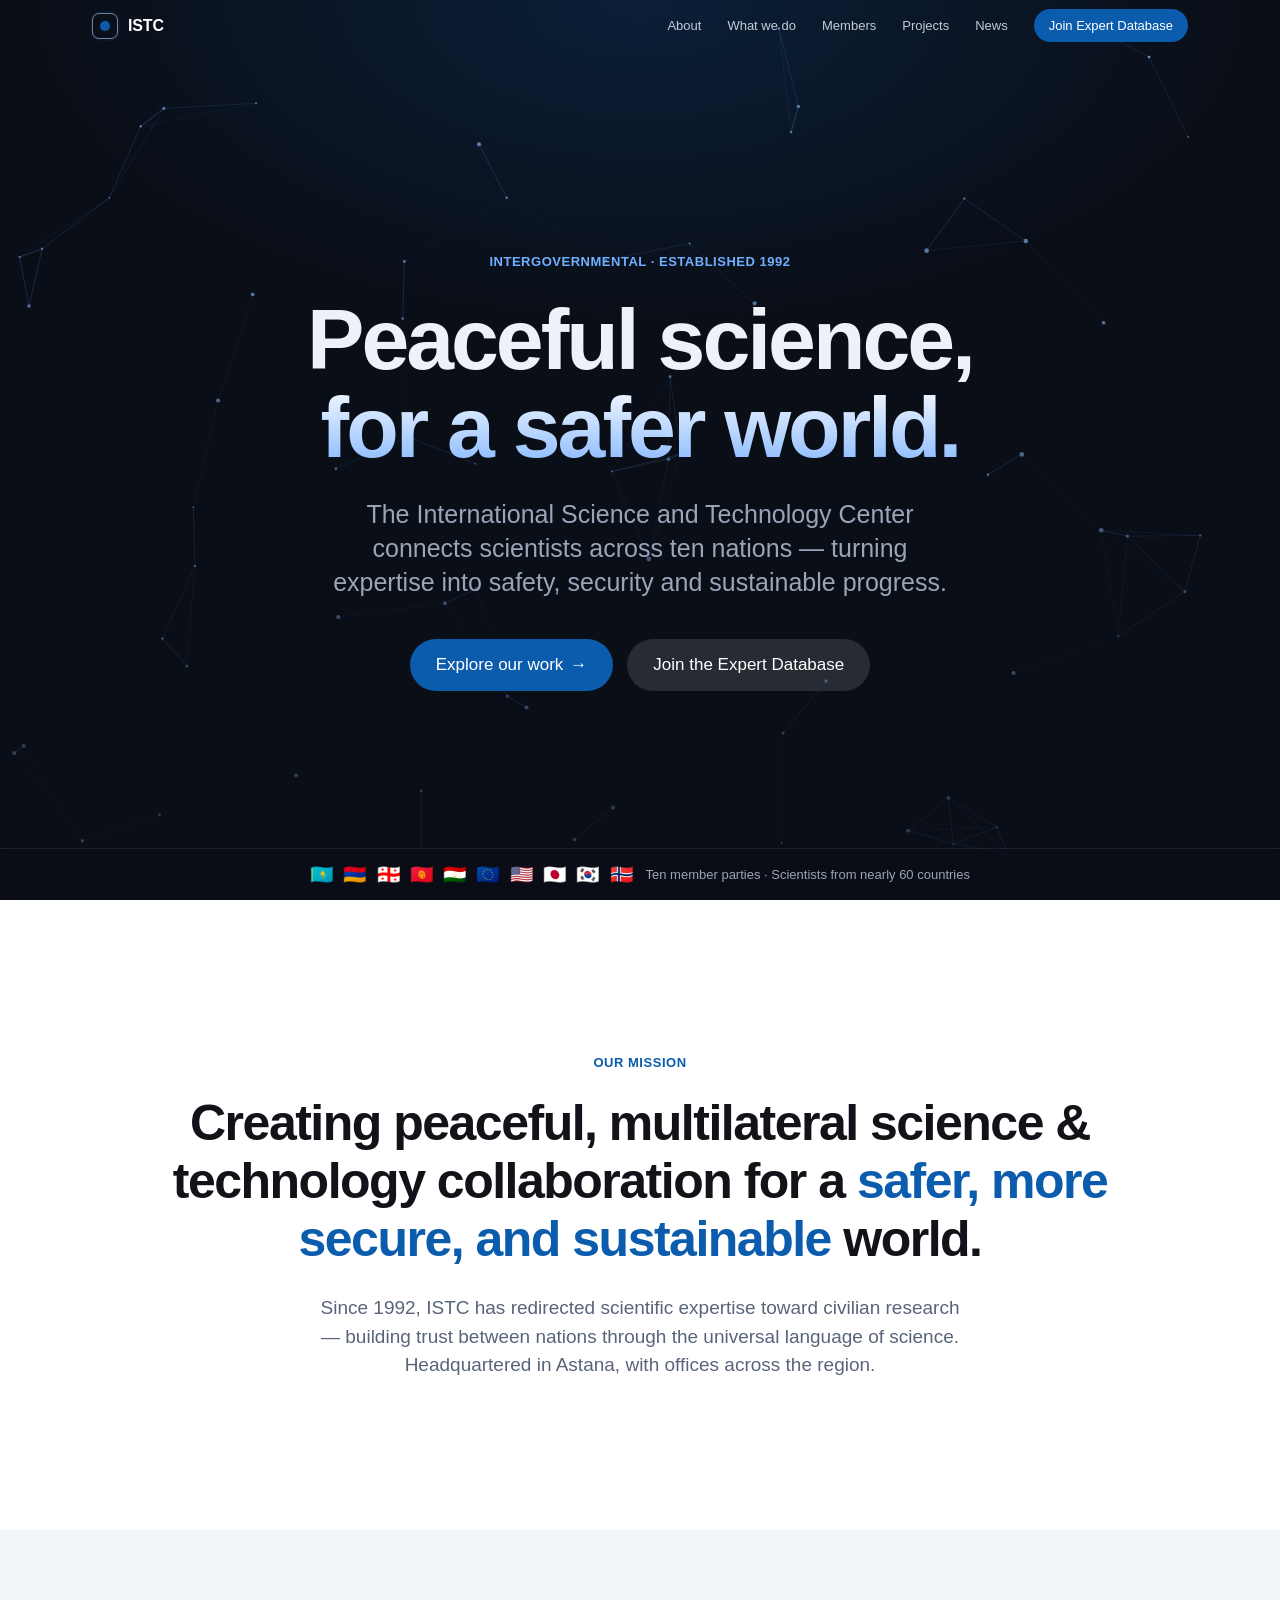
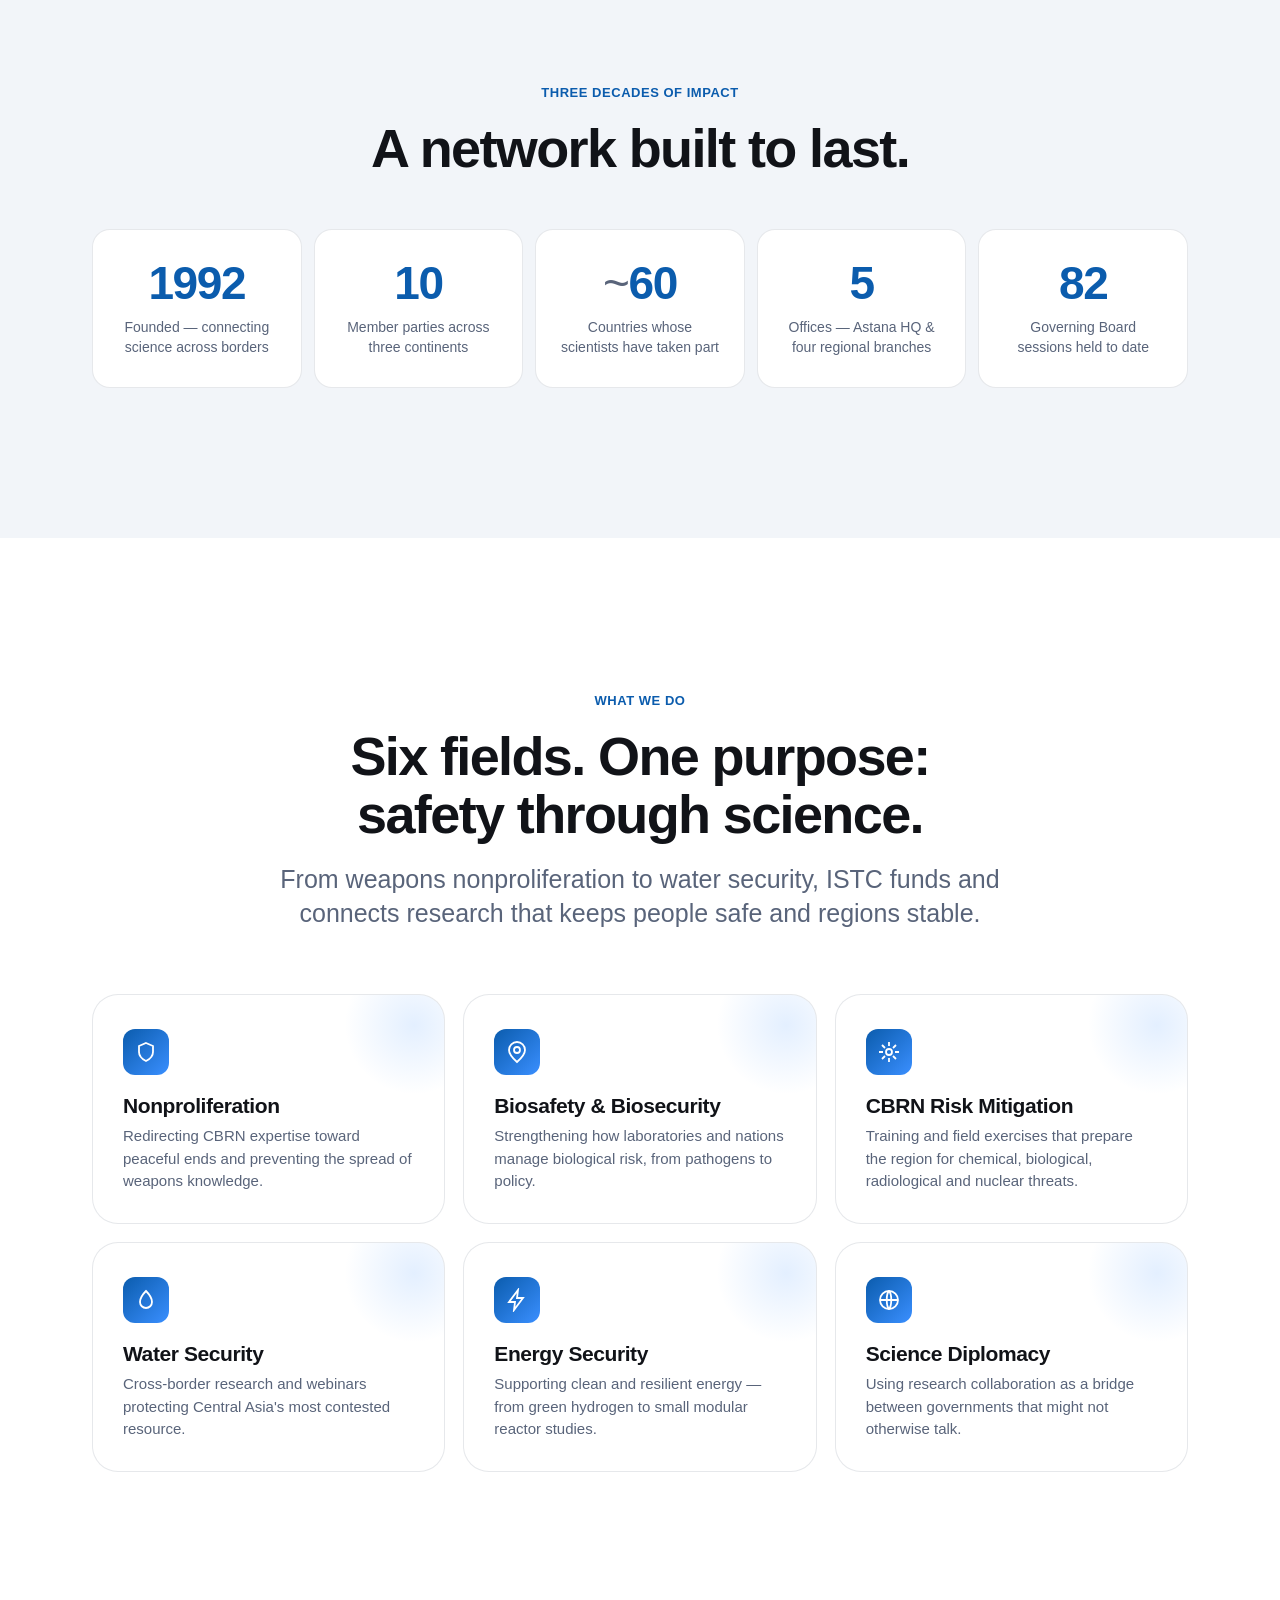
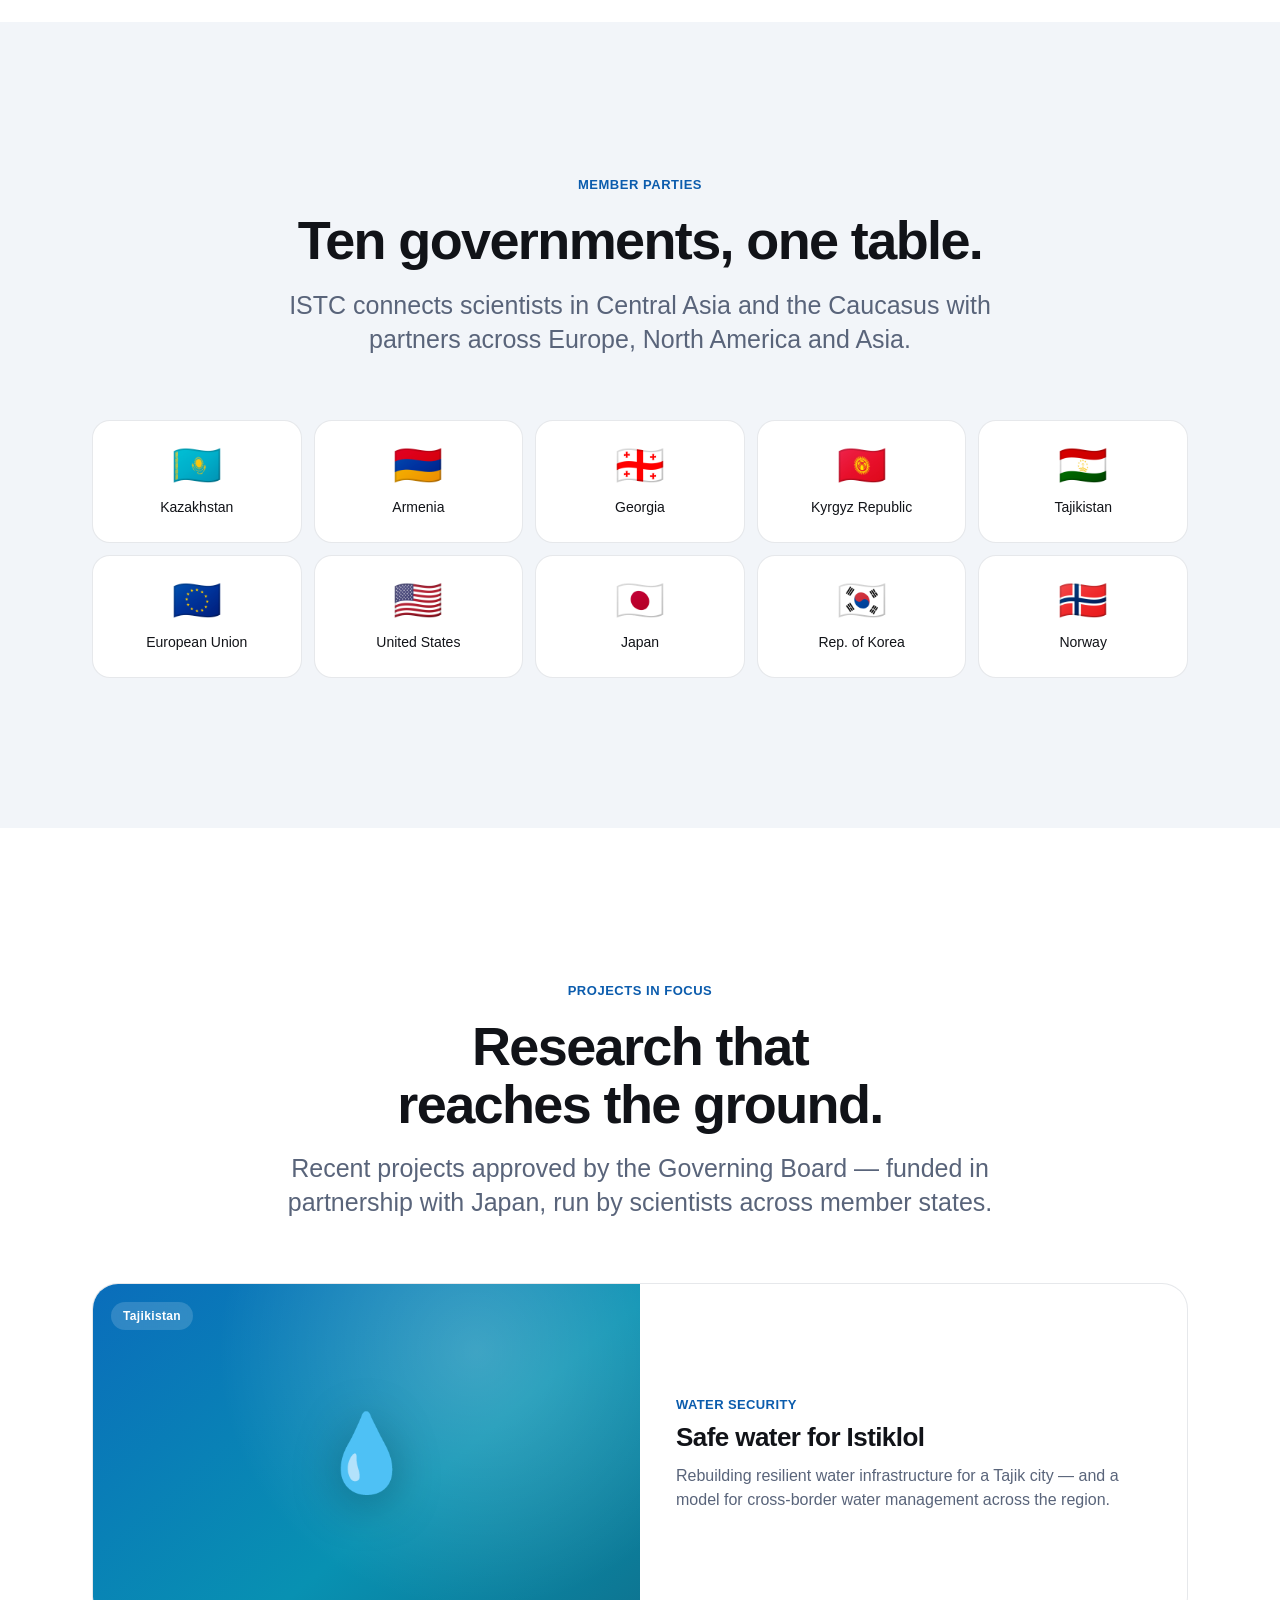
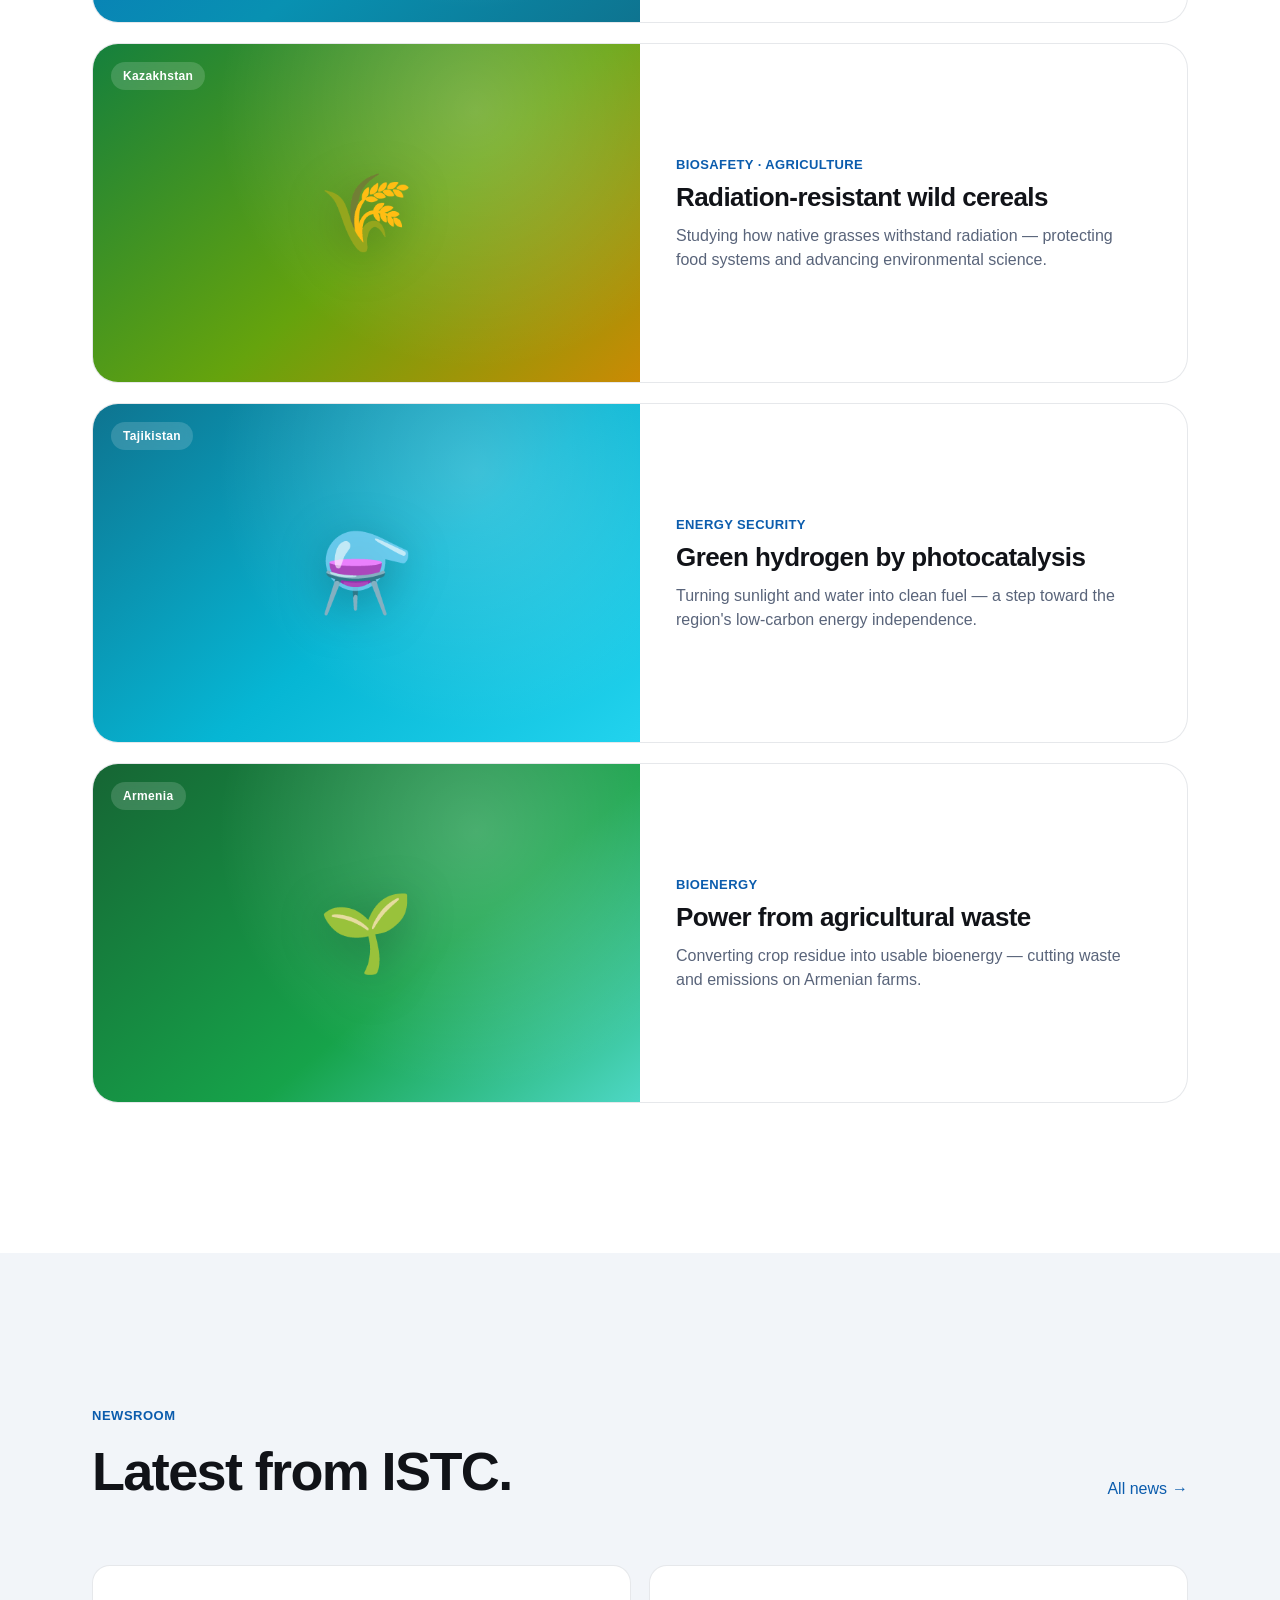
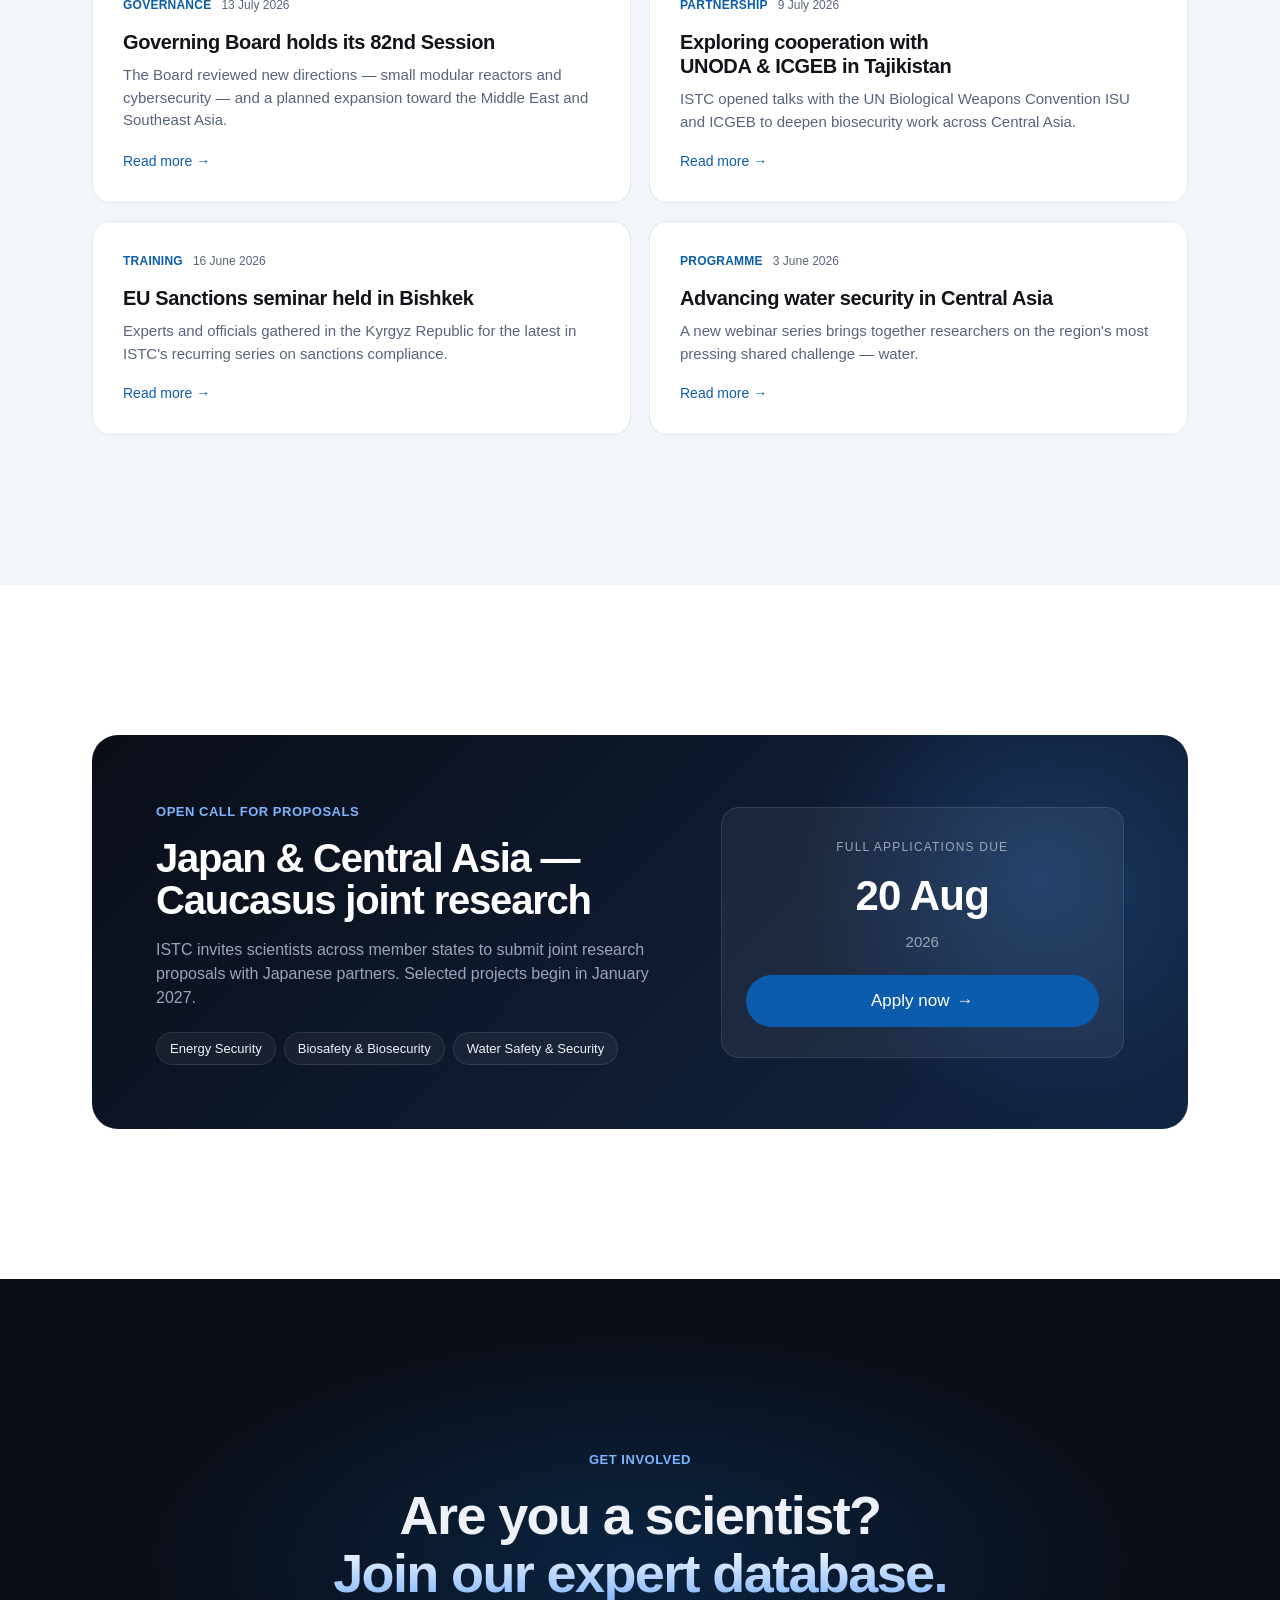
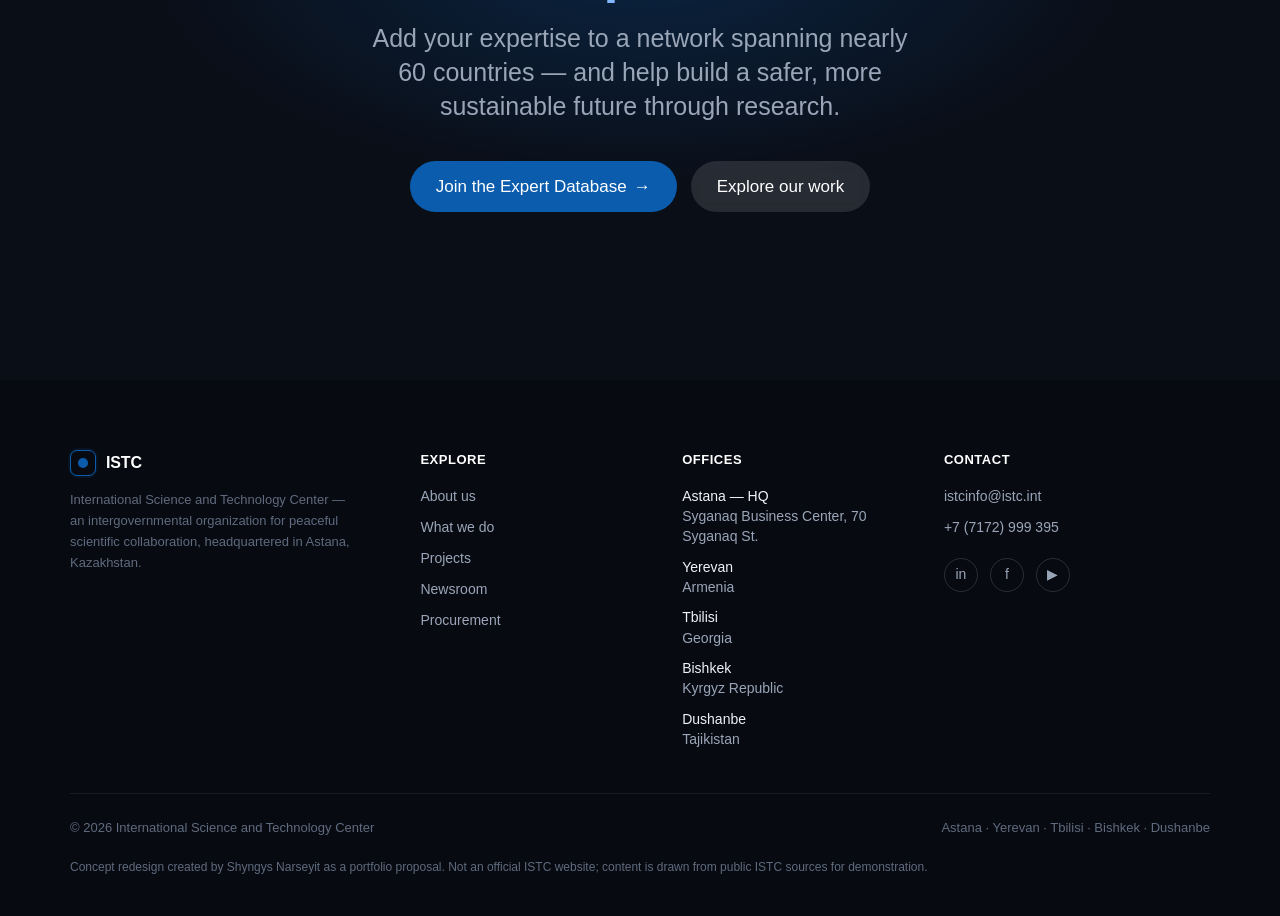
==== redesign/index.html @ 0f9c850c "ISTC digital proposal + Apple-style homepage redesign Two self-contained, responsive, animated stati" ====
<!DOCTYPE html>
<html lang="en">
<head>
<meta charset="UTF-8" />
<meta name="viewport" content="width=device-width, initial-scale=1.0" />
<title>ISTC — International Science and Technology Center</title>
<meta name="description" content="The International Science and Technology Center connects scientists across ten member parties for peaceful research in nonproliferation, biosafety and science diplomacy. Headquartered in Astana." />
<meta property="og:title" content="ISTC — Peaceful science for a safer world" />
<meta property="og:description" content="An intergovernmental organization connecting scientists across nations since 1992." />
<meta property="og:type" content="website" />
<style>
  :root{
    --brand:#0b5cad;
    --brand-2:#3a8fff;
    --brand-press:#094a8c;
    --navy:#0a0e17;
    --navy-2:#0e1524;
    --ink:#eef2f8;
    --ink-2:#9aa6b8;
    --ink-3:#5f6b7e;
    --paper:#ffffff;
    --paper-2:#f2f5f9;
    --paper-3:#e8edf4;
    --card:#ffffff;
    --text:#111318;
    --text-2:#59647a;
    --line:rgba(10,30,60,.10);
    --line-2:rgba(255,255,255,.10);
    --good:#1a7f4b;
    --r-lg:26px;--r-md:18px;--r-sm:12px;
    --maxw:1140px;
    --ease:cubic-bezier(.22,.61,.36,1);
    --font:-apple-system,BlinkMacSystemFont,"SF Pro Display","SF Pro Text","Helvetica Neue",Helvetica,Arial,sans-serif;
  }
  *{margin:0;padding:0;box-sizing:border-box}
  html{scroll-behavior:smooth;-webkit-text-size-adjust:100%}
  body{font-family:var(--font);background:var(--paper);color:var(--text);line-height:1.5;-webkit-font-smoothing:antialiased;text-rendering:optimizeLegibility;overflow-x:hidden}
  ::selection{background:var(--brand);color:#fff}
  a{color:inherit;text-decoration:none}
  img{max-width:100%;display:block}

  /* NAV */
  .nav{position:fixed;top:0;left:0;right:0;z-index:100;height:52px;display:flex;align-items:center;justify-content:center;
    transition:background .5s var(--ease),backdrop-filter .5s var(--ease),border-color .5s var(--ease);border-bottom:1px solid transparent}
  .nav.scrolled{background:rgba(255,255,255,.72);backdrop-filter:saturate(180%) blur(20px);-webkit-backdrop-filter:saturate(180%) blur(20px);border-bottom:1px solid var(--line)}
  .nav.on-dark:not(.scrolled) .nav-links a{color:rgba(238,242,248,.82)}
  .nav.on-dark:not(.scrolled) .brand-txt{color:#fff}
  .nav.on-dark:not(.scrolled) .brand-mark{border-color:rgba(255,255,255,.5)}
  .nav-inner{width:100%;max-width:var(--maxw);padding:0 22px;display:flex;align-items:center;justify-content:space-between;font-size:13px}
  .brand{display:flex;align-items:center;gap:10px}
  .brand-mark{width:26px;height:26px;border-radius:7px;border:1.5px solid var(--brand);display:grid;place-items:center;position:relative;flex:none}
  .brand-mark::before{content:"";width:10px;height:10px;border-radius:50%;background:var(--brand)}
  .brand-mark::after{content:"";position:absolute;inset:0;border-radius:7px;box-shadow:0 0 0 3px rgba(11,92,173,.12)}
  .brand-txt{font-weight:600;font-size:16px;letter-spacing:-.01em;color:var(--text);transition:color .4s}
  .nav-links{display:flex;gap:26px;align-items:center}
  .nav-links a{color:var(--text-2);transition:color .3s;font-weight:400}
  .nav-links a:hover{color:var(--brand)}
  .nav-cta{color:#fff !important;background:var(--brand);padding:7px 15px;border-radius:20px;font-weight:500;transition:background .3s,transform .3s}
  .nav-cta:hover{background:var(--brand-press);transform:scale(1.03)}
  @media(max-width:820px){.nav-links a:not(.nav-cta){display:none}}

  .wrap{width:100%;max-width:var(--maxw);margin:0 auto;padding:0 22px}
  .eyebrow{font-size:13px;font-weight:600;letter-spacing:.04em;color:var(--brand);text-transform:uppercase;display:inline-block}
  h1,h2,h3{letter-spacing:-.025em;text-wrap:balance;font-weight:600;line-height:1.06}
  .h1{font-size:clamp(42px,8vw,86px);letter-spacing:-.035em;line-height:1.02}
  .h2{font-size:clamp(30px,4.8vw,54px);letter-spacing:-.03em;line-height:1.07}
  .h3{font-size:clamp(22px,2.5vw,30px);letter-spacing:-.02em}
  .lead{font-size:clamp(18px,2.2vw,25px);line-height:1.36;font-weight:400}

  .btn{display:inline-flex;align-items:center;gap:7px;background:var(--brand);color:#fff;font-size:17px;font-weight:400;padding:13px 26px;border-radius:980px;
    transition:background .3s var(--ease),transform .3s var(--ease);border:none;cursor:pointer}
  .btn:hover{background:var(--brand-press);transform:translateY(-1px)}
  .btn.ghost{background:rgba(255,255,255,.12);color:#fff;backdrop-filter:blur(6px)}
  .btn.ghost:hover{background:rgba(255,255,255,.2)}
  .btn.outline{background:transparent;color:var(--brand);box-shadow:inset 0 0 0 1.5px rgba(11,92,173,.35)}
  .btn.outline:hover{background:rgba(11,92,173,.06)}
  .chev{transition:transform .3s var(--ease)}
  .btn:hover .chev{transform:translateX(3px)}
  .arrow-link{color:var(--brand);font-size:16px;font-weight:500;display:inline-flex;align-items:center;gap:5px}
  .arrow-link .chev{display:inline-block}
  .arrow-link:hover .chev{transform:translateX(3px)}

  .reveal{opacity:0;transform:translateY(32px);transition:opacity .9s var(--ease),transform .9s var(--ease)}
  .reveal.in{opacity:1;transform:none}
  .d1{transition-delay:.07s}.d2{transition-delay:.14s}.d3{transition-delay:.21s}.d4{transition-delay:.28s}.d5{transition-delay:.35s}

  /* HERO */
  .hero{position:relative;min-height:100svh;background:var(--navy);color:var(--ink);display:flex;align-items:center;overflow:hidden}
  #net{position:absolute;inset:0;width:100%;height:100%;z-index:0}
  .hero-veil{position:absolute;inset:0;z-index:1;background:
    radial-gradient(ellipse 80% 60% at 50% 0%,rgba(11,92,173,.22),transparent 60%),
    linear-gradient(180deg,rgba(10,14,23,.2),rgba(10,14,23,.72) 88%);pointer-events:none}
  .hero-inner{position:relative;z-index:2;width:100%;max-width:var(--maxw);margin:0 auto;padding:130px 22px 90px;text-align:center}
  .hero .eyebrow{color:#6fb0ff;margin-bottom:24px;opacity:0;animation:fu .9s var(--ease) .15s forwards}
  .hero h1{margin:0 auto 26px;max-width:14ch;opacity:0;animation:fu 1s var(--ease) .28s forwards}
  .hero h1 .grad{background:linear-gradient(180deg,#fff,#7fb4ff);-webkit-background-clip:text;background-clip:text;color:transparent}
  .hero .lead{max-width:620px;margin:0 auto 40px;color:var(--ink-2);opacity:0;animation:fu 1s var(--ease) .42s forwards}
  .hero .cta-row{display:flex;gap:14px;justify-content:center;flex-wrap:wrap;opacity:0;animation:fu 1s var(--ease) .56s forwards}
  .hero .eyebrow,.hero h1,.hero .lead,.hero .cta-row{transform:translateY(18px)}
  @keyframes fu{to{opacity:1;transform:none}}
  .hero-strip{position:absolute;bottom:0;left:0;right:0;z-index:2;border-top:1px solid rgba(255,255,255,.08);
    background:rgba(10,14,23,.4);backdrop-filter:blur(8px)}
  .hero-strip .row{max-width:var(--maxw);margin:0 auto;padding:16px 22px;display:flex;align-items:center;gap:10px;justify-content:center;flex-wrap:wrap;
    font-size:13px;color:var(--ink-2)}
  .hero-strip .flags{font-size:19px;letter-spacing:2px;line-height:1}
  @media(max-width:600px){.hero-strip{position:static;background:var(--navy-2)}}

  /* SECTION SHELL */
  .band{padding:clamp(90px,13vw,150px) 0}
  .band.g2{background:var(--paper-2)}
  .band.dark{background:var(--navy);color:var(--ink)}
  .sec-head{max-width:760px;margin:0 auto 64px;text-align:center}
  .sec-head.left{text-align:left;margin-left:0}
  .sec-head .h2{margin:16px 0 18px}
  .sec-head .lead{color:var(--text-2)}
  .dark .sec-head .lead{color:var(--ink-2)}

  /* MISSION */
  .mission{text-align:center;max-width:940px;margin:0 auto}
  .mission .big{font-size:clamp(28px,4.4vw,50px);font-weight:600;letter-spacing:-.03em;line-height:1.16}
  .mission .big em{font-style:normal;color:var(--brand)}
  .mission .sub{margin-top:26px;font-size:19px;color:var(--text-2);max-width:640px;margin-left:auto;margin-right:auto}

  /* STATS */
  .stats{display:grid;grid-template-columns:repeat(5,1fr);gap:12px;margin-top:0}
  @media(max-width:900px){.stats{grid-template-columns:repeat(2,1fr);gap:14px}}
  @media(max-width:520px){.stats{grid-template-columns:1fr}}
  .stat{background:var(--card);border:1px solid var(--line);border-radius:var(--r-md);padding:30px 22px;text-align:center;
    transition:transform .5s var(--ease),box-shadow .5s var(--ease)}
  .stat:hover{transform:translateY(-4px);box-shadow:0 20px 44px -22px rgba(11,40,80,.28)}
  .stat .n{font-size:clamp(34px,4.2vw,46px);font-weight:600;letter-spacing:-.03em;line-height:1;color:var(--brand);font-variant-numeric:tabular-nums}
  .stat .n .pre{color:var(--text-2);font-weight:500}
  .stat .l{margin-top:12px;font-size:14px;color:var(--text-2);line-height:1.4}

  /* WHAT WE DO */
  .grid-do{display:grid;grid-template-columns:repeat(3,1fr);gap:18px}
  @media(max-width:900px){.grid-do{grid-template-columns:1fr 1fr}}
  @media(max-width:560px){.grid-do{grid-template-columns:1fr}}
  .do-card{position:relative;border-radius:var(--r-lg);padding:34px 30px 30px;overflow:hidden;background:var(--card);border:1px solid var(--line);
    min-height:230px;display:flex;flex-direction:column;transition:transform .55s var(--ease),box-shadow .55s var(--ease)}
  .do-card:hover{transform:translateY(-5px);box-shadow:0 26px 60px -28px rgba(11,40,80,.3)}
  .do-card .ic{width:46px;height:46px;border-radius:12px;display:grid;place-items:center;margin-bottom:20px;
    background:linear-gradient(135deg,var(--brand),var(--brand-2));color:#fff}
  .do-card .ic svg{width:24px;height:24px}
  .do-card h3{font-size:21px;letter-spacing:-.02em;margin-bottom:8px}
  .do-card p{font-size:15px;color:var(--text-2);line-height:1.5}
  .do-card .glowdot{position:absolute;top:-40px;right:-40px;width:140px;height:140px;border-radius:50%;
    background:radial-gradient(circle,rgba(58,143,255,.14),transparent 70%);pointer-events:none}

  /* MEMBERS */
  .members{display:grid;grid-template-columns:repeat(5,1fr);gap:12px}
  @media(max-width:820px){.members{grid-template-columns:repeat(3,1fr)}}
  @media(max-width:480px){.members{grid-template-columns:repeat(2,1fr)}}
  .member{background:var(--card);border:1px solid var(--line);border-radius:var(--r-md);padding:24px 16px;text-align:center;
    transition:transform .45s var(--ease),border-color .45s var(--ease),box-shadow .45s var(--ease)}
  .member:hover{transform:translateY(-3px);border-color:rgba(11,92,173,.3);box-shadow:0 16px 36px -22px rgba(11,40,80,.3)}
  .member .fl{font-size:40px;line-height:1}
  .member .cn{margin-top:12px;font-size:14px;font-weight:500;color:var(--text)}

  /* PROJECTS */
  .proj-list{display:flex;flex-direction:column;gap:20px}
  .proj{display:grid;grid-template-columns:1fr 1fr;border-radius:var(--r-lg);overflow:hidden;border:1px solid var(--line);background:var(--card);
    min-height:340px;transition:transform .55s var(--ease),box-shadow .55s var(--ease)}
  .proj:hover{transform:translateY(-4px);box-shadow:0 30px 70px -34px rgba(11,40,80,.34)}
  @media(max-width:760px){.proj{grid-template-columns:1fr}}
  .proj .vis{position:relative;overflow:hidden;min-height:260px;display:grid;place-items:center;color:#fff}
  .proj .vis .glyph{font-size:76px;filter:drop-shadow(0 8px 24px rgba(0,0,0,.28));position:relative;z-index:1}
  .proj .vis .tagm{position:absolute;top:18px;left:18px;z-index:2;font-size:12px;font-weight:600;letter-spacing:.03em;background:rgba(255,255,255,.16);
    color:#fff;padding:5px 12px;border-radius:20px;backdrop-filter:blur(6px)}
  .proj .vis::after{content:"";position:absolute;inset:0;background:radial-gradient(circle at 70% 20%,rgba(255,255,255,.22),transparent 55%)}
  .v-water{background:linear-gradient(140deg,#0a6dbb,#0891b2 60%,#0e7490)}
  .v-crop{background:linear-gradient(140deg,#15803d,#65a30d 55%,#ca8a04)}
  .v-hydro{background:linear-gradient(140deg,#0e7490,#06b6d4 55%,#22d3ee)}
  .v-bio{background:linear-gradient(140deg,#166534,#16a34a 60%,#4dd7c5)}
  .proj .body{padding:38px 36px;display:flex;flex-direction:column;justify-content:center}
  .proj .body .loc{font-size:13px;font-weight:600;letter-spacing:.03em;color:var(--brand);text-transform:uppercase}
  .proj .body h3{font-size:26px;letter-spacing:-.022em;margin:10px 0 12px}
  .proj .body p{font-size:16px;color:var(--text-2);line-height:1.5;max-width:460px}

  /* NEWS */
  .news-grid{display:grid;grid-template-columns:repeat(2,1fr);gap:18px}
  @media(max-width:720px){.news-grid{grid-template-columns:1fr}}
  .news{background:var(--card);border:1px solid var(--line);border-radius:var(--r-md);padding:30px 30px;display:flex;flex-direction:column;
    transition:transform .5s var(--ease),box-shadow .5s var(--ease)}
  .news:hover{transform:translateY(-4px);box-shadow:0 22px 50px -26px rgba(11,40,80,.3)}
  .news .meta{display:flex;align-items:center;gap:10px;font-size:12px;margin-bottom:16px}
  .news .cat{font-weight:600;letter-spacing:.02em;color:var(--brand);text-transform:uppercase}
  .news .date{color:var(--text-2)}
  .news h3{font-size:20px;letter-spacing:-.018em;line-height:1.2;margin-bottom:10px}
  .news p{font-size:15px;color:var(--text-2);line-height:1.5;flex:1}
  .news .rd{margin-top:18px;font-size:14px;color:var(--brand);font-weight:500}

  /* CALL */
  .call{background:linear-gradient(135deg,var(--navy),#122543);border-radius:var(--r-lg);padding:clamp(38px,6vw,64px);position:relative;overflow:hidden;color:var(--ink)}
  .call::before{content:"";position:absolute;top:-30%;right:-10%;width:520px;height:520px;border-radius:50%;
    background:radial-gradient(circle,rgba(58,143,255,.22),transparent 65%);pointer-events:none}
  .call .inner{position:relative;z-index:1;display:grid;grid-template-columns:1.3fr 1fr;gap:40px;align-items:center}
  @media(max-width:760px){.call .inner{grid-template-columns:1fr;gap:28px}}
  .call .eyebrow{color:#7fb4ff}
  .call h2{font-size:clamp(26px,3.6vw,40px);letter-spacing:-.03em;margin:14px 0 16px;color:#fff}
  .call p{color:var(--ink-2);font-size:16px;max-width:520px}
  .call .themes{display:flex;flex-wrap:wrap;gap:8px;margin-top:22px}
  .call .themes span{font-size:13px;color:var(--ink);border:1px solid var(--line-2);padding:6px 13px;border-radius:20px;background:rgba(255,255,255,.05)}
  .call .side{text-align:center;background:rgba(255,255,255,.06);border:1px solid var(--line-2);border-radius:var(--r-md);padding:30px 24px}
  .call .side .dl{font-size:12px;letter-spacing:.1em;text-transform:uppercase;color:var(--ink-2)}
  .call .side .date{font-size:clamp(30px,4vw,42px);font-weight:600;letter-spacing:-.02em;color:#fff;margin:8px 0 4px}
  .call .side .yr{color:var(--ink-2);font-size:15px}
  .call .side .btn{margin-top:22px;width:100%;justify-content:center}

  /* JOIN */
  .join{background:var(--navy);color:var(--ink);text-align:center;padding:clamp(100px,15vw,168px) 22px;position:relative;overflow:hidden}
  .join .glow{position:absolute;inset:0;background:radial-gradient(ellipse 60% 50% at 50% 40%,rgba(11,92,173,.28),transparent 65%);pointer-events:none}
  .join>*{position:relative;z-index:1}
  .join .eyebrow{color:#7fb4ff}
  .join h2{margin:16px auto 18px;max-width:640px}
  .join h2 .grad{background:linear-gradient(180deg,#fff,#7fb4ff);-webkit-background-clip:text;background-clip:text;color:transparent}
  .join .lead{color:var(--ink-2);max-width:560px;margin:0 auto 38px}
  .join .cta-row{display:flex;gap:14px;justify-content:center;flex-wrap:wrap}

  /* FOOTER */
  footer{background:#070a11;color:var(--ink-2);padding:70px 22px 40px;font-size:14px}
  .foot-grid{max-width:var(--maxw);margin:0 auto;display:grid;grid-template-columns:1.4fr 1fr 1fr 1.2fr;gap:40px}
  @media(max-width:820px){.foot-grid{grid-template-columns:1fr 1fr;gap:34px}}
  @media(max-width:480px){.foot-grid{grid-template-columns:1fr}}
  .foot-brand .brand-txt{color:#fff}
  .foot-brand p{margin-top:14px;color:var(--ink-3);line-height:1.6;max-width:280px;font-size:13px}
  footer h4{color:#fff;font-size:13px;font-weight:600;letter-spacing:.04em;text-transform:uppercase;margin-bottom:16px}
  footer ul{list-style:none;display:flex;flex-direction:column;gap:10px}
  footer ul a{color:var(--ink-2);transition:color .3s}
  footer ul a:hover{color:#fff}
  .offices li{color:var(--ink-2);line-height:1.45}
  .offices li b{color:var(--ink);font-weight:500;display:block}
  .foot-bottom{max-width:var(--maxw);margin:44px auto 0;padding-top:24px;border-top:1px solid rgba(255,255,255,.08);
    display:flex;justify-content:space-between;gap:16px;flex-wrap:wrap;color:var(--ink-3);font-size:13px}
  .foot-social{display:flex;gap:12px}
  .foot-social a{width:34px;height:34px;border-radius:50%;border:1px solid rgba(255,255,255,.14);display:grid;place-items:center;color:var(--ink-2);transition:all .3s}
  .foot-social a:hover{border-color:var(--brand-2);color:#fff;background:rgba(58,143,255,.14)}
  .disc{max-width:var(--maxw);margin:20px auto 0;color:var(--ink-3);font-size:12px;line-height:1.5}

  @media(prefers-reduced-motion:reduce){
    *{animation:none !important;transition:none !important;scroll-behavior:auto !important}
    .reveal{opacity:1;transform:none}
    .hero .eyebrow,.hero h1,.hero .lead,.hero .cta-row{opacity:1;transform:none}
  }
</style>
</head>
<body>

<nav class="nav on-dark" id="nav">
  <div class="nav-inner">
    <a href="#top" class="brand">
      <span class="brand-mark"></span>
      <span class="brand-txt">ISTC</span>
    </a>
    <div class="nav-links">
      <a href="#mission">About</a>
      <a href="#work">What we do</a>
      <a href="#members">Members</a>
      <a href="#projects">Projects</a>
      <a href="#news">News</a>
      <a href="https://www.istc.int" target="_blank" rel="noopener" class="nav-cta">Join Expert Database</a>
    </div>
  </div>
</nav>

<!-- HERO -->
<header class="hero" id="top">
  <canvas id="net" aria-hidden="true"></canvas>
  <div class="hero-veil"></div>
  <div class="hero-inner">
    <span class="eyebrow">Intergovernmental · Established 1992</span>
    <h1 class="h1">Peaceful science,<br><span class="grad">for a safer world.</span></h1>
    <p class="lead">The International Science and Technology Center connects scientists across ten nations — turning expertise into safety, security and sustainable progress.</p>
    <div class="cta-row">
      <a href="#work" class="btn">Explore our work <span class="chev">→</span></a>
      <a href="https://www.istc.int" target="_blank" rel="noopener" class="btn ghost">Join the Expert Database</a>
    </div>
  </div>
  <div class="hero-strip">
    <div class="row">
      <span class="flags">🇰🇿 🇦🇲 🇬🇪 🇰🇬 🇹🇯 🇪🇺 🇺🇸 🇯🇵 🇰🇷 🇳🇴</span>
      <span>Ten member parties · Scientists from nearly 60 countries</span>
    </div>
  </div>
</header>

<!-- MISSION -->
<section class="band" id="mission">
  <div class="wrap">
    <div class="mission reveal">
      <span class="eyebrow">Our mission</span>
      <p class="big" style="margin-top:20px">Creating peaceful, multilateral science &amp; technology collaboration for a <em>safer, more secure, and sustainable</em> world.</p>
      <p class="sub">Since 1992, ISTC has redirected scientific expertise toward civilian research — building trust between nations through the universal language of science. Headquartered in Astana, with offices across the region.</p>
    </div>
  </div>
</section>

<!-- STATS -->
<section class="band g2">
  <div class="wrap">
    <div class="sec-head reveal" style="margin-bottom:52px">
      <span class="eyebrow">Three decades of impact</span>
      <h2 class="h2">A network built to last.</h2>
    </div>
    <div class="stats">
      <div class="stat reveal d1"><div class="n">1992</div><div class="l">Founded — connecting science across borders</div></div>
      <div class="stat reveal d2"><div class="n" data-count="10">0</div><div class="l">Member parties across three continents</div></div>
      <div class="stat reveal d3"><div class="n"><span class="pre">~</span><span data-count="60">0</span></div><div class="l">Countries whose scientists have taken part</div></div>
      <div class="stat reveal d4"><div class="n" data-count="5">0</div><div class="l">Offices — Astana HQ &amp; four regional branches</div></div>
      <div class="stat reveal d5"><div class="n" data-count="82">0</div><div class="l">Governing Board sessions held to date</div></div>
    </div>
  </div>
</section>

<!-- WHAT WE DO -->
<section class="band" id="work">
  <div class="wrap">
    <div class="sec-head reveal">
      <span class="eyebrow">What we do</span>
      <h2 class="h2">Six fields. One purpose: safety through science.</h2>
      <p class="lead">From weapons nonproliferation to water security, ISTC funds and connects research that keeps people safe and regions stable.</p>
    </div>
    <div class="grid-do">
      <div class="do-card reveal d1"><div class="glowdot"></div>
        <div class="ic"><svg viewBox="0 0 24 24" fill="none" stroke="currentColor" stroke-width="1.8"><path d="M12 3l7 3v6c0 4-3 7-7 9-4-2-7-5-7-9V6l7-3z"/></svg></div>
        <h3>Nonproliferation</h3>
        <p>Redirecting CBRN expertise toward peaceful ends and preventing the spread of weapons knowledge.</p>
      </div>
      <div class="do-card reveal d2"><div class="glowdot"></div>
        <div class="ic"><svg viewBox="0 0 24 24" fill="none" stroke="currentColor" stroke-width="1.8"><circle cx="12" cy="10" r="3"/><path d="M12 2a8 8 0 00-8 8c0 5 8 12 8 12s8-7 8-12a8 8 0 00-8-8z"/></svg></div>
        <h3>Biosafety &amp; Biosecurity</h3>
        <p>Strengthening how laboratories and nations manage biological risk, from pathogens to policy.</p>
      </div>
      <div class="do-card reveal d3"><div class="glowdot"></div>
        <div class="ic"><svg viewBox="0 0 24 24" fill="none" stroke="currentColor" stroke-width="1.8"><path d="M12 2v4M12 18v4M2 12h4M18 12h4M5 5l3 3M16 16l3 3M19 5l-3 3M8 16l-3 3"/><circle cx="12" cy="12" r="3"/></svg></div>
        <h3>CBRN Risk Mitigation</h3>
        <p>Training and field exercises that prepare the region for chemical, biological, radiological and nuclear threats.</p>
      </div>
      <div class="do-card reveal d1"><div class="glowdot"></div>
        <div class="ic"><svg viewBox="0 0 24 24" fill="none" stroke="currentColor" stroke-width="1.8"><path d="M12 3s6 6 6 11a6 6 0 01-12 0c0-5 6-11 6-11z"/></svg></div>
        <h3>Water Security</h3>
        <p>Cross-border research and webinars protecting Central Asia's most contested resource.</p>
      </div>
      <div class="do-card reveal d2"><div class="glowdot"></div>
        <div class="ic"><svg viewBox="0 0 24 24" fill="none" stroke="currentColor" stroke-width="1.8"><path d="M13 2L4 14h6l-1 8 9-12h-6l1-8z"/></svg></div>
        <h3>Energy Security</h3>
        <p>Supporting clean and resilient energy — from green hydrogen to small modular reactor studies.</p>
      </div>
      <div class="do-card reveal d3"><div class="glowdot"></div>
        <div class="ic"><svg viewBox="0 0 24 24" fill="none" stroke="currentColor" stroke-width="1.8"><circle cx="12" cy="12" r="9"/><path d="M3 12h18M12 3c3 3 3 15 0 18M12 3c-3 3-3 15 0 18"/></svg></div>
        <h3>Science Diplomacy</h3>
        <p>Using research collaboration as a bridge between governments that might not otherwise talk.</p>
      </div>
    </div>
  </div>
</section>

<!-- MEMBERS -->
<section class="band g2" id="members">
  <div class="wrap">
    <div class="sec-head reveal">
      <span class="eyebrow">Member parties</span>
      <h2 class="h2">Ten governments, one table.</h2>
      <p class="lead">ISTC connects scientists in Central Asia and the Caucasus with partners across Europe, North America and Asia.</p>
    </div>
    <div class="members">
      <div class="member reveal d1"><div class="fl">🇰🇿</div><div class="cn">Kazakhstan</div></div>
      <div class="member reveal d1"><div class="fl">🇦🇲</div><div class="cn">Armenia</div></div>
      <div class="member reveal d2"><div class="fl">🇬🇪</div><div class="cn">Georgia</div></div>
      <div class="member reveal d2"><div class="fl">🇰🇬</div><div class="cn">Kyrgyz Republic</div></div>
      <div class="member reveal d3"><div class="fl">🇹🇯</div><div class="cn">Tajikistan</div></div>
      <div class="member reveal d1"><div class="fl">🇪🇺</div><div class="cn">European Union</div></div>
      <div class="member reveal d2"><div class="fl">🇺🇸</div><div class="cn">United States</div></div>
      <div class="member reveal d3"><div class="fl">🇯🇵</div><div class="cn">Japan</div></div>
      <div class="member reveal d4"><div class="fl">🇰🇷</div><div class="cn">Rep. of Korea</div></div>
      <div class="member reveal d5"><div class="fl">🇳🇴</div><div class="cn">Norway</div></div>
    </div>
  </div>
</section>

<!-- PROJECTS -->
<section class="band" id="projects">
  <div class="wrap">
    <div class="sec-head reveal">
      <span class="eyebrow">Projects in focus</span>
      <h2 class="h2">Research that reaches the ground.</h2>
      <p class="lead">Recent projects approved by the Governing Board — funded in partnership with Japan, run by scientists across member states.</p>
    </div>
    <div class="proj-list">
      <div class="proj reveal">
        <div class="vis v-water"><span class="tagm">Tajikistan</span><span class="glyph">💧</span></div>
        <div class="body">
          <span class="loc">Water Security</span>
          <h3>Safe water for Istiklol</h3>
          <p>Rebuilding resilient water infrastructure for a Tajik city — and a model for cross-border water management across the region.</p>
        </div>
      </div>
      <div class="proj reveal">
        <div class="vis v-crop"><span class="tagm">Kazakhstan</span><span class="glyph">🌾</span></div>
        <div class="body">
          <span class="loc">Biosafety · Agriculture</span>
          <h3>Radiation-resistant wild cereals</h3>
          <p>Studying how native grasses withstand radiation — protecting food systems and advancing environmental science.</p>
        </div>
      </div>
      <div class="proj reveal">
        <div class="vis v-hydro"><span class="tagm">Tajikistan</span><span class="glyph">⚗️</span></div>
        <div class="body">
          <span class="loc">Energy Security</span>
          <h3>Green hydrogen by photocatalysis</h3>
          <p>Turning sunlight and water into clean fuel — a step toward the region's low-carbon energy independence.</p>
        </div>
      </div>
      <div class="proj reveal">
        <div class="vis v-bio"><span class="tagm">Armenia</span><span class="glyph">🌱</span></div>
        <div class="body">
          <span class="loc">Bioenergy</span>
          <h3>Power from agricultural waste</h3>
          <p>Converting crop residue into usable bioenergy — cutting waste and emissions on Armenian farms.</p>
        </div>
      </div>
    </div>
  </div>
</section>

<!-- NEWS -->
<section class="band g2" id="news">
  <div class="wrap">
    <div class="sec-head reveal left" style="text-align:left;margin-left:0;max-width:none;display:flex;justify-content:space-between;align-items:flex-end;gap:20px;flex-wrap:wrap">
      <div style="max-width:560px">
        <span class="eyebrow">Newsroom</span>
        <h2 class="h2" style="margin-bottom:0">Latest from ISTC.</h2>
      </div>
      <a href="https://www.istc.int/news" target="_blank" rel="noopener" class="arrow-link">All news <span class="chev">→</span></a>
    </div>
    <div class="news-grid">
      <div class="news reveal d1">
        <div class="meta"><span class="cat">Governance</span><span class="date">13 July 2026</span></div>
        <h3>Governing Board holds its 82nd Session</h3>
        <p>The Board reviewed new directions — small modular reactors and cybersecurity — and a planned expansion toward the Middle East and Southeast Asia.</p>
        <span class="rd">Read more →</span>
      </div>
      <div class="news reveal d2">
        <div class="meta"><span class="cat">Partnership</span><span class="date">9 July 2026</span></div>
        <h3>Exploring cooperation with UNODA &amp; ICGEB in Tajikistan</h3>
        <p>ISTC opened talks with the UN Biological Weapons Convention ISU and ICGEB to deepen biosecurity work across Central Asia.</p>
        <span class="rd">Read more →</span>
      </div>
      <div class="news reveal d3">
        <div class="meta"><span class="cat">Training</span><span class="date">16 June 2026</span></div>
        <h3>EU Sanctions seminar held in Bishkek</h3>
        <p>Experts and officials gathered in the Kyrgyz Republic for the latest in ISTC's recurring series on sanctions compliance.</p>
        <span class="rd">Read more →</span>
      </div>
      <div class="news reveal d4">
        <div class="meta"><span class="cat">Programme</span><span class="date">3 June 2026</span></div>
        <h3>Advancing water security in Central Asia</h3>
        <p>A new webinar series brings together researchers on the region's most pressing shared challenge — water.</p>
        <span class="rd">Read more →</span>
      </div>
    </div>
  </div>
</section>

<!-- OPEN CALL -->
<section class="band">
  <div class="wrap">
    <div class="call reveal">
      <div class="inner">
        <div>
          <span class="eyebrow">Open call for proposals</span>
          <h2>Japan &amp; Central Asia — Caucasus joint research</h2>
          <p>ISTC invites scientists across member states to submit joint research proposals with Japanese partners. Selected projects begin in January 2027.</p>
          <div class="themes">
            <span>Energy Security</span>
            <span>Biosafety &amp; Biosecurity</span>
            <span>Water Safety &amp; Security</span>
          </div>
        </div>
        <div class="side">
          <div class="dl">Full applications due</div>
          <div class="date">20 Aug</div>
          <div class="yr">2026</div>
          <a href="https://www.istc.int" target="_blank" rel="noopener" class="btn">Apply now <span class="chev">→</span></a>
        </div>
      </div>
    </div>
  </div>
</section>

<!-- JOIN -->
<section class="join">
  <div class="glow"></div>
  <span class="eyebrow">Get involved</span>
  <h2 class="h2">Are you a scientist?<br><span class="grad">Join our expert database.</span></h2>
  <p class="lead">Add your expertise to a network spanning nearly 60 countries — and help build a safer, more sustainable future through research.</p>
  <div class="cta-row">
    <a href="https://www.istc.int" target="_blank" rel="noopener" class="btn">Join the Expert Database <span class="chev">→</span></a>
    <a href="#work" class="btn ghost">Explore our work</a>
  </div>
</section>

<!-- FOOTER -->
<footer>
  <div class="foot-grid">
    <div class="foot-brand">
      <a href="#top" class="brand"><span class="brand-mark"></span><span class="brand-txt">ISTC</span></a>
      <p>International Science and Technology Center — an intergovernmental organization for peaceful scientific collaboration, headquartered in Astana, Kazakhstan.</p>
    </div>
    <div>
      <h4>Explore</h4>
      <ul>
        <li><a href="#mission">About us</a></li>
        <li><a href="#work">What we do</a></li>
        <li><a href="#projects">Projects</a></li>
        <li><a href="#news">Newsroom</a></li>
        <li><a href="https://www.istc.int" target="_blank" rel="noopener">Procurement</a></li>
      </ul>
    </div>
    <div>
      <h4>Offices</h4>
      <ul class="offices">
        <li><b>Astana — HQ</b>Syganaq Business Center, 70 Syganaq St.</li>
        <li><b>Yerevan</b>Armenia</li>
        <li><b>Tbilisi</b>Georgia</li>
        <li><b>Bishkek</b>Kyrgyz Republic</li>
        <li><b>Dushanbe</b>Tajikistan</li>
      </ul>
    </div>
    <div>
      <h4>Contact</h4>
      <ul>
        <li><a href="mailto:istcinfo@istc.int">istcinfo@istc.int</a></li>
        <li><a href="tel:+77172999395">+7 (7172) 999 395</a></li>
      </ul>
      <div class="foot-social" style="margin-top:20px">
        <a href="https://www.linkedin.com/company/istc/" target="_blank" rel="noopener" aria-label="LinkedIn">in</a>
        <a href="https://www.facebook.com/istc.int/" target="_blank" rel="noopener" aria-label="Facebook">f</a>
        <a href="https://www.youtube.com/@ISTC.1" target="_blank" rel="noopener" aria-label="YouTube">▶</a>
      </div>
    </div>
  </div>
  <div class="foot-bottom">
    <span>© 2026 International Science and Technology Center</span>
    <span>Astana · Yerevan · Tbilisi · Bishkek · Dushanbe</span>
  </div>
  <p class="disc">Concept redesign created by Shyngys Narseyit as a portfolio proposal. Not an official ISTC website; content is drawn from public ISTC sources for demonstration.</p>
</footer>

<script>
(function(){
  var reduce=window.matchMedia('(prefers-reduced-motion: reduce)').matches;
  var nav=document.getElementById('nav');
  var hero=document.getElementById('top');

  // nav scrolled + on-dark toggle (dark while hero in view)
  function onScroll(){
    if(window.scrollY>20)nav.classList.add('scrolled');else nav.classList.remove('scrolled');
    var h=hero.getBoundingClientRect();
    if(h.bottom>64)nav.classList.add('on-dark');else nav.classList.remove('on-dark');
  }
  window.addEventListener('scroll',onScroll,{passive:true});onScroll();

  // reveal
  var io=new IntersectionObserver(function(es){
    es.forEach(function(e){if(e.isIntersecting){e.target.classList.add('in');io.unobserve(e.target);}});
  },{threshold:0.14,rootMargin:'0px 0px -8% 0px'});
  document.querySelectorAll('.reveal').forEach(function(el){io.observe(el);});

  // count-up
  function easeOut(t){return 1-Math.pow(1-t,3);}
  function countUp(el){
    var target=+el.getAttribute('data-count'),dur=1500,start=null;
    if(reduce){el.textContent=target;return;}
    function step(ts){if(!start)start=ts;var p=Math.min((ts-start)/dur,1);
      el.textContent=Math.round(target*easeOut(p));if(p<1)requestAnimationFrame(step);}
    requestAnimationFrame(step);
  }
  var cio=new IntersectionObserver(function(es){
    es.forEach(function(e){if(e.isIntersecting){countUp(e.target);cio.unobserve(e.target);}});
  },{threshold:0.6});
  document.querySelectorAll('[data-count]').forEach(function(el){cio.observe(el);});

  /* ---------- HERO PARTICLE NETWORK ---------- */
  var canvas=document.getElementById('net');
  if(canvas && canvas.getContext){
    var ctx=canvas.getContext('2d');
    var W=0,H=0,dpr=Math.min(window.devicePixelRatio||1,2);
    var pts=[],raf=null,running=false;
    var LINK=140;

    function resize(){
      W=hero.clientWidth;H=hero.clientHeight;
      canvas.width=W*dpr;canvas.height=H*dpr;
      canvas.style.width=W+'px';canvas.style.height=H+'px';
      ctx.setTransform(dpr,0,0,dpr,0,0);
      var area=W*H;
      var count=Math.max(28,Math.min(78,Math.round(area/17000)));
      pts=[];
      for(var i=0;i<count;i++){
        pts.push({
          x:Math.random()*W,y:Math.random()*H,
          vx:(Math.random()-.5)*0.28,vy:(Math.random()-.5)*0.28,
          r:Math.random()*1.6+0.8
        });
      }
    }
    function draw(){
      ctx.clearRect(0,0,W,H);
      for(var i=0;i<pts.length;i++){
        var p=pts[i];
        for(var j=i+1;j<pts.length;j++){
          var q=pts[j],dx=p.x-q.x,dy=p.y-q.y,d=Math.sqrt(dx*dx+dy*dy);
          if(d<LINK){
            var a=(1-d/LINK)*0.5;
            ctx.strokeStyle='rgba(90,160,255,'+a+')';
            ctx.lineWidth=1;
            ctx.beginPath();ctx.moveTo(p.x,p.y);ctx.lineTo(q.x,q.y);ctx.stroke();
          }
        }
      }
      for(var k=0;k<pts.length;k++){
        var pt=pts[k];
        ctx.beginPath();ctx.arc(pt.x,pt.y,pt.r,0,Math.PI*2);
        ctx.fillStyle='rgba(150,195,255,.9)';ctx.fill();
      }
    }
    function tick(){
      for(var i=0;i<pts.length;i++){
        var p=pts[i];p.x+=p.vx;p.y+=p.vy;
        if(p.x<0||p.x>W)p.vx*=-1;
        if(p.y<0||p.y>H)p.vy*=-1;
      }
      draw();raf=requestAnimationFrame(tick);
    }
    function start(){if(running)return;running=true;raf=requestAnimationFrame(tick);}
    function stop(){running=false;if(raf)cancelAnimationFrame(raf);}

    resize();
    if(reduce){draw();}
    else{
      start();
      var hio=new IntersectionObserver(function(es){
        es.forEach(function(e){if(e.isIntersecting)start();else stop();});
      },{threshold:0});
      hio.observe(hero);
      var rt;
      window.addEventListener('resize',function(){clearTimeout(rt);rt=setTimeout(function(){resize();draw();},180);});
    }
  }
})();
</script>
</body>
</html>
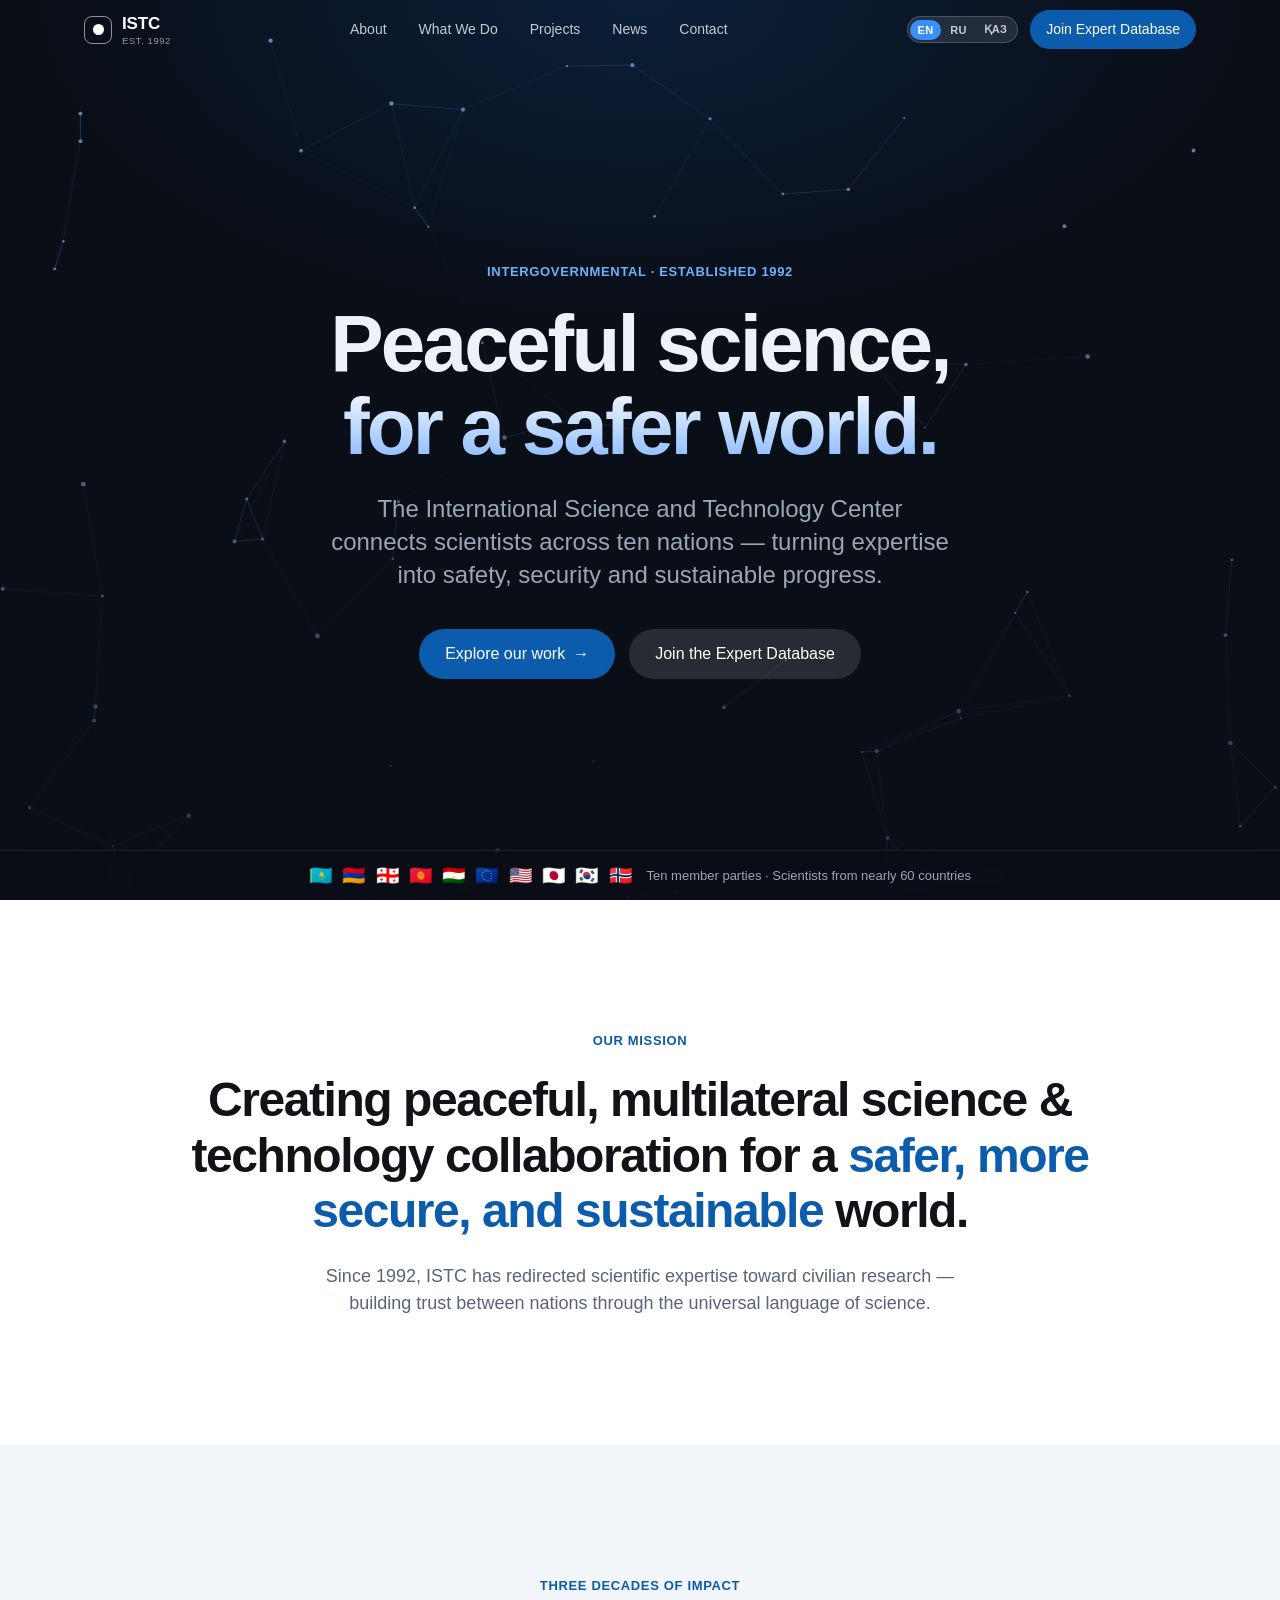
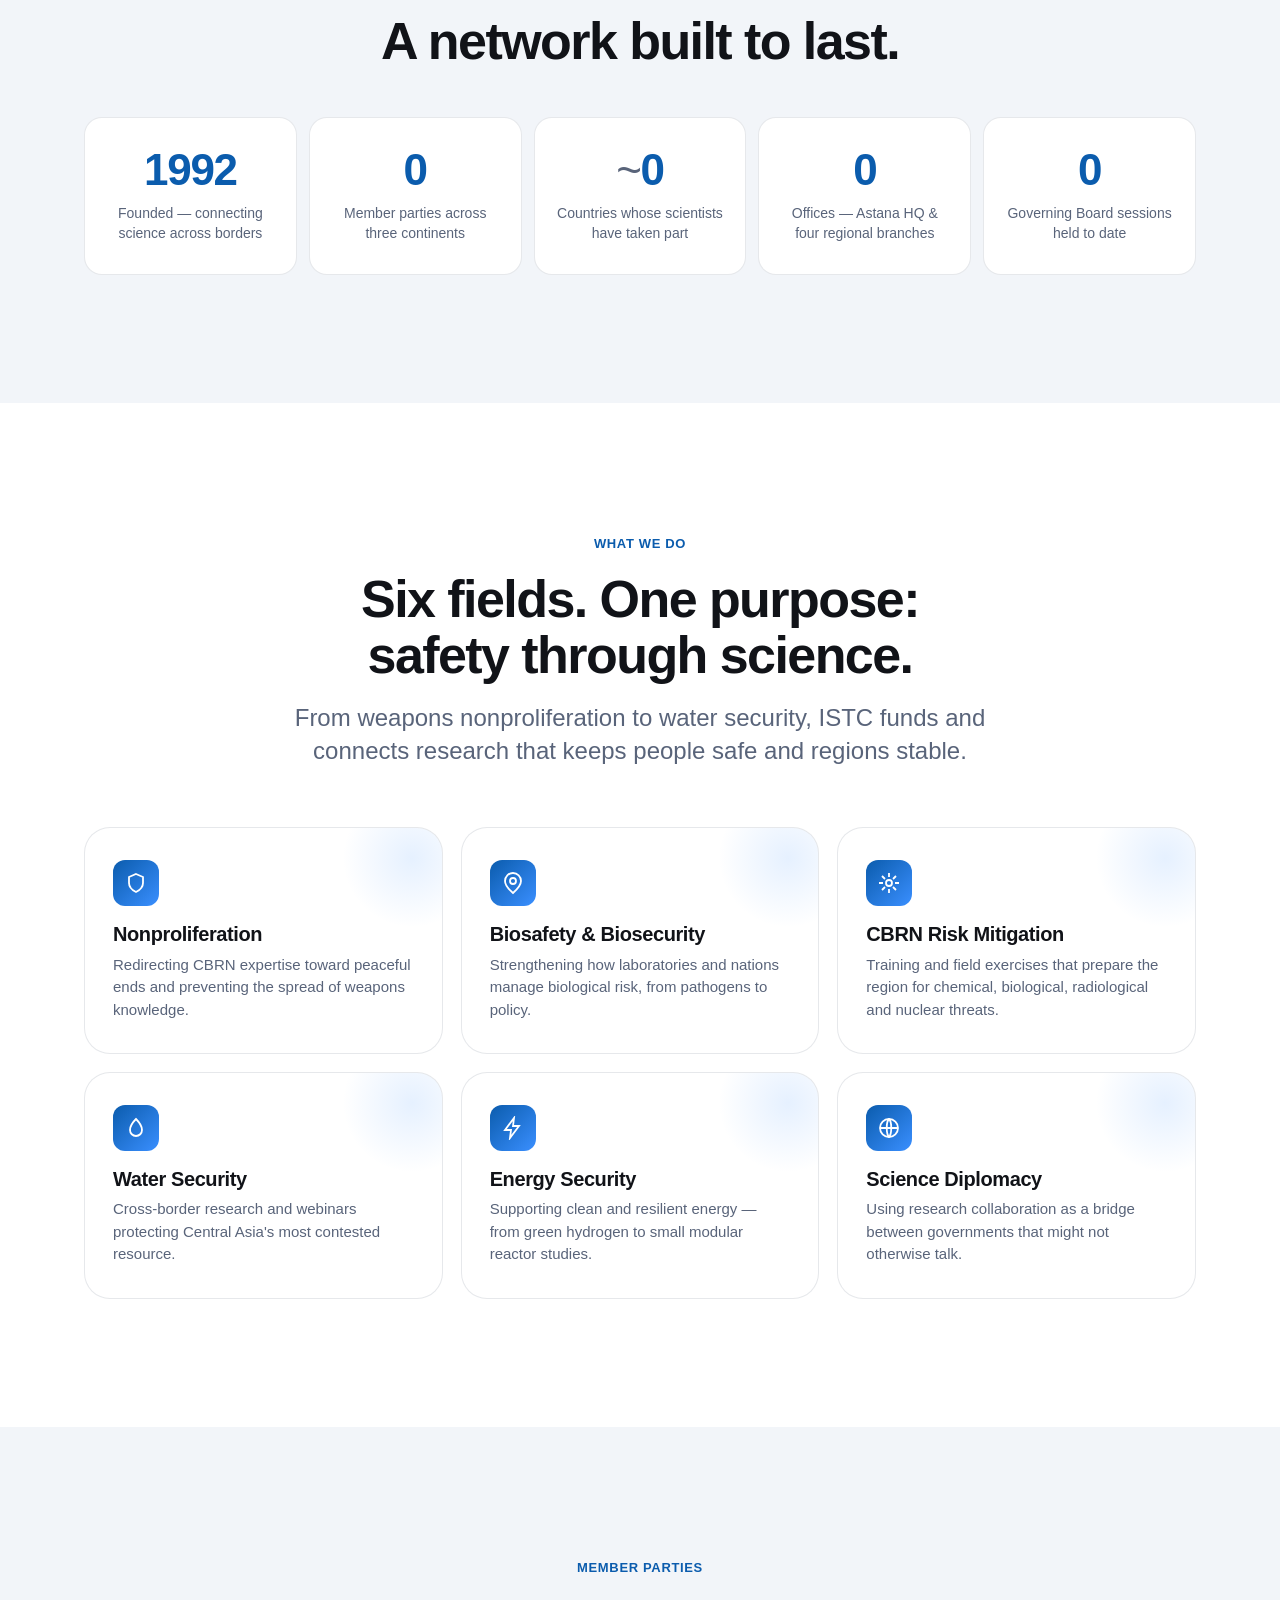
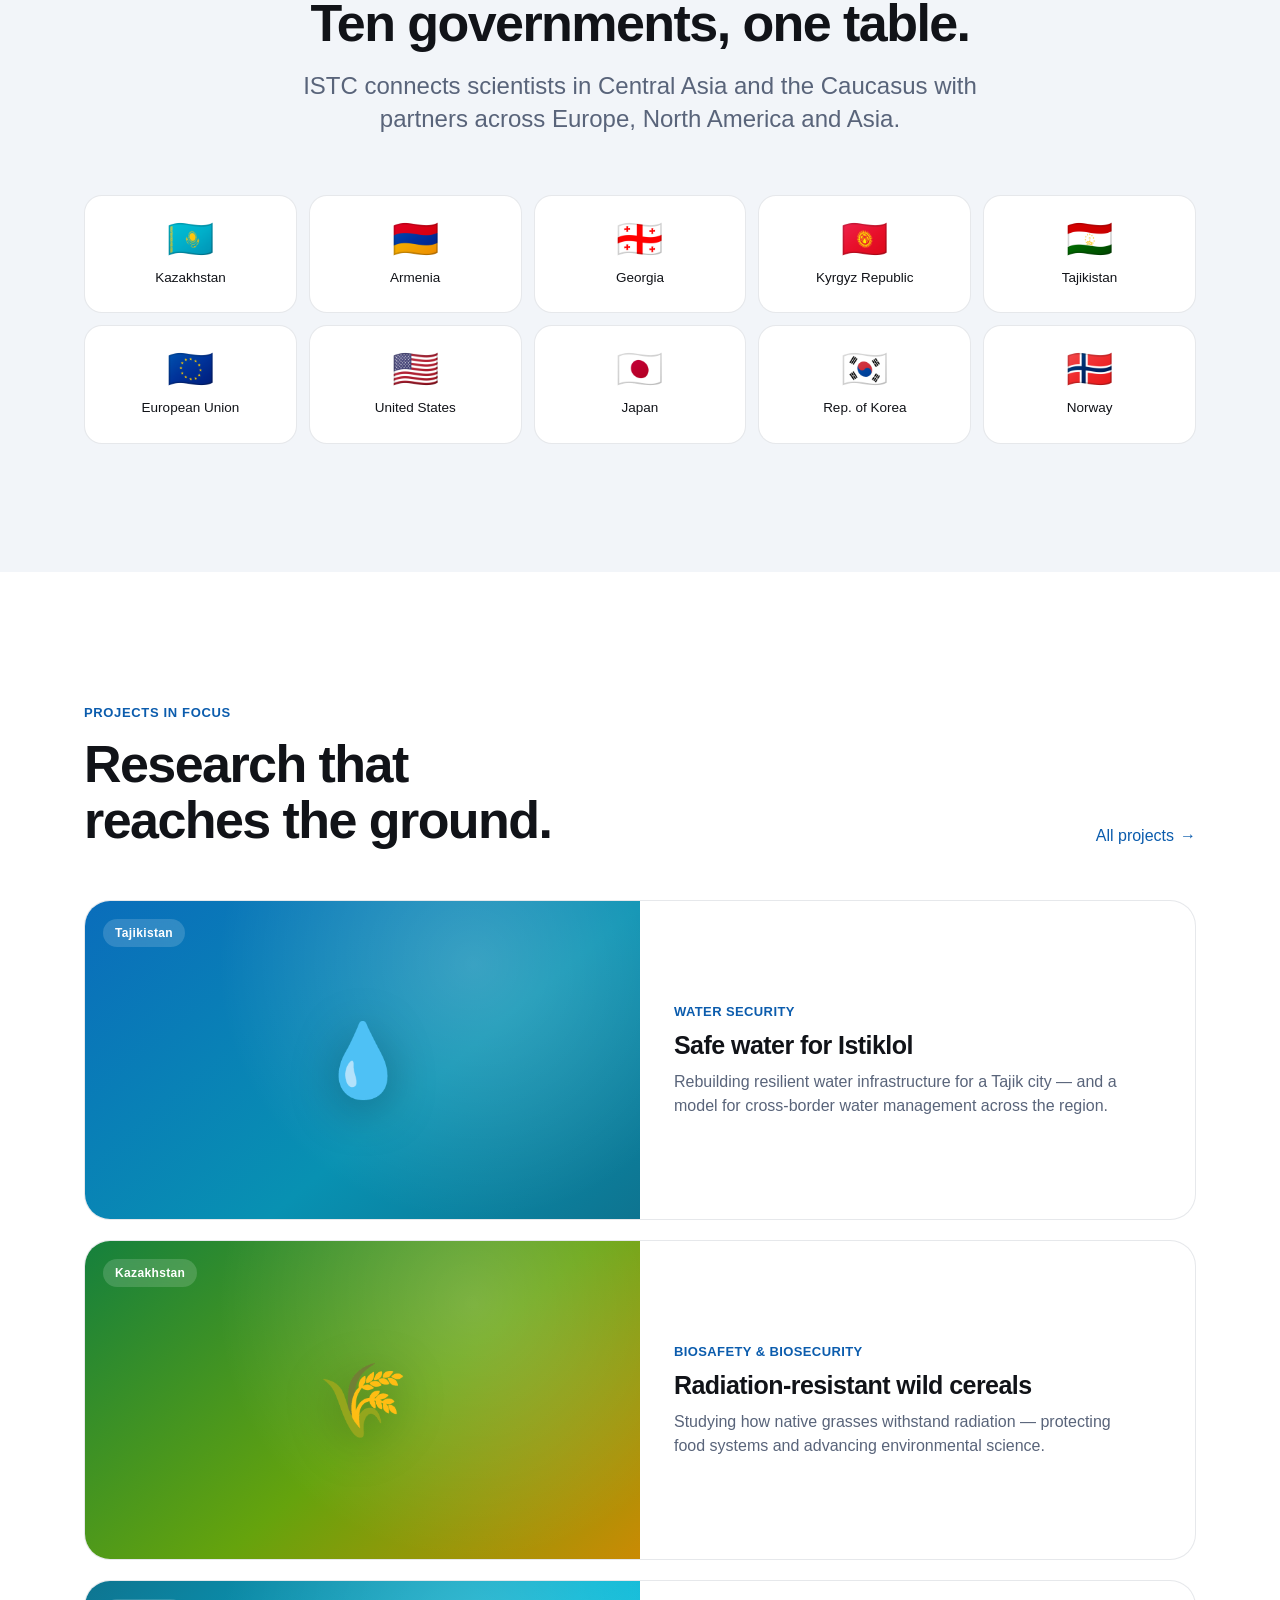
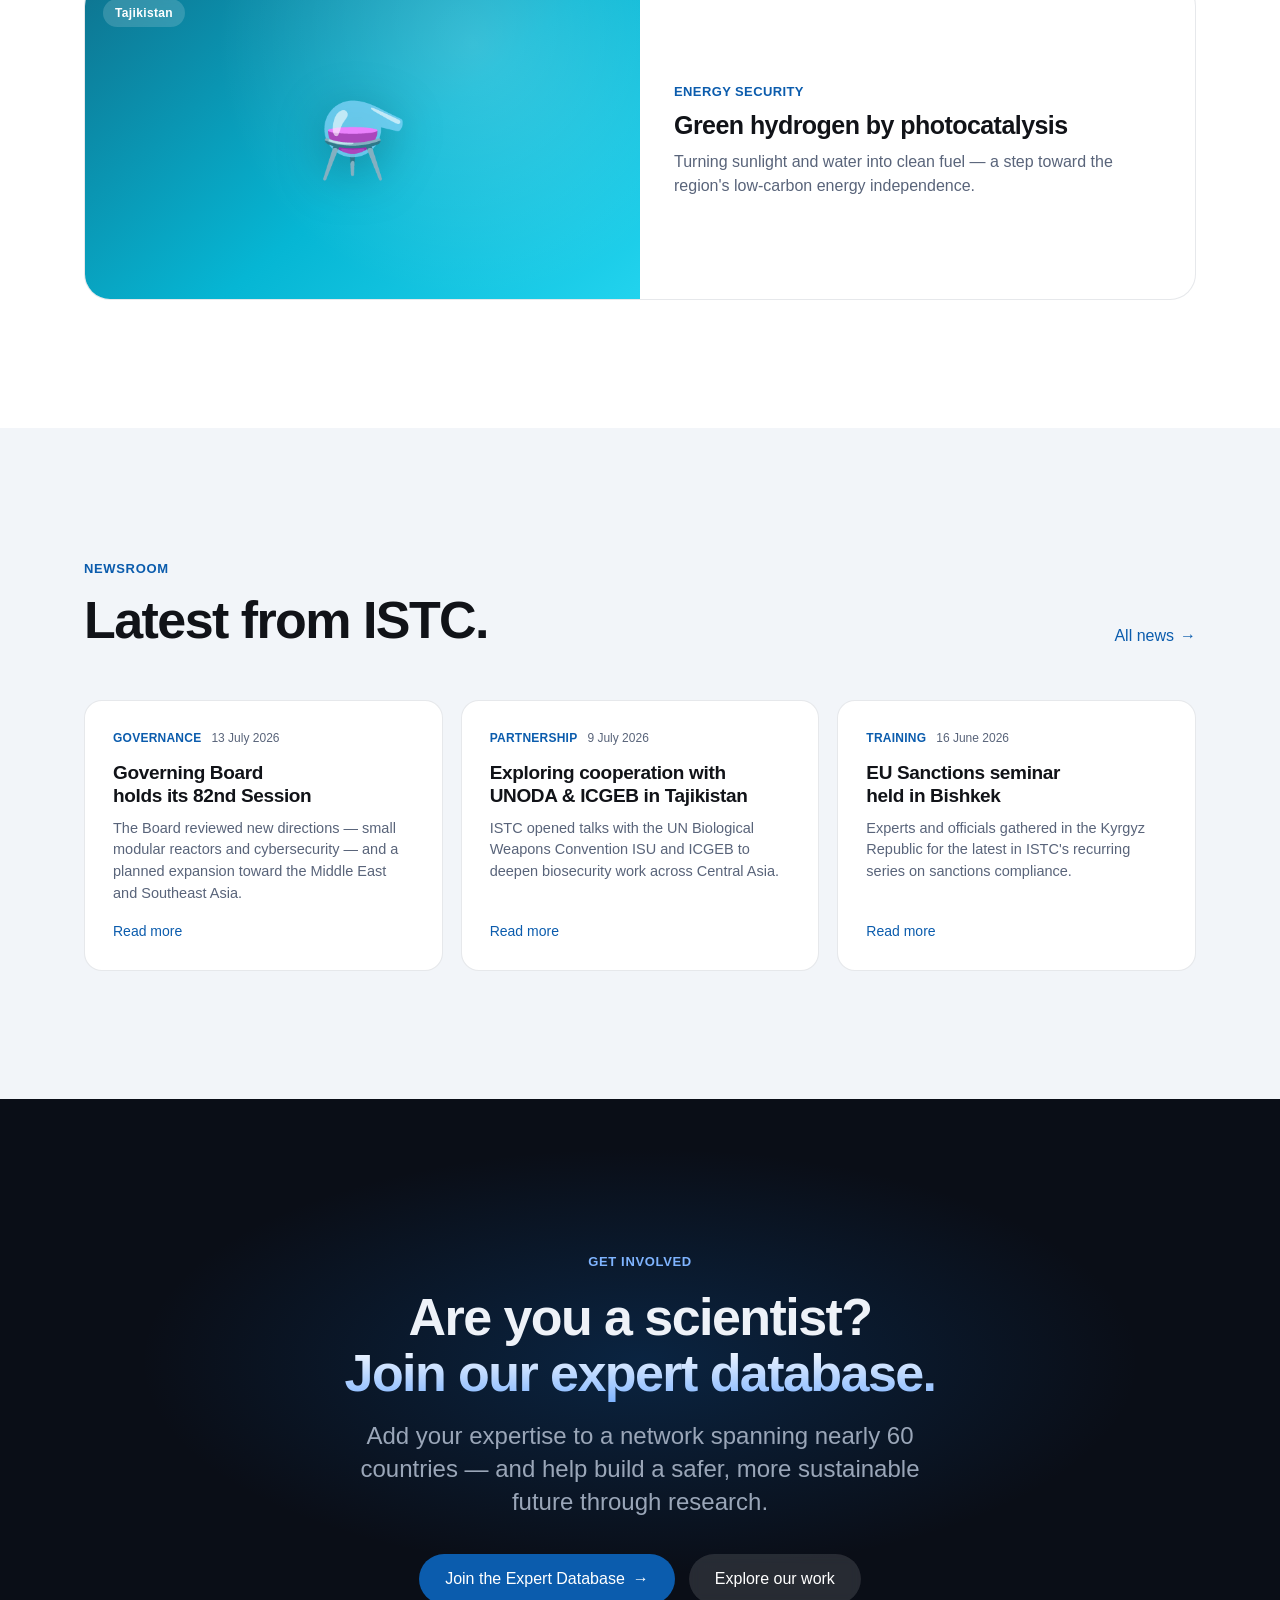
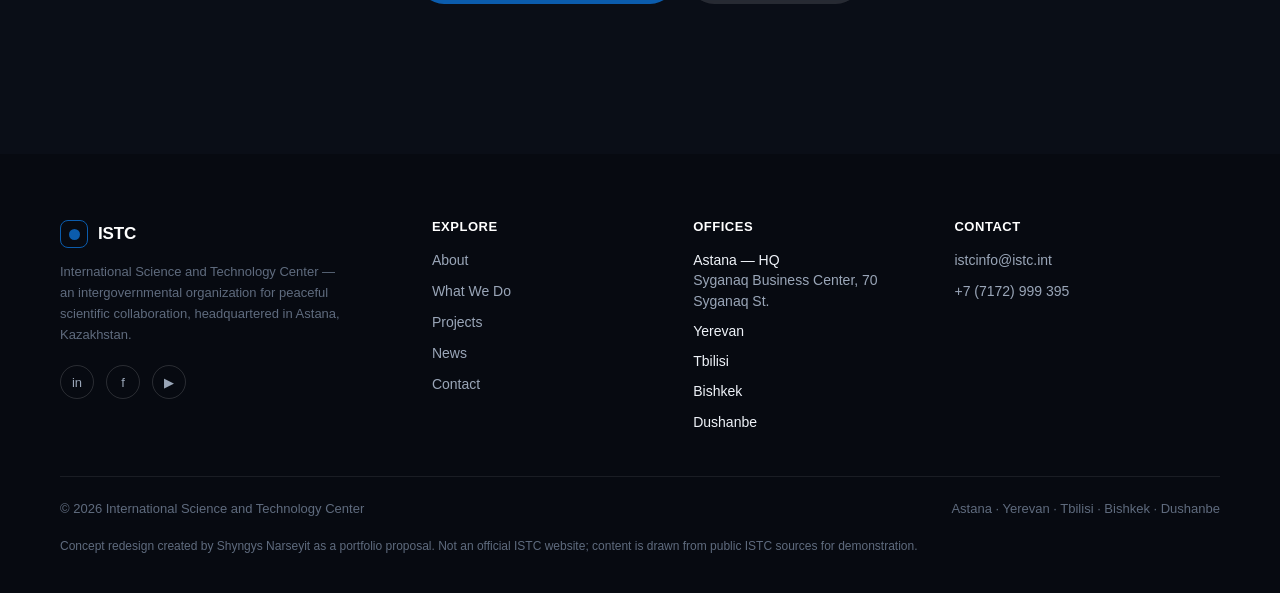
==== commit f976a9b2: "Trilingual (EN/RU/KK) + multi-page redesign + experience-driven pitch - Pitch: rebuilt around candid" ====
--- a/redesign/index.html
+++ b/redesign/index.html
@@ -4,293 +4,62 @@
 <meta charset="UTF-8" />
 <meta name="viewport" content="width=device-width, initial-scale=1.0" />
 <title>ISTC — International Science and Technology Center</title>
-<meta name="description" content="The International Science and Technology Center connects scientists across ten member parties for peaceful research in nonproliferation, biosafety and science diplomacy. Headquartered in Astana." />
+<meta name="description" content="The International Science and Technology Center connects scientists across ten member parties for peaceful research in nonproliferation, biosafety, water and energy security, and science diplomacy. Headquartered in Astana." />
 <meta property="og:title" content="ISTC — Peaceful science for a safer world" />
 <meta property="og:description" content="An intergovernmental organization connecting scientists across nations since 1992." />
-<meta property="og:type" content="website" />
-<style>
-  :root{
-    --brand:#0b5cad;
-    --brand-2:#3a8fff;
-    --brand-press:#094a8c;
-    --navy:#0a0e17;
-    --navy-2:#0e1524;
-    --ink:#eef2f8;
-    --ink-2:#9aa6b8;
-    --ink-3:#5f6b7e;
-    --paper:#ffffff;
-    --paper-2:#f2f5f9;
-    --paper-3:#e8edf4;
-    --card:#ffffff;
-    --text:#111318;
-    --text-2:#59647a;
-    --line:rgba(10,30,60,.10);
-    --line-2:rgba(255,255,255,.10);
-    --good:#1a7f4b;
-    --r-lg:26px;--r-md:18px;--r-sm:12px;
-    --maxw:1140px;
-    --ease:cubic-bezier(.22,.61,.36,1);
-    --font:-apple-system,BlinkMacSystemFont,"SF Pro Display","SF Pro Text","Helvetica Neue",Helvetica,Arial,sans-serif;
-  }
-  *{margin:0;padding:0;box-sizing:border-box}
-  html{scroll-behavior:smooth;-webkit-text-size-adjust:100%}
-  body{font-family:var(--font);background:var(--paper);color:var(--text);line-height:1.5;-webkit-font-smoothing:antialiased;text-rendering:optimizeLegibility;overflow-x:hidden}
-  ::selection{background:var(--brand);color:#fff}
-  a{color:inherit;text-decoration:none}
-  img{max-width:100%;display:block}
-
-  /* NAV */
-  .nav{position:fixed;top:0;left:0;right:0;z-index:100;height:52px;display:flex;align-items:center;justify-content:center;
-    transition:background .5s var(--ease),backdrop-filter .5s var(--ease),border-color .5s var(--ease);border-bottom:1px solid transparent}
-  .nav.scrolled{background:rgba(255,255,255,.72);backdrop-filter:saturate(180%) blur(20px);-webkit-backdrop-filter:saturate(180%) blur(20px);border-bottom:1px solid var(--line)}
-  .nav.on-dark:not(.scrolled) .nav-links a{color:rgba(238,242,248,.82)}
-  .nav.on-dark:not(.scrolled) .brand-txt{color:#fff}
-  .nav.on-dark:not(.scrolled) .brand-mark{border-color:rgba(255,255,255,.5)}
-  .nav-inner{width:100%;max-width:var(--maxw);padding:0 22px;display:flex;align-items:center;justify-content:space-between;font-size:13px}
-  .brand{display:flex;align-items:center;gap:10px}
-  .brand-mark{width:26px;height:26px;border-radius:7px;border:1.5px solid var(--brand);display:grid;place-items:center;position:relative;flex:none}
-  .brand-mark::before{content:"";width:10px;height:10px;border-radius:50%;background:var(--brand)}
-  .brand-mark::after{content:"";position:absolute;inset:0;border-radius:7px;box-shadow:0 0 0 3px rgba(11,92,173,.12)}
-  .brand-txt{font-weight:600;font-size:16px;letter-spacing:-.01em;color:var(--text);transition:color .4s}
-  .nav-links{display:flex;gap:26px;align-items:center}
-  .nav-links a{color:var(--text-2);transition:color .3s;font-weight:400}
-  .nav-links a:hover{color:var(--brand)}
-  .nav-cta{color:#fff !important;background:var(--brand);padding:7px 15px;border-radius:20px;font-weight:500;transition:background .3s,transform .3s}
-  .nav-cta:hover{background:var(--brand-press);transform:scale(1.03)}
-  @media(max-width:820px){.nav-links a:not(.nav-cta){display:none}}
-
-  .wrap{width:100%;max-width:var(--maxw);margin:0 auto;padding:0 22px}
-  .eyebrow{font-size:13px;font-weight:600;letter-spacing:.04em;color:var(--brand);text-transform:uppercase;display:inline-block}
-  h1,h2,h3{letter-spacing:-.025em;text-wrap:balance;font-weight:600;line-height:1.06}
-  .h1{font-size:clamp(42px,8vw,86px);letter-spacing:-.035em;line-height:1.02}
-  .h2{font-size:clamp(30px,4.8vw,54px);letter-spacing:-.03em;line-height:1.07}
-  .h3{font-size:clamp(22px,2.5vw,30px);letter-spacing:-.02em}
-  .lead{font-size:clamp(18px,2.2vw,25px);line-height:1.36;font-weight:400}
-
-  .btn{display:inline-flex;align-items:center;gap:7px;background:var(--brand);color:#fff;font-size:17px;font-weight:400;padding:13px 26px;border-radius:980px;
-    transition:background .3s var(--ease),transform .3s var(--ease);border:none;cursor:pointer}
-  .btn:hover{background:var(--brand-press);transform:translateY(-1px)}
-  .btn.ghost{background:rgba(255,255,255,.12);color:#fff;backdrop-filter:blur(6px)}
-  .btn.ghost:hover{background:rgba(255,255,255,.2)}
-  .btn.outline{background:transparent;color:var(--brand);box-shadow:inset 0 0 0 1.5px rgba(11,92,173,.35)}
-  .btn.outline:hover{background:rgba(11,92,173,.06)}
-  .chev{transition:transform .3s var(--ease)}
-  .btn:hover .chev{transform:translateX(3px)}
-  .arrow-link{color:var(--brand);font-size:16px;font-weight:500;display:inline-flex;align-items:center;gap:5px}
-  .arrow-link .chev{display:inline-block}
-  .arrow-link:hover .chev{transform:translateX(3px)}
-
-  .reveal{opacity:0;transform:translateY(32px);transition:opacity .9s var(--ease),transform .9s var(--ease)}
-  .reveal.in{opacity:1;transform:none}
-  .d1{transition-delay:.07s}.d2{transition-delay:.14s}.d3{transition-delay:.21s}.d4{transition-delay:.28s}.d5{transition-delay:.35s}
-
-  /* HERO */
-  .hero{position:relative;min-height:100svh;background:var(--navy);color:var(--ink);display:flex;align-items:center;overflow:hidden}
-  #net{position:absolute;inset:0;width:100%;height:100%;z-index:0}
-  .hero-veil{position:absolute;inset:0;z-index:1;background:
-    radial-gradient(ellipse 80% 60% at 50% 0%,rgba(11,92,173,.22),transparent 60%),
-    linear-gradient(180deg,rgba(10,14,23,.2),rgba(10,14,23,.72) 88%);pointer-events:none}
-  .hero-inner{position:relative;z-index:2;width:100%;max-width:var(--maxw);margin:0 auto;padding:130px 22px 90px;text-align:center}
-  .hero .eyebrow{color:#6fb0ff;margin-bottom:24px;opacity:0;animation:fu .9s var(--ease) .15s forwards}
-  .hero h1{margin:0 auto 26px;max-width:14ch;opacity:0;animation:fu 1s var(--ease) .28s forwards}
-  .hero h1 .grad{background:linear-gradient(180deg,#fff,#7fb4ff);-webkit-background-clip:text;background-clip:text;color:transparent}
-  .hero .lead{max-width:620px;margin:0 auto 40px;color:var(--ink-2);opacity:0;animation:fu 1s var(--ease) .42s forwards}
-  .hero .cta-row{display:flex;gap:14px;justify-content:center;flex-wrap:wrap;opacity:0;animation:fu 1s var(--ease) .56s forwards}
-  .hero .eyebrow,.hero h1,.hero .lead,.hero .cta-row{transform:translateY(18px)}
-  @keyframes fu{to{opacity:1;transform:none}}
-  .hero-strip{position:absolute;bottom:0;left:0;right:0;z-index:2;border-top:1px solid rgba(255,255,255,.08);
-    background:rgba(10,14,23,.4);backdrop-filter:blur(8px)}
-  .hero-strip .row{max-width:var(--maxw);margin:0 auto;padding:16px 22px;display:flex;align-items:center;gap:10px;justify-content:center;flex-wrap:wrap;
-    font-size:13px;color:var(--ink-2)}
-  .hero-strip .flags{font-size:19px;letter-spacing:2px;line-height:1}
-  @media(max-width:600px){.hero-strip{position:static;background:var(--navy-2)}}
-
-  /* SECTION SHELL */
-  .band{padding:clamp(90px,13vw,150px) 0}
-  .band.g2{background:var(--paper-2)}
-  .band.dark{background:var(--navy);color:var(--ink)}
-  .sec-head{max-width:760px;margin:0 auto 64px;text-align:center}
-  .sec-head.left{text-align:left;margin-left:0}
-  .sec-head .h2{margin:16px 0 18px}
-  .sec-head .lead{color:var(--text-2)}
-  .dark .sec-head .lead{color:var(--ink-2)}
-
-  /* MISSION */
-  .mission{text-align:center;max-width:940px;margin:0 auto}
-  .mission .big{font-size:clamp(28px,4.4vw,50px);font-weight:600;letter-spacing:-.03em;line-height:1.16}
-  .mission .big em{font-style:normal;color:var(--brand)}
-  .mission .sub{margin-top:26px;font-size:19px;color:var(--text-2);max-width:640px;margin-left:auto;margin-right:auto}
-
-  /* STATS */
-  .stats{display:grid;grid-template-columns:repeat(5,1fr);gap:12px;margin-top:0}
-  @media(max-width:900px){.stats{grid-template-columns:repeat(2,1fr);gap:14px}}
-  @media(max-width:520px){.stats{grid-template-columns:1fr}}
-  .stat{background:var(--card);border:1px solid var(--line);border-radius:var(--r-md);padding:30px 22px;text-align:center;
-    transition:transform .5s var(--ease),box-shadow .5s var(--ease)}
-  .stat:hover{transform:translateY(-4px);box-shadow:0 20px 44px -22px rgba(11,40,80,.28)}
-  .stat .n{font-size:clamp(34px,4.2vw,46px);font-weight:600;letter-spacing:-.03em;line-height:1;color:var(--brand);font-variant-numeric:tabular-nums}
-  .stat .n .pre{color:var(--text-2);font-weight:500}
-  .stat .l{margin-top:12px;font-size:14px;color:var(--text-2);line-height:1.4}
-
-  /* WHAT WE DO */
-  .grid-do{display:grid;grid-template-columns:repeat(3,1fr);gap:18px}
-  @media(max-width:900px){.grid-do{grid-template-columns:1fr 1fr}}
-  @media(max-width:560px){.grid-do{grid-template-columns:1fr}}
-  .do-card{position:relative;border-radius:var(--r-lg);padding:34px 30px 30px;overflow:hidden;background:var(--card);border:1px solid var(--line);
-    min-height:230px;display:flex;flex-direction:column;transition:transform .55s var(--ease),box-shadow .55s var(--ease)}
-  .do-card:hover{transform:translateY(-5px);box-shadow:0 26px 60px -28px rgba(11,40,80,.3)}
-  .do-card .ic{width:46px;height:46px;border-radius:12px;display:grid;place-items:center;margin-bottom:20px;
-    background:linear-gradient(135deg,var(--brand),var(--brand-2));color:#fff}
-  .do-card .ic svg{width:24px;height:24px}
-  .do-card h3{font-size:21px;letter-spacing:-.02em;margin-bottom:8px}
-  .do-card p{font-size:15px;color:var(--text-2);line-height:1.5}
-  .do-card .glowdot{position:absolute;top:-40px;right:-40px;width:140px;height:140px;border-radius:50%;
-    background:radial-gradient(circle,rgba(58,143,255,.14),transparent 70%);pointer-events:none}
-
-  /* MEMBERS */
-  .members{display:grid;grid-template-columns:repeat(5,1fr);gap:12px}
-  @media(max-width:820px){.members{grid-template-columns:repeat(3,1fr)}}
-  @media(max-width:480px){.members{grid-template-columns:repeat(2,1fr)}}
-  .member{background:var(--card);border:1px solid var(--line);border-radius:var(--r-md);padding:24px 16px;text-align:center;
-    transition:transform .45s var(--ease),border-color .45s var(--ease),box-shadow .45s var(--ease)}
-  .member:hover{transform:translateY(-3px);border-color:rgba(11,92,173,.3);box-shadow:0 16px 36px -22px rgba(11,40,80,.3)}
-  .member .fl{font-size:40px;line-height:1}
-  .member .cn{margin-top:12px;font-size:14px;font-weight:500;color:var(--text)}
-
-  /* PROJECTS */
-  .proj-list{display:flex;flex-direction:column;gap:20px}
-  .proj{display:grid;grid-template-columns:1fr 1fr;border-radius:var(--r-lg);overflow:hidden;border:1px solid var(--line);background:var(--card);
-    min-height:340px;transition:transform .55s var(--ease),box-shadow .55s var(--ease)}
-  .proj:hover{transform:translateY(-4px);box-shadow:0 30px 70px -34px rgba(11,40,80,.34)}
-  @media(max-width:760px){.proj{grid-template-columns:1fr}}
-  .proj .vis{position:relative;overflow:hidden;min-height:260px;display:grid;place-items:center;color:#fff}
-  .proj .vis .glyph{font-size:76px;filter:drop-shadow(0 8px 24px rgba(0,0,0,.28));position:relative;z-index:1}
-  .proj .vis .tagm{position:absolute;top:18px;left:18px;z-index:2;font-size:12px;font-weight:600;letter-spacing:.03em;background:rgba(255,255,255,.16);
-    color:#fff;padding:5px 12px;border-radius:20px;backdrop-filter:blur(6px)}
-  .proj .vis::after{content:"";position:absolute;inset:0;background:radial-gradient(circle at 70% 20%,rgba(255,255,255,.22),transparent 55%)}
-  .v-water{background:linear-gradient(140deg,#0a6dbb,#0891b2 60%,#0e7490)}
-  .v-crop{background:linear-gradient(140deg,#15803d,#65a30d 55%,#ca8a04)}
-  .v-hydro{background:linear-gradient(140deg,#0e7490,#06b6d4 55%,#22d3ee)}
-  .v-bio{background:linear-gradient(140deg,#166534,#16a34a 60%,#4dd7c5)}
-  .proj .body{padding:38px 36px;display:flex;flex-direction:column;justify-content:center}
-  .proj .body .loc{font-size:13px;font-weight:600;letter-spacing:.03em;color:var(--brand);text-transform:uppercase}
-  .proj .body h3{font-size:26px;letter-spacing:-.022em;margin:10px 0 12px}
-  .proj .body p{font-size:16px;color:var(--text-2);line-height:1.5;max-width:460px}
-
-  /* NEWS */
-  .news-grid{display:grid;grid-template-columns:repeat(2,1fr);gap:18px}
-  @media(max-width:720px){.news-grid{grid-template-columns:1fr}}
-  .news{background:var(--card);border:1px solid var(--line);border-radius:var(--r-md);padding:30px 30px;display:flex;flex-direction:column;
-    transition:transform .5s var(--ease),box-shadow .5s var(--ease)}
-  .news:hover{transform:translateY(-4px);box-shadow:0 22px 50px -26px rgba(11,40,80,.3)}
-  .news .meta{display:flex;align-items:center;gap:10px;font-size:12px;margin-bottom:16px}
-  .news .cat{font-weight:600;letter-spacing:.02em;color:var(--brand);text-transform:uppercase}
-  .news .date{color:var(--text-2)}
-  .news h3{font-size:20px;letter-spacing:-.018em;line-height:1.2;margin-bottom:10px}
-  .news p{font-size:15px;color:var(--text-2);line-height:1.5;flex:1}
-  .news .rd{margin-top:18px;font-size:14px;color:var(--brand);font-weight:500}
-
-  /* CALL */
-  .call{background:linear-gradient(135deg,var(--navy),#122543);border-radius:var(--r-lg);padding:clamp(38px,6vw,64px);position:relative;overflow:hidden;color:var(--ink)}
-  .call::before{content:"";position:absolute;top:-30%;right:-10%;width:520px;height:520px;border-radius:50%;
-    background:radial-gradient(circle,rgba(58,143,255,.22),transparent 65%);pointer-events:none}
-  .call .inner{position:relative;z-index:1;display:grid;grid-template-columns:1.3fr 1fr;gap:40px;align-items:center}
-  @media(max-width:760px){.call .inner{grid-template-columns:1fr;gap:28px}}
-  .call .eyebrow{color:#7fb4ff}
-  .call h2{font-size:clamp(26px,3.6vw,40px);letter-spacing:-.03em;margin:14px 0 16px;color:#fff}
-  .call p{color:var(--ink-2);font-size:16px;max-width:520px}
-  .call .themes{display:flex;flex-wrap:wrap;gap:8px;margin-top:22px}
-  .call .themes span{font-size:13px;color:var(--ink);border:1px solid var(--line-2);padding:6px 13px;border-radius:20px;background:rgba(255,255,255,.05)}
-  .call .side{text-align:center;background:rgba(255,255,255,.06);border:1px solid var(--line-2);border-radius:var(--r-md);padding:30px 24px}
-  .call .side .dl{font-size:12px;letter-spacing:.1em;text-transform:uppercase;color:var(--ink-2)}
-  .call .side .date{font-size:clamp(30px,4vw,42px);font-weight:600;letter-spacing:-.02em;color:#fff;margin:8px 0 4px}
-  .call .side .yr{color:var(--ink-2);font-size:15px}
-  .call .side .btn{margin-top:22px;width:100%;justify-content:center}
-
-  /* JOIN */
-  .join{background:var(--navy);color:var(--ink);text-align:center;padding:clamp(100px,15vw,168px) 22px;position:relative;overflow:hidden}
-  .join .glow{position:absolute;inset:0;background:radial-gradient(ellipse 60% 50% at 50% 40%,rgba(11,92,173,.28),transparent 65%);pointer-events:none}
-  .join>*{position:relative;z-index:1}
-  .join .eyebrow{color:#7fb4ff}
-  .join h2{margin:16px auto 18px;max-width:640px}
-  .join h2 .grad{background:linear-gradient(180deg,#fff,#7fb4ff);-webkit-background-clip:text;background-clip:text;color:transparent}
-  .join .lead{color:var(--ink-2);max-width:560px;margin:0 auto 38px}
-  .join .cta-row{display:flex;gap:14px;justify-content:center;flex-wrap:wrap}
-
-  /* FOOTER */
-  footer{background:#070a11;color:var(--ink-2);padding:70px 22px 40px;font-size:14px}
-  .foot-grid{max-width:var(--maxw);margin:0 auto;display:grid;grid-template-columns:1.4fr 1fr 1fr 1.2fr;gap:40px}
-  @media(max-width:820px){.foot-grid{grid-template-columns:1fr 1fr;gap:34px}}
-  @media(max-width:480px){.foot-grid{grid-template-columns:1fr}}
-  .foot-brand .brand-txt{color:#fff}
-  .foot-brand p{margin-top:14px;color:var(--ink-3);line-height:1.6;max-width:280px;font-size:13px}
-  footer h4{color:#fff;font-size:13px;font-weight:600;letter-spacing:.04em;text-transform:uppercase;margin-bottom:16px}
-  footer ul{list-style:none;display:flex;flex-direction:column;gap:10px}
-  footer ul a{color:var(--ink-2);transition:color .3s}
-  footer ul a:hover{color:#fff}
-  .offices li{color:var(--ink-2);line-height:1.45}
-  .offices li b{color:var(--ink);font-weight:500;display:block}
-  .foot-bottom{max-width:var(--maxw);margin:44px auto 0;padding-top:24px;border-top:1px solid rgba(255,255,255,.08);
-    display:flex;justify-content:space-between;gap:16px;flex-wrap:wrap;color:var(--ink-3);font-size:13px}
-  .foot-social{display:flex;gap:12px}
-  .foot-social a{width:34px;height:34px;border-radius:50%;border:1px solid rgba(255,255,255,.14);display:grid;place-items:center;color:var(--ink-2);transition:all .3s}
-  .foot-social a:hover{border-color:var(--brand-2);color:#fff;background:rgba(58,143,255,.14)}
-  .disc{max-width:var(--maxw);margin:20px auto 0;color:var(--ink-3);font-size:12px;line-height:1.5}
-
-  @media(prefers-reduced-motion:reduce){
-    *{animation:none !important;transition:none !important;scroll-behavior:auto !important}
-    .reveal{opacity:1;transform:none}
-    .hero .eyebrow,.hero h1,.hero .lead,.hero .cta-row{opacity:1;transform:none}
-  }
-</style>
+<link rel="stylesheet" href="assets/styles.css" />
 </head>
 <body>
 
 <nav class="nav on-dark" id="nav">
   <div class="nav-inner">
-    <a href="#top" class="brand">
-      <span class="brand-mark"></span>
-      <span class="brand-txt">ISTC</span>
-    </a>
+    <a href="index.html" class="brand"><span class="brand-mark"></span><span class="brand-txt">ISTC<small>Est. 1992</small></span></a>
     <div class="nav-links">
-      <a href="#mission">About</a>
-      <a href="#work">What we do</a>
-      <a href="#members">Members</a>
-      <a href="#projects">Projects</a>
-      <a href="#news">News</a>
-      <a href="https://www.istc.int" target="_blank" rel="noopener" class="nav-cta">Join Expert Database</a>
+      <a href="about.html" data-i18n="nav_about">About</a>
+      <a href="what-we-do.html" data-i18n="nav_work">What We Do</a>
+      <a href="projects.html" data-i18n="nav_projects">Projects</a>
+      <a href="news.html" data-i18n="nav_news">News</a>
+      <a href="contact.html" data-i18n="nav_contact">Contact</a>
+    </div>
+    <div class="nav-actions">
+      <div class="lang-switch" role="group" aria-label="Language"><button data-lang="en" class="active">EN</button><button data-lang="ru">RU</button><button data-lang="kk">ҚАЗ</button></div>
+      <a href="https://www.istc.int" target="_blank" rel="noopener" class="nav-cta" data-i18n="nav_join">Join Expert Database</a>
+      <button class="hamb" id="hamb" aria-label="Menu" aria-expanded="false"><span></span><span></span><span></span></button>
     </div>
   </div>
 </nav>
+<div class="mobile-menu" id="mobileMenu">
+  <a href="about.html"><span data-i18n="nav_about">About</span> <span class="chev">→</span></a>
+  <a href="what-we-do.html"><span data-i18n="nav_work">What We Do</span> <span class="chev">→</span></a>
+  <a href="projects.html"><span data-i18n="nav_projects">Projects</span> <span class="chev">→</span></a>
+  <a href="news.html"><span data-i18n="nav_news">News</span> <span class="chev">→</span></a>
+  <a href="contact.html"><span data-i18n="nav_contact">Contact</span> <span class="chev">→</span></a>
+  <a href="https://www.istc.int" target="_blank" rel="noopener" class="mm-cta"><span data-i18n="nav_join">Join Expert Database</span> <span class="chev">↗</span></a>
+</div>
 
 <!-- HERO -->
 <header class="hero" id="top">
   <canvas id="net" aria-hidden="true"></canvas>
   <div class="hero-veil"></div>
   <div class="hero-inner">
-    <span class="eyebrow">Intergovernmental · Established 1992</span>
-    <h1 class="h1">Peaceful science,<br><span class="grad">for a safer world.</span></h1>
-    <p class="lead">The International Science and Technology Center connects scientists across ten nations — turning expertise into safety, security and sustainable progress.</p>
+    <span class="eyebrow" data-i18n="hero_eyebrow">Intergovernmental · Established 1992</span>
+    <h1 class="h1" data-i18n-html="hero_h1">Peaceful science,<br><span class="grad">for a safer world.</span></h1>
+    <p class="lead" data-i18n="hero_lead">The International Science and Technology Center connects scientists across ten nations — turning expertise into safety, security and sustainable progress.</p>
     <div class="cta-row">
-      <a href="#work" class="btn">Explore our work <span class="chev">→</span></a>
-      <a href="https://www.istc.int" target="_blank" rel="noopener" class="btn ghost">Join the Expert Database</a>
-    </div>
-  </div>
-  <div class="hero-strip">
-    <div class="row">
-      <span class="flags">🇰🇿 🇦🇲 🇬🇪 🇰🇬 🇹🇯 🇪🇺 🇺🇸 🇯🇵 🇰🇷 🇳🇴</span>
-      <span>Ten member parties · Scientists from nearly 60 countries</span>
-    </div>
-  </div>
+      <a href="what-we-do.html" class="btn"><span data-i18n="hero_btn1">Explore our work</span> <span class="chev">→</span></a>
+      <a href="https://www.istc.int" target="_blank" rel="noopener" class="btn ghost" data-i18n="hero_btn2">Join the Expert Database</a>
+    </div>
+  </div>
+  <div class="hero-strip"><div class="row"><span class="flags">🇰🇿 🇦🇲 🇬🇪 🇰🇬 🇹🇯 🇪🇺 🇺🇸 🇯🇵 🇰🇷 🇳🇴</span><span data-i18n="hero_strip">Ten member parties · Scientists from nearly 60 countries</span></div></div>
 </header>
 
 <!-- MISSION -->
-<section class="band" id="mission">
+<section class="band">
   <div class="wrap">
     <div class="mission reveal">
-      <span class="eyebrow">Our mission</span>
-      <p class="big" style="margin-top:20px">Creating peaceful, multilateral science &amp; technology collaboration for a <em>safer, more secure, and sustainable</em> world.</p>
-      <p class="sub">Since 1992, ISTC has redirected scientific expertise toward civilian research — building trust between nations through the universal language of science. Headquartered in Astana, with offices across the region.</p>
+      <span class="eyebrow" data-i18n="mission_eyebrow">Our mission</span>
+      <p class="big" style="margin-top:20px" data-i18n-html="mission_big">Creating peaceful, multilateral science &amp; technology collaboration for a <em>safer, more secure, and sustainable</em> world.</p>
+      <p class="sub" data-i18n="mission_sub">Since 1992, ISTC has redirected scientific expertise toward civilian research — building trust between nations through the universal language of science.</p>
     </div>
   </div>
 </section>
@@ -298,59 +67,35 @@
 <!-- STATS -->
 <section class="band g2">
   <div class="wrap">
-    <div class="sec-head reveal" style="margin-bottom:52px">
-      <span class="eyebrow">Three decades of impact</span>
-      <h2 class="h2">A network built to last.</h2>
+    <div class="sec-head reveal" style="margin-bottom:48px">
+      <span class="eyebrow" data-i18n="stats_eyebrow">Three decades of impact</span>
+      <h2 class="h2" data-i18n="stats_h2">A network built to last.</h2>
     </div>
     <div class="stats">
-      <div class="stat reveal d1"><div class="n">1992</div><div class="l">Founded — connecting science across borders</div></div>
-      <div class="stat reveal d2"><div class="n" data-count="10">0</div><div class="l">Member parties across three continents</div></div>
-      <div class="stat reveal d3"><div class="n"><span class="pre">~</span><span data-count="60">0</span></div><div class="l">Countries whose scientists have taken part</div></div>
-      <div class="stat reveal d4"><div class="n" data-count="5">0</div><div class="l">Offices — Astana HQ &amp; four regional branches</div></div>
-      <div class="stat reveal d5"><div class="n" data-count="82">0</div><div class="l">Governing Board sessions held to date</div></div>
+      <div class="stat reveal d1"><div class="n">1992</div><div class="l" data-i18n="home_s1">Founded — connecting science across borders</div></div>
+      <div class="stat reveal d2"><div class="n" data-count="10">0</div><div class="l" data-i18n="home_s2">Member parties across three continents</div></div>
+      <div class="stat reveal d3"><div class="n"><span class="pre">~</span><span data-count="60">0</span></div><div class="l" data-i18n="home_s3">Countries whose scientists have taken part</div></div>
+      <div class="stat reveal d4"><div class="n" data-count="5">0</div><div class="l" data-i18n="home_s4">Offices — Astana HQ &amp; four regional branches</div></div>
+      <div class="stat reveal d5"><div class="n" data-count="82">0</div><div class="l" data-i18n="home_s5">Governing Board sessions held to date</div></div>
     </div>
   </div>
 </section>
 
 <!-- WHAT WE DO -->
-<section class="band" id="work">
+<section class="band">
   <div class="wrap">
     <div class="sec-head reveal">
-      <span class="eyebrow">What we do</span>
-      <h2 class="h2">Six fields. One purpose: safety through science.</h2>
-      <p class="lead">From weapons nonproliferation to water security, ISTC funds and connects research that keeps people safe and regions stable.</p>
-    </div>
-    <div class="grid-do">
-      <div class="do-card reveal d1"><div class="glowdot"></div>
-        <div class="ic"><svg viewBox="0 0 24 24" fill="none" stroke="currentColor" stroke-width="1.8"><path d="M12 3l7 3v6c0 4-3 7-7 9-4-2-7-5-7-9V6l7-3z"/></svg></div>
-        <h3>Nonproliferation</h3>
-        <p>Redirecting CBRN expertise toward peaceful ends and preventing the spread of weapons knowledge.</p>
-      </div>
-      <div class="do-card reveal d2"><div class="glowdot"></div>
-        <div class="ic"><svg viewBox="0 0 24 24" fill="none" stroke="currentColor" stroke-width="1.8"><circle cx="12" cy="10" r="3"/><path d="M12 2a8 8 0 00-8 8c0 5 8 12 8 12s8-7 8-12a8 8 0 00-8-8z"/></svg></div>
-        <h3>Biosafety &amp; Biosecurity</h3>
-        <p>Strengthening how laboratories and nations manage biological risk, from pathogens to policy.</p>
-      </div>
-      <div class="do-card reveal d3"><div class="glowdot"></div>
-        <div class="ic"><svg viewBox="0 0 24 24" fill="none" stroke="currentColor" stroke-width="1.8"><path d="M12 2v4M12 18v4M2 12h4M18 12h4M5 5l3 3M16 16l3 3M19 5l-3 3M8 16l-3 3"/><circle cx="12" cy="12" r="3"/></svg></div>
-        <h3>CBRN Risk Mitigation</h3>
-        <p>Training and field exercises that prepare the region for chemical, biological, radiological and nuclear threats.</p>
-      </div>
-      <div class="do-card reveal d1"><div class="glowdot"></div>
-        <div class="ic"><svg viewBox="0 0 24 24" fill="none" stroke="currentColor" stroke-width="1.8"><path d="M12 3s6 6 6 11a6 6 0 01-12 0c0-5 6-11 6-11z"/></svg></div>
-        <h3>Water Security</h3>
-        <p>Cross-border research and webinars protecting Central Asia's most contested resource.</p>
-      </div>
-      <div class="do-card reveal d2"><div class="glowdot"></div>
-        <div class="ic"><svg viewBox="0 0 24 24" fill="none" stroke="currentColor" stroke-width="1.8"><path d="M13 2L4 14h6l-1 8 9-12h-6l1-8z"/></svg></div>
-        <h3>Energy Security</h3>
-        <p>Supporting clean and resilient energy — from green hydrogen to small modular reactor studies.</p>
-      </div>
-      <div class="do-card reveal d3"><div class="glowdot"></div>
-        <div class="ic"><svg viewBox="0 0 24 24" fill="none" stroke="currentColor" stroke-width="1.8"><circle cx="12" cy="12" r="9"/><path d="M3 12h18M12 3c3 3 3 15 0 18M12 3c-3 3-3 15 0 18"/></svg></div>
-        <h3>Science Diplomacy</h3>
-        <p>Using research collaboration as a bridge between governments that might not otherwise talk.</p>
-      </div>
+      <span class="eyebrow" data-i18n="work_eyebrow">What we do</span>
+      <h2 class="h2" data-i18n="work_h2">Six fields. One purpose: safety through science.</h2>
+      <p class="lead" data-i18n="work_lead">From weapons nonproliferation to water security, ISTC funds and connects research that keeps people safe and regions stable.</p>
+    </div>
+    <div class="grid-3">
+      <a href="what-we-do.html" class="fcard reveal d1"><div class="glowdot"></div><div class="ic"><svg viewBox="0 0 24 24" fill="none" stroke="currentColor" stroke-width="1.8"><path d="M12 3l7 3v6c0 4-3 7-7 9-4-2-7-5-7-9V6l7-3z"/></svg></div><h3 data-i18n="area_np_t">Nonproliferation</h3><p data-i18n="area_np_d">Redirecting CBRN expertise toward peaceful ends and preventing the spread of weapons knowledge.</p></a>
+      <a href="what-we-do.html" class="fcard reveal d2"><div class="glowdot"></div><div class="ic"><svg viewBox="0 0 24 24" fill="none" stroke="currentColor" stroke-width="1.8"><circle cx="12" cy="10" r="3"/><path d="M12 2a8 8 0 00-8 8c0 5 8 12 8 12s8-7 8-12a8 8 0 00-8-8z"/></svg></div><h3 data-i18n="area_bio_t">Biosafety &amp; Biosecurity</h3><p data-i18n="area_bio_d">Strengthening how laboratories and nations manage biological risk, from pathogens to policy.</p></a>
+      <a href="what-we-do.html" class="fcard reveal d3"><div class="glowdot"></div><div class="ic"><svg viewBox="0 0 24 24" fill="none" stroke="currentColor" stroke-width="1.8"><path d="M12 2v4M12 18v4M2 12h4M18 12h4M5 5l3 3M16 16l3 3M19 5l-3 3M8 16l-3 3"/><circle cx="12" cy="12" r="3"/></svg></div><h3 data-i18n="area_cbrn_t">CBRN Risk Mitigation</h3><p data-i18n="area_cbrn_d">Training and field exercises that prepare the region for chemical, biological, radiological and nuclear threats.</p></a>
+      <a href="what-we-do.html" class="fcard reveal d1"><div class="glowdot"></div><div class="ic"><svg viewBox="0 0 24 24" fill="none" stroke="currentColor" stroke-width="1.8"><path d="M12 3s6 6 6 11a6 6 0 01-12 0c0-5 6-11 6-11z"/></svg></div><h3 data-i18n="area_water_t">Water Security</h3><p data-i18n="area_water_d">Cross-border research and webinars protecting Central Asia's most contested resource.</p></a>
+      <a href="what-we-do.html" class="fcard reveal d2"><div class="glowdot"></div><div class="ic"><svg viewBox="0 0 24 24" fill="none" stroke="currentColor" stroke-width="1.8"><path d="M13 2L4 14h6l-1 8 9-12h-6l1-8z"/></svg></div><h3 data-i18n="area_energy_t">Energy Security</h3><p data-i18n="area_energy_d">Supporting clean and resilient energy — from green hydrogen to small modular reactor studies.</p></a>
+      <a href="what-we-do.html" class="fcard reveal d3"><div class="glowdot"></div><div class="ic"><svg viewBox="0 0 24 24" fill="none" stroke="currentColor" stroke-width="1.8"><circle cx="12" cy="12" r="9"/><path d="M3 12h18M12 3c3 3 3 15 0 18M12 3c-3 3-3 15 0 18"/></svg></div><h3 data-i18n="area_diplo_t">Science Diplomacy</h3><p data-i18n="area_diplo_d">Using research collaboration as a bridge between governments that might not otherwise talk.</p></a>
     </div>
   </div>
 </section>
@@ -359,296 +104,99 @@
 <section class="band g2" id="members">
   <div class="wrap">
     <div class="sec-head reveal">
-      <span class="eyebrow">Member parties</span>
-      <h2 class="h2">Ten governments, one table.</h2>
-      <p class="lead">ISTC connects scientists in Central Asia and the Caucasus with partners across Europe, North America and Asia.</p>
+      <span class="eyebrow" data-i18n="home_members_eyebrow">Member parties</span>
+      <h2 class="h2" data-i18n="home_members_h2">Ten governments, one table.</h2>
+      <p class="lead" data-i18n="home_members_lead">ISTC connects scientists in Central Asia and the Caucasus with partners across Europe, North America and Asia.</p>
     </div>
     <div class="members">
-      <div class="member reveal d1"><div class="fl">🇰🇿</div><div class="cn">Kazakhstan</div></div>
-      <div class="member reveal d1"><div class="fl">🇦🇲</div><div class="cn">Armenia</div></div>
-      <div class="member reveal d2"><div class="fl">🇬🇪</div><div class="cn">Georgia</div></div>
-      <div class="member reveal d2"><div class="fl">🇰🇬</div><div class="cn">Kyrgyz Republic</div></div>
-      <div class="member reveal d3"><div class="fl">🇹🇯</div><div class="cn">Tajikistan</div></div>
-      <div class="member reveal d1"><div class="fl">🇪🇺</div><div class="cn">European Union</div></div>
-      <div class="member reveal d2"><div class="fl">🇺🇸</div><div class="cn">United States</div></div>
-      <div class="member reveal d3"><div class="fl">🇯🇵</div><div class="cn">Japan</div></div>
-      <div class="member reveal d4"><div class="fl">🇰🇷</div><div class="cn">Rep. of Korea</div></div>
-      <div class="member reveal d5"><div class="fl">🇳🇴</div><div class="cn">Norway</div></div>
-    </div>
-  </div>
-</section>
-
-<!-- PROJECTS -->
-<section class="band" id="projects">
-  <div class="wrap">
-    <div class="sec-head reveal">
-      <span class="eyebrow">Projects in focus</span>
-      <h2 class="h2">Research that reaches the ground.</h2>
-      <p class="lead">Recent projects approved by the Governing Board — funded in partnership with Japan, run by scientists across member states.</p>
+      <div class="member reveal d1"><div class="fl">🇰🇿</div><div class="cn" data-i18n="m_kz">Kazakhstan</div></div>
+      <div class="member reveal d1"><div class="fl">🇦🇲</div><div class="cn" data-i18n="m_am">Armenia</div></div>
+      <div class="member reveal d2"><div class="fl">🇬🇪</div><div class="cn" data-i18n="m_ge">Georgia</div></div>
+      <div class="member reveal d2"><div class="fl">🇰🇬</div><div class="cn" data-i18n="m_kg">Kyrgyz Republic</div></div>
+      <div class="member reveal d3"><div class="fl">🇹🇯</div><div class="cn" data-i18n="m_tj">Tajikistan</div></div>
+      <div class="member reveal d1"><div class="fl">🇪🇺</div><div class="cn" data-i18n="m_eu">European Union</div></div>
+      <div class="member reveal d2"><div class="fl">🇺🇸</div><div class="cn" data-i18n="m_us">United States</div></div>
+      <div class="member reveal d3"><div class="fl">🇯🇵</div><div class="cn" data-i18n="m_jp">Japan</div></div>
+      <div class="member reveal d4"><div class="fl">🇰🇷</div><div class="cn" data-i18n="m_kr">Rep. of Korea</div></div>
+      <div class="member reveal d5"><div class="fl">🇳🇴</div><div class="cn" data-i18n="m_no">Norway</div></div>
+    </div>
+  </div>
+</section>
+
+<!-- PROJECTS PREVIEW -->
+<section class="band">
+  <div class="wrap">
+    <div class="sec-head-row reveal">
+      <div style="max-width:600px">
+        <span class="eyebrow" data-i18n="home_proj_eyebrow">Projects in focus</span>
+        <h2 class="h2" data-i18n="home_proj_h2">Research that reaches the ground.</h2>
+      </div>
+      <a href="projects.html" class="arrow-link"><span data-i18n="home_proj_all">All projects</span> <span class="chev">→</span></a>
     </div>
     <div class="proj-list">
       <div class="proj reveal">
-        <div class="vis v-water"><span class="tagm">Tajikistan</span><span class="glyph">💧</span></div>
-        <div class="body">
-          <span class="loc">Water Security</span>
-          <h3>Safe water for Istiklol</h3>
-          <p>Rebuilding resilient water infrastructure for a Tajik city — and a model for cross-border water management across the region.</p>
-        </div>
+        <div class="vis v-water"><span class="tagm" data-i18n="m_tj">Tajikistan</span><span class="glyph">💧</span></div>
+        <div class="body"><span class="loc" data-i18n="area_water_t">Water Security</span><h3 data-i18n="p_water_t">Safe water for Istiklol</h3><p data-i18n="p_water_d">Rebuilding resilient water infrastructure for a Tajik city — and a model for cross-border water management across the region.</p></div>
       </div>
       <div class="proj reveal">
-        <div class="vis v-crop"><span class="tagm">Kazakhstan</span><span class="glyph">🌾</span></div>
-        <div class="body">
-          <span class="loc">Biosafety · Agriculture</span>
-          <h3>Radiation-resistant wild cereals</h3>
-          <p>Studying how native grasses withstand radiation — protecting food systems and advancing environmental science.</p>
-        </div>
+        <div class="vis v-crop"><span class="tagm" data-i18n="m_kz">Kazakhstan</span><span class="glyph">🌾</span></div>
+        <div class="body"><span class="loc" data-i18n="area_bio_t">Biosafety</span><h3 data-i18n="p_crop_t">Radiation-resistant wild cereals</h3><p data-i18n="p_crop_d">Studying how native grasses withstand radiation — protecting food systems and advancing environmental science.</p></div>
       </div>
       <div class="proj reveal">
-        <div class="vis v-hydro"><span class="tagm">Tajikistan</span><span class="glyph">⚗️</span></div>
-        <div class="body">
-          <span class="loc">Energy Security</span>
-          <h3>Green hydrogen by photocatalysis</h3>
-          <p>Turning sunlight and water into clean fuel — a step toward the region's low-carbon energy independence.</p>
-        </div>
-      </div>
-      <div class="proj reveal">
-        <div class="vis v-bio"><span class="tagm">Armenia</span><span class="glyph">🌱</span></div>
-        <div class="body">
-          <span class="loc">Bioenergy</span>
-          <h3>Power from agricultural waste</h3>
-          <p>Converting crop residue into usable bioenergy — cutting waste and emissions on Armenian farms.</p>
-        </div>
-      </div>
-    </div>
-  </div>
-</section>
-
-<!-- NEWS -->
-<section class="band g2" id="news">
-  <div class="wrap">
-    <div class="sec-head reveal left" style="text-align:left;margin-left:0;max-width:none;display:flex;justify-content:space-between;align-items:flex-end;gap:20px;flex-wrap:wrap">
-      <div style="max-width:560px">
-        <span class="eyebrow">Newsroom</span>
-        <h2 class="h2" style="margin-bottom:0">Latest from ISTC.</h2>
-      </div>
-      <a href="https://www.istc.int/news" target="_blank" rel="noopener" class="arrow-link">All news <span class="chev">→</span></a>
+        <div class="vis v-hydro"><span class="tagm" data-i18n="m_tj">Tajikistan</span><span class="glyph">⚗️</span></div>
+        <div class="body"><span class="loc" data-i18n="area_energy_t">Energy Security</span><h3 data-i18n="p_hydro_t">Green hydrogen by photocatalysis</h3><p data-i18n="p_hydro_d">Turning sunlight and water into clean fuel — a step toward the region's low-carbon energy independence.</p></div>
+      </div>
+    </div>
+  </div>
+</section>
+
+<!-- NEWS PREVIEW -->
+<section class="band g2">
+  <div class="wrap">
+    <div class="sec-head-row reveal">
+      <div style="max-width:600px">
+        <span class="eyebrow" data-i18n="home_news_eyebrow">Newsroom</span>
+        <h2 class="h2" data-i18n="home_news_h2">Latest from ISTC.</h2>
+      </div>
+      <a href="news.html" class="arrow-link"><span data-i18n="home_news_all">All news</span> <span class="chev">→</span></a>
     </div>
     <div class="news-grid">
-      <div class="news reveal d1">
-        <div class="meta"><span class="cat">Governance</span><span class="date">13 July 2026</span></div>
-        <h3>Governing Board holds its 82nd Session</h3>
-        <p>The Board reviewed new directions — small modular reactors and cybersecurity — and a planned expansion toward the Middle East and Southeast Asia.</p>
-        <span class="rd">Read more →</span>
-      </div>
-      <div class="news reveal d2">
-        <div class="meta"><span class="cat">Partnership</span><span class="date">9 July 2026</span></div>
-        <h3>Exploring cooperation with UNODA &amp; ICGEB in Tajikistan</h3>
-        <p>ISTC opened talks with the UN Biological Weapons Convention ISU and ICGEB to deepen biosecurity work across Central Asia.</p>
-        <span class="rd">Read more →</span>
-      </div>
-      <div class="news reveal d3">
-        <div class="meta"><span class="cat">Training</span><span class="date">16 June 2026</span></div>
-        <h3>EU Sanctions seminar held in Bishkek</h3>
-        <p>Experts and officials gathered in the Kyrgyz Republic for the latest in ISTC's recurring series on sanctions compliance.</p>
-        <span class="rd">Read more →</span>
-      </div>
-      <div class="news reveal d4">
-        <div class="meta"><span class="cat">Programme</span><span class="date">3 June 2026</span></div>
-        <h3>Advancing water security in Central Asia</h3>
-        <p>A new webinar series brings together researchers on the region's most pressing shared challenge — water.</p>
-        <span class="rd">Read more →</span>
-      </div>
-    </div>
-  </div>
-</section>
-
-<!-- OPEN CALL -->
-<section class="band">
-  <div class="wrap">
-    <div class="call reveal">
-      <div class="inner">
-        <div>
-          <span class="eyebrow">Open call for proposals</span>
-          <h2>Japan &amp; Central Asia — Caucasus joint research</h2>
-          <p>ISTC invites scientists across member states to submit joint research proposals with Japanese partners. Selected projects begin in January 2027.</p>
-          <div class="themes">
-            <span>Energy Security</span>
-            <span>Biosafety &amp; Biosecurity</span>
-            <span>Water Safety &amp; Security</span>
-          </div>
-        </div>
-        <div class="side">
-          <div class="dl">Full applications due</div>
-          <div class="date">20 Aug</div>
-          <div class="yr">2026</div>
-          <a href="https://www.istc.int" target="_blank" rel="noopener" class="btn">Apply now <span class="chev">→</span></a>
-        </div>
-      </div>
-    </div>
-  </div>
-</section>
-
-<!-- JOIN -->
-<section class="join">
+      <a href="news.html" class="news reveal d1"><div class="meta"><span class="cat" data-i18n="n1_cat">Governance</span><span class="date" data-i18n="n1_date">13 July 2026</span></div><h3 data-i18n="n1_t">Governing Board holds its 82nd Session</h3><p data-i18n="n1_d">The Board reviewed new directions and a planned expansion toward the Middle East and Southeast Asia.</p><span class="rd" data-i18n="read">Read more →</span></a>
+      <a href="news.html" class="news reveal d2"><div class="meta"><span class="cat" data-i18n="n2_cat">Partnership</span><span class="date" data-i18n="n2_date">9 July 2026</span></div><h3 data-i18n="n2_t">Exploring cooperation with UNODA &amp; ICGEB in Tajikistan</h3><p data-i18n="n2_d">ISTC opened talks to deepen biosecurity work across Central Asia.</p><span class="rd" data-i18n="read">Read more →</span></a>
+      <a href="news.html" class="news reveal d3"><div class="meta"><span class="cat" data-i18n="n3_cat">Training</span><span class="date" data-i18n="n3_date">16 June 2026</span></div><h3 data-i18n="n3_t">EU Sanctions seminar held in Bishkek</h3><p data-i18n="n3_d">The latest in ISTC's recurring series on sanctions compliance.</p><span class="rd" data-i18n="read">Read more →</span></a>
+    </div>
+  </div>
+</section>
+
+<!-- JOIN CTA -->
+<section class="cta-band">
   <div class="glow"></div>
-  <span class="eyebrow">Get involved</span>
-  <h2 class="h2">Are you a scientist?<br><span class="grad">Join our expert database.</span></h2>
-  <p class="lead">Add your expertise to a network spanning nearly 60 countries — and help build a safer, more sustainable future through research.</p>
+  <span class="eyebrow" data-i18n="join_eyebrow">Get involved</span>
+  <h2 class="h2" data-i18n-html="join_h">Are you a scientist?<br><span class="grad">Join our expert database.</span></h2>
+  <p class="lead" data-i18n="join_lead">Add your expertise to a network spanning nearly 60 countries — and help build a safer, more sustainable future through research.</p>
   <div class="cta-row">
-    <a href="https://www.istc.int" target="_blank" rel="noopener" class="btn">Join the Expert Database <span class="chev">→</span></a>
-    <a href="#work" class="btn ghost">Explore our work</a>
-  </div>
-</section>
-
-<!-- FOOTER -->
+    <a href="https://www.istc.int" target="_blank" rel="noopener" class="btn"><span data-i18n="join_btn1">Join the Expert Database</span> <span class="chev">→</span></a>
+    <a href="what-we-do.html" class="btn ghost" data-i18n="join_btn2">Explore our work</a>
+  </div>
+</section>
+
 <footer>
   <div class="foot-grid">
     <div class="foot-brand">
-      <a href="#top" class="brand"><span class="brand-mark"></span><span class="brand-txt">ISTC</span></a>
-      <p>International Science and Technology Center — an intergovernmental organization for peaceful scientific collaboration, headquartered in Astana, Kazakhstan.</p>
-    </div>
-    <div>
-      <h4>Explore</h4>
-      <ul>
-        <li><a href="#mission">About us</a></li>
-        <li><a href="#work">What we do</a></li>
-        <li><a href="#projects">Projects</a></li>
-        <li><a href="#news">Newsroom</a></li>
-        <li><a href="https://www.istc.int" target="_blank" rel="noopener">Procurement</a></li>
-      </ul>
-    </div>
-    <div>
-      <h4>Offices</h4>
-      <ul class="offices">
-        <li><b>Astana — HQ</b>Syganaq Business Center, 70 Syganaq St.</li>
-        <li><b>Yerevan</b>Armenia</li>
-        <li><b>Tbilisi</b>Georgia</li>
-        <li><b>Bishkek</b>Kyrgyz Republic</li>
-        <li><b>Dushanbe</b>Tajikistan</li>
-      </ul>
-    </div>
-    <div>
-      <h4>Contact</h4>
-      <ul>
-        <li><a href="mailto:istcinfo@istc.int">istcinfo@istc.int</a></li>
-        <li><a href="tel:+77172999395">+7 (7172) 999 395</a></li>
-      </ul>
-      <div class="foot-social" style="margin-top:20px">
-        <a href="https://www.linkedin.com/company/istc/" target="_blank" rel="noopener" aria-label="LinkedIn">in</a>
-        <a href="https://www.facebook.com/istc.int/" target="_blank" rel="noopener" aria-label="Facebook">f</a>
-        <a href="https://www.youtube.com/@ISTC.1" target="_blank" rel="noopener" aria-label="YouTube">▶</a>
-      </div>
-    </div>
-  </div>
-  <div class="foot-bottom">
-    <span>© 2026 International Science and Technology Center</span>
-    <span>Astana · Yerevan · Tbilisi · Bishkek · Dushanbe</span>
-  </div>
-  <p class="disc">Concept redesign created by Shyngys Narseyit as a portfolio proposal. Not an official ISTC website; content is drawn from public ISTC sources for demonstration.</p>
+      <a href="index.html" class="brand"><span class="brand-mark"></span><span class="brand-txt">ISTC</span></a>
+      <p data-i18n="foot_tagline">International Science and Technology Center — an intergovernmental organization for peaceful scientific collaboration, headquartered in Astana, Kazakhstan.</p>
+      <div class="foot-social"><a href="https://www.linkedin.com/company/istc/" target="_blank" rel="noopener" aria-label="LinkedIn">in</a><a href="https://www.facebook.com/istc.int/" target="_blank" rel="noopener" aria-label="Facebook">f</a><a href="https://www.youtube.com/@ISTC.1" target="_blank" rel="noopener" aria-label="YouTube">▶</a></div>
+    </div>
+    <div><h4 data-i18n="foot_explore">Explore</h4><ul><li><a href="about.html" data-i18n="nav_about">About</a></li><li><a href="what-we-do.html" data-i18n="nav_work">What We Do</a></li><li><a href="projects.html" data-i18n="nav_projects">Projects</a></li><li><a href="news.html" data-i18n="nav_news">News</a></li><li><a href="contact.html" data-i18n="nav_contact">Contact</a></li></ul></div>
+    <div><h4 data-i18n="foot_offices">Offices</h4><ul class="offices-foot"><li><b data-i18n="foot_hq">Astana — HQ</b><span data-i18n="foot_hq_a">Syganaq Business Center, 70 Syganaq St.</span></li><li><b data-i18n="off_ye_c">Yerevan</b></li><li><b data-i18n="off_tb_c">Tbilisi</b></li><li><b data-i18n="off_bi_c">Bishkek</b></li><li><b data-i18n="off_du_c">Dushanbe</b></li></ul></div>
+    <div><h4 data-i18n="foot_contact_h">Contact</h4><ul><li><a href="mailto:istcinfo@istc.int">istcinfo@istc.int</a></li><li><a href="tel:+77172999395">+7 (7172) 999 395</a></li></ul></div>
+  </div>
+  <div class="foot-bottom"><span data-i18n="foot_rights">© 2026 International Science and Technology Center</span><span data-i18n="foot_cities">Astana · Yerevan · Tbilisi · Bishkek · Dushanbe</span></div>
+  <p class="disc" data-i18n="foot_disc">Concept redesign created by Shyngys Narseyit as a portfolio proposal. Not an official ISTC website; content is drawn from public ISTC sources for demonstration.</p>
 </footer>
 
-<script>
-(function(){
-  var reduce=window.matchMedia('(prefers-reduced-motion: reduce)').matches;
-  var nav=document.getElementById('nav');
-  var hero=document.getElementById('top');
-
-  // nav scrolled + on-dark toggle (dark while hero in view)
-  function onScroll(){
-    if(window.scrollY>20)nav.classList.add('scrolled');else nav.classList.remove('scrolled');
-    var h=hero.getBoundingClientRect();
-    if(h.bottom>64)nav.classList.add('on-dark');else nav.classList.remove('on-dark');
-  }
-  window.addEventListener('scroll',onScroll,{passive:true});onScroll();
-
-  // reveal
-  var io=new IntersectionObserver(function(es){
-    es.forEach(function(e){if(e.isIntersecting){e.target.classList.add('in');io.unobserve(e.target);}});
-  },{threshold:0.14,rootMargin:'0px 0px -8% 0px'});
-  document.querySelectorAll('.reveal').forEach(function(el){io.observe(el);});
-
-  // count-up
-  function easeOut(t){return 1-Math.pow(1-t,3);}
-  function countUp(el){
-    var target=+el.getAttribute('data-count'),dur=1500,start=null;
-    if(reduce){el.textContent=target;return;}
-    function step(ts){if(!start)start=ts;var p=Math.min((ts-start)/dur,1);
-      el.textContent=Math.round(target*easeOut(p));if(p<1)requestAnimationFrame(step);}
-    requestAnimationFrame(step);
-  }
-  var cio=new IntersectionObserver(function(es){
-    es.forEach(function(e){if(e.isIntersecting){countUp(e.target);cio.unobserve(e.target);}});
-  },{threshold:0.6});
-  document.querySelectorAll('[data-count]').forEach(function(el){cio.observe(el);});
-
-  /* ---------- HERO PARTICLE NETWORK ---------- */
-  var canvas=document.getElementById('net');
-  if(canvas && canvas.getContext){
-    var ctx=canvas.getContext('2d');
-    var W=0,H=0,dpr=Math.min(window.devicePixelRatio||1,2);
-    var pts=[],raf=null,running=false;
-    var LINK=140;
-
-    function resize(){
-      W=hero.clientWidth;H=hero.clientHeight;
-      canvas.width=W*dpr;canvas.height=H*dpr;
-      canvas.style.width=W+'px';canvas.style.height=H+'px';
-      ctx.setTransform(dpr,0,0,dpr,0,0);
-      var area=W*H;
-      var count=Math.max(28,Math.min(78,Math.round(area/17000)));
-      pts=[];
-      for(var i=0;i<count;i++){
-        pts.push({
-          x:Math.random()*W,y:Math.random()*H,
-          vx:(Math.random()-.5)*0.28,vy:(Math.random()-.5)*0.28,
-          r:Math.random()*1.6+0.8
-        });
-      }
-    }
-    function draw(){
-      ctx.clearRect(0,0,W,H);
-      for(var i=0;i<pts.length;i++){
-        var p=pts[i];
-        for(var j=i+1;j<pts.length;j++){
-          var q=pts[j],dx=p.x-q.x,dy=p.y-q.y,d=Math.sqrt(dx*dx+dy*dy);
-          if(d<LINK){
-            var a=(1-d/LINK)*0.5;
-            ctx.strokeStyle='rgba(90,160,255,'+a+')';
-            ctx.lineWidth=1;
-            ctx.beginPath();ctx.moveTo(p.x,p.y);ctx.lineTo(q.x,q.y);ctx.stroke();
-          }
-        }
-      }
-      for(var k=0;k<pts.length;k++){
-        var pt=pts[k];
-        ctx.beginPath();ctx.arc(pt.x,pt.y,pt.r,0,Math.PI*2);
-        ctx.fillStyle='rgba(150,195,255,.9)';ctx.fill();
-      }
-    }
-    function tick(){
-      for(var i=0;i<pts.length;i++){
-        var p=pts[i];p.x+=p.vx;p.y+=p.vy;
-        if(p.x<0||p.x>W)p.vx*=-1;
-        if(p.y<0||p.y>H)p.vy*=-1;
-      }
-      draw();raf=requestAnimationFrame(tick);
-    }
-    function start(){if(running)return;running=true;raf=requestAnimationFrame(tick);}
-    function stop(){running=false;if(raf)cancelAnimationFrame(raf);}
-
-    resize();
-    if(reduce){draw();}
-    else{
-      start();
-      var hio=new IntersectionObserver(function(es){
-        es.forEach(function(e){if(e.isIntersecting)start();else stop();});
-      },{threshold:0});
-      hio.observe(hero);
-      var rt;
-      window.addEventListener('resize',function(){clearTimeout(rt);rt=setTimeout(function(){resize();draw();},180);});
-    }
-  }
-})();
-</script>
+<button class="totop" id="totop" aria-label="Back to top">↑</button>
+<script src="assets/i18n.js"></script>
+<script src="assets/main.js"></script>
 </body>
 </html>
--- a/redesign/assets/styles.css
+++ b/redesign/assets/styles.css
@@ -0,0 +1,378 @@
+/* ============================================================
+   ISTC — shared design system (concept redesign)
+   ============================================================ */
+:root{
+  --brand:#0b5cad;--brand-2:#3a8fff;--brand-press:#094a8c;--brand-soft:#e8f1fb;
+  --navy:#0a0e17;--navy-2:#0e1524;--navy-3:#122543;
+  --ink:#eef2f8;--ink-2:#9aa6b8;--ink-3:#5f6b7e;
+  --paper:#ffffff;--paper-2:#f2f5f9;--paper-3:#e8edf4;
+  --card:#ffffff;
+  --text:#111318;--text-2:#59647a;--text-3:#8590a2;
+  --line:rgba(10,30,60,.10);--line-2:rgba(255,255,255,.10);
+  --good:#1a7f4b;--warn:#b25c00;
+  --r-lg:26px;--r-md:18px;--r-sm:12px;
+  --maxw:1160px;
+  --ease:cubic-bezier(.22,.61,.36,1);
+  --nav-h:60px;
+  --font:-apple-system,BlinkMacSystemFont,"SF Pro Display","SF Pro Text","Helvetica Neue",Helvetica,Arial,sans-serif;
+}
+*{margin:0;padding:0;box-sizing:border-box}
+html{scroll-behavior:smooth;-webkit-text-size-adjust:100%}
+body{font-family:var(--font);background:var(--paper);color:var(--text);line-height:1.5;-webkit-font-smoothing:antialiased;text-rendering:optimizeLegibility;overflow-x:hidden}
+::selection{background:var(--brand);color:#fff}
+a{color:inherit;text-decoration:none}
+img{max-width:100%;display:block}
+:focus-visible{outline:2px solid var(--brand-2);outline-offset:3px;border-radius:4px}
+
+/* ---------- TYPO ---------- */
+h1,h2,h3,h4{letter-spacing:-.025em;text-wrap:balance;font-weight:600;line-height:1.06}
+.h1{font-size:clamp(40px,7.4vw,80px);letter-spacing:-.035em;line-height:1.03}
+.h2{font-size:clamp(29px,4.6vw,52px);letter-spacing:-.03em;line-height:1.08}
+.h3{font-size:clamp(21px,2.5vw,29px);letter-spacing:-.02em}
+.lead{font-size:clamp(18px,2.1vw,24px);line-height:1.38;font-weight:400}
+.eyebrow{font-size:13px;font-weight:600;letter-spacing:.05em;color:var(--brand);text-transform:uppercase;display:inline-block}
+.wrap{width:100%;max-width:var(--maxw);margin:0 auto;padding:0 24px}
+
+/* ---------- BUTTONS ---------- */
+.btn{display:inline-flex;align-items:center;gap:8px;background:var(--brand);color:#fff;font-size:16px;font-weight:500;padding:13px 26px;border-radius:980px;
+  transition:background .3s var(--ease),transform .3s var(--ease),box-shadow .3s var(--ease);border:none;cursor:pointer;font-family:inherit}
+.btn:hover{background:var(--brand-press);transform:translateY(-1px);box-shadow:0 10px 26px -12px rgba(11,92,173,.6)}
+.btn.ghost{background:rgba(255,255,255,.12);color:#fff;backdrop-filter:blur(6px)}
+.btn.ghost:hover{background:rgba(255,255,255,.2);box-shadow:none}
+.btn.outline{background:transparent;color:var(--brand);box-shadow:inset 0 0 0 1.5px rgba(11,92,173,.32)}
+.btn.outline:hover{background:rgba(11,92,173,.06);box-shadow:inset 0 0 0 1.5px var(--brand)}
+.btn.small{font-size:14px;padding:9px 18px}
+.chev{transition:transform .3s var(--ease);display:inline-block}
+.btn:hover .chev{transform:translateX(3px)}
+.arrow-link{color:var(--brand);font-size:16px;font-weight:500;display:inline-flex;align-items:center;gap:6px;transition:gap .3s}
+.arrow-link:hover{gap:10px}
+
+/* ---------- REVEAL ---------- */
+.reveal{opacity:0;transform:translateY(30px);transition:opacity .85s var(--ease),transform .85s var(--ease)}
+.reveal.in{opacity:1;transform:none}
+.d1{transition-delay:.06s}.d2{transition-delay:.12s}.d3{transition-delay:.18s}.d4{transition-delay:.24s}.d5{transition-delay:.3s}.d6{transition-delay:.36s}
+
+/* ---------- NAV ---------- */
+.nav{position:fixed;top:0;left:0;right:0;z-index:200;height:var(--nav-h);display:flex;align-items:center;justify-content:center;
+  transition:background .5s var(--ease),backdrop-filter .5s var(--ease),border-color .5s var(--ease);border-bottom:1px solid transparent}
+.nav.scrolled{background:rgba(255,255,255,.72);backdrop-filter:saturate(180%) blur(20px);-webkit-backdrop-filter:saturate(180%) blur(20px);border-bottom:1px solid var(--line)}
+.nav-inner{width:100%;max-width:var(--maxw);padding:0 24px;display:flex;align-items:center;justify-content:space-between;gap:16px}
+.brand{display:flex;align-items:center;gap:10px;flex:none;z-index:2}
+.brand-mark{width:28px;height:28px;border-radius:8px;border:1.5px solid var(--brand);display:grid;place-items:center;position:relative;flex:none;transition:border-color .4s}
+.brand-mark::before{content:"";width:11px;height:11px;border-radius:50%;background:var(--brand);transition:background .4s}
+.brand-txt{font-weight:600;font-size:17px;letter-spacing:-.01em;color:var(--text);transition:color .4s}
+.brand-txt small{display:block;font-size:9.5px;font-weight:500;letter-spacing:.06em;color:var(--text-3);text-transform:uppercase;margin-top:-2px}
+.nav-links{display:flex;gap:4px;align-items:center}
+.nav-links a{color:var(--text-2);transition:color .3s,background .3s;font-weight:500;font-size:14px;padding:8px 14px;border-radius:20px}
+.nav-links a:hover{color:var(--brand)}
+.nav-links a.active{color:var(--brand);background:var(--brand-soft)}
+.nav-actions{display:flex;align-items:center;gap:12px;flex:none}
+.nav-cta{color:#fff !important;background:var(--brand);padding:9px 16px;border-radius:20px;font-weight:500;font-size:14px;transition:background .3s,transform .3s}
+.nav-cta:hover{background:var(--brand-press);transform:scale(1.03)}
+
+/* nav over dark header */
+.nav.on-dark:not(.scrolled) .brand-txt{color:#fff}
+.nav.on-dark:not(.scrolled) .brand-txt small{color:rgba(238,242,248,.6)}
+.nav.on-dark:not(.scrolled) .brand-mark{border-color:rgba(255,255,255,.55)}
+.nav.on-dark:not(.scrolled) .brand-mark::before{background:#fff}
+.nav.on-dark:not(.scrolled) .nav-links a{color:rgba(238,242,248,.82)}
+.nav.on-dark:not(.scrolled) .nav-links a:hover{color:#fff}
+.nav.on-dark:not(.scrolled) .nav-links a.active{color:#fff;background:rgba(255,255,255,.14)}
+
+/* language switch */
+.lang-switch{display:inline-flex;align-items:center;gap:1px;background:rgba(120,140,170,.14);border:1px solid rgba(120,140,170,.22);border-radius:20px;padding:2px}
+.lang-switch button{font-family:inherit;font-size:11px;font-weight:600;letter-spacing:.02em;color:var(--text-2);background:none;border:none;cursor:pointer;padding:4px 8px;border-radius:16px;transition:color .25s,background .25s}
+.lang-switch button:hover{color:var(--brand)}
+.lang-switch button.active{background:var(--brand);color:#fff}
+.nav.on-dark:not(.scrolled) .lang-switch{background:rgba(255,255,255,.1);border-color:rgba(255,255,255,.18)}
+.nav.on-dark:not(.scrolled) .lang-switch button{color:rgba(238,242,248,.8)}
+.nav.on-dark:not(.scrolled) .lang-switch button:hover{color:#fff}
+.nav.on-dark:not(.scrolled) .lang-switch button.active{background:var(--brand-2);color:#fff}
+
+/* hamburger */
+.hamb{display:none;flex-direction:column;justify-content:center;gap:5px;width:40px;height:40px;border:none;background:none;cursor:pointer;padding:8px;z-index:2}
+.hamb span{height:2px;width:100%;background:var(--text);border-radius:2px;transition:transform .35s var(--ease),opacity .25s var(--ease),background .4s}
+.nav.on-dark:not(.scrolled) .hamb span{background:#fff}
+body.menu-open .hamb span{background:#fff}
+body.menu-open .hamb span:nth-child(1){transform:translateY(7px) rotate(45deg)}
+body.menu-open .hamb span:nth-child(2){opacity:0}
+body.menu-open .hamb span:nth-child(3){transform:translateY(-7px) rotate(-45deg)}
+
+/* mobile overlay menu */
+.mobile-menu{position:fixed;inset:0;z-index:150;background:var(--navy);display:flex;flex-direction:column;justify-content:center;padding:90px 30px 40px;
+  opacity:0;visibility:hidden;transform:translateY(-8px);transition:opacity .4s var(--ease),transform .4s var(--ease),visibility .4s}
+body.menu-open .mobile-menu{opacity:1;visibility:visible;transform:none}
+.mobile-menu a{color:var(--ink);font-size:30px;font-weight:600;letter-spacing:-.02em;padding:14px 0;border-bottom:1px solid rgba(255,255,255,.09);display:flex;justify-content:space-between;align-items:center;
+  opacity:0;transform:translateY(14px)}
+body.menu-open .mobile-menu a{animation:menuIn .5s var(--ease) forwards}
+body.menu-open .mobile-menu a:nth-child(1){animation-delay:.08s}
+body.menu-open .mobile-menu a:nth-child(2){animation-delay:.14s}
+body.menu-open .mobile-menu a:nth-child(3){animation-delay:.2s}
+body.menu-open .mobile-menu a:nth-child(4){animation-delay:.26s}
+body.menu-open .mobile-menu a:nth-child(5){animation-delay:.32s}
+body.menu-open .mobile-menu a:nth-child(6){animation-delay:.38s}
+.mobile-menu a .chev{color:var(--brand-2);font-size:22px}
+.mobile-menu .mm-cta{color:var(--brand-2);border-bottom:none;margin-top:14px}
+@keyframes menuIn{to{opacity:1;transform:none}}
+@media(max-width:920px){
+  .nav-links{display:none}
+  .nav-cta{display:none}
+  .hamb{display:flex}
+}
+@media(min-width:921px){ .mobile-menu{display:none} }
+
+/* ---------- PAGE HEADER (inner pages) ---------- */
+.page-header{position:relative;background:var(--navy);color:var(--ink);padding:calc(var(--nav-h) + 70px) 0 70px;overflow:hidden}
+.page-header::before{content:"";position:absolute;top:-30%;right:-5%;width:600px;height:600px;border-radius:50%;
+  background:radial-gradient(circle,rgba(58,143,255,.20),transparent 62%);pointer-events:none}
+.page-header .wrap{position:relative;z-index:1}
+.page-header .eyebrow{color:#6fb0ff}
+.page-header h1{margin:16px 0 18px;max-width:16ch}
+.page-header .lead{color:var(--ink-2);max-width:620px}
+.crumbs{font-size:13px;color:var(--ink-3);margin-bottom:8px}
+.crumbs a:hover{color:var(--ink-2)}
+.crumbs span{opacity:.5;margin:0 7px}
+
+/* ---------- HERO (home) ---------- */
+.hero{position:relative;min-height:100svh;background:var(--navy);color:var(--ink);display:flex;align-items:center;overflow:hidden}
+#net{position:absolute;inset:0;width:100%;height:100%;z-index:0}
+.hero-veil{position:absolute;inset:0;z-index:1;background:radial-gradient(ellipse 80% 60% at 50% 0%,rgba(11,92,173,.22),transparent 60%),linear-gradient(180deg,rgba(10,14,23,.2),rgba(10,14,23,.72) 88%);pointer-events:none}
+.hero-inner{position:relative;z-index:2;width:100%;max-width:var(--maxw);margin:0 auto;padding:130px 24px 92px;text-align:center}
+.hero .eyebrow{color:#6fb0ff;margin-bottom:22px;opacity:0;animation:fu .9s var(--ease) .15s forwards}
+.hero h1{margin:0 auto 24px;max-width:14ch;opacity:0;animation:fu 1s var(--ease) .28s forwards}
+.hero h1 .grad{background:linear-gradient(180deg,#fff,#7fb4ff);-webkit-background-clip:text;background-clip:text;color:transparent}
+.hero .lead{max-width:620px;margin:0 auto 38px;color:var(--ink-2);opacity:0;animation:fu 1s var(--ease) .42s forwards}
+.hero .cta-row{opacity:0;animation:fu 1s var(--ease) .56s forwards}
+.hero .eyebrow,.hero h1,.hero .lead,.hero .cta-row{transform:translateY(18px)}
+@keyframes fu{to{opacity:1;transform:none}}
+.hero-strip{position:absolute;bottom:0;left:0;right:0;z-index:2;border-top:1px solid rgba(255,255,255,.08);background:rgba(10,14,23,.4);backdrop-filter:blur(8px)}
+.hero-strip .row{max-width:var(--maxw);margin:0 auto;padding:15px 24px;display:flex;align-items:center;gap:12px;justify-content:center;flex-wrap:wrap;font-size:13px;color:var(--ink-2)}
+.hero-strip .flags{font-size:19px;letter-spacing:2px;line-height:1}
+@media(max-width:600px){.hero-strip{position:static;background:var(--navy-2)}}
+@media(prefers-reduced-motion:reduce){.hero .eyebrow,.hero h1,.hero .lead,.hero .cta-row{opacity:1;transform:none}}
+
+/* ---------- SECTIONS ---------- */
+.band{padding:clamp(76px,11vw,128px) 0}
+.band.g2{background:var(--paper-2)}
+.band.dark{background:var(--navy);color:var(--ink)}
+.band.tight{padding:clamp(56px,8vw,88px) 0}
+.sec-head{max-width:760px;margin:0 auto 60px;text-align:center}
+.sec-head.left{text-align:left;margin-left:0}
+.sec-head .h2{margin:16px 0 18px}
+.sec-head .lead{color:var(--text-2)}
+.dark .sec-head .lead{color:var(--ink-2)}
+.sec-head-row{display:flex;justify-content:space-between;align-items:flex-end;gap:24px;flex-wrap:wrap;margin-bottom:52px}
+.sec-head-row .h2{margin-top:12px}
+
+/* mission */
+.mission{text-align:center;max-width:940px;margin:0 auto}
+.mission .big{font-size:clamp(27px,4.2vw,48px);font-weight:600;letter-spacing:-.03em;line-height:1.16}
+.mission .big em{font-style:normal;color:var(--brand)}
+.mission .sub{margin-top:24px;font-size:18px;color:var(--text-2);max-width:640px;margin-left:auto;margin-right:auto}
+
+/* stats */
+.stats{display:grid;grid-template-columns:repeat(5,1fr);gap:12px}
+.stats.four{grid-template-columns:repeat(4,1fr)}
+@media(max-width:900px){.stats,.stats.four{grid-template-columns:repeat(2,1fr);gap:14px}}
+@media(max-width:520px){.stats,.stats.four{grid-template-columns:1fr}}
+.stat{background:var(--card);border:1px solid var(--line);border-radius:var(--r-md);padding:30px 22px;text-align:center;transition:transform .5s var(--ease),box-shadow .5s var(--ease)}
+.stat:hover{transform:translateY(-4px);box-shadow:0 20px 44px -22px rgba(11,40,80,.28)}
+.stat .n{font-size:clamp(33px,4vw,44px);font-weight:600;letter-spacing:-.03em;line-height:1;color:var(--brand);font-variant-numeric:tabular-nums}
+.stat .n .pre{color:var(--text-2);font-weight:500}
+.stat .l{margin-top:12px;font-size:14px;color:var(--text-2);line-height:1.42}
+.dark .stat{background:rgba(255,255,255,.04);border-color:var(--line-2)}
+.dark .stat .n{color:#fff}
+.dark .stat .l{color:var(--ink-2)}
+
+/* feature cards grid */
+.grid-3{display:grid;grid-template-columns:repeat(3,1fr);gap:18px}
+.grid-2{display:grid;grid-template-columns:repeat(2,1fr);gap:18px}
+@media(max-width:900px){.grid-3{grid-template-columns:1fr 1fr}}
+@media(max-width:600px){.grid-3,.grid-2{grid-template-columns:1fr}}
+.fcard{position:relative;border-radius:var(--r-lg);padding:32px 28px;overflow:hidden;background:var(--card);border:1px solid var(--line);
+  display:flex;flex-direction:column;transition:transform .55s var(--ease),box-shadow .55s var(--ease)}
+.fcard:hover{transform:translateY(-5px);box-shadow:0 26px 60px -28px rgba(11,40,80,.3)}
+.fcard .ic{width:46px;height:46px;border-radius:12px;display:grid;place-items:center;margin-bottom:18px;background:linear-gradient(135deg,var(--brand),var(--brand-2));color:#fff}
+.fcard .ic svg{width:24px;height:24px}
+.fcard h3{font-size:20px;letter-spacing:-.02em;margin-bottom:8px}
+.fcard p{font-size:15px;color:var(--text-2);line-height:1.5;flex:1}
+.fcard .more{margin-top:16px;font-size:14px;color:var(--brand);font-weight:500}
+.fcard .glowdot{position:absolute;top:-40px;right:-40px;width:140px;height:140px;border-radius:50%;background:radial-gradient(circle,rgba(58,143,255,.13),transparent 70%);pointer-events:none}
+a.fcard{color:inherit}
+
+/* members */
+.members{display:grid;grid-template-columns:repeat(5,1fr);gap:12px}
+@media(max-width:820px){.members{grid-template-columns:repeat(3,1fr)}}
+@media(max-width:480px){.members{grid-template-columns:repeat(2,1fr)}}
+.member{background:var(--card);border:1px solid var(--line);border-radius:var(--r-md);padding:24px 14px;text-align:center;transition:transform .45s var(--ease),border-color .45s var(--ease),box-shadow .45s var(--ease)}
+.member:hover{transform:translateY(-3px);border-color:rgba(11,92,173,.3);box-shadow:0 16px 36px -22px rgba(11,40,80,.3)}
+.member .fl{font-size:38px;line-height:1}
+.member .cn{margin-top:10px;font-size:13.5px;font-weight:500;color:var(--text)}
+
+/* projects */
+.proj-list{display:flex;flex-direction:column;gap:20px}
+.proj{display:grid;grid-template-columns:1fr 1fr;border-radius:var(--r-lg);overflow:hidden;border:1px solid var(--line);background:var(--card);min-height:320px;transition:transform .55s var(--ease),box-shadow .55s var(--ease)}
+.proj.rev{direction:rtl}.proj.rev>*{direction:ltr}
+.proj:hover{transform:translateY(-4px);box-shadow:0 30px 70px -34px rgba(11,40,80,.34)}
+@media(max-width:760px){.proj,.proj.rev{grid-template-columns:1fr}}
+.proj .vis{position:relative;overflow:hidden;min-height:240px;display:grid;place-items:center;color:#fff}
+.proj .vis .glyph{font-size:72px;filter:drop-shadow(0 8px 24px rgba(0,0,0,.28));position:relative;z-index:1}
+.proj .vis .tagm{position:absolute;top:18px;left:18px;z-index:2;font-size:12px;font-weight:600;letter-spacing:.03em;background:rgba(255,255,255,.16);color:#fff;padding:5px 12px;border-radius:20px;backdrop-filter:blur(6px)}
+.proj .vis::after{content:"";position:absolute;inset:0;background:radial-gradient(circle at 70% 20%,rgba(255,255,255,.2),transparent 55%)}
+.v-water{background:linear-gradient(140deg,#0a6dbb,#0891b2 60%,#0e7490)}
+.v-crop{background:linear-gradient(140deg,#15803d,#65a30d 55%,#ca8a04)}
+.v-hydro{background:linear-gradient(140deg,#0e7490,#06b6d4 55%,#22d3ee)}
+.v-bio{background:linear-gradient(140deg,#166534,#16a34a 60%,#4dd7c5)}
+.v-cbrn{background:linear-gradient(140deg,#7c2d12,#b45309 55%,#d97706)}
+.v-cyber{background:linear-gradient(140deg,#3730a3,#6d28d9 55%,#7c3aed)}
+.proj .body{padding:36px 34px;display:flex;flex-direction:column;justify-content:center}
+.proj .body .loc{font-size:13px;font-weight:600;letter-spacing:.03em;color:var(--brand);text-transform:uppercase}
+.proj .body h3{font-size:25px;letter-spacing:-.022em;margin:10px 0 12px}
+.proj .body p{font-size:16px;color:var(--text-2);line-height:1.5;max-width:460px}
+
+/* filter tabs */
+.filters{display:flex;gap:8px;flex-wrap:wrap;justify-content:center;margin-bottom:44px}
+.filters button{font-family:inherit;font-size:14px;font-weight:500;color:var(--text-2);background:var(--card);border:1px solid var(--line);padding:9px 18px;border-radius:20px;cursor:pointer;transition:all .3s var(--ease)}
+.filters button:hover{border-color:rgba(11,92,173,.35);color:var(--brand)}
+.filters button.active{background:var(--brand);color:#fff;border-color:var(--brand)}
+.proj.hide{display:none}
+
+/* news */
+.news-grid{display:grid;grid-template-columns:repeat(3,1fr);gap:18px}
+.news-grid.two{grid-template-columns:repeat(2,1fr)}
+@media(max-width:900px){.news-grid{grid-template-columns:1fr 1fr}}
+@media(max-width:640px){.news-grid,.news-grid.two{grid-template-columns:1fr}}
+.news{background:var(--card);border:1px solid var(--line);border-radius:var(--r-md);padding:28px 28px;display:flex;flex-direction:column;transition:transform .5s var(--ease),box-shadow .5s var(--ease)}
+.news:hover{transform:translateY(-4px);box-shadow:0 22px 50px -26px rgba(11,40,80,.3)}
+.news .meta{display:flex;align-items:center;gap:10px;font-size:12px;margin-bottom:14px}
+.news .cat{font-weight:600;letter-spacing:.02em;color:var(--brand);text-transform:uppercase}
+.news .date{color:var(--text-2)}
+.news h3{font-size:19px;letter-spacing:-.018em;line-height:1.22;margin-bottom:10px}
+.news p{font-size:14.5px;color:var(--text-2);line-height:1.5;flex:1}
+.news .rd{margin-top:16px;font-size:14px;color:var(--brand);font-weight:500}
+.news.feature{grid-column:1/-1;display:grid;grid-template-columns:1.3fr 1fr;gap:0;padding:0;overflow:hidden}
+.news.feature .fvis{background:linear-gradient(140deg,var(--navy-3),var(--brand));min-height:260px;position:relative}
+.news.feature .fvis::after{content:"";position:absolute;inset:0;background:radial-gradient(circle at 30% 30%,rgba(255,255,255,.16),transparent 55%)}
+.news.feature .fbody{padding:38px 36px;display:flex;flex-direction:column;justify-content:center}
+.news.feature h3{font-size:clamp(22px,2.6vw,30px)}
+@media(max-width:720px){.news.feature{grid-template-columns:1fr}}
+
+/* open call banner */
+.call{background:linear-gradient(135deg,var(--navy),var(--navy-3));border-radius:var(--r-lg);padding:clamp(36px,5.5vw,60px);position:relative;overflow:hidden;color:var(--ink)}
+.call::before{content:"";position:absolute;top:-30%;right:-8%;width:500px;height:500px;border-radius:50%;background:radial-gradient(circle,rgba(58,143,255,.22),transparent 65%);pointer-events:none}
+.call .inner{position:relative;z-index:1;display:grid;grid-template-columns:1.3fr 1fr;gap:40px;align-items:center}
+@media(max-width:760px){.call .inner{grid-template-columns:1fr;gap:26px}}
+.call .eyebrow{color:#7fb4ff}
+.call h2{font-size:clamp(25px,3.4vw,38px);letter-spacing:-.03em;margin:12px 0 14px;color:#fff}
+.call p{color:var(--ink-2);font-size:16px;max-width:520px}
+.call .themes{display:flex;flex-wrap:wrap;gap:8px;margin-top:20px}
+.call .themes span{font-size:13px;color:var(--ink);border:1px solid var(--line-2);padding:6px 13px;border-radius:20px;background:rgba(255,255,255,.05)}
+.call .side{text-align:center;background:rgba(255,255,255,.06);border:1px solid var(--line-2);border-radius:var(--r-md);padding:28px 24px}
+.call .side .dl{font-size:12px;letter-spacing:.1em;text-transform:uppercase;color:var(--ink-2)}
+.call .side .date{font-size:clamp(28px,3.6vw,40px);font-weight:600;letter-spacing:-.02em;color:#fff;margin:8px 0 2px}
+.call .side .yr{color:var(--ink-2);font-size:15px}
+.call .side .btn{margin-top:20px;width:100%;justify-content:center}
+
+/* timeline */
+.timeline{position:relative;max-width:760px;margin:0 auto;padding-left:34px}
+.timeline::before{content:"";position:absolute;left:7px;top:6px;bottom:6px;width:2px;background:linear-gradient(180deg,var(--brand),rgba(11,92,173,.15))}
+.tl-item{position:relative;padding:0 0 40px}
+.tl-item:last-child{padding-bottom:0}
+.tl-item::before{content:"";position:absolute;left:-34px;top:4px;width:16px;height:16px;border-radius:50%;background:var(--paper);border:3px solid var(--brand)}
+.tl-item .yr{font-size:15px;font-weight:700;color:var(--brand);letter-spacing:.02em}
+.tl-item h3{font-size:21px;margin:6px 0 8px}
+.tl-item p{color:var(--text-2);font-size:15.5px;line-height:1.5}
+
+/* leader card */
+.leader{display:grid;grid-template-columns:200px 1fr;gap:40px;align-items:center;background:var(--card);border:1px solid var(--line);border-radius:var(--r-lg);padding:38px}
+@media(max-width:640px){.leader{grid-template-columns:1fr;text-align:center;gap:24px;padding:32px 26px}}
+.leader .ava{width:170px;height:170px;border-radius:24px;background:linear-gradient(140deg,var(--brand),var(--brand-2));display:grid;place-items:center;color:#fff;font-size:56px;font-weight:600;letter-spacing:-.02em;margin:0 auto}
+.leader .ld-role{font-size:13px;font-weight:600;letter-spacing:.04em;text-transform:uppercase;color:var(--brand)}
+.leader h3{font-size:27px;margin:8px 0 12px}
+.leader p{color:var(--text-2);font-size:16px;line-height:1.55;max-width:560px}
+
+/* contact */
+.contact-grid{display:grid;grid-template-columns:1fr 1fr;gap:26px}
+@media(max-width:820px){.contact-grid{grid-template-columns:1fr}}
+.info-card{background:var(--card);border:1px solid var(--line);border-radius:var(--r-lg);padding:36px 34px}
+.info-card h3{font-size:20px;margin-bottom:20px}
+.cline{display:flex;align-items:center;gap:14px;font-size:15px;color:var(--text);padding:13px 0;border-top:1px solid var(--line)}
+.cline:first-of-type{border-top:none}
+.cline .ic{flex:none;width:38px;height:38px;border-radius:10px;background:var(--brand-soft);color:var(--brand);display:grid;place-items:center;font-size:16px}
+.cline b{font-weight:500}
+.cline span{display:block;font-size:13px;color:var(--text-2)}
+.form-row{display:flex;flex-direction:column;gap:16px}
+.field label{font-size:13px;font-weight:600;color:var(--text-2);display:block;margin-bottom:6px}
+.field input,.field textarea,.field select{width:100%;font-family:inherit;font-size:15px;color:var(--text);background:var(--paper-2);border:1px solid var(--line);border-radius:12px;padding:13px 15px;transition:border-color .3s,background .3s}
+.field input:focus,.field textarea:focus,.field select:focus{outline:none;border-color:var(--brand);background:#fff}
+.field textarea{resize:vertical;min-height:120px}
+
+/* offices */
+.offices-grid{display:grid;grid-template-columns:repeat(5,1fr);gap:14px}
+@media(max-width:900px){.offices-grid{grid-template-columns:repeat(2,1fr)}}
+@media(max-width:520px){.offices-grid{grid-template-columns:1fr}}
+.office{background:var(--card);border:1px solid var(--line);border-radius:var(--r-md);padding:24px 22px}
+.office .fl{font-size:28px}
+.office .oc{font-size:17px;font-weight:600;margin:10px 0 4px}
+.office .oa{font-size:13.5px;color:var(--text-2);line-height:1.45}
+.office.hq{background:linear-gradient(140deg,var(--navy),var(--navy-3));color:var(--ink);border:none}
+.office.hq .oc{color:#fff}.office.hq .oa{color:var(--ink-2)}
+.office.hq .badge{display:inline-block;font-size:11px;font-weight:600;letter-spacing:.05em;text-transform:uppercase;color:#7fb4ff;margin-top:8px}
+
+/* newsletter strip */
+.newsletter{background:linear-gradient(135deg,var(--brand),var(--brand-2));border-radius:var(--r-lg);padding:clamp(38px,5vw,56px);text-align:center;color:#fff}
+.newsletter h2{color:#fff;font-size:clamp(26px,3.4vw,40px);margin-bottom:12px}
+.newsletter p{color:rgba(255,255,255,.86);max-width:520px;margin:0 auto 26px;font-size:16px}
+.newsletter form{display:flex;gap:10px;max-width:460px;margin:0 auto;flex-wrap:wrap}
+.newsletter input{flex:1;min-width:200px;font-family:inherit;font-size:15px;padding:14px 18px;border-radius:980px;border:none;background:rgba(255,255,255,.16);color:#fff}
+.newsletter input::placeholder{color:rgba(255,255,255,.7)}
+.newsletter input:focus{outline:2px solid rgba(255,255,255,.6)}
+.newsletter .btn{background:#fff;color:var(--brand)}
+.newsletter .btn:hover{background:#eaf2fd}
+
+/* CTA band */
+.cta-band{background:var(--navy);color:var(--ink);text-align:center;padding:clamp(90px,13vw,150px) 24px;position:relative;overflow:hidden}
+.cta-band .glow{position:absolute;inset:0;background:radial-gradient(ellipse 60% 50% at 50% 40%,rgba(11,92,173,.28),transparent 65%);pointer-events:none}
+.cta-band>*{position:relative;z-index:1}
+.cta-band .eyebrow{color:#7fb4ff}
+.cta-band h2{margin:16px auto 18px;max-width:640px}
+.cta-band h2 .grad{background:linear-gradient(180deg,#fff,#7fb4ff);-webkit-background-clip:text;background-clip:text;color:transparent}
+.cta-band .lead{color:var(--ink-2);max-width:560px;margin:0 auto 36px}
+.cta-row{display:flex;gap:14px;justify-content:center;flex-wrap:wrap}
+
+/* prose */
+.prose{max-width:720px;margin:0 auto}
+.prose p{font-size:17px;color:var(--text-2);line-height:1.65;margin-bottom:20px}
+.prose p b{color:var(--text)}
+.prose h3{font-size:24px;margin:36px 0 14px}
+
+/* ---------- FOOTER ---------- */
+footer{background:#070a11;color:var(--ink-2);padding:66px 24px 38px;font-size:14px}
+.foot-grid{max-width:var(--maxw);margin:0 auto;display:grid;grid-template-columns:1.5fr 1fr 1fr 1.2fr;gap:40px}
+@media(max-width:820px){.foot-grid{grid-template-columns:1fr 1fr;gap:34px}}
+@media(max-width:480px){.foot-grid{grid-template-columns:1fr}}
+.foot-brand .brand-txt{color:#fff}
+.foot-brand p{margin-top:14px;color:var(--ink-3);line-height:1.6;max-width:290px;font-size:13px}
+footer h4{color:#fff;font-size:13px;font-weight:600;letter-spacing:.04em;text-transform:uppercase;margin-bottom:16px}
+footer ul{list-style:none;display:flex;flex-direction:column;gap:10px}
+footer ul a{color:var(--ink-2);transition:color .3s}
+footer ul a:hover{color:#fff}
+.offices-foot li{color:var(--ink-2);line-height:1.45}
+.offices-foot li b{color:var(--ink);font-weight:500;display:block}
+.foot-social{display:flex;gap:12px;margin-top:20px}
+.foot-social a{width:34px;height:34px;border-radius:50%;border:1px solid rgba(255,255,255,.14);display:grid;place-items:center;color:var(--ink-2);transition:all .3s;font-size:13px}
+.foot-social a:hover{border-color:var(--brand-2);color:#fff;background:rgba(58,143,255,.14)}
+.foot-bottom{max-width:var(--maxw);margin:44px auto 0;padding-top:22px;border-top:1px solid rgba(255,255,255,.08);display:flex;justify-content:space-between;gap:14px;flex-wrap:wrap;color:var(--ink-3);font-size:13px}
+.disc{max-width:var(--maxw);margin:18px auto 0;color:var(--ink-3);font-size:12px;line-height:1.5}
+
+/* back to top */
+.totop{position:fixed;right:22px;bottom:22px;z-index:120;width:44px;height:44px;border-radius:50%;background:var(--brand);color:#fff;border:none;cursor:pointer;
+  display:grid;place-items:center;font-size:18px;opacity:0;transform:translateY(12px) scale(.9);pointer-events:none;transition:opacity .4s var(--ease),transform .4s var(--ease);box-shadow:0 10px 30px -10px rgba(11,92,173,.7)}
+.totop.show{opacity:1;transform:none;pointer-events:auto}
+.totop:hover{background:var(--brand-press)}
+
+@media(prefers-reduced-motion:reduce){
+  *{animation:none !important;transition:none !important;scroll-behavior:auto !important}
+  .reveal{opacity:1;transform:none}
+  .mobile-menu a{opacity:1;transform:none}
+}
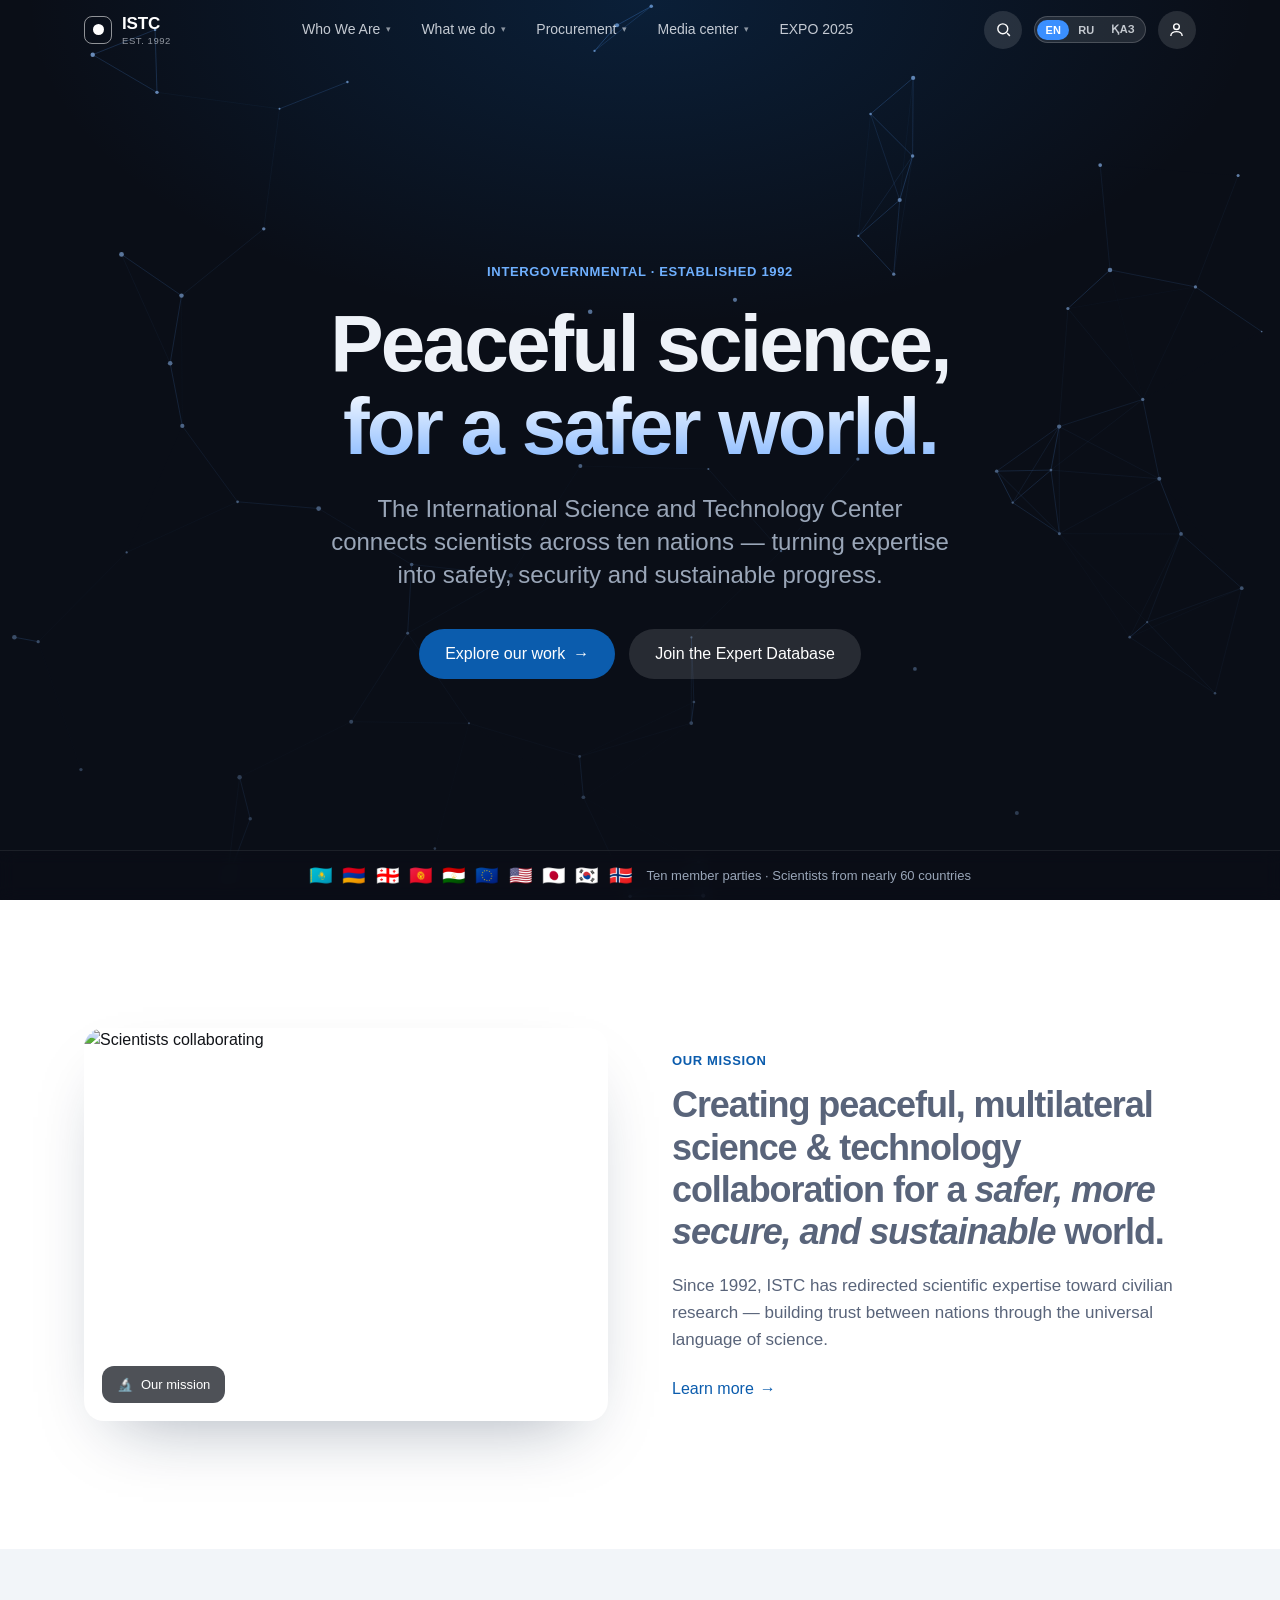
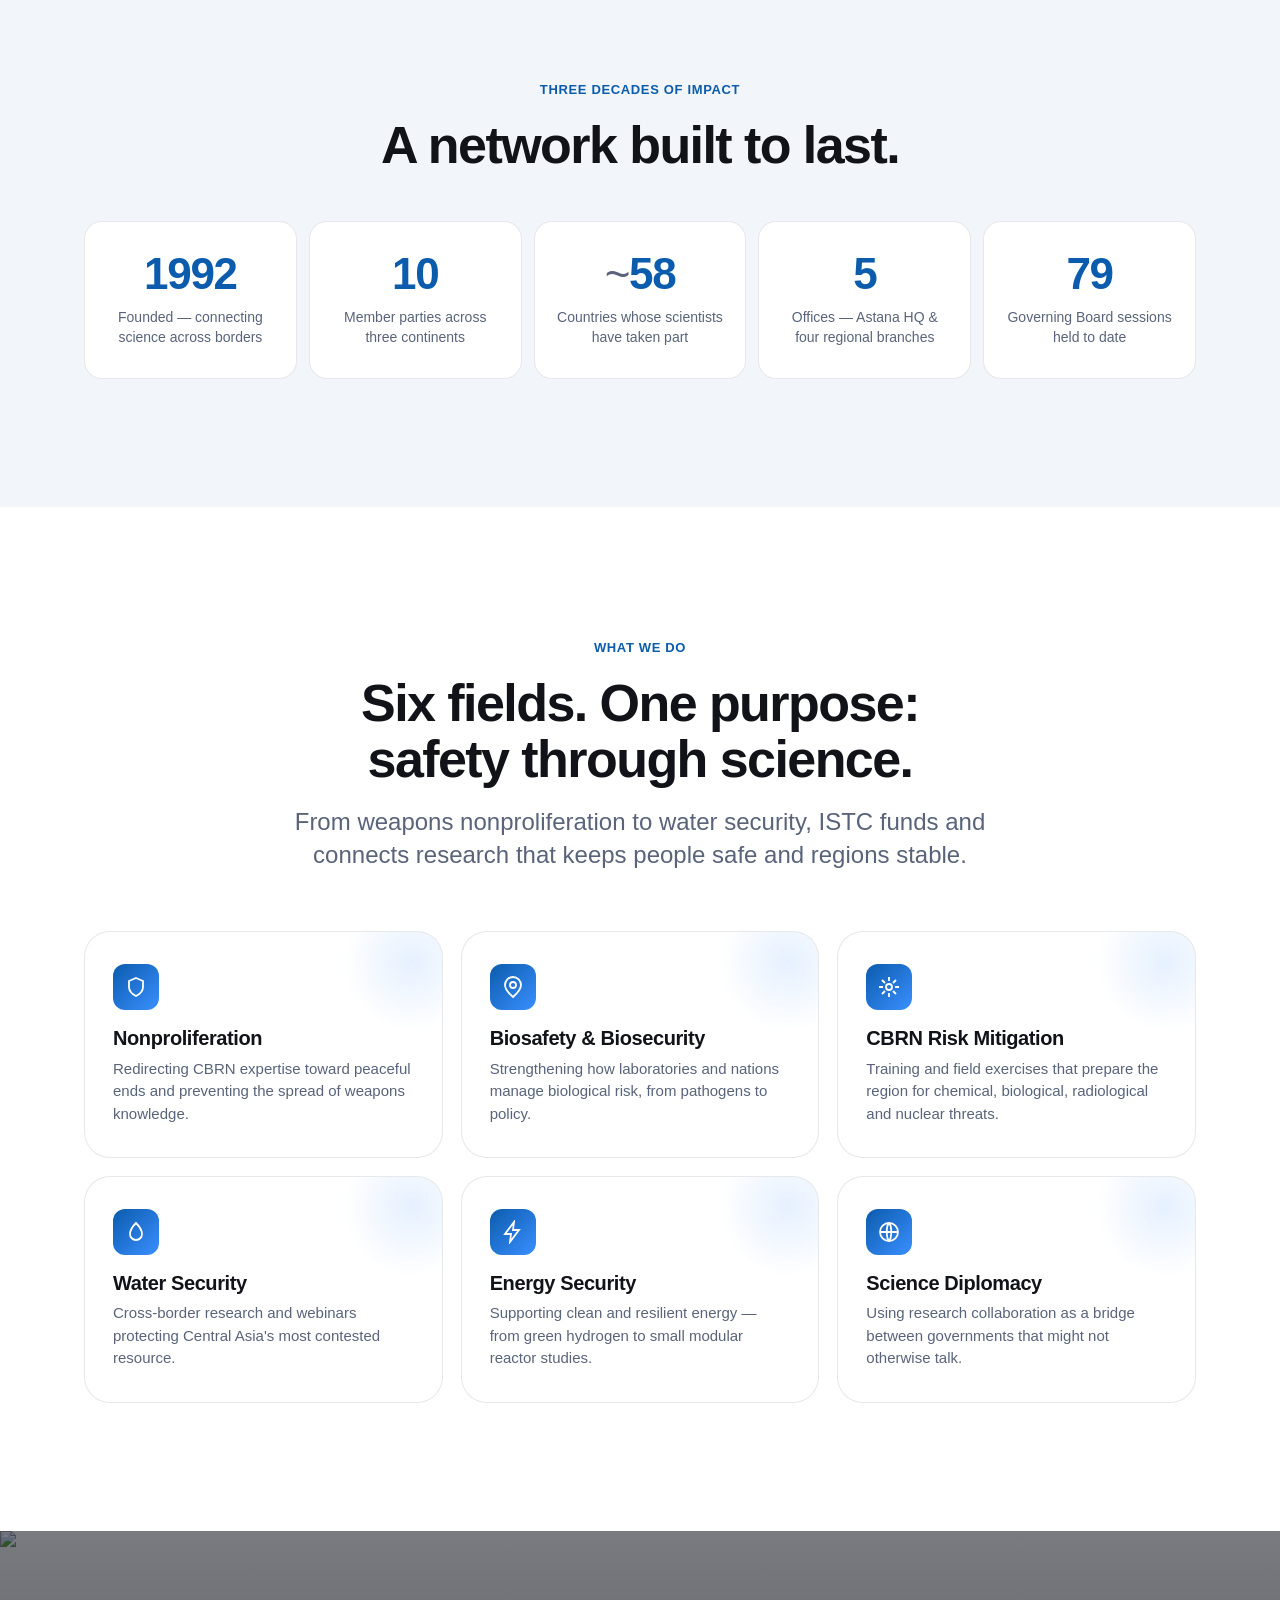
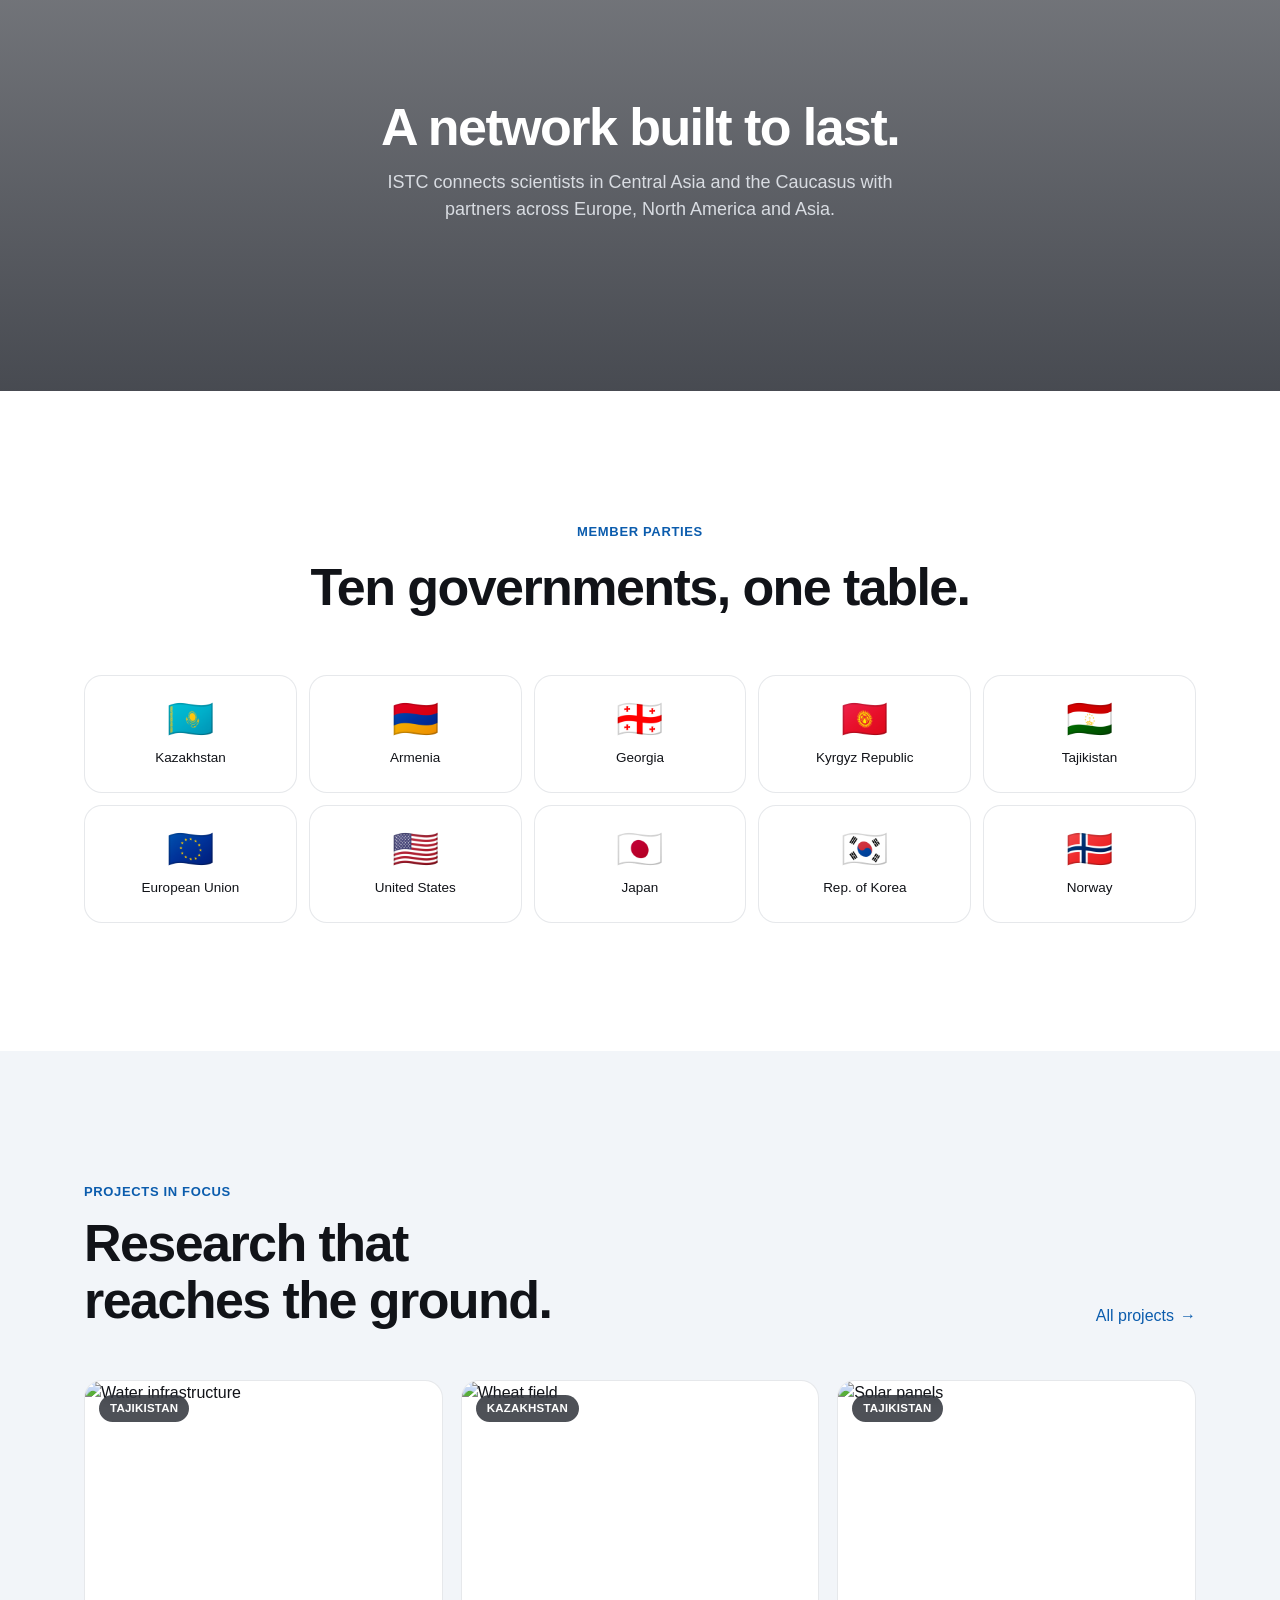
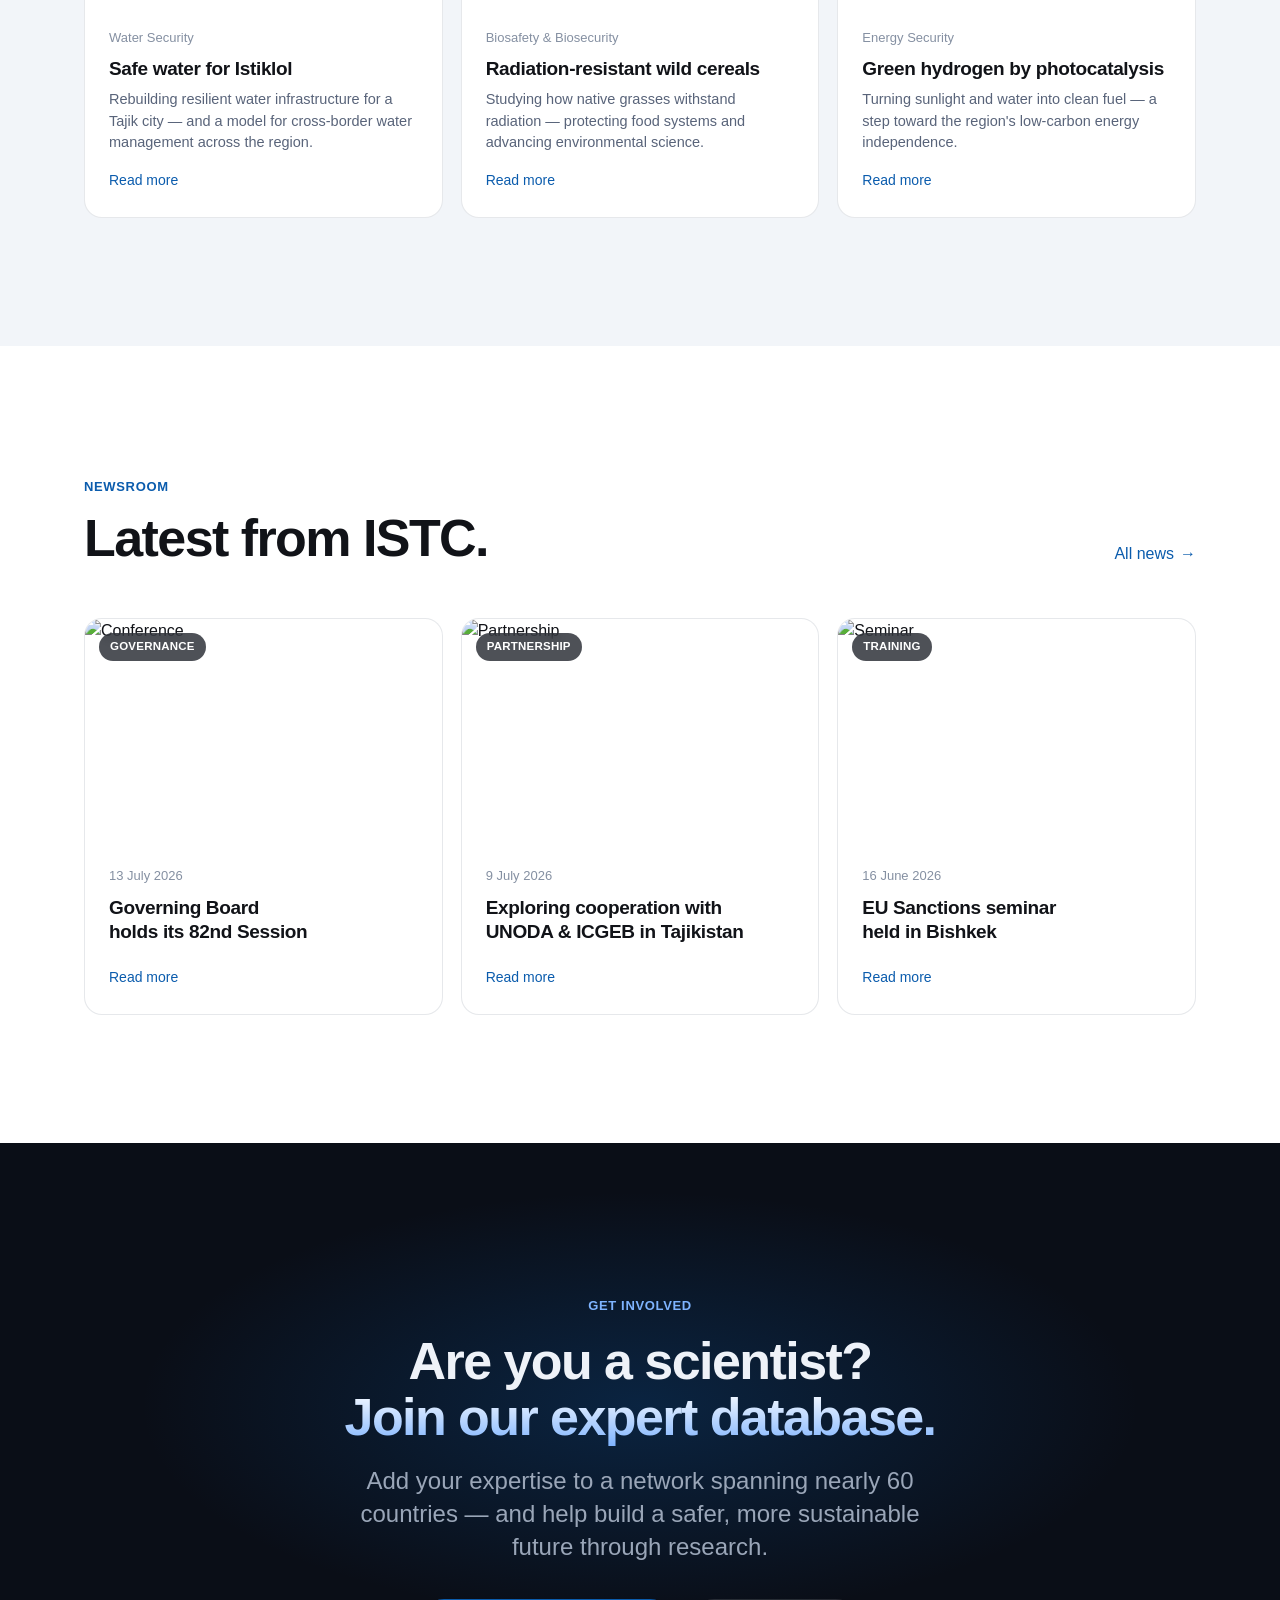
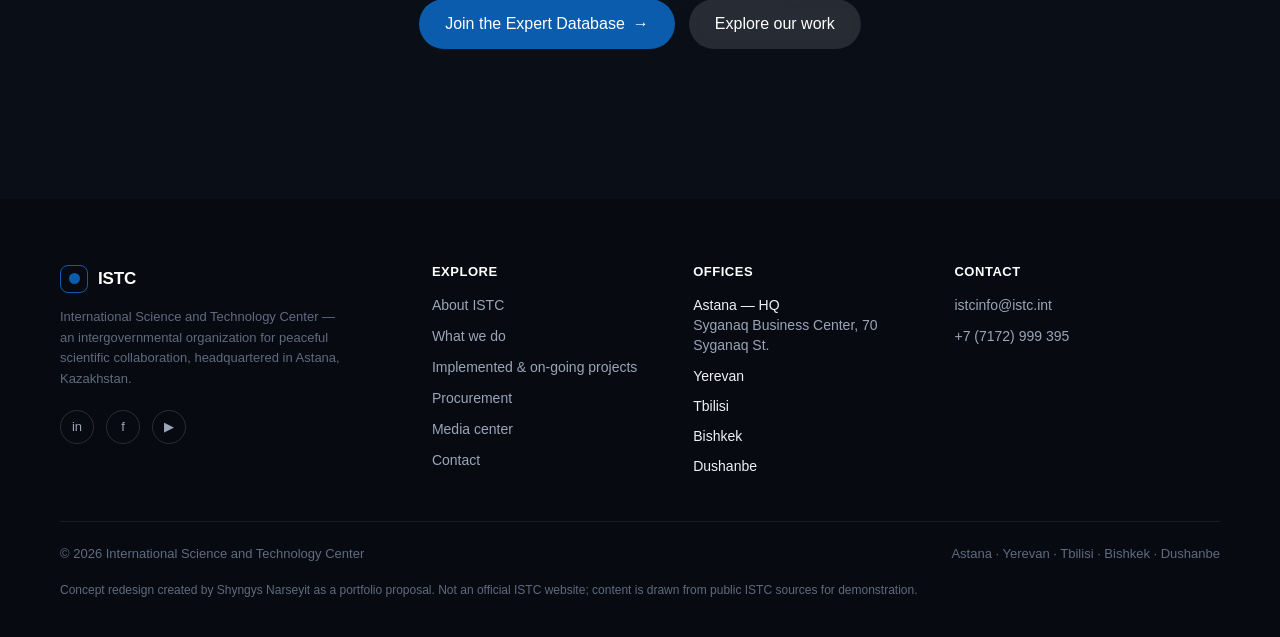
==== commit c6d6706c: "Rebuild redesign to mirror real ISTC architecture, with photos - Mega-menu nav matching istc.int: Wh" ====
--- a/redesign/index.html
+++ b/redesign/index.html
@@ -9,33 +9,8 @@
 <meta property="og:description" content="An intergovernmental organization connecting scientists across nations since 1992." />
 <link rel="stylesheet" href="assets/styles.css" />
 </head>
-<body>
-
-<nav class="nav on-dark" id="nav">
-  <div class="nav-inner">
-    <a href="index.html" class="brand"><span class="brand-mark"></span><span class="brand-txt">ISTC<small>Est. 1992</small></span></a>
-    <div class="nav-links">
-      <a href="about.html" data-i18n="nav_about">About</a>
-      <a href="what-we-do.html" data-i18n="nav_work">What We Do</a>
-      <a href="projects.html" data-i18n="nav_projects">Projects</a>
-      <a href="news.html" data-i18n="nav_news">News</a>
-      <a href="contact.html" data-i18n="nav_contact">Contact</a>
-    </div>
-    <div class="nav-actions">
-      <div class="lang-switch" role="group" aria-label="Language"><button data-lang="en" class="active">EN</button><button data-lang="ru">RU</button><button data-lang="kk">ҚАЗ</button></div>
-      <a href="https://www.istc.int" target="_blank" rel="noopener" class="nav-cta" data-i18n="nav_join">Join Expert Database</a>
-      <button class="hamb" id="hamb" aria-label="Menu" aria-expanded="false"><span></span><span></span><span></span></button>
-    </div>
-  </div>
-</nav>
-<div class="mobile-menu" id="mobileMenu">
-  <a href="about.html"><span data-i18n="nav_about">About</span> <span class="chev">→</span></a>
-  <a href="what-we-do.html"><span data-i18n="nav_work">What We Do</span> <span class="chev">→</span></a>
-  <a href="projects.html"><span data-i18n="nav_projects">Projects</span> <span class="chev">→</span></a>
-  <a href="news.html"><span data-i18n="nav_news">News</span> <span class="chev">→</span></a>
-  <a href="contact.html"><span data-i18n="nav_contact">Contact</span> <span class="chev">→</span></a>
-  <a href="https://www.istc.int" target="_blank" rel="noopener" class="mm-cta"><span data-i18n="nav_join">Join Expert Database</span> <span class="chev">↗</span></a>
-</div>
+<body data-page="home">
+<div id="nav-root"></div>
 
 <!-- HERO -->
 <header class="hero" id="top">
@@ -53,13 +28,17 @@
   <div class="hero-strip"><div class="row"><span class="flags">🇰🇿 🇦🇲 🇬🇪 🇰🇬 🇹🇯 🇪🇺 🇺🇸 🇯🇵 🇰🇷 🇳🇴</span><span data-i18n="hero_strip">Ten member parties · Scientists from nearly 60 countries</span></div></div>
 </header>
 
-<!-- MISSION -->
+<!-- MISSION + PHOTO -->
 <section class="band">
   <div class="wrap">
-    <div class="mission reveal">
-      <span class="eyebrow" data-i18n="mission_eyebrow">Our mission</span>
-      <p class="big" style="margin-top:20px" data-i18n-html="mission_big">Creating peaceful, multilateral science &amp; technology collaboration for a <em>safer, more secure, and sustainable</em> world.</p>
-      <p class="sub" data-i18n="mission_sub">Since 1992, ISTC has redirected scientific expertise toward civilian research — building trust between nations through the universal language of science.</p>
+    <div class="media-split reveal">
+      <div class="ms-media"><img src="https://images.unsplash.com/photo-1522071820081-009f0129c71c?w=900&q=80&auto=format&fit=crop" alt="Scientists collaborating" loading="lazy" /><div class="badge-float">🔬 <span data-i18n="mission_eyebrow">Our mission</span></div></div>
+      <div class="ms-body">
+        <span class="eyebrow" data-i18n="mission_eyebrow">Our mission</span>
+        <p class="big" style="font-size:clamp(24px,3.2vw,36px);font-weight:600;letter-spacing:-.03em;line-height:1.18" data-i18n-html="mission_big">Creating peaceful, multilateral science &amp; technology collaboration for a <em>safer, more secure, and sustainable</em> world.</p>
+        <p style="margin-top:18px" data-i18n="mission_sub">Since 1992, ISTC has redirected scientific expertise toward civilian research — building trust between nations through the universal language of science.</p>
+        <a href="about.html" class="arrow-link" style="margin-top:8px"><span data-i18n="more">Learn more</span> <span class="chev">→</span></a>
+      </div>
     </div>
   </div>
 </section>
@@ -100,13 +79,21 @@
   </div>
 </section>
 
+<!-- PHOTO BANNER -->
+<section class="photo-banner reveal">
+  <img src="https://images.unsplash.com/photo-1581091226825-a6a2a5aee158?w=1600&q=80&auto=format&fit=crop" alt="Researcher in a laboratory" loading="lazy" />
+  <div class="pb-inner">
+    <h2 class="h2" data-i18n="stats_h2">A network built to last.</h2>
+    <p data-i18n="home_members_lead">ISTC connects scientists in Central Asia and the Caucasus with partners across Europe, North America and Asia.</p>
+  </div>
+</section>
+
 <!-- MEMBERS -->
-<section class="band g2" id="members">
+<section class="band" id="members">
   <div class="wrap">
     <div class="sec-head reveal">
       <span class="eyebrow" data-i18n="home_members_eyebrow">Member parties</span>
       <h2 class="h2" data-i18n="home_members_h2">Ten governments, one table.</h2>
-      <p class="lead" data-i18n="home_members_lead">ISTC connects scientists in Central Asia and the Caucasus with partners across Europe, North America and Asia.</p>
     </div>
     <div class="members">
       <div class="member reveal d1"><div class="fl">🇰🇿</div><div class="cn" data-i18n="m_kz">Kazakhstan</div></div>
@@ -123,47 +110,32 @@
   </div>
 </section>
 
-<!-- PROJECTS PREVIEW -->
-<section class="band">
+<!-- PROJECTS PREVIEW (photo cards) -->
+<section class="band g2">
   <div class="wrap">
     <div class="sec-head-row reveal">
-      <div style="max-width:600px">
-        <span class="eyebrow" data-i18n="home_proj_eyebrow">Projects in focus</span>
-        <h2 class="h2" data-i18n="home_proj_h2">Research that reaches the ground.</h2>
-      </div>
+      <div style="max-width:600px"><span class="eyebrow" data-i18n="home_proj_eyebrow">Projects in focus</span><h2 class="h2" data-i18n="home_proj_h2">Research that reaches the ground.</h2></div>
       <a href="projects.html" class="arrow-link"><span data-i18n="home_proj_all">All projects</span> <span class="chev">→</span></a>
     </div>
-    <div class="proj-list">
-      <div class="proj reveal">
-        <div class="vis v-water"><span class="tagm" data-i18n="m_tj">Tajikistan</span><span class="glyph">💧</span></div>
-        <div class="body"><span class="loc" data-i18n="area_water_t">Water Security</span><h3 data-i18n="p_water_t">Safe water for Istiklol</h3><p data-i18n="p_water_d">Rebuilding resilient water infrastructure for a Tajik city — and a model for cross-border water management across the region.</p></div>
-      </div>
-      <div class="proj reveal">
-        <div class="vis v-crop"><span class="tagm" data-i18n="m_kz">Kazakhstan</span><span class="glyph">🌾</span></div>
-        <div class="body"><span class="loc" data-i18n="area_bio_t">Biosafety</span><h3 data-i18n="p_crop_t">Radiation-resistant wild cereals</h3><p data-i18n="p_crop_d">Studying how native grasses withstand radiation — protecting food systems and advancing environmental science.</p></div>
-      </div>
-      <div class="proj reveal">
-        <div class="vis v-hydro"><span class="tagm" data-i18n="m_tj">Tajikistan</span><span class="glyph">⚗️</span></div>
-        <div class="body"><span class="loc" data-i18n="area_energy_t">Energy Security</span><h3 data-i18n="p_hydro_t">Green hydrogen by photocatalysis</h3><p data-i18n="p_hydro_d">Turning sunlight and water into clean fuel — a step toward the region's low-carbon energy independence.</p></div>
-      </div>
+    <div class="grid-3">
+      <a href="projects.html" class="imgcard reveal d1"><div class="ic-photo"><span class="ic-tag" data-i18n="m_tj">Tajikistan</span><img src="https://images.unsplash.com/photo-1611273426858-450d8e3c9fce?w=700&q=80&auto=format&fit=crop" alt="Water infrastructure" loading="lazy" /></div><div class="ic-body"><div class="ic-meta" data-i18n="area_water_t">Water Security</div><h3 data-i18n="p_water_t">Safe water for Istiklol</h3><p data-i18n="p_water_d">Rebuilding resilient water infrastructure for a Tajik city — a model for cross-border water management.</p><span class="rd" data-i18n="read">Read more →</span></div></a>
+      <a href="projects.html" class="imgcard reveal d2"><div class="ic-photo"><span class="ic-tag" data-i18n="m_kz">Kazakhstan</span><img src="https://images.unsplash.com/photo-1500937386664-56d1dfef3854?w=700&q=80&auto=format&fit=crop" alt="Wheat field" loading="lazy" /></div><div class="ic-body"><div class="ic-meta" data-i18n="area_bio_t">Biosafety</div><h3 data-i18n="p_crop_t">Radiation-resistant wild cereals</h3><p data-i18n="p_crop_d">Studying how native grasses withstand radiation — protecting food systems and the environment.</p><span class="rd" data-i18n="read">Read more →</span></div></a>
+      <a href="projects.html" class="imgcard reveal d3"><div class="ic-photo"><span class="ic-tag" data-i18n="m_tj">Tajikistan</span><img src="https://images.unsplash.com/photo-1509391366360-2e959784a276?w=700&q=80&auto=format&fit=crop" alt="Solar panels" loading="lazy" /></div><div class="ic-body"><div class="ic-meta" data-i18n="area_energy_t">Energy Security</div><h3 data-i18n="p_hydro_t">Green hydrogen by photocatalysis</h3><p data-i18n="p_hydro_d">Turning sunlight and water into clean fuel — toward the region's low-carbon energy independence.</p><span class="rd" data-i18n="read">Read more →</span></div></a>
     </div>
   </div>
 </section>
 
-<!-- NEWS PREVIEW -->
-<section class="band g2">
+<!-- NEWS PREVIEW (photo cards) -->
+<section class="band">
   <div class="wrap">
     <div class="sec-head-row reveal">
-      <div style="max-width:600px">
-        <span class="eyebrow" data-i18n="home_news_eyebrow">Newsroom</span>
-        <h2 class="h2" data-i18n="home_news_h2">Latest from ISTC.</h2>
-      </div>
+      <div style="max-width:600px"><span class="eyebrow" data-i18n="home_news_eyebrow">Newsroom</span><h2 class="h2" data-i18n="home_news_h2">Latest from ISTC.</h2></div>
       <a href="news.html" class="arrow-link"><span data-i18n="home_news_all">All news</span> <span class="chev">→</span></a>
     </div>
-    <div class="news-grid">
-      <a href="news.html" class="news reveal d1"><div class="meta"><span class="cat" data-i18n="n1_cat">Governance</span><span class="date" data-i18n="n1_date">13 July 2026</span></div><h3 data-i18n="n1_t">Governing Board holds its 82nd Session</h3><p data-i18n="n1_d">The Board reviewed new directions and a planned expansion toward the Middle East and Southeast Asia.</p><span class="rd" data-i18n="read">Read more →</span></a>
-      <a href="news.html" class="news reveal d2"><div class="meta"><span class="cat" data-i18n="n2_cat">Partnership</span><span class="date" data-i18n="n2_date">9 July 2026</span></div><h3 data-i18n="n2_t">Exploring cooperation with UNODA &amp; ICGEB in Tajikistan</h3><p data-i18n="n2_d">ISTC opened talks to deepen biosecurity work across Central Asia.</p><span class="rd" data-i18n="read">Read more →</span></a>
-      <a href="news.html" class="news reveal d3"><div class="meta"><span class="cat" data-i18n="n3_cat">Training</span><span class="date" data-i18n="n3_date">16 June 2026</span></div><h3 data-i18n="n3_t">EU Sanctions seminar held in Bishkek</h3><p data-i18n="n3_d">The latest in ISTC's recurring series on sanctions compliance.</p><span class="rd" data-i18n="read">Read more →</span></a>
+    <div class="grid-3">
+      <a href="news.html" class="imgcard reveal d1"><div class="ic-photo"><span class="ic-tag" data-i18n="n1_cat">Governance</span><img src="https://images.unsplash.com/photo-1540575467063-178a50c2df87?w=700&q=80&auto=format&fit=crop" alt="Conference" loading="lazy" /></div><div class="ic-body"><div class="ic-meta" data-i18n="n1_date">13 July 2026</div><h3 data-i18n="n1_t">Governing Board holds its 82nd Session</h3><span class="rd" data-i18n="read">Read more →</span></div></a>
+      <a href="news.html" class="imgcard reveal d2"><div class="ic-photo"><span class="ic-tag" data-i18n="n2_cat">Partnership</span><img src="https://images.unsplash.com/photo-1521791136064-7986c2920216?w=700&q=80&auto=format&fit=crop" alt="Partnership" loading="lazy" /></div><div class="ic-body"><div class="ic-meta" data-i18n="n2_date">9 July 2026</div><h3 data-i18n="n2_t">Exploring cooperation with UNODA &amp; ICGEB in Tajikistan</h3><span class="rd" data-i18n="read">Read more →</span></div></a>
+      <a href="news.html" class="imgcard reveal d3"><div class="ic-photo"><span class="ic-tag" data-i18n="n3_cat">Training</span><img src="https://images.unsplash.com/photo-1521737604893-d14cc237f11d?w=700&q=80&auto=format&fit=crop" alt="Seminar" loading="lazy" /></div><div class="ic-body"><div class="ic-meta" data-i18n="n3_date">16 June 2026</div><h3 data-i18n="n3_t">EU Sanctions seminar held in Bishkek</h3><span class="rd" data-i18n="read">Read more →</span></div></a>
     </div>
   </div>
 </section>
@@ -180,22 +152,8 @@
   </div>
 </section>
 
-<footer>
-  <div class="foot-grid">
-    <div class="foot-brand">
-      <a href="index.html" class="brand"><span class="brand-mark"></span><span class="brand-txt">ISTC</span></a>
-      <p data-i18n="foot_tagline">International Science and Technology Center — an intergovernmental organization for peaceful scientific collaboration, headquartered in Astana, Kazakhstan.</p>
-      <div class="foot-social"><a href="https://www.linkedin.com/company/istc/" target="_blank" rel="noopener" aria-label="LinkedIn">in</a><a href="https://www.facebook.com/istc.int/" target="_blank" rel="noopener" aria-label="Facebook">f</a><a href="https://www.youtube.com/@ISTC.1" target="_blank" rel="noopener" aria-label="YouTube">▶</a></div>
-    </div>
-    <div><h4 data-i18n="foot_explore">Explore</h4><ul><li><a href="about.html" data-i18n="nav_about">About</a></li><li><a href="what-we-do.html" data-i18n="nav_work">What We Do</a></li><li><a href="projects.html" data-i18n="nav_projects">Projects</a></li><li><a href="news.html" data-i18n="nav_news">News</a></li><li><a href="contact.html" data-i18n="nav_contact">Contact</a></li></ul></div>
-    <div><h4 data-i18n="foot_offices">Offices</h4><ul class="offices-foot"><li><b data-i18n="foot_hq">Astana — HQ</b><span data-i18n="foot_hq_a">Syganaq Business Center, 70 Syganaq St.</span></li><li><b data-i18n="off_ye_c">Yerevan</b></li><li><b data-i18n="off_tb_c">Tbilisi</b></li><li><b data-i18n="off_bi_c">Bishkek</b></li><li><b data-i18n="off_du_c">Dushanbe</b></li></ul></div>
-    <div><h4 data-i18n="foot_contact_h">Contact</h4><ul><li><a href="mailto:istcinfo@istc.int">istcinfo@istc.int</a></li><li><a href="tel:+77172999395">+7 (7172) 999 395</a></li></ul></div>
-  </div>
-  <div class="foot-bottom"><span data-i18n="foot_rights">© 2026 International Science and Technology Center</span><span data-i18n="foot_cities">Astana · Yerevan · Tbilisi · Bishkek · Dushanbe</span></div>
-  <p class="disc" data-i18n="foot_disc">Concept redesign created by Shyngys Narseyit as a portfolio proposal. Not an official ISTC website; content is drawn from public ISTC sources for demonstration.</p>
-</footer>
-
-<button class="totop" id="totop" aria-label="Back to top">↑</button>
+<div id="footer-root"></div>
+<script src="assets/components.js"></script>
 <script src="assets/i18n.js"></script>
 <script src="assets/main.js"></script>
 </body>
--- a/redesign/assets/styles.css
+++ b/redesign/assets/styles.css
@@ -376,3 +376,155 @@
   .reveal{opacity:1;transform:none}
   .mobile-menu a{opacity:1;transform:none}
 }
+
+/* ============================================================
+   MEGA-MENU NAV (matches real ISTC architecture)
+   ============================================================ */
+.nav-menu{display:flex;align-items:center;gap:2px;list-style:none;margin:0;padding:0}
+.nav-item{position:relative}
+.nav-trigger{display:flex;align-items:center;gap:6px;color:var(--text-2);font-weight:500;font-size:14px;padding:9px 14px;border-radius:20px;cursor:pointer;transition:color .3s,background .3s;white-space:nowrap}
+.nav-trigger:hover{color:var(--brand)}
+.nav-trigger .caret{font-size:9px;opacity:.7;transition:transform .3s var(--ease)}
+.nav-item.active > .nav-trigger{color:var(--brand);background:var(--brand-soft)}
+.nav-item.has-mega:hover .caret,.nav-item.has-mega:focus-within .caret{transform:rotate(180deg)}
+.mega{position:absolute;top:calc(100% + 10px);left:50%;transform:translateX(-50%) translateY(8px);min-width:300px;
+  background:var(--card);border:1px solid var(--line);border-radius:16px;box-shadow:0 30px 70px -30px rgba(10,30,60,.4);
+  padding:10px;opacity:0;visibility:hidden;transition:opacity .28s var(--ease),transform .28s var(--ease),visibility .28s;z-index:210}
+.mega::before{content:"";position:absolute;top:-16px;left:0;right:0;height:16px}
+.nav-item.has-mega:hover .mega,.nav-item.has-mega:focus-within .mega{opacity:1;visibility:visible;transform:translateX(-50%) translateY(0)}
+.mega-link{display:flex;flex-direction:column;gap:2px;padding:12px 14px;border-radius:11px;transition:background .25s}
+.mega-link:hover{background:var(--paper-2)}
+.mega-link b{font-size:15px;font-weight:600;color:var(--text);letter-spacing:-.01em}
+.mega-link span{font-size:12.5px;color:var(--text-3);line-height:1.35}
+.mega-link:hover b{color:var(--brand)}
+/* nav over dark hero */
+.nav.on-dark:not(.scrolled) .nav-trigger{color:rgba(238,242,248,.82)}
+.nav.on-dark:not(.scrolled) .nav-trigger:hover{color:#fff}
+.nav.on-dark:not(.scrolled) .nav-item.active > .nav-trigger{color:#fff;background:rgba(255,255,255,.14)}
+.icon-btn{width:38px;height:38px;border-radius:50%;border:none;background:rgba(120,140,170,.14);color:var(--text-2);display:grid;place-items:center;cursor:pointer;transition:background .3s,color .3s}
+.icon-btn:hover{background:var(--brand);color:#fff}
+.icon-btn svg{width:17px;height:17px}
+.nav.on-dark:not(.scrolled) .icon-btn{background:rgba(255,255,255,.12);color:#fff}
+.nav.on-dark:not(.scrolled) .icon-btn:hover{background:var(--brand-2)}
+@media(max-width:1040px){.nav-menu{display:none}}
+
+/* mobile accordion menu */
+.mm-group{border-bottom:1px solid rgba(255,255,255,.09)}
+.mm-head{width:100%;background:none;border:none;color:var(--ink);font-family:inherit;font-size:26px;font-weight:600;letter-spacing:-.02em;padding:16px 0;display:flex;justify-content:space-between;align-items:center;cursor:pointer;text-align:left}
+.mm-head .caret{font-size:16px;color:var(--brand-2);transition:transform .3s var(--ease)}
+.mm-group.open .mm-head .caret{transform:rotate(180deg)}
+.mm-sub{max-height:0;overflow:hidden;transition:max-height .4s var(--ease)}
+.mm-sub a{display:block;color:var(--ink-2);font-size:17px;font-weight:400;padding:11px 0 11px 2px;border:none}
+.mm-sub a:hover{color:#fff}
+.mobile-menu .mm-simple{color:var(--ink);font-size:26px;font-weight:600;letter-spacing:-.02em;padding:16px 0;border-bottom:1px solid rgba(255,255,255,.09);display:flex;justify-content:space-between;align-items:center}
+.mobile-menu{overflow-y:auto}
+body.menu-open .mm-group,body.menu-open .mm-simple{opacity:0;transform:translateY(14px);animation:menuIn .5s var(--ease) forwards}
+body.menu-open .mm-group:nth-child(1){animation-delay:.06s}body.menu-open .mm-group:nth-child(2){animation-delay:.12s}
+body.menu-open .mm-group:nth-child(3){animation-delay:.18s}body.menu-open .mm-simple:nth-child(4){animation-delay:.24s}
+body.menu-open .mm-simple:nth-child(5){animation-delay:.3s}
+
+/* search overlay */
+.search-overlay{position:fixed;inset:0;z-index:260;background:rgba(10,14,23,.86);backdrop-filter:blur(14px);-webkit-backdrop-filter:blur(14px);
+  display:flex;flex-direction:column;align-items:center;padding:16vh 24px 0;opacity:0;visibility:hidden;transition:opacity .35s var(--ease),visibility .35s}
+.search-overlay.open{opacity:1;visibility:visible}
+.search-box{width:100%;max-width:640px}
+.search-box input{width:100%;font-family:inherit;font-size:clamp(24px,4vw,38px);font-weight:600;letter-spacing:-.02em;color:#fff;background:none;border:none;border-bottom:2px solid rgba(255,255,255,.2);padding:14px 4px;outline:none}
+.search-box input::placeholder{color:rgba(238,242,248,.4)}
+.search-box input:focus{border-color:var(--brand-2)}
+.search-hint{margin-top:16px;color:var(--ink-3);font-size:14px}
+.search-results{margin-top:24px;display:flex;flex-direction:column;gap:2px}
+.search-results a{color:var(--ink-2);font-size:17px;padding:12px 4px;border-top:1px solid rgba(255,255,255,.08);display:flex;justify-content:space-between;transition:color .2s}
+.search-results a:hover{color:#fff}
+.search-results a.hide{display:none}
+.search-close{position:absolute;top:26px;right:26px;width:44px;height:44px;border-radius:50%;border:1px solid rgba(255,255,255,.2);background:none;color:#fff;font-size:20px;cursor:pointer;transition:background .3s}
+.search-close:hover{background:rgba(255,255,255,.12)}
+
+/* ============================================================
+   PHOTOGRAPHY
+   ============================================================ */
+.page-header.with-photo{padding-bottom:0}
+.ph-photo{margin-top:44px;height:clamp(200px,32vw,380px);border-radius:20px 20px 0 0;overflow:hidden;position:relative;box-shadow:0 -1px 0 rgba(255,255,255,.06)}
+.ph-photo img{width:100%;height:100%;object-fit:cover}
+.ph-photo::after{content:"";position:absolute;inset:0;background:linear-gradient(180deg,transparent 55%,rgba(10,14,23,.35))}
+
+.media-split{display:grid;grid-template-columns:1fr 1fr;gap:clamp(30px,5vw,64px);align-items:center}
+.media-split.rev .ms-media{order:2}
+@media(max-width:820px){.media-split{grid-template-columns:1fr;gap:32px}.media-split.rev .ms-media{order:0}}
+.ms-media{position:relative;border-radius:20px;overflow:hidden;aspect-ratio:4/3;box-shadow:0 30px 70px -34px rgba(10,30,60,.4)}
+.ms-media img{width:100%;height:100%;object-fit:cover;transition:transform 1.2s var(--ease)}
+.media-split:hover .ms-media img{transform:scale(1.05)}
+.ms-media .badge-float{position:absolute;left:18px;bottom:18px;background:rgba(10,14,23,.72);backdrop-filter:blur(8px);color:#fff;font-size:13px;font-weight:500;padding:9px 15px;border-radius:12px;display:flex;align-items:center;gap:8px}
+.ms-body .eyebrow{margin-bottom:14px}
+.ms-body h2{margin-bottom:18px}
+.ms-body p{color:var(--text-2);font-size:17px;line-height:1.6;margin-bottom:16px}
+.ms-body .ms-list{list-style:none;display:flex;flex-direction:column;gap:12px;margin-top:20px}
+.ms-body .ms-list li{display:flex;gap:12px;align-items:flex-start;font-size:15.5px;color:var(--text)}
+.ms-body .ms-list .tick{flex:none;width:22px;height:22px;border-radius:50%;background:var(--brand-soft);color:var(--brand);display:grid;place-items:center;font-size:12px;font-weight:700;margin-top:1px}
+
+/* photo card (news/projects with real images) */
+.imgcard{background:var(--card);border:1px solid var(--line);border-radius:var(--r-md);overflow:hidden;display:flex;flex-direction:column;transition:transform .5s var(--ease),box-shadow .5s var(--ease)}
+.imgcard:hover{transform:translateY(-5px);box-shadow:0 26px 60px -28px rgba(11,40,80,.3)}
+.imgcard .ic-photo{aspect-ratio:16/10;overflow:hidden;position:relative}
+.imgcard .ic-photo img{width:100%;height:100%;object-fit:cover;transition:transform 1s var(--ease)}
+.imgcard:hover .ic-photo img{transform:scale(1.06)}
+.imgcard .ic-body{padding:24px 24px 26px;display:flex;flex-direction:column;flex:1}
+.imgcard .ic-tag{position:absolute;top:14px;left:14px;background:rgba(10,14,23,.72);backdrop-filter:blur(6px);color:#fff;font-size:11.5px;font-weight:600;letter-spacing:.02em;padding:5px 11px;border-radius:20px;text-transform:uppercase;z-index:1}
+.imgcard h3{font-size:19px;letter-spacing:-.018em;line-height:1.25;margin-bottom:8px}
+.imgcard p{font-size:14.5px;color:var(--text-2);line-height:1.5;flex:1}
+.imgcard .ic-meta{font-size:13px;color:var(--text-3);margin-bottom:10px}
+.imgcard .rd{margin-top:16px;font-size:14px;color:var(--brand);font-weight:500}
+
+/* project with photo (replaces gradient) */
+.proj .vis.photo-vis{padding:0}
+.proj .vis.photo-vis img{position:absolute;inset:0;width:100%;height:100%;object-fit:cover}
+.proj .vis.photo-vis::before{content:"";position:absolute;inset:0;z-index:1;background:linear-gradient(180deg,rgba(10,14,23,.15),rgba(10,14,23,.5))}
+.proj .vis.photo-vis .tagm,.proj .vis.photo-vis .glyph{z-index:2}
+.proj:hover .vis.photo-vis img{transform:scale(1.05);transition:transform 1.2s var(--ease)}
+
+/* full-bleed photo strip / parallax banner */
+.photo-banner{position:relative;height:clamp(280px,40vw,460px);overflow:hidden;display:flex;align-items:center;justify-content:center;text-align:center;color:#fff}
+.photo-banner img{position:absolute;inset:0;width:100%;height:100%;object-fit:cover}
+.photo-banner::after{content:"";position:absolute;inset:0;background:linear-gradient(180deg,rgba(10,14,23,.55),rgba(10,14,23,.75))}
+.photo-banner .pb-inner{position:relative;z-index:1;max-width:760px;padding:0 24px}
+.photo-banner .pb-inner h2{color:#fff;margin-bottom:14px}
+.photo-banner .pb-inner p{color:rgba(238,242,248,.85);font-size:18px;max-width:560px;margin:0 auto}
+
+/* diagram: process flow */
+.flow{display:grid;grid-template-columns:repeat(4,1fr);gap:0;position:relative}
+@media(max-width:820px){.flow{grid-template-columns:1fr 1fr}}
+@media(max-width:480px){.flow{grid-template-columns:1fr}}
+.flow-step{position:relative;padding:28px 22px;text-align:center}
+.flow-step .fnum{width:52px;height:52px;margin:0 auto 16px;border-radius:50%;background:linear-gradient(135deg,var(--brand),var(--brand-2));color:#fff;display:grid;place-items:center;font-size:20px;font-weight:600;position:relative;z-index:2}
+.flow-step h3{font-size:18px;margin-bottom:8px}
+.flow-step p{font-size:14px;color:var(--text-2);line-height:1.45}
+.flow-step:not(:last-child)::after{content:"";position:absolute;top:52px;left:60%;width:80%;height:2px;background:linear-gradient(90deg,var(--brand),rgba(11,92,173,.12));z-index:1}
+@media(max-width:820px){.flow-step:not(:last-child)::after{display:none}}
+
+/* documents list */
+.doc-list{display:grid;grid-template-columns:repeat(2,1fr);gap:14px}
+@media(max-width:700px){.doc-list{grid-template-columns:1fr}}
+.doc{display:flex;align-items:center;gap:16px;background:var(--card);border:1px solid var(--line);border-radius:14px;padding:20px 22px;transition:transform .4s var(--ease),box-shadow .4s var(--ease),border-color .4s}
+.doc:hover{transform:translateY(-3px);box-shadow:0 18px 40px -22px rgba(11,40,80,.26);border-color:rgba(11,92,173,.3)}
+.doc .dic{flex:none;width:44px;height:44px;border-radius:11px;background:var(--brand-soft);color:var(--brand);display:grid;place-items:center;font-size:18px}
+.doc .dinfo b{display:block;font-size:15.5px;font-weight:600;letter-spacing:-.01em}
+.doc .dinfo span{font-size:13px;color:var(--text-3)}
+.doc .darr{margin-left:auto;color:var(--brand);opacity:0;transform:translateX(-6px);transition:opacity .3s,transform .3s}
+.doc:hover .darr{opacity:1;transform:none}
+
+/* tender table */
+.tender-wrap{overflow-x:auto;border:1px solid var(--line);border-radius:16px}
+.tender{width:100%;border-collapse:collapse;min-width:560px;background:var(--card)}
+.tender th{text-align:left;font-size:12px;letter-spacing:.05em;text-transform:uppercase;color:var(--text-3);font-weight:600;padding:16px 20px;border-bottom:1px solid var(--line)}
+.tender td{padding:18px 20px;border-bottom:1px solid var(--line);font-size:15px;vertical-align:middle}
+.tender tr:last-child td{border-bottom:none}
+.tender tr:hover td{background:var(--paper-2)}
+.tender .t-title{font-weight:600;color:var(--text)}
+.status{font-size:12px;font-weight:600;padding:5px 11px;border-radius:20px;white-space:nowrap}
+.status.open{background:#e6f5ea;color:#1a7f37}
+.status.soon{background:#fff3e0;color:#b25c00}
+.status.closed{background:#f0f0f2;color:#6e6e73}
+
+@media(prefers-reduced-motion:reduce){
+  .mega,.search-overlay{transition:none}
+  .ms-media img,.imgcard .ic-photo img,.proj .vis.photo-vis img{transition:none}
+}
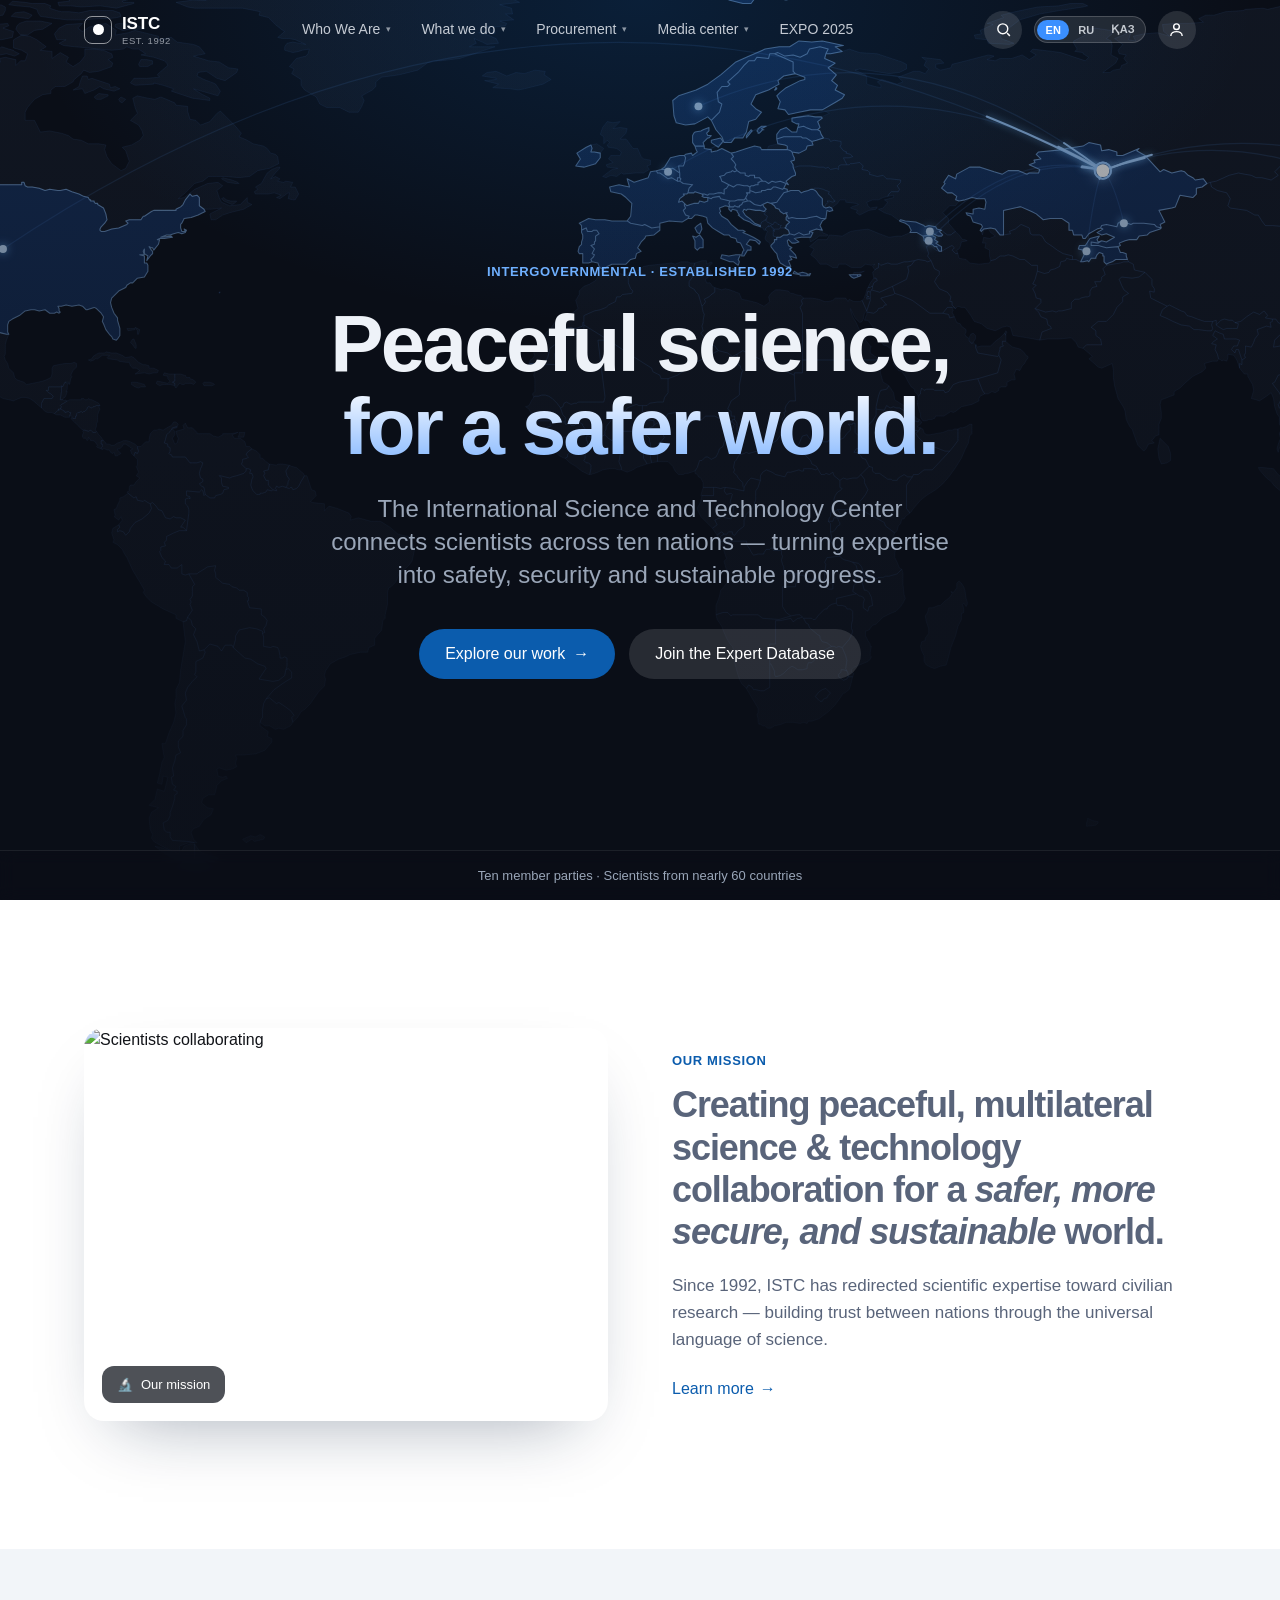
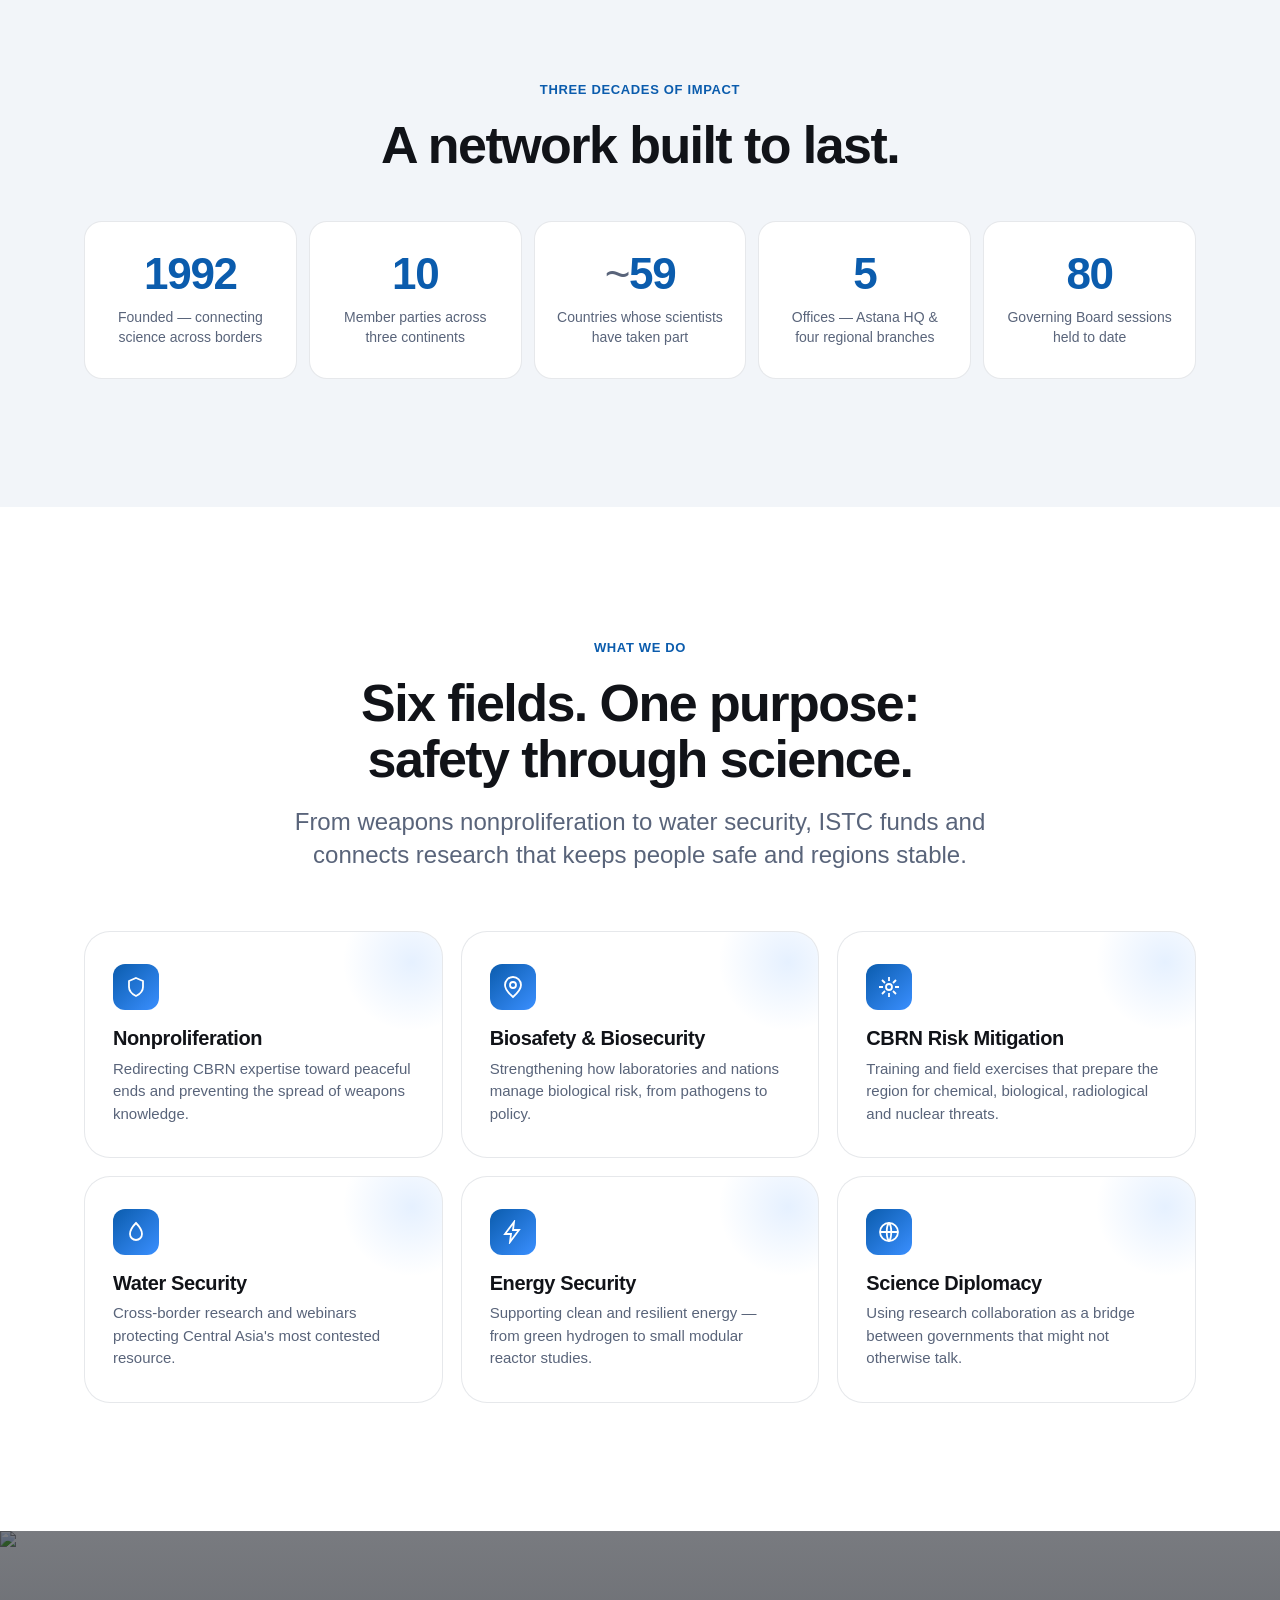
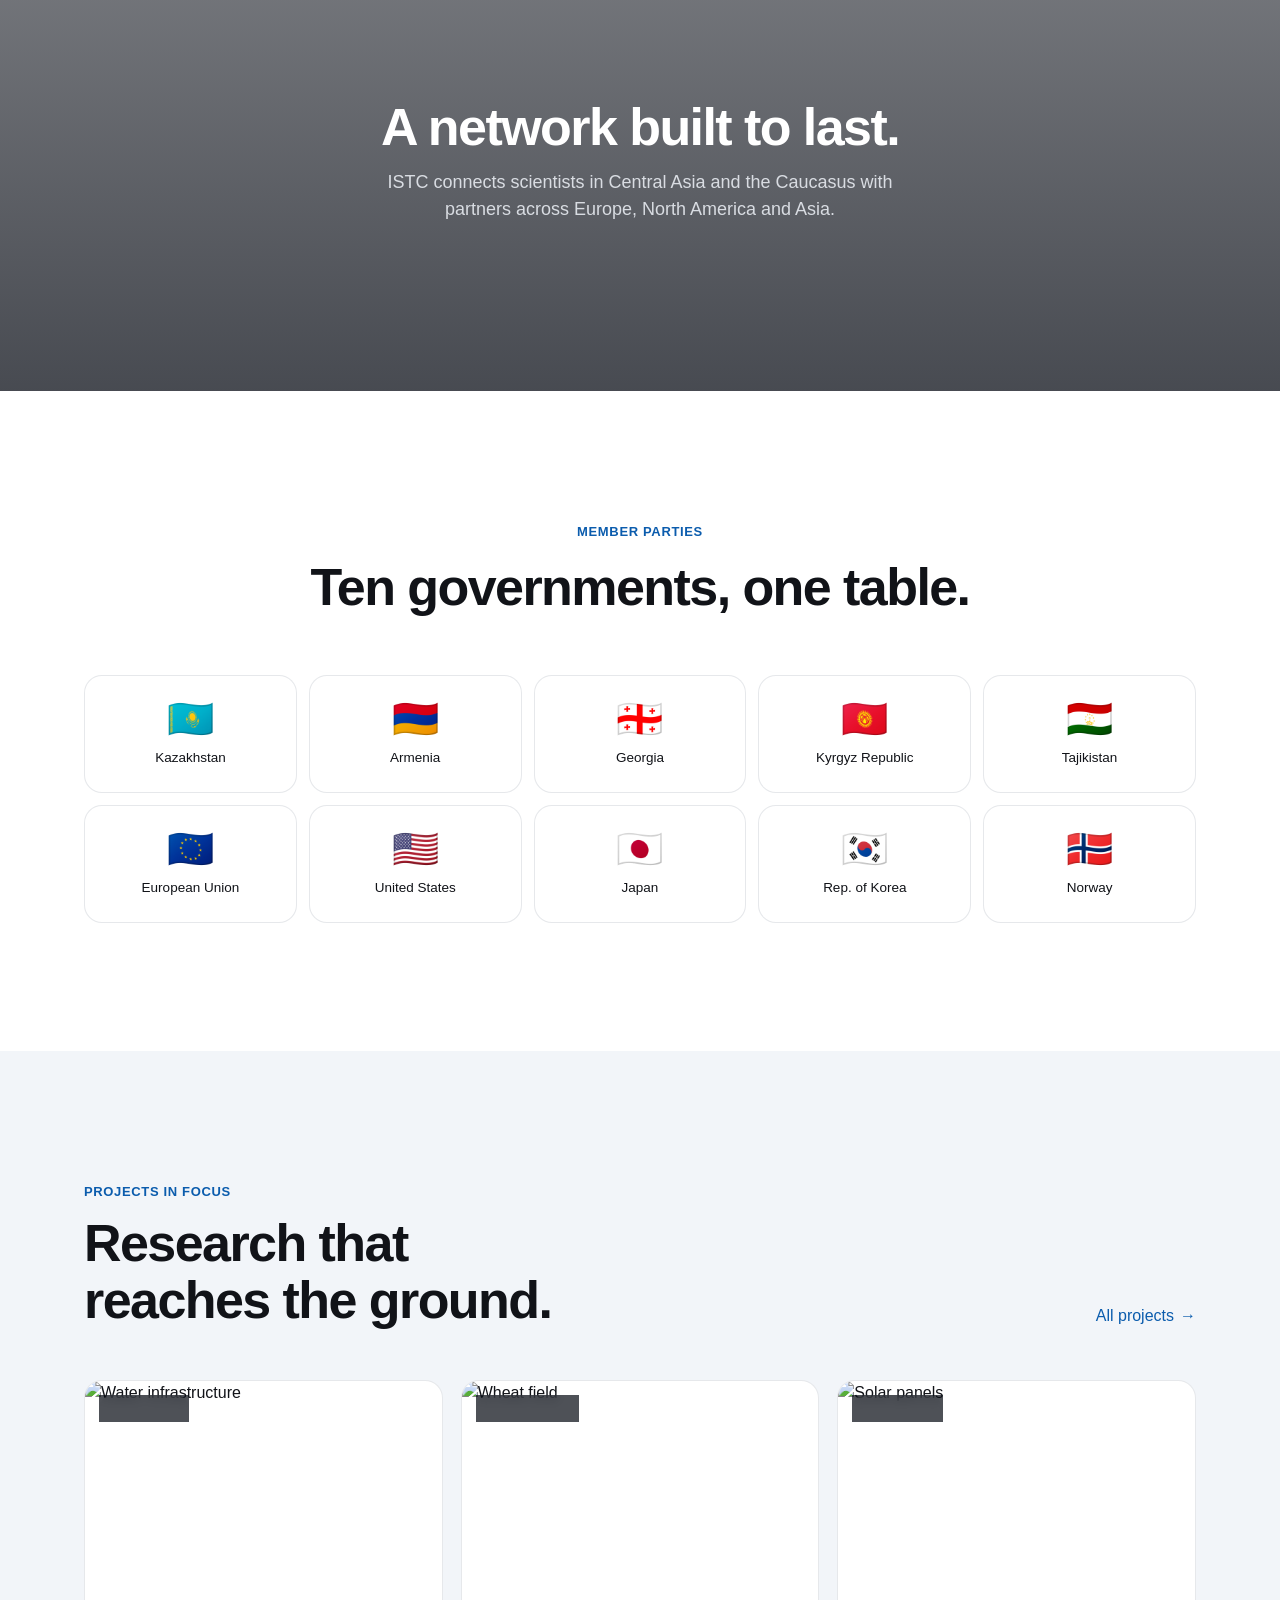
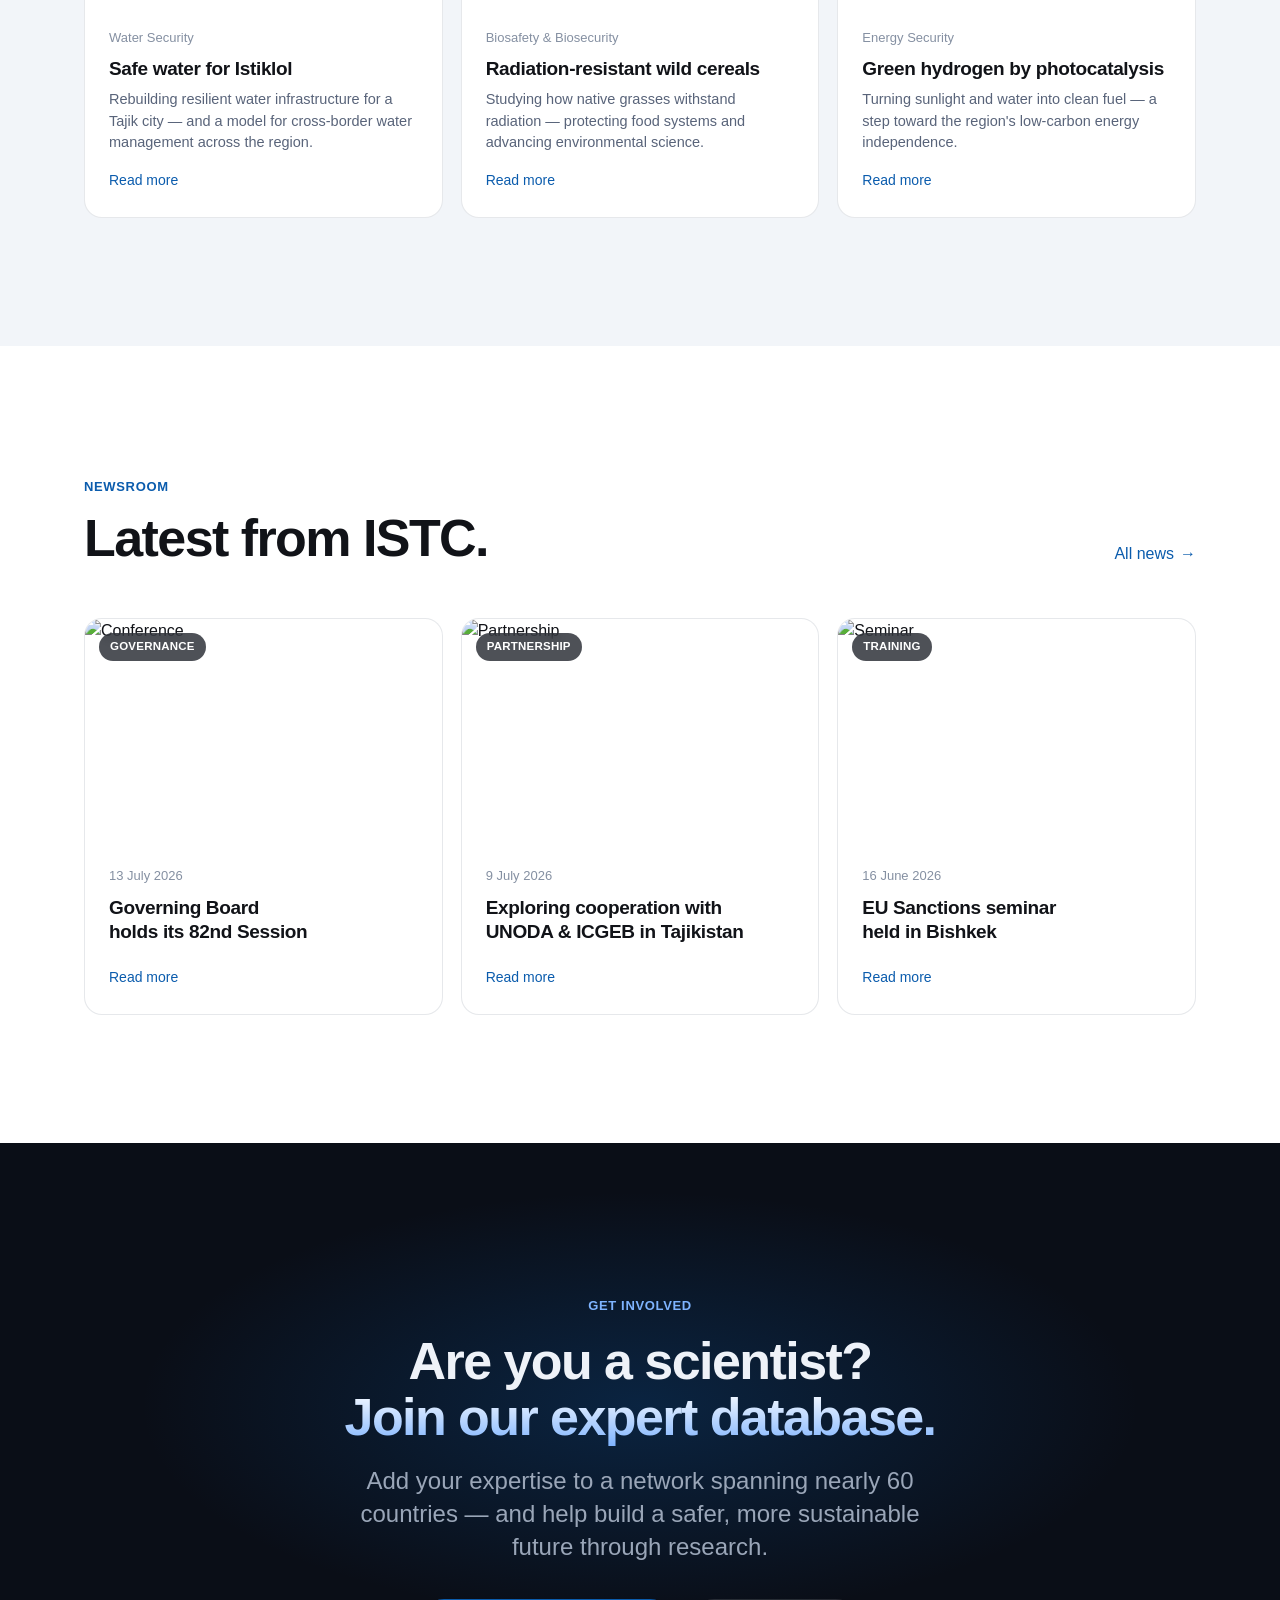
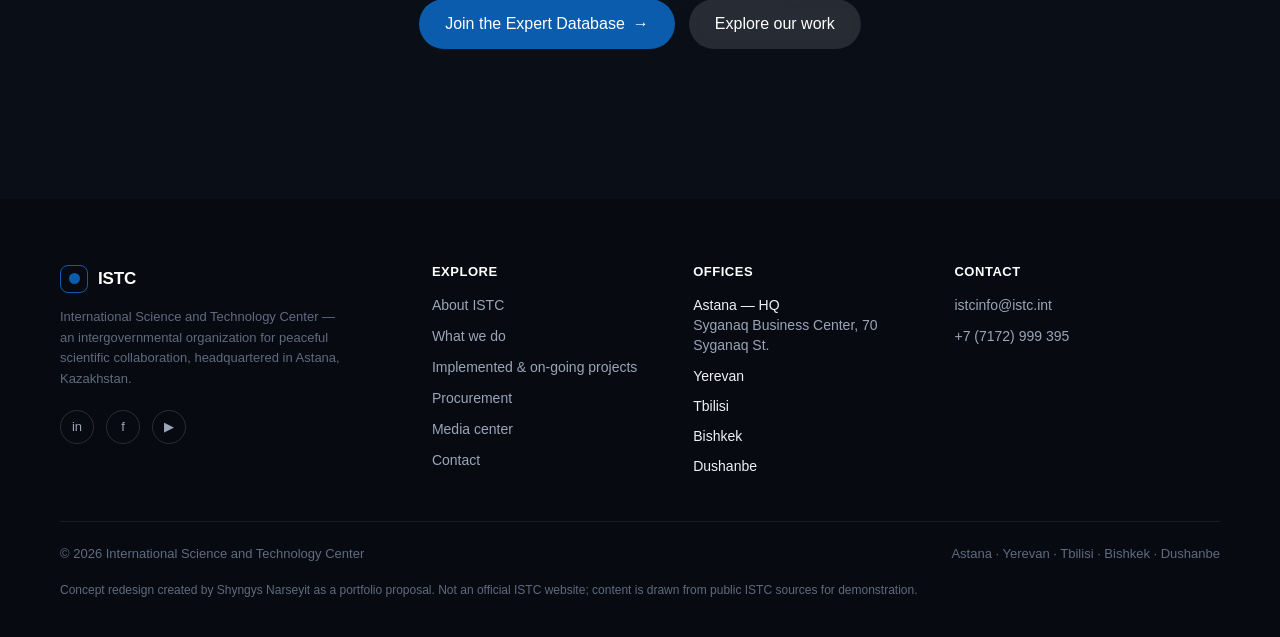
==== commit f03dfc89: "Replace hero particle network with an animated world map - Real country-border world map (GeoJSON) i" ====
--- a/redesign/index.html
+++ b/redesign/index.html
@@ -14,7 +14,7 @@
 
 <!-- HERO -->
 <header class="hero" id="top">
-  <canvas id="net" aria-hidden="true"></canvas>
+  <svg class="worldmap" viewBox="0 70 2000 770" preserveAspectRatio="xMidYMid slice" aria-hidden="true" xmlns="http://www.w3.org/2000/svg"><path class="wm-land" d="M1340 302L1346 304L1350 303L1351 301L1355 300L1359 298L1360 294L1364 293L1365 291L1368 292L1370 292L1373 292L1377 294L1379 294L1383 293L1384 294L1386 291L1390 291L1390 290L1391 288L1393 286L1396 287L1396 289L1397 289L1397 294L1399 296L1401 295L1404 294L1407 292L1411 292L1417 292L1418 294L1414 294L1411 295L1405 296L1399 297L1396 300L1397 302L1398 305L1395 307L1395 309L1394 311L1389 311L1391 315L1387 316L1385 319L1385 323L1383 324L1381 324L1377 325L1376 326L1372 326L1369 329L1369 334L1361 336L1358 336L1356 337L1353 336L1347 337L1338 334L1343 329L1343 326L1339 325L1338 321L1336 317L1339 314L1336 313L1338 309L1340 302ZM1091 533L1092 537L1094 540L1095 542L1097 545L1101 544L1103 544L1106 544L1106 543L1108 540L1111 540L1112 539L1114 539L1114 541L1121 541L1121 544L1122 546L1121 549L1122 553L1123 555L1123 562L1124 561L1127 561L1130 560L1133 561L1133 562L1133 565L1134 568L1133 570L1133 572L1122 572L1122 589L1125 594L1129 597L1119 600L1105 599L1101 596L1079 596L1078 597L1075 594L1071 594L1068 595L1065 596L1065 593L1065 588L1067 583L1068 580L1069 575L1071 573L1074 569L1076 567L1076 563L1076 560L1074 558L1073 554L1072 551L1072 550L1074 548L1072 542L1071 538L1068 535L1068 534L1071 533L1072 533L1074 533L1091 533ZM1069 532L1068 532L1066 528L1068 526L1070 525L1072 527L1070 528L1069 529L1069 532ZM1114 267L1114 269L1114 272L1117 273L1117 275L1115 275L1115 277L1112 280L1111 279L1111 278L1108 276L1107 274L1108 270L1109 268L1108 267L1107 266L1110 263L1110 264L1112 263L1113 265L1114 265L1114 267ZM1287 365L1288 365L1288 367L1292 366L1297 366L1300 366L1304 362L1308 359L1312 355L1313 357L1313 362L1310 362L1310 365L1311 366L1308 367L1308 369L1307 372L1307 374L1306 375L1289 372L1287 367L1287 365ZM636 807L631 807L628 805L625 805L619 805L619 792L621 795L624 799L631 802L639 804L636 807ZM639 623L642 627L645 622L651 622L652 624L662 633L667 634L673 638L679 640L680 642L674 651L680 652L686 653L691 652L696 648L697 643L699 642L702 645L702 650L697 653L694 655L687 660L680 668L678 672L677 678L677 684L676 685L675 688L675 691L682 696L681 700L685 702L685 705L679 712L671 715L660 716L654 716L655 719L654 723L655 726L651 728L646 729L640 727L638 728L639 734L643 735L646 734L647 736L642 738L638 742L637 747L636 750L631 750L626 753L625 757L630 761L635 762L633 767L627 771L623 777L618 779L616 782L618 788L621 791L619 791L614 790L600 789L598 786L598 782L595 782L593 780L592 774L596 772L598 768L598 765L600 760L602 753L602 750L604 749L604 747L601 746L603 743L600 741L599 735L601 734L600 727L602 721L603 716L607 714L605 709L605 704L609 700L609 695L612 690L612 685L611 684L608 674L612 669L611 663L613 658L617 653L621 649L619 647L620 645L620 636L626 633L628 628L627 626L632 621L639 623ZM1383 770L1387 772L1392 773L1392 774L1390 776L1382 777L1382 774L1383 771L1383 770ZM1808 727L1813 729L1816 728L1820 727L1824 727L1824 734L1822 736L1822 740L1820 739L1816 742L1815 742L1811 742L1808 737L1807 734L1804 729L1804 726L1808 727ZM1798 576L1800 581L1803 579L1805 581L1808 583L1807 586L1808 590L1809 593L1810 594L1812 599L1811 602L1813 605L1819 608L1823 611L1827 613L1826 615L1829 618L1832 624L1834 623L1836 625L1837 624L1838 630L1842 634L1845 636L1849 640L1851 645L1851 648L1851 651L1853 656L1853 661L1852 664L1850 669L1850 672L1849 676L1847 681L1843 684L1841 688L1839 691L1837 695L1835 698L1834 702L1833 706L1833 708L1830 710L1824 710L1819 712L1816 714L1813 717L1808 714L1805 713L1806 711L1803 712L1798 716L1793 714L1790 713L1787 713L1781 711L1778 708L1777 704L1775 701L1773 699L1767 698L1769 695L1768 691L1765 695L1760 696L1763 693L1764 690L1766 687L1766 683L1761 688L1758 689L1755 694L1751 692L1751 689L1748 685L1745 682L1746 681L1739 678L1735 678L1730 675L1720 676L1712 677L1706 679L1701 679L1695 682L1690 683L1689 686L1687 688L1682 688L1679 689L1674 688L1670 689L1666 689L1663 692L1661 691L1658 693L1656 695L1652 695L1648 695L1642 691L1639 690L1639 687L1642 686L1643 685L1643 683L1643 679L1643 676L1640 670L1639 667L1639 664L1637 660L1637 658L1634 656L1634 652L1630 647L1630 645L1632 647L1630 642L1633 644L1635 646L1635 643L1632 639L1631 637L1630 635L1631 632L1632 631L1632 628L1632 625L1634 621L1635 625L1637 621L1641 619L1644 617L1648 615L1651 615L1652 615L1657 613L1660 613L1661 611L1663 611L1666 611L1671 609L1674 607L1676 604L1679 601L1679 599L1680 596L1683 591L1686 596L1688 595L1686 592L1688 590L1690 591L1691 586L1694 584L1695 582L1698 581L1698 579L1701 580L1701 578L1703 578L1706 577L1710 579L1713 583L1717 583L1720 583L1719 580L1722 576L1724 574L1723 573L1726 570L1729 568L1732 568L1737 567L1736 564L1732 563L1735 562L1739 563L1742 565L1747 567L1748 566L1752 568L1755 566L1757 567L1758 566L1761 569L1759 572L1757 574L1755 574L1756 576L1754 579L1752 582L1753 583L1757 586L1761 588L1764 590L1768 593L1770 593L1773 595L1774 597L1779 598L1783 596L1784 594L1785 591L1786 588L1787 584L1786 581L1787 579L1786 576L1787 572L1788 571L1787 569L1788 566L1790 563L1790 561L1792 559L1793 562L1794 565L1795 566L1795 568L1797 571L1798 574L1798 576ZM1250 279L1252 281L1254 281L1254 282L1256 285L1253 284L1250 281L1249 279L1250 279ZM1263 271L1266 271L1267 270L1270 268L1273 271L1276 275L1278 275L1280 276L1275 277L1274 281L1273 283L1271 284L1272 287L1270 287L1267 284L1269 282L1267 280L1265 281L1258 285L1258 281L1256 280L1253 278L1255 277L1252 275L1253 273L1251 272L1250 271L1251 270L1255 272L1258 272L1259 271L1256 268L1258 267L1259 268L1263 271ZM1163 525L1163 518L1161 516L1165 516L1166 513L1169 513L1170 516L1171 517L1171 519L1169 520L1167 523L1165 525L1163 525ZM1015 465L1010 466L1009 462L1009 449L1008 448L1008 445L1006 443L1004 442L1005 439L1007 438L1008 436L1011 435L1012 434L1014 432L1016 432L1020 435L1020 437L1021 440L1020 443L1021 444L1018 448L1016 449L1015 453L1015 456L1015 465ZM984 446L980 445L978 445L976 447L973 445L972 444L970 442L970 439L971 437L971 435L975 430L976 427L978 425L980 426L983 425L984 423L988 421L989 419L994 417L997 416L999 417L1002 417L1002 420L1002 422L1006 426L1006 429L1012 430L1012 434L1011 435L1008 436L1007 438L1005 439L1000 439L998 438L996 439L993 439L984 439L984 442L984 446ZM1515 378L1515 382L1513 381L1513 385L1512 382L1511 379L1510 377L1508 374L1503 373L1503 376L1502 379L1499 378L1498 379L1497 378L1495 377L1494 373L1492 369L1493 365L1489 364L1491 362L1494 360L1490 357L1492 353L1496 355L1499 356L1500 360L1505 360L1510 360L1513 361L1511 366L1508 366L1506 369L1509 372L1510 369L1512 369L1515 378ZM569 368L568 368L566 365L564 363L566 360L567 360L569 365L569 368ZM568 352L562 353L561 351L564 351L568 351L568 352ZM572 352L571 356L570 356L570 353L568 350L572 352ZM1106 251L1108 251L1106 253L1109 255L1108 258L1107 258L1106 259L1104 260L1103 263L1098 261L1096 259L1094 257L1091 255L1090 254L1088 251L1089 249L1091 250L1092 249L1094 249L1099 250L1103 250L1106 251ZM1130 200L1136 201L1142 198L1143 195L1148 194L1147 191L1151 190L1157 188L1162 189L1163 191L1166 190L1172 191L1172 194L1171 195L1174 199L1177 200L1176 201L1180 202L1182 204L1179 205L1175 205L1174 205L1175 207L1177 211L1172 211L1170 212L1170 215L1168 214L1163 215L1161 213L1159 214L1157 213L1153 213L1146 212L1141 212L1136 212L1133 213L1131 213L1131 211L1129 208L1132 207L1132 205L1131 203L1130 200ZM505 401L505 400L506 401L508 397L509 397L509 398L511 398L510 400L510 402L510 403L509 405L510 405L509 408L508 410L507 410L506 412L504 412L505 405L505 401ZM640 321L640 320L640 321L640 320L641 320L640 320L641 320L640 320L640 321ZM651 622L645 622L642 627L639 623L632 621L627 626L623 627L621 619L618 613L620 608L617 605L616 601L613 598L617 592L615 587L616 585L615 583L617 580L617 576L617 572L619 570L614 561L618 561L621 561L622 560L627 557L630 555L637 554L636 558L637 561L637 564L643 569L649 570L651 572L655 573L657 575L661 575L664 577L664 580L665 581L665 584L664 584L666 590L676 591L676 594L676 596L679 598L681 601L680 605L678 608L679 611L677 612L677 610L672 608L666 607L657 609L654 614L654 617L652 624L651 622ZM680 668L687 660L694 655L697 653L702 650L702 645L699 642L697 643L698 640L698 637L698 633L696 632L694 633L692 633L692 631L691 626L690 624L686 623L684 624L678 623L678 615L677 612L679 611L678 608L680 605L681 601L679 598L676 596L676 594L676 591L666 590L664 584L665 584L665 581L664 580L664 577L661 575L657 575L655 573L651 572L649 570L643 569L637 564L637 561L636 558L637 554L630 555L627 557L622 560L621 561L618 561L614 561L611 562L608 561L608 553L604 556L599 556L597 553L593 553L594 550L591 547L589 542L590 541L590 538L594 537L593 534L595 532L595 529L601 526L606 524L607 524L612 524L614 509L614 506L613 503L611 501L611 497L614 496L615 497L615 495L612 494L612 490L623 491L625 489L626 490L627 494L628 493L632 496L636 496L637 494L641 493L643 492L644 489L648 488L648 487L643 486L642 483L642 479L640 477L641 477L645 478L649 479L651 478L655 477L661 475L663 473L663 471L665 471L667 472L666 475L668 475L669 478L668 480L667 485L668 488L669 490L672 493L675 493L675 492L677 492L680 491L681 489L685 490L686 489L689 490L689 489L688 488L689 486L691 487L694 486L697 487L700 488L701 487L702 487L703 489L706 488L708 486L710 482L713 477L715 477L716 480L719 489L722 490L723 494L718 499L720 500L730 501L730 507L734 503L741 505L751 509L753 512L752 515L759 513L770 516L778 516L786 521L793 527L797 528L802 529L804 530L806 537L807 541L805 550L802 554L794 561L791 568L787 572L785 573L784 577L784 587L782 596L782 599L780 601L779 609L773 616L773 622L768 624L767 628L761 628L752 630L748 632L742 634L735 638L731 644L730 648L731 651L730 657L728 659L725 662L718 672L713 677L710 679L707 684L703 688L702 684L704 682L701 678L697 675L691 671L689 672L683 667L680 668ZM1634 475L1637 473L1641 470L1641 472L1641 476L1638 476L1637 478L1634 475ZM1509 346L1512 347L1511 351L1507 351L1502 351L1499 352L1494 349L1493 348L1497 344L1500 343L1504 344L1507 344L1509 346ZM1142 603L1144 604L1145 607L1152 613L1154 614L1154 616L1156 619L1160 620L1164 623L1156 627L1151 631L1149 635L1147 637L1144 637L1143 640L1143 642L1139 643L1135 643L1132 641L1130 640L1127 642L1125 644L1123 646L1120 648L1116 649L1115 647L1115 644L1112 638L1111 638L1111 621L1116 621L1116 601L1120 601L1129 599L1131 602L1135 599L1136 599L1139 598L1140 599L1142 603ZM1085 459L1089 458L1091 457L1093 458L1100 456L1102 454L1105 452L1105 450L1106 450L1111 450L1117 447L1121 441L1124 439L1127 438L1128 440L1131 444L1131 446L1130 449L1130 450L1132 452L1136 454L1140 457L1140 458L1143 461L1146 464L1147 467L1151 469L1152 471L1150 472L1147 471L1143 471L1140 471L1140 473L1138 473L1136 472L1129 474L1127 474L1126 474L1124 478L1120 477L1116 476L1113 474L1108 472L1105 474L1103 477L1103 481L1099 480L1095 479L1092 482L1089 487L1088 486L1088 483L1086 481L1084 479L1083 477L1080 474L1081 472L1080 470L1081 465L1082 464L1085 459ZM646 241L650 242L655 242L653 244L651 245L644 242L642 240L644 239L646 241ZM657 227L654 227L647 226L642 223L643 222L651 224L656 226L657 227ZM314 230L311 231L302 229L300 227L295 225L294 223L289 222L286 219L287 218L293 219L296 220L301 221L303 222L306 225L312 227L314 230ZM688 218L684 223L688 221L692 223L690 225L695 226L697 225L703 226L701 230L705 230L706 232L708 236L705 241L703 241L699 240L700 235L699 235L692 240L689 239L693 237L687 235L682 236L671 236L670 234L673 232L671 230L676 227L681 218L685 215L690 213L692 213L691 215L688 218ZM263 200L268 199L266 206L271 210L269 210L266 208L264 205L261 203L260 201L260 199L263 200ZM560 155L557 158L555 157L554 155L556 153L558 154L560 155ZM545 152L539 155L535 155L533 153L537 150L545 151L545 152ZM527 135L528 138L531 137L534 138L540 140L546 142L547 145L551 144L555 146L550 148L541 146L538 144L533 147L525 150L523 146L515 147L520 144L521 140L523 135L527 135ZM579 127L572 127L571 125L573 121L578 121L583 122L583 125L582 125L579 127ZM469 116L465 118L458 116L453 117L446 114L450 113L454 110L460 112L464 113L465 114L469 116ZM497 114L497 120L504 115L511 119L509 123L515 127L521 123L525 118L525 112L533 112L541 113L548 116L549 119L545 121L549 124L548 127L537 131L529 132L524 130L522 133L516 138L515 140L508 144L500 144L496 147L496 150L489 151L482 155L476 162L474 166L474 173L482 173L485 179L487 183L495 182L505 184L511 186L515 189L522 190L528 193L537 193L543 194L542 198L544 204L548 210L556 216L560 214L563 208L560 199L557 196L565 194L572 190L575 186L574 182L571 177L564 173L570 167L568 162L566 154L570 152L579 154L585 155L590 153L595 155L602 158L603 160L613 161L613 165L615 172L620 173L624 177L632 174L638 167L641 165L646 170L653 177L659 184L657 187L664 190L669 193L678 195L681 197L684 201L688 202L690 204L691 210L687 212L683 214L673 216L666 221L657 222L645 221L637 221L631 221L626 225L619 227L611 235L605 240L610 239L619 232L630 227L639 226L643 229L638 233L640 239L642 243L649 246L658 245L664 239L664 243L668 245L661 249L649 252L643 254L637 258L633 258L632 253L642 248L633 249L627 249L623 246L623 239L621 237L617 238L615 236L611 241L609 245L607 247L605 248L603 249L603 250L593 250L584 250L582 251L576 255L575 255L573 258L568 258L563 258L560 259L561 260L562 261L561 262L554 265L548 266L542 268L541 268L539 268L538 267L538 266L539 264L542 261L544 258L543 253L541 248L536 245L536 244L535 244L534 244L533 243L533 242L531 242L530 242L530 241L529 241L528 239L524 238L520 236L514 234L509 232L504 233L502 233L495 232L491 233L486 231L480 230L476 230L474 229L473 226L471 226L471 228L460 228L441 228L422 228L405 228L389 228L372 228L355 228L350 228L333 228L318 228L317 228L306 222L302 220L292 218L289 213L290 209L283 207L282 202L275 198L275 196L278 193L278 189L268 186L263 179L259 175L254 173L250 171L247 168L242 170L236 173L231 169L228 167L222 165L217 165L217 133L217 113L227 114L236 117L242 117L247 115L253 113L262 114L270 111L279 110L283 112L287 111L288 108L292 109L301 114L309 110L310 114L316 114L318 112L325 112L334 115L347 117L354 118L360 117L367 120L359 123L369 124L384 123L389 122L395 126L401 123L395 120L399 119L406 118L410 118L415 119L420 122L427 122L436 124L445 123L453 123L452 120L457 119L466 121L466 126L470 122L474 122L476 116L471 113L464 111L464 104L471 100L478 101L484 104L492 110L487 113L497 114ZM366 94L363 96L375 95L383 97L389 95L394 96L399 102L402 100L398 94L403 93L408 94L414 96L418 102L420 106L429 108L439 111L438 113L429 114L433 116L431 118L421 117L411 116L405 116L394 118L380 119L370 119L367 117L360 115L355 116L348 111L352 111L360 110L368 110L375 109L365 108L353 108L345 108L342 106L355 104L346 104L337 102L341 98L345 96L360 93L366 94ZM419 92L415 96L406 92L408 91L415 91L419 92ZM576 94L576 95L570 95L564 95L558 96L557 96L551 93L551 91L554 90L566 91L576 94ZM519 94L523 97L529 93L543 90L552 96L551 100L562 98L568 96L580 99L588 101L588 104L599 102L604 106L618 108L623 110L628 116L618 118L631 122L640 123L648 128L656 129L655 132L645 139L638 137L629 131L622 132L621 135L627 138L635 141L637 142L641 148L639 152L632 150L618 146L626 151L632 154L632 156L617 154L605 150L599 148L601 146L592 143L584 141L584 142L568 143L564 141L567 137L578 137L589 136L587 134L589 132L596 126L595 124L593 122L584 119L573 117L577 116L571 112L566 112L561 110L558 112L548 113L528 111L516 110L507 109L503 107L509 104L501 104L499 99L503 94L509 91L523 90L519 94ZM442 90L449 91L459 90L460 92L455 94L464 97L463 102L454 104L448 104L444 101L431 97L431 95L442 96L436 92L442 90ZM482 96L476 100L470 100L466 95L467 92L469 90L475 88L487 88L497 90L489 95L482 96ZM331 103L316 106L313 104L300 101L303 98L307 94L311 91L306 87L325 86L333 88L347 88L352 89L358 92L351 93L338 97L331 101L331 103ZM480 83L477 86L469 85L462 84L465 81L473 80L478 82L480 83ZM453 74L457 76L457 79L455 83L446 84L440 83L440 80L431 80L430 76L436 76L445 74L452 75L453 74ZM399 77L401 79L406 78L412 78L413 81L409 83L391 84L377 87L368 87L367 85L379 82L354 83L346 82L354 77L359 75L374 77L384 80L394 81L386 75L391 73L397 74L399 77ZM474 72L480 73L491 73L496 75L495 77L501 79L505 80L512 80L520 81L529 79L540 79L549 79L555 81L556 84L553 85L545 86L538 86L522 87L510 87L501 86L487 84L485 81L484 78L478 76L467 75L460 74L463 71L474 72ZM354 69L354 73L349 75L344 75L334 77L325 78L317 77L327 73L338 69L347 69L354 69ZM479 69L476 69L466 69L464 68L475 68L479 69ZM388 68L377 70L369 68L374 66L382 66L390 67L388 68ZM391 63L384 64L375 64L381 62L384 62L391 63ZM468 66L459 67L455 66L452 64L452 62L459 62L462 62L469 64L468 66ZM444 65L446 67L437 67L428 65L416 65L421 63L414 62L414 59L425 60L440 62L444 65ZM517 57L523 59L516 61L505 65L496 65L484 65L478 62L478 60L483 59L472 59L466 57L463 55L467 52L470 51L476 50L474 49L487 49L494 52L503 53L512 54L517 57ZM619 38L634 39L646 39L656 41L656 42L643 45L629 46L624 47L636 47L623 51L614 52L605 57L593 58L590 59L573 59L580 60L577 61L581 64L576 66L567 67L565 69L557 71L558 72L567 72L567 73L552 77L538 75L522 76L513 75L503 75L502 72L512 71L510 67L513 67L528 69L520 66L511 65L516 62L526 61L527 59L519 57L517 54L532 54L537 55L545 53L533 52L513 53L504 51L499 49L492 47L491 45L499 44L506 44L517 43L525 41L532 41L538 43L542 40L549 39L559 38L576 38L579 39L595 38L607 38L619 38ZM1053 236L1054 237L1053 238L1055 239L1058 239L1058 242L1055 243L1051 242L1050 244L1047 244L1046 244L1043 245L1040 246L1038 244L1036 242L1033 243L1034 240L1038 237L1037 236L1040 236L1041 235L1046 235L1047 234L1053 236ZM619 792L619 805L625 805L628 805L626 807L621 809L619 809L615 808L611 807L606 806L599 803L593 800L585 794L590 795L598 798L605 800L608 798L610 794L615 792L619 792ZM621 619L623 627L627 626L628 628L626 633L620 636L620 645L619 647L621 649L617 653L613 658L611 663L612 669L608 674L611 684L612 685L612 690L609 695L609 700L605 704L605 709L607 714L603 716L602 721L600 727L601 734L599 735L600 741L603 743L601 746L604 747L604 749L602 750L602 753L600 760L598 765L598 768L596 772L592 774L593 780L595 782L598 782L598 786L600 789L614 790L619 791L614 791L611 792L606 794L606 799L603 799L597 797L591 794L584 790L582 787L583 784L581 780L580 770L582 765L588 761L580 759L585 754L587 745L593 747L596 735L592 734L591 741L587 740L589 732L591 722L593 718L592 713L591 706L594 706L597 697L601 688L603 680L602 672L603 667L603 660L606 654L607 643L609 631L611 619L610 610L609 602L612 601L613 598L616 601L617 605L620 608L618 613L621 619ZM1613 396L1608 399L1604 397L1603 392L1606 390L1612 388L1615 388L1617 391L1614 393L1613 396ZM1709 224L1719 225L1725 229L1728 234L1736 235L1741 232L1750 231L1747 236L1745 238L1743 244L1739 249L1733 248L1728 250L1729 255L1729 262L1726 262L1726 264L1722 261L1720 264L1711 267L1712 270L1707 269L1705 268L1701 272L1695 275L1690 278L1683 280L1679 282L1673 284L1675 281L1674 279L1679 275L1676 273L1671 274L1665 278L1661 282L1656 282L1653 285L1656 289L1660 289L1661 292L1665 294L1671 290L1676 292L1680 292L1681 295L1673 296L1670 299L1665 302L1662 306L1668 309L1670 315L1673 320L1677 324L1677 328L1674 330L1675 333L1678 334L1677 339L1676 343L1673 344L1669 350L1664 357L1659 364L1652 369L1644 373L1638 374L1634 377L1632 375L1629 377L1621 380L1615 381L1614 387L1610 387L1609 383L1610 381L1603 379L1600 380L1595 379L1592 377L1593 373L1588 372L1585 370L1580 373L1575 374L1571 374L1568 375L1565 376L1566 382L1563 382L1562 381L1562 379L1558 380L1555 379L1551 377L1553 373L1549 371L1548 366L1542 367L1543 361L1548 356L1548 351L1548 347L1546 346L1544 343L1541 343L1535 342L1537 340L1534 336L1530 339L1525 337L1519 341L1514 345L1509 346L1507 344L1504 344L1500 343L1497 344L1493 348L1493 344L1490 345L1483 345L1477 343L1472 341L1468 340L1466 337L1463 336L1457 333L1453 331L1451 332L1443 328L1437 325L1436 319L1440 320L1440 317L1438 314L1438 309L1432 303L1423 301L1422 296L1418 294L1417 292L1416 289L1416 287L1413 286L1411 286L1409 281L1411 280L1410 278L1415 276L1419 275L1425 275L1427 272L1434 271L1436 269L1445 266L1446 265L1445 262L1449 260L1444 250L1455 248L1458 247L1462 237L1473 239L1476 236L1476 231L1481 230L1485 227L1488 226L1489 230L1494 233L1502 235L1505 240L1503 246L1505 248L1512 249L1519 250L1526 254L1529 254L1532 259L1535 263L1541 263L1553 264L1560 263L1566 264L1574 267L1581 267L1583 269L1590 266L1599 264L1607 264L1613 262L1617 259L1621 257L1620 255L1619 253L1622 249L1625 250L1630 251L1636 248L1644 246L1648 242L1652 241L1660 240L1665 241L1665 239L1660 235L1656 233L1652 235L1646 234L1643 235L1642 233L1646 227L1648 223L1655 225L1663 221L1663 219L1668 213L1671 211L1671 208L1668 207L1672 204L1679 203L1687 203L1695 205L1700 207L1703 212L1705 215L1707 218L1709 224ZM984 472L982 472L978 471L974 471L968 472L964 474L958 476L957 476L958 471L958 470L958 468L956 466L954 466L952 464L953 462L953 459L953 457L954 457L954 455L954 454L954 453L956 452L955 448L954 446L954 444L955 443L956 443L958 444L962 444L963 442L964 442L966 442L966 444L968 443L970 442L972 444L973 445L976 447L978 445L980 445L984 446L986 454L983 459L982 465L984 470L984 472ZM1073 487L1072 487L1069 488L1065 487L1063 487L1054 487L1054 483L1052 479L1050 478L1049 476L1047 475L1047 473L1049 470L1051 464L1053 464L1056 461L1058 461L1061 463L1065 461L1066 459L1067 457L1068 454L1071 452L1072 448L1073 446L1074 444L1075 440L1080 436L1080 434L1081 433L1079 431L1079 429L1081 429L1083 432L1083 436L1083 439L1086 445L1083 444L1081 445L1079 444L1078 447L1081 450L1083 451L1084 453L1086 457L1085 459L1082 464L1081 465L1080 470L1081 472L1080 474L1083 477L1084 479L1086 481L1088 483L1088 486L1089 487L1089 490L1084 489L1080 488L1073 487ZM1171 481L1171 487L1173 488L1171 490L1169 491L1167 494L1166 497L1166 501L1164 503L1164 507L1163 509L1163 512L1162 513L1161 516L1163 518L1163 525L1164 530L1163 533L1165 536L1168 539L1171 546L1169 546L1161 547L1160 547L1158 551L1159 553L1158 560L1158 566L1159 567L1163 569L1165 568L1165 574L1161 574L1158 571L1156 568L1152 567L1151 564L1148 566L1143 565L1141 563L1138 562L1135 563L1135 561L1133 561L1130 560L1127 561L1124 561L1123 562L1123 555L1122 553L1121 549L1122 546L1121 544L1121 541L1114 541L1114 539L1112 539L1111 540L1108 540L1106 543L1106 544L1103 544L1101 544L1097 545L1095 542L1094 540L1092 537L1091 533L1074 533L1072 533L1071 533L1068 534L1068 532L1069 532L1069 529L1070 528L1072 527L1074 527L1076 525L1079 525L1079 527L1081 528L1084 524L1088 521L1089 520L1089 515L1091 510L1094 507L1097 504L1098 502L1098 500L1099 498L1099 495L1099 490L1101 487L1102 484L1103 481L1103 477L1105 474L1108 472L1113 474L1116 476L1120 477L1124 478L1126 474L1127 474L1129 474L1136 472L1138 473L1140 473L1140 471L1143 471L1147 471L1150 472L1152 471L1155 476L1158 476L1159 475L1162 476L1165 474L1166 477L1171 481ZM1072 527L1070 525L1068 526L1066 528L1062 522L1066 519L1064 515L1066 514L1069 513L1070 511L1073 513L1078 514L1079 511L1080 507L1080 503L1077 500L1079 493L1078 492L1074 493L1072 490L1073 487L1080 488L1084 489L1089 490L1089 487L1092 482L1095 479L1099 480L1103 481L1102 484L1101 487L1099 490L1099 495L1099 498L1098 500L1098 502L1097 504L1094 507L1091 510L1089 515L1089 520L1088 521L1084 524L1081 528L1079 527L1079 525L1076 525L1074 527L1072 527ZM581 501L579 500L576 498L575 499L570 498L569 495L567 496L562 492L561 491L563 490L563 487L564 485L567 485L569 482L572 479L569 477L571 474L569 469L570 468L570 463L567 460L568 457L570 458L571 456L570 453L570 452L573 452L577 448L580 448L580 446L581 441L584 438L587 438L588 437L592 438L597 435L599 434L601 431L603 431L605 433L604 435L600 436L599 438L597 440L595 442L594 446L593 449L596 450L596 452L598 453L598 456L597 458L598 459L599 459L600 461L607 461L611 461L615 466L617 466L621 466L624 465L626 466L625 469L624 471L623 475L624 479L626 480L626 482L623 484L625 486L627 487L628 493L627 494L626 490L625 489L623 491L612 490L612 494L615 495L615 497L614 496L611 497L611 501L613 503L614 506L614 509L612 524L609 521L607 521L611 515L607 513L603 513L601 512L598 514L594 513L591 507L588 506L586 503L583 500L581 501ZM539 454L536 453L535 452L536 451L535 450L534 448L532 447L530 447L529 445L528 444L528 446L527 447L526 445L524 445L523 444L523 442L524 440L523 439L524 438L525 438L528 439L530 438L531 439L532 440L534 440L535 439L537 442L539 444L541 447L539 447L539 450L540 450L540 451L540 452L539 453L539 454ZM543 371L548 372L552 372L557 374L560 376L565 375L567 376L571 380L575 382L577 382L580 383L580 385L584 385L588 387L587 389L584 389L580 390L576 389L568 390L572 387L569 385L566 385L564 383L563 380L560 380L554 379L553 378L545 377L544 376L546 374L540 374L536 377L534 377L533 378L530 379L528 378L531 377L532 375L535 373L537 372L542 372L543 371ZM1182 305L1183 303L1187 303L1192 302L1188 304L1189 305L1188 305L1187 305L1186 305L1186 306L1186 305L1185 305L1184 305L1183 305L1182 305ZM1239 429L1241 431L1240 433L1237 435L1240 436L1238 439L1236 438L1235 439L1232 439L1232 437L1231 435L1233 433L1235 430L1238 431L1239 429ZM602 390L607 390L610 391L611 391L612 393L615 393L615 394L618 395L620 397L618 399L616 398L613 398L611 398L610 399L608 399L607 398L606 398L603 402L602 401L602 400L602 398L600 397L602 396L602 394L602 390ZM1067 370L1048 380L1032 391L1024 394L1018 394L1017 391L1015 390L1011 388L1010 385L991 373L973 361L952 348L952 347L952 346L952 340L961 336L966 335L971 333L973 331L979 328L980 324L983 324L985 322L993 321L994 319L992 317L990 312L990 308L988 305L993 302L999 301L1003 298L1008 297L1018 296L1027 295L1030 296L1035 294L1041 294L1043 295L1047 295L1046 298L1047 303L1045 307L1042 311L1042 315L1047 318L1047 319L1050 322L1053 332L1054 337L1055 339L1054 344L1054 346L1053 349L1054 353L1052 355L1055 359L1055 361L1057 365L1060 364L1064 366L1067 370ZM554 519L557 515L556 512L554 515L550 512L551 511L550 506L552 505L553 502L555 498L555 496L558 495L562 492L567 496L569 495L570 498L575 499L576 498L579 500L581 501L582 505L580 509L574 514L568 517L564 522L563 525L560 528L558 525L555 524L553 525L553 523L555 521L554 519ZM1194 336L1192 338L1191 343L1190 345L1188 346L1187 345L1184 342L1180 334L1180 335L1182 341L1185 346L1189 355L1192 358L1193 361L1198 367L1197 368L1197 372L1204 377L1205 378L1183 378L1161 378L1139 378L1139 357L1139 338L1137 333L1139 330L1138 327L1140 325L1147 325L1153 326L1158 328L1161 328L1165 327L1167 325L1172 325L1176 325L1178 328L1179 326L1183 328L1188 328L1190 327L1194 336ZM1235 430L1233 429L1231 425L1229 423L1227 422L1222 419L1219 419L1217 418L1214 419L1211 417L1209 421L1202 420L1202 418L1204 409L1205 406L1206 404L1211 403L1213 400L1217 406L1218 412L1221 414L1229 419L1232 423L1235 426L1237 428L1239 429L1238 431L1235 430ZM1211 417L1214 419L1217 418L1219 419L1222 419L1227 422L1229 423L1231 425L1233 429L1235 430L1233 433L1231 435L1232 437L1232 439L1235 439L1236 438L1238 439L1236 441L1238 444L1241 447L1243 449L1261 456L1265 456L1250 472L1243 472L1238 476L1234 476L1233 478L1229 478L1226 476L1221 479L1220 481L1216 481L1215 480L1214 480L1212 480L1205 475L1201 475L1199 473L1199 470L1196 469L1193 463L1190 462L1189 460L1186 457L1183 457L1185 454L1188 453L1189 452L1189 447L1190 441L1193 439L1194 437L1196 433L1199 430L1202 425L1202 420L1209 421L1211 417ZM1991 596L1993 598L1992 601L1989 602L1985 601L1985 598L1987 597L1990 597L1991 596ZM1996 593L1993 595L1992 592L1995 591L1997 591L2000 589L2000 592L1996 593ZM0 592L0 589L1 589L0 592ZM660 788L667 785L671 786L675 784L679 786L678 788L670 790L668 788L663 791L660 788ZM1062 522L1056 516L1052 512L1049 506L1049 504L1050 503L1052 499L1053 494L1055 494L1063 494L1063 487L1065 487L1069 488L1072 487L1073 487L1072 490L1074 493L1078 492L1079 493L1077 500L1080 503L1080 507L1079 511L1078 514L1073 513L1070 511L1069 513L1066 514L1064 515L1066 519L1062 522ZM969 197L966 201L961 200L958 200L959 197L958 194L963 193L969 197ZM983 174L977 180L983 179L989 180L988 184L983 189L988 189L989 190L994 197L998 197L1001 204L1003 206L1009 207L1009 211L1006 212L1008 215L1003 218L996 218L986 219L984 218L980 221L975 220L971 222L968 221L976 215L981 214L972 213L971 211L977 209L973 206L975 203L983 203L984 200L980 197L973 196L972 194L974 192L972 190L969 193L969 187L966 185L968 179L972 174L977 175L983 174ZM1006 467L997 470L994 472L989 474L984 472L984 470L982 465L983 459L986 454L984 446L984 442L984 439L993 439L996 439L998 438L1000 439L1000 441L1002 443L1002 447L1003 452L1004 454L1003 459L1003 462L1005 465L1006 467ZM953 457L952 457L950 459L949 459L948 458L948 456L946 453L944 453L943 453L942 454L942 452L941 450L941 449L940 446L938 444L934 444L932 445L931 445L930 447L929 448L926 451L924 447L922 445L920 444L919 443L918 441L918 440L916 439L918 436L920 436L922 435L923 435L924 434L923 433L924 432L924 430L927 430L931 431L932 431L935 431L936 431L936 433L937 433L939 432L940 432L941 434L944 434L945 433L947 432L948 431L949 432L951 433L951 434L953 437L952 438L952 440L953 439L954 440L954 442L955 443L954 444L954 446L955 448L956 452L954 453L954 454L954 455L954 457L953 457ZM906 427L907 424L913 424L914 423L916 423L918 424L920 424L922 423L923 425L921 426L918 426L916 425L914 426L913 426L911 427L906 427ZM916 439L913 436L911 436L909 434L908 432L907 431L910 430L912 430L914 430L924 430L924 432L923 433L924 434L923 435L922 435L920 436L918 436L916 439ZM1053 494L1052 494L1054 487L1063 487L1063 494L1055 494L1053 494ZM740 41L759 38L778 38L785 36L805 35L849 36L884 40L874 43L853 43L823 43L826 44L845 44L862 46L873 44L877 46L871 49L885 47L912 45L929 46L932 48L910 52L906 54L889 55L901 55L895 59L891 62L891 69L897 72L889 73L880 74L890 77L891 82L885 82L892 87L880 88L886 90L885 92L877 93L869 93L876 97L876 99L865 97L862 98L870 100L877 103L879 107L869 108L865 106L858 103L860 107L854 110L868 110L876 110L861 115L846 120L830 122L823 122L818 124L810 130L798 133L794 134L787 135L779 136L774 140L774 144L771 147L762 152L764 156L762 161L759 166L751 166L743 162L732 162L726 159L723 153L713 147L710 143L710 138L702 133L704 129L700 127L706 120L714 118L716 116L717 112L711 113L708 114L703 115L696 113L696 110L698 107L703 106L714 108L705 104L700 103L694 103L690 102L696 97L693 95L688 91L682 85L674 83L675 80L660 77L648 77L633 77L619 77L613 76L603 72L618 70L629 70L605 69L593 66L594 64L615 62L635 59L637 57L622 55L627 53L646 49L654 48L652 46L665 44L682 43L699 43L705 45L720 42L733 44L741 45L753 46L739 43L740 41ZM499 424L497 423L493 423L491 422L488 419L488 418L488 416L488 415L490 411L497 411L498 409L497 408L496 407L494 406L492 404L494 404L494 401L500 401L505 401L505 405L504 412L506 412L508 413L508 412L510 413L507 415L505 416L504 417L505 418L504 420L502 420L503 421L502 421L500 423L499 424ZM708 486L706 488L703 489L702 487L701 487L700 488L697 487L698 485L699 482L700 480L698 477L697 473L700 468L702 469L706 470L712 475L713 477L710 482L708 486ZM668 454L672 456L675 459L675 462L677 462L680 465L683 467L682 472L678 473L679 475L678 477L680 481L682 481L682 485L686 489L685 490L681 489L680 491L677 492L675 492L675 493L672 493L669 490L668 488L667 485L668 480L669 478L668 475L666 475L667 472L665 471L663 471L659 467L660 465L660 463L664 462L665 461L663 459L664 457L668 454ZM515 428L514 426L512 426L513 423L512 423L511 422L508 423L508 422L506 421L505 420L504 420L505 418L504 417L505 416L507 415L510 413L512 412L513 412L514 412L515 412L517 412L520 412L522 412L522 411L524 411L525 412L527 412L528 411L530 412L531 412L533 413L535 414L537 415L538 417L536 417L535 417L533 418L532 418L531 419L530 419L529 418L528 418L527 419L527 420L525 422L524 422L523 423L522 422L520 423L519 423L518 424L518 426L517 426L517 428L515 428ZM593 389L597 390L602 390L602 394L602 396L600 397L602 398L602 400L598 399L595 399L592 399L589 400L586 398L587 396L592 397L596 398L598 396L596 394L596 392L592 391L593 389ZM1671 557L1668 557L1661 553L1666 552L1669 554L1671 555L1671 557ZM1691 556L1687 558L1686 557L1686 555L1689 552L1694 549L1695 550L1695 552L1691 556ZM1655 545L1657 546L1660 546L1662 548L1655 549L1652 550L1649 550L1650 547L1654 547L1655 545ZM1683 545L1682 548L1674 550L1666 549L1666 547L1671 546L1674 547L1678 547L1683 545ZM1603 538L1614 538L1615 536L1626 539L1628 542L1636 543L1643 547L1636 549L1630 546L1625 547L1620 546L1614 545L1608 543L1604 542L1602 543L1591 541L1590 538L1585 538L1589 533L1596 533L1600 535L1603 536L1603 538ZM1748 535L1746 538L1745 534L1746 532L1747 530L1748 532L1748 535ZM1707 519L1705 521L1701 520L1700 518L1706 517L1707 519ZM1725 517L1727 521L1722 519L1718 519L1714 519L1711 519L1712 516L1719 516L1725 517ZM1745 506L1747 515L1753 519L1757 513L1764 509L1768 509L1773 511L1777 513L1783 514L1783 533L1784 551L1779 546L1773 545L1772 547L1765 547L1767 542L1770 541L1769 535L1766 530L1755 525L1751 525L1743 520L1741 522L1739 523L1738 521L1738 518L1733 516L1739 514L1743 514L1743 512L1735 512L1732 509L1727 508L1725 505L1733 504L1735 502L1744 504L1745 506ZM1696 492L1691 498L1687 499L1682 498L1673 498L1668 499L1667 503L1672 508L1675 505L1685 503L1685 506L1682 505L1680 508L1675 511L1680 518L1679 520L1684 526L1684 530L1681 531L1679 529L1682 525L1676 527L1675 525L1676 523L1672 520L1672 515L1668 516L1669 523L1669 531L1666 532L1663 530L1665 525L1664 519L1662 519L1660 516L1662 512L1663 508L1666 499L1667 497L1672 493L1676 494L1683 495L1689 495L1695 491L1696 492ZM1715 494L1715 499L1712 498L1711 501L1713 504L1712 505L1709 501L1708 494L1709 490L1711 488L1711 491L1714 491L1715 494ZM1655 490L1661 495L1655 496L1653 499L1653 504L1648 508L1647 514L1645 522L1644 520L1638 523L1636 519L1632 519L1629 517L1623 519L1621 517L1617 517L1612 516L1612 509L1609 507L1606 503L1605 498L1606 493L1609 489L1610 493L1614 496L1618 495L1621 495L1624 492L1627 492L1632 493L1637 492L1640 484L1642 482L1644 476L1650 476L1655 477L1652 482L1656 487L1655 490ZM1588 533L1582 533L1577 528L1570 523L1568 520L1563 516L1561 511L1556 504L1551 499L1550 494L1548 490L1543 486L1540 482L1536 479L1530 472L1529 470L1533 470L1542 471L1546 476L1551 480L1554 482L1559 488L1565 488L1569 492L1573 497L1577 499L1575 504L1578 506L1580 506L1581 510L1583 513L1587 513L1589 517L1588 524L1588 533ZM1432 303L1438 309L1438 314L1440 317L1440 320L1436 319L1437 325L1443 328L1451 332L1447 335L1445 340L1450 342L1456 345L1463 348L1470 349L1474 352L1478 352L1485 353L1489 353L1490 351L1489 348L1490 345L1493 344L1493 348L1494 349L1499 352L1502 351L1507 351L1511 351L1512 347L1509 346L1514 345L1519 341L1525 337L1530 339L1534 336L1537 340L1535 342L1541 343L1541 345L1539 346L1540 350L1536 349L1528 352L1529 356L1526 360L1525 363L1523 367L1518 366L1518 372L1517 374L1518 376L1515 378L1512 369L1510 369L1509 372L1506 369L1508 366L1511 366L1513 361L1510 360L1505 360L1500 360L1499 356L1496 355L1492 353L1490 357L1494 360L1491 362L1489 364L1493 365L1492 369L1494 373L1495 377L1494 379L1490 379L1483 381L1484 385L1481 388L1473 392L1466 398L1462 402L1457 405L1457 408L1454 409L1449 411L1446 412L1445 416L1446 423L1446 428L1444 433L1444 442L1441 443L1438 447L1440 449L1435 450L1433 454L1431 456L1426 451L1423 443L1421 437L1419 435L1416 429L1415 422L1414 419L1409 411L1406 400L1405 393L1405 387L1404 381L1395 385L1392 384L1384 377L1387 375L1385 373L1379 368L1382 365L1395 365L1394 360L1390 357L1390 353L1386 350L1392 345L1399 345L1405 339L1408 333L1413 328L1413 324L1418 321L1414 318L1412 314L1410 309L1412 307L1421 308L1427 307L1432 303ZM1300 293L1304 292L1308 289L1312 289L1315 288L1319 289L1325 292L1329 292L1335 297L1340 297L1340 302L1338 309L1336 313L1339 314L1336 317L1338 321L1339 325L1343 326L1343 329L1338 334L1341 337L1343 341L1348 343L1349 348L1351 349L1352 351L1344 354L1342 361L1331 359L1325 358L1319 357L1317 350L1314 349L1310 350L1304 353L1297 351L1292 347L1286 345L1283 340L1278 333L1275 333L1272 332L1270 334L1267 331L1267 328L1265 328L1266 324L1263 320L1256 317L1252 311L1254 307L1256 305L1256 302L1252 300L1249 293L1246 289L1247 287L1245 281L1249 279L1250 281L1253 284L1256 285L1258 285L1265 281L1267 280L1269 282L1267 284L1270 287L1272 287L1273 291L1279 292L1282 295L1290 296L1299 295L1300 293ZM1252 300L1256 302L1256 305L1254 307L1252 311L1256 317L1263 320L1266 324L1265 328L1267 328L1267 331L1270 334L1267 333L1263 333L1259 338L1248 338L1233 327L1224 323L1218 321L1216 315L1228 309L1230 302L1229 298L1232 297L1235 293L1238 292L1244 293L1246 294L1249 293L1252 300ZM919 131L918 134L924 138L917 142L901 146L896 147L889 146L874 145L879 142L867 139L877 138L877 137L865 135L869 132L877 131L886 135L894 132L901 133L910 130L919 131ZM1198 318L1197 320L1195 319L1194 323L1196 324L1194 324L1194 326L1197 325L1197 327L1194 336L1190 327L1192 325L1192 324L1193 322L1194 318L1195 316L1197 316L1198 315L1199 315L1199 317L1198 318ZM569 397L573 398L576 399L577 401L573 401L571 402L568 401L565 399L565 397L568 397L569 397ZM1197 320L1198 318L1205 320L1216 315L1218 321L1217 322L1206 325L1211 331L1209 331L1208 333L1204 334L1203 336L1200 338L1194 337L1194 336L1197 327L1197 325L1197 323L1197 320ZM1228 505L1231 509L1227 512L1226 514L1224 514L1223 518L1221 520L1220 524L1218 526L1210 520L1209 517L1189 506L1188 505L1188 499L1190 497L1193 493L1195 489L1192 483L1192 480L1189 476L1192 473L1196 469L1199 470L1199 473L1201 475L1205 475L1212 480L1214 480L1215 480L1216 481L1220 481L1221 479L1226 476L1229 478L1233 478L1228 485L1228 505ZM1575 441L1573 438L1570 432L1569 426L1572 421L1579 420L1585 421L1589 423L1592 419L1597 421L1598 425L1597 431L1588 436L1590 439L1584 440L1580 442L1575 441ZM1115 266L1115 268L1114 267L1114 265L1113 265L1112 263L1113 262L1114 262L1115 260L1116 260L1117 261L1118 262L1119 262L1120 263L1121 263L1120 264L1120 265L1119 266L1115 266ZM1267 333L1268 336L1267 337L1269 341L1265 342L1264 339L1259 338L1263 333L1267 333ZM1585 421L1586 418L1587 413L1582 409L1582 403L1578 399L1573 398L1572 400L1569 400L1567 399L1561 403L1561 398L1563 392L1559 392L1559 388L1556 387L1557 385L1562 381L1563 382L1566 382L1565 376L1568 375L1571 380L1573 385L1580 385L1582 390L1579 391L1577 393L1584 396L1588 403L1592 408L1596 412L1598 416L1597 421L1592 419L1589 423L1585 421ZM1199 315L1198 315L1197 316L1195 316L1197 312L1200 308L1202 308L1203 310L1200 312L1199 315ZM957 476L956 476L950 473L945 469L940 466L936 462L938 461L938 459L941 456L943 453L944 453L946 453L948 456L948 458L949 459L950 459L952 457L953 457L953 459L953 462L952 464L954 466L956 466L958 468L958 470L958 471L957 476ZM1083 373L1079 375L1075 372L1067 370L1064 366L1060 364L1057 365L1055 361L1055 359L1052 355L1054 353L1053 349L1054 346L1054 344L1055 339L1054 337L1053 332L1055 330L1056 328L1055 326L1059 324L1061 322L1064 320L1064 316L1070 318L1073 317L1077 318L1085 321L1087 326L1092 327L1100 329L1106 332L1109 330L1111 328L1110 324L1112 321L1116 318L1120 318L1127 319L1129 321L1131 321L1133 322L1138 323L1140 325L1138 327L1139 330L1137 333L1139 338L1139 357L1139 378L1139 389L1132 389L1132 391L1110 381L1088 370L1083 373ZM1454 458L1454 464L1451 466L1446 467L1444 462L1443 454L1445 445L1449 449L1452 452L1454 458ZM1161 661L1163 663L1161 665L1160 667L1157 668L1156 670L1154 670L1150 666L1153 662L1156 660L1159 659L1161 661ZM971 301L974 304L980 303L986 305L988 305L990 308L990 312L992 317L994 319L993 321L985 322L983 324L980 324L979 328L973 331L971 333L966 335L961 336L952 340L952 346L951 346L951 349L948 350L946 351L943 351L941 350L937 351L935 355L933 355L931 362L923 368L921 376L919 379L918 381L906 381L905 381L906 378L908 377L910 374L909 372L911 368L914 365L916 364L918 361L918 358L920 354L923 352L927 346L930 344L935 344L939 340L942 338L947 334L945 327L948 322L948 319L952 315L957 313L962 310L965 305L967 301L971 301ZM1148 232L1149 231L1153 231L1157 232L1159 233L1162 234L1161 236L1163 237L1164 239L1166 241L1166 242L1167 242L1165 243L1162 242L1160 242L1161 243L1159 245L1158 247L1157 247L1156 245L1156 242L1156 240L1153 237L1151 234L1150 233L1148 232ZM1275 569L1277 572L1278 575L1279 582L1280 585L1280 587L1279 589L1277 586L1276 587L1277 591L1277 594L1275 595L1275 600L1272 606L1270 614L1266 624L1264 632L1262 639L1257 640L1252 642L1249 641L1245 639L1243 636L1243 631L1241 627L1240 623L1241 619L1244 618L1244 616L1247 612L1247 608L1246 605L1245 602L1244 597L1246 594L1247 590L1250 590L1253 589L1255 588L1257 588L1260 585L1265 581L1267 578L1266 576L1268 577L1271 573L1271 569L1273 567L1275 569ZM460 356L458 361L457 365L457 373L456 375L457 378L459 381L460 385L464 389L465 393L467 395L473 397L475 399L480 398L485 397L489 396L492 395L496 393L497 390L497 385L498 383L502 382L508 381L513 381L516 380L518 381L518 384L515 387L513 391L514 392L513 394L512 399L511 397L509 397L508 397L506 401L505 400L505 401L500 401L494 401L494 404L492 404L494 406L496 407L497 408L498 409L497 411L490 411L488 415L488 416L488 418L488 419L481 413L478 411L474 410L471 410L466 412L464 413L460 412L455 411L450 408L446 407L440 405L435 402L434 400L431 400L425 398L423 396L417 393L414 389L413 386L414 386L414 384L415 383L415 381L413 378L413 376L411 373L406 368L400 364L398 360L393 358L392 357L393 353L390 352L387 349L385 345L382 345L379 342L377 339L376 337L373 333L371 329L371 327L367 325L366 325L362 323L361 326L362 328L363 332L365 335L369 339L370 340L371 340L371 342L372 342L374 346L375 347L376 349L380 352L382 357L383 359L385 362L385 365L388 365L390 368L392 370L392 371L390 373L389 373L387 370L384 367L380 364L377 363L377 358L376 355L373 354L370 351L369 352L368 351L364 349L361 346L363 346L366 344L366 341L361 337L358 336L356 332L354 329L352 324L349 319L356 319L363 318L362 319L371 322L383 326L394 326L399 326L399 324L408 324L410 326L413 327L416 330L418 333L420 336L423 337L427 339L431 335L435 335L439 337L442 341L444 344L447 347L448 351L450 354L454 355L458 356L460 356ZM1114 267L1115 268L1115 266L1119 266L1120 265L1122 265L1124 265L1127 267L1128 270L1126 271L1123 271L1120 273L1117 273L1114 272L1114 269L1114 267ZM932 419L934 418L935 415L937 414L941 416L944 415L946 415L947 414L969 414L970 410L970 409L967 385L964 361L973 361L991 373L1010 385L1011 388L1015 390L1017 391L1018 394L1024 394L1024 406L1021 410L1020 414L1015 414L1008 415L1006 417L1002 417L999 417L997 416L994 417L989 419L988 421L984 423L983 425L980 426L978 425L976 427L975 430L971 435L971 437L970 439L970 442L968 443L966 444L966 442L964 442L963 442L962 444L958 444L956 443L955 443L954 442L954 440L953 439L952 440L952 438L953 437L951 434L951 433L949 432L948 431L947 432L945 433L944 434L941 434L940 432L939 432L937 433L936 433L936 431L936 429L936 427L934 425L933 422L932 419ZM1553 388L1550 390L1546 391L1543 397L1541 398L1544 402L1547 406L1549 410L1547 415L1546 416L1547 419L1551 423L1551 426L1551 429L1553 434L1550 439L1548 445L1547 441L1549 436L1547 433L1547 427L1545 424L1543 418L1542 411L1540 406L1536 409L1530 413L1527 412L1523 411L1525 404L1524 399L1520 392L1520 390L1517 390L1513 385L1513 381L1515 382L1515 378L1518 376L1517 374L1518 372L1518 366L1523 367L1525 363L1526 360L1529 356L1528 352L1536 349L1540 350L1539 346L1541 345L1541 343L1544 343L1546 346L1548 347L1548 351L1548 356L1543 361L1542 367L1548 366L1549 371L1553 373L1551 377L1555 379L1558 380L1562 379L1562 381L1557 385L1556 387L1553 388ZM1110 264L1110 263L1107 266L1108 267L1106 267L1105 265L1102 264L1103 263L1104 260L1106 259L1107 258L1108 259L1109 260L1111 261L1113 262L1112 263L1110 264ZM1488 226L1493 225L1504 220L1512 218L1517 219L1523 220L1527 222L1532 222L1540 224L1546 220L1543 217L1549 211L1555 213L1560 214L1567 215L1568 219L1576 222L1581 221L1588 220L1594 221L1599 223L1603 226L1608 226L1615 227L1620 226L1627 225L1635 221L1639 221L1642 223L1648 223L1646 227L1642 233L1643 235L1646 234L1652 235L1656 233L1660 235L1665 239L1665 241L1660 240L1652 241L1648 242L1644 246L1636 248L1630 251L1625 250L1622 249L1619 253L1620 255L1621 257L1617 259L1613 262L1607 264L1599 264L1590 266L1583 269L1581 267L1574 267L1566 264L1560 263L1553 264L1541 263L1535 263L1532 259L1529 254L1526 254L1519 250L1512 249L1505 248L1503 246L1505 240L1502 235L1494 233L1489 230L1488 226ZM1192 564L1196 564L1203 565L1204 564L1208 564L1210 563L1213 563L1220 561L1224 557L1225 560L1225 565L1225 570L1226 579L1227 582L1225 586L1223 589L1219 593L1214 595L1208 598L1202 604L1199 605L1196 609L1193 610L1193 614L1195 618L1197 621L1197 623L1198 623L1197 628L1197 631L1198 632L1197 634L1195 636L1190 638L1183 641L1181 643L1181 645L1183 646L1182 649L1178 649L1178 646L1177 644L1176 642L1177 635L1176 631L1173 624L1179 617L1181 613L1182 610L1181 608L1181 604L1182 600L1182 593L1180 591L1177 591L1176 589L1173 588L1169 588L1168 586L1168 582L1185 578L1188 580L1189 580L1191 581L1192 583L1191 586L1191 590L1195 593L1196 589L1199 588L1198 581L1196 577L1194 575L1192 575L1190 568L1192 564ZM932 419L929 415L925 411L922 409L919 408L916 408L913 409L910 409L909 410L908 407L910 405L910 399L910 394L909 391L910 388L908 386L905 383L906 381L928 382L927 373L928 371L934 370L934 356L952 356L952 348L973 361L964 361L967 385L970 409L970 410L969 414L947 414L946 415L944 415L941 416L937 414L935 415L934 418L932 419ZM1192 564L1190 568L1192 575L1194 575L1196 577L1198 581L1199 588L1196 589L1195 593L1191 590L1191 586L1192 583L1191 581L1189 580L1188 580L1185 578L1182 576L1183 571L1185 569L1184 564L1185 560L1186 558L1185 554L1182 551L1187 552L1189 554L1190 556L1192 564ZM1562 466L1562 468L1566 468L1567 465L1569 466L1572 469L1574 473L1575 477L1574 479L1575 481L1575 484L1577 486L1579 491L1579 493L1575 493L1570 489L1563 485L1563 482L1559 478L1559 474L1557 470L1557 466L1556 464L1557 463L1562 466ZM1659 475L1655 477L1650 476L1644 476L1642 482L1640 484L1637 492L1632 493L1627 492L1624 492L1621 495L1618 495L1614 496L1610 493L1609 489L1613 491L1618 490L1619 485L1621 484L1628 483L1632 478L1634 475L1637 478L1638 476L1641 476L1641 472L1641 470L1646 466L1648 462L1651 462L1654 464L1654 467L1657 468L1662 470L1662 472L1658 472L1659 475ZM1091 659L1087 655L1085 651L1083 645L1082 641L1080 633L1080 626L1079 623L1077 621L1074 616L1071 609L1070 606L1066 600L1065 596L1068 595L1071 594L1075 594L1078 597L1079 596L1101 596L1105 599L1119 600L1129 597L1134 596L1137 596L1139 598L1136 599L1135 599L1131 602L1129 599L1120 601L1116 601L1116 621L1111 621L1111 638L1111 658L1106 661L1103 661L1099 660L1097 660L1096 658L1093 656L1091 659ZM1921 617L1926 621L1928 623L1926 624L1923 623L1919 620L1916 617L1912 614L1911 612L1914 612L1917 614L1919 616L1921 617ZM1012 434L1012 430L1006 429L1006 426L1002 422L1002 420L1002 417L1006 417L1008 415L1015 414L1020 414L1021 410L1024 406L1024 394L1032 391L1048 380L1067 370L1075 372L1079 375L1083 373L1084 382L1086 383L1086 385L1088 387L1087 389L1085 400L1085 408L1078 413L1075 420L1078 422L1078 426L1081 426L1081 429L1079 429L1079 431L1078 431L1074 425L1073 424L1068 428L1064 426L1061 426L1059 426L1056 426L1053 429L1050 429L1043 426L1041 427L1038 427L1036 425L1030 423L1024 424L1023 425L1022 428L1020 430L1020 435L1016 432L1014 432L1012 434ZM1047 473L1041 475L1039 475L1037 476L1033 476L1030 473L1028 469L1024 465L1020 465L1015 465L1015 456L1015 453L1016 449L1018 448L1021 444L1020 443L1021 440L1020 437L1020 435L1020 430L1022 428L1023 425L1024 424L1030 423L1036 425L1038 427L1041 427L1043 426L1050 429L1053 429L1056 426L1059 426L1061 426L1064 426L1068 428L1073 424L1074 425L1078 431L1079 431L1081 433L1080 434L1080 436L1075 440L1074 444L1073 446L1072 448L1071 452L1068 454L1067 457L1066 459L1065 461L1061 463L1058 461L1056 461L1053 464L1051 464L1049 470L1047 473ZM524 438L522 437L519 434L518 433L516 431L513 428L514 427L514 428L515 428L517 428L517 426L518 426L518 424L519 423L520 423L522 422L523 423L524 422L525 422L527 420L527 419L528 418L529 418L530 419L531 419L532 418L533 418L535 417L536 417L538 417L537 418L538 420L537 422L536 425L536 427L536 429L536 431L535 432L535 434L535 435L534 437L534 438L535 439L534 440L532 440L531 439L530 438L528 439L525 438L524 438ZM1490 345L1489 348L1490 351L1489 353L1485 353L1478 352L1474 352L1470 349L1463 348L1456 345L1450 342L1445 340L1447 335L1451 332L1453 331L1457 333L1463 336L1466 337L1468 340L1472 341L1477 343L1483 345L1490 345ZM1961 727L1962 730L1966 727L1968 730L1968 732L1966 735L1962 739L1960 741L1962 744L1957 744L1953 746L1951 749L1948 755L1944 758L1941 759L1936 759L1932 757L1926 757L1925 755L1928 751L1935 745L1939 744L1943 742L1947 739L1951 736L1953 732L1955 731L1956 728L1960 725L1961 727ZM1970 701L1974 707L1974 703L1977 704L1978 709L1982 710L1986 711L1989 709L1992 709L1990 714L1989 718L1984 717L1983 719L1984 722L1983 723L1981 726L1978 729L1974 732L1973 730L1970 729L1973 725L1972 722L1966 719L1966 717L1970 716L1971 711L1971 708L1968 704L1968 703L1966 701L1961 696L1959 692L1961 691L1964 694L1968 696L1970 701ZM1327 383L1325 387L1322 386L1321 388L1320 390L1321 394L1321 395L1318 395L1314 397L1314 400L1313 401L1309 401L1307 402L1307 404L1304 406L1301 405L1298 407L1295 407L1293 404L1289 394L1306 389L1309 378L1307 374L1307 372L1308 369L1308 367L1311 366L1310 365L1310 362L1313 362L1316 365L1319 367L1323 368L1326 369L1329 372L1330 374L1332 375L1332 376L1330 379L1329 381L1327 383ZM1313 356L1313 357L1312 355L1313 353L1314 354L1313 356ZM1418 294L1422 296L1423 301L1432 303L1427 307L1421 308L1412 307L1410 309L1412 314L1414 318L1418 321L1413 324L1413 328L1408 333L1405 339L1399 345L1392 345L1386 350L1390 353L1390 357L1394 360L1395 365L1382 365L1379 368L1375 367L1373 363L1369 359L1359 360L1349 360L1342 361L1344 354L1352 351L1351 349L1349 348L1348 343L1343 341L1341 337L1338 334L1347 337L1353 336L1356 337L1358 336L1361 336L1369 334L1369 329L1372 326L1376 326L1377 325L1381 324L1383 324L1385 323L1385 319L1387 316L1391 315L1389 311L1394 311L1395 309L1395 307L1398 305L1397 302L1396 300L1399 297L1405 296L1411 295L1414 294L1418 294ZM567 460L565 458L564 455L566 454L564 453L563 452L560 450L558 450L557 452L555 454L553 454L553 455L556 458L554 459L553 460L551 460L550 457L549 458L547 457L546 455L544 455L542 454L540 454L540 455L539 454L539 453L540 452L540 451L540 450L539 450L539 447L541 447L543 449L543 450L546 450L548 451L550 451L553 449L556 448L558 447L561 447L564 448L566 449L568 450L570 452L570 453L571 456L570 458L568 457L567 460ZM613 598L612 601L609 602L603 599L603 596L592 591L582 585L578 581L575 577L576 575L572 568L566 558L561 547L559 544L557 540L553 536L549 534L550 532L548 526L549 522L554 519L555 521L553 523L553 525L555 524L558 525L560 528L563 525L564 522L568 517L574 514L580 509L582 505L581 501L583 500L586 503L588 506L591 507L594 513L598 514L601 512L603 513L607 513L611 515L607 521L609 521L612 524L607 524L606 524L601 526L595 529L595 532L593 534L594 537L590 538L590 541L589 542L591 547L594 550L593 553L597 553L599 556L604 556L608 553L608 561L611 562L614 561L619 570L617 572L617 576L617 580L615 583L616 585L615 587L617 592L613 598ZM1702 453L1703 457L1703 460L1701 465L1699 459L1696 462L1698 466L1697 469L1690 466L1689 462L1690 459L1687 456L1685 459L1682 459L1678 462L1677 460L1680 455L1683 454L1686 452L1688 454L1692 453L1693 450L1697 450L1697 446L1701 448L1702 451L1702 453ZM1689 443L1687 445L1685 448L1683 450L1680 446L1681 445L1682 443L1683 440L1686 439L1685 443L1689 438L1689 443ZM1658 448L1651 454L1654 450L1658 446L1661 442L1664 437L1665 441L1661 444L1658 448ZM1677 434L1680 436L1684 436L1684 438L1681 440L1678 442L1678 439L1678 437L1677 434ZM1697 432L1699 439L1695 437L1695 439L1696 442L1693 444L1693 440L1691 440L1691 436L1694 437L1694 434L1690 430L1696 430L1697 432ZM1675 427L1674 432L1671 429L1668 425L1673 425L1675 427ZM1674 397L1677 399L1679 397L1680 399L1679 401L1681 405L1679 410L1676 411L1675 416L1676 420L1679 421L1682 420L1689 423L1688 426L1690 428L1689 430L1685 428L1683 425L1682 427L1678 423L1673 424L1670 423L1670 421L1672 419L1671 418L1670 420L1667 417L1666 414L1666 409L1668 411L1669 402L1671 397L1674 397ZM1866 538L1864 538L1862 536L1860 533L1858 529L1859 528L1860 530L1861 531L1864 534L1867 536L1866 538ZM1844 530L1841 531L1841 532L1838 534L1835 535L1832 535L1827 533L1824 532L1824 530L1829 531L1832 531L1833 528L1834 528L1835 531L1838 530L1839 528L1842 526L1842 523L1845 523L1846 524L1846 527L1844 530ZM1818 541L1823 545L1826 551L1829 550L1829 553L1834 554L1832 555L1838 557L1837 559L1833 559L1832 558L1827 557L1822 556L1817 553L1814 550L1811 545L1804 542L1799 544L1796 546L1797 550L1792 552L1789 551L1784 551L1783 533L1783 514L1793 518L1803 521L1807 524L1810 527L1811 530L1820 534L1822 537L1817 537L1818 541ZM1851 525L1849 526L1848 523L1847 521L1844 519L1841 517L1837 515L1839 514L1842 515L1843 517L1846 518L1848 520L1850 522L1851 525ZM632 397L635 398L636 399L634 400L630 400L627 400L626 398L627 397L632 397ZM1726 264L1727 265L1724 265L1722 267L1720 269L1721 273L1718 274L1717 275L1715 277L1711 278L1709 279L1708 282L1710 283L1713 285L1712 287L1710 287L1706 287L1704 290L1701 290L1698 289L1698 290L1696 291L1696 290L1694 289L1693 288L1694 286L1696 285L1695 284L1697 281L1696 280L1693 280L1690 278L1695 275L1701 272L1705 268L1707 269L1712 270L1711 267L1720 264L1722 261L1726 264ZM652 624L654 617L654 614L657 609L666 607L672 608L677 610L677 612L678 615L678 623L684 624L686 623L690 624L691 626L692 631L692 633L694 633L696 632L698 633L698 637L698 640L697 643L696 648L691 652L686 653L680 652L674 651L680 642L679 640L673 638L667 634L662 633L652 624ZM1282 362L1282 358L1283 356L1285 355L1287 357L1287 360L1285 363L1284 364L1282 362ZM1798 218L1804 228L1795 226L1792 234L1797 240L1797 244L1793 240L1789 245L1788 240L1789 235L1788 229L1790 224L1790 217L1787 211L1787 204L1792 201L1790 199L1793 198L1794 202L1796 207L1796 212L1798 218ZM1126 198L1116 198L1109 198L1110 195L1118 193L1124 194L1126 195L1126 197L1126 198ZM28 130L31 131L30 127L45 128L56 133L51 136L41 136L41 142L39 143L34 143L30 141L22 139L21 137L15 136L9 137L6 135L7 133L1 134L3 137L0 139L0 117L14 121L28 127L28 130ZM2000 106L1994 107L1993 105L2000 103L2000 106ZM7 106L0 106L0 103L1 102L5 102L13 104L13 105L7 106ZM1798 93L1789 93L1778 93L1777 92L1782 90L1789 90L1797 92L1798 93ZM1837 83L1831 85L1822 85L1812 82L1813 81L1823 81L1837 83ZM1806 80L1802 84L1781 84L1772 85L1761 82L1764 78L1771 77L1786 77L1806 80ZM1320 107L1316 108L1298 107L1297 104L1287 103L1286 100L1292 99L1291 96L1302 91L1297 90L1311 85L1309 83L1321 80L1340 76L1358 75L1368 73L1379 73L1383 75L1379 76L1359 79L1342 82L1325 87L1317 93L1308 98L1309 103L1320 107ZM1594 72L1596 75L1601 74L1617 74L1630 77L1634 79L1633 82L1627 83L1612 86L1608 88L1615 89L1623 90L1628 89L1631 93L1633 91L1642 90L1660 91L1661 94L1684 95L1685 90L1697 91L1705 91L1714 94L1717 98L1714 100L1721 104L1729 107L1735 101L1744 103L1753 102L1764 104L1768 102L1777 103L1773 98L1780 95L1831 99L1835 102L1850 106L1872 105L1883 106L1888 109L1887 113L1894 114L1902 113L1911 113L1922 114L1932 113L1942 118L1949 117L1944 113L1947 111L1965 112L1976 112L1992 114L2000 117L2000 139L1993 141L1986 141L1991 144L1994 149L1997 150L1997 152L1996 154L1985 153L1970 157L1965 157L1956 161L1948 165L1946 167L1938 163L1924 168L1921 166L1916 168L1909 167L1907 171L1900 176L1900 179L1907 180L1906 188L1901 188L1898 193L1901 195L1891 198L1889 204L1881 206L1879 211L1871 217L1869 213L1867 205L1864 192L1866 185L1871 181L1871 179L1880 177L1890 170L1899 165L1909 160L1914 152L1907 153L1904 158L1890 164L1885 157L1871 159L1857 168L1861 171L1849 173L1840 173L1841 169L1832 169L1825 171L1808 170L1790 172L1772 183L1751 196L1759 197L1762 200L1768 201L1771 199L1777 199L1785 205L1785 210L1781 215L1781 222L1778 231L1770 239L1768 243L1760 249L1753 256L1749 259L1742 262L1738 262L1735 260L1727 264L1727 265L1726 264L1726 262L1729 262L1729 255L1728 250L1733 248L1739 249L1743 244L1745 238L1747 236L1750 231L1741 232L1736 235L1728 234L1725 229L1719 225L1709 224L1707 218L1705 215L1703 212L1700 207L1695 205L1687 203L1679 203L1672 204L1668 207L1671 208L1671 211L1668 213L1663 219L1663 221L1655 225L1648 223L1642 223L1639 221L1635 221L1627 225L1620 226L1615 227L1608 226L1603 226L1599 223L1594 221L1588 220L1581 221L1576 222L1568 219L1567 215L1560 214L1555 213L1549 211L1543 217L1546 220L1540 224L1532 222L1527 222L1523 220L1517 219L1512 218L1504 220L1493 225L1488 226L1485 227L1482 223L1475 224L1473 222L1469 220L1466 217L1463 216L1455 218L1448 215L1445 217L1432 203L1425 199L1427 197L1413 203L1408 203L1408 200L1401 198L1395 199L1394 194L1384 192L1379 195L1365 197L1362 198L1341 200L1339 202L1343 206L1337 207L1338 209L1333 211L1342 215L1341 218L1333 218L1331 219L1324 216L1315 216L1310 219L1303 217L1291 213L1282 213L1271 219L1270 223L1264 220L1260 226L1261 227L1258 231L1263 235L1267 235L1271 238L1270 241L1273 242L1270 246L1265 246L1259 252L1264 257L1264 261L1270 268L1267 270L1266 271L1263 271L1259 268L1258 267L1254 266L1253 264L1247 263L1244 264L1243 263L1236 260L1227 259L1223 258L1222 259L1215 254L1209 252L1204 249L1208 248L1212 243L1209 241L1217 239L1217 237L1212 238L1213 236L1215 234L1221 234L1222 232L1220 229L1223 226L1223 224L1214 223L1211 223L1208 220L1203 221L1196 219L1197 218L1195 216L1190 215L1190 214L1191 212L1188 209L1182 210L1180 210L1179 211L1177 211L1175 207L1174 205L1175 205L1179 205L1182 204L1180 202L1176 201L1177 200L1174 199L1171 195L1172 194L1172 191L1166 190L1163 191L1162 189L1157 188L1155 185L1154 182L1152 181L1154 179L1152 174L1156 171L1155 170L1162 167L1156 164L1168 157L1173 154L1175 151L1167 147L1169 143L1164 139L1168 134L1161 128L1167 124L1158 120L1159 116L1163 116L1173 114L1179 112L1188 115L1203 116L1224 123L1228 125L1228 129L1222 132L1213 133L1188 129L1184 130L1193 134L1194 136L1194 142L1201 144L1206 145L1206 143L1203 140L1207 138L1220 142L1225 140L1221 136L1234 131L1239 131L1244 133L1247 129L1243 126L1245 122L1241 119L1257 121L1260 124L1253 125L1253 128L1257 130L1266 128L1267 125L1279 122L1298 117L1303 118L1297 121L1304 122L1308 120L1318 120L1327 117L1333 121L1339 117L1334 114L1336 112L1353 114L1360 115L1381 122L1384 119L1379 116L1379 115L1372 114L1374 112L1371 107L1371 105L1381 100L1384 95L1389 94L1403 96L1404 99L1399 103L1403 105L1404 109L1403 117L1409 120L1407 124L1396 132L1402 132L1405 130L1411 129L1412 126L1417 124L1414 120L1416 117L1410 116L1409 113L1413 108L1406 103L1416 99L1415 95L1418 95L1420 98L1418 104L1424 105L1422 101L1431 99L1443 98L1453 101L1448 97L1447 91L1457 90L1470 90L1482 89L1478 86L1484 83L1491 83L1501 80L1516 79L1518 78L1533 77L1537 78L1550 75L1560 75L1561 73L1567 71L1580 68L1589 70L1582 72L1594 72ZM1584 65L1552 67L1563 60L1567 59L1571 60L1585 63L1584 65ZM1284 53L1277 53L1272 54L1271 55L1264 55L1258 54L1262 52L1249 52L1260 51L1268 51L1270 53L1273 51L1278 50L1286 52L1284 53ZM1555 62L1543 62L1528 61L1518 59L1514 55L1507 54L1521 50L1533 49L1544 51L1557 57L1555 62ZM1169 506L1171 509L1171 513L1169 513L1166 513L1165 516L1161 516L1162 513L1163 512L1163 509L1164 507L1166 508L1169 506ZM951 349L951 346L952 346L952 347L952 348L952 356L934 356L934 370L928 371L927 373L928 382L906 381L905 383L905 381L906 381L918 381L919 379L921 376L923 368L931 362L933 355L935 355L937 351L941 350L943 351L946 351L948 350L951 349ZM1238 409L1237 407L1235 405L1235 403L1232 401L1229 396L1227 392L1224 388L1221 387L1217 382L1217 378L1217 375L1214 368L1211 366L1208 365L1206 362L1207 361L1205 358L1204 357L1201 352L1198 348L1195 344L1192 344L1193 341L1194 339L1194 337L1200 338L1203 336L1204 334L1208 333L1209 331L1211 331L1206 325L1217 322L1218 321L1224 323L1233 327L1248 338L1259 338L1264 339L1265 342L1269 341L1271 346L1274 347L1275 349L1279 352L1279 354L1278 356L1279 358L1281 359L1281 361L1282 362L1284 364L1285 363L1287 365L1287 367L1289 372L1306 375L1307 374L1309 378L1306 389L1289 394L1273 397L1268 399L1264 405L1261 406L1260 404L1258 404L1252 404L1251 403L1245 403L1243 404L1241 402L1240 405L1240 407L1238 409ZM1189 447L1188 447L1188 445L1187 443L1184 440L1184 436L1184 432L1182 432L1182 433L1178 433L1180 435L1180 438L1177 441L1174 445L1171 446L1167 443L1165 444L1164 446L1161 447L1161 448L1155 448L1155 447L1151 446L1149 447L1147 447L1144 444L1143 442L1139 443L1138 445L1136 450L1134 452L1133 452L1132 452L1130 450L1130 449L1131 446L1131 444L1128 440L1127 438L1127 437L1125 435L1125 432L1124 430L1122 430L1122 428L1124 426L1123 423L1125 422L1124 420L1125 417L1128 413L1133 413L1132 391L1132 389L1139 389L1139 378L1161 378L1183 378L1205 378L1207 383L1205 384L1206 390L1208 397L1210 398L1213 400L1211 403L1206 404L1205 406L1204 409L1202 418L1202 420L1202 425L1199 430L1196 433L1194 437L1193 439L1190 441L1189 447ZM1189 447L1189 452L1188 453L1185 454L1183 457L1186 457L1189 460L1190 462L1193 463L1196 469L1192 473L1189 476L1186 479L1182 479L1177 480L1174 479L1171 481L1166 477L1165 474L1162 476L1159 475L1158 476L1155 476L1152 471L1151 469L1147 467L1146 464L1143 461L1140 458L1140 457L1136 454L1133 452L1134 452L1136 450L1138 445L1139 443L1143 442L1144 444L1147 447L1149 447L1151 446L1155 447L1155 448L1161 448L1161 447L1164 446L1165 444L1167 443L1171 446L1174 445L1177 441L1180 438L1180 435L1178 433L1182 433L1182 432L1184 432L1184 436L1184 440L1187 443L1188 445L1188 447L1189 447ZM907 424L905 420L902 418L905 417L907 413L909 410L910 409L913 409L916 408L919 408L922 409L925 411L929 415L932 419L933 422L934 425L936 427L936 429L936 431L935 431L932 431L931 431L927 430L924 430L914 430L912 430L910 430L907 431L906 427L911 427L913 426L914 426L916 425L918 426L921 426L923 425L922 423L920 424L918 424L916 423L914 423L913 424L907 424ZM1901 558L1902 560L1898 560L1896 557L1900 558L1901 558ZM1894 555L1891 555L1888 554L1887 554L1887 551L1891 552L1893 553L1894 555ZM1898 553L1897 554L1893 550L1892 546L1894 546L1896 551L1898 553ZM1888 546L1888 547L1884 545L1881 543L1879 541L1880 541L1882 542L1887 545L1888 546ZM1875 541L1874 541L1872 540L1869 538L1870 537L1873 539L1875 541ZM936 462L935 462L931 460L928 457L927 455L926 451L929 448L930 447L931 445L932 445L934 444L938 444L940 446L941 449L941 450L942 452L942 454L943 453L941 456L938 459L938 461L936 462ZM512 426L512 427L508 427L506 426L504 425L501 425L499 424L500 423L502 421L503 421L502 420L504 420L505 420L506 421L508 422L508 423L511 422L512 423L513 423L512 426ZM1272 447L1269 451L1265 456L1261 456L1243 449L1241 447L1238 444L1236 441L1238 439L1240 436L1242 437L1243 440L1245 442L1248 442L1253 441L1259 440L1264 438L1267 438L1269 437L1272 437L1272 439L1272 445L1272 447ZM1276 436L1279 435L1282 433L1284 433L1284 435L1284 438L1284 441L1282 443L1281 449L1278 455L1275 462L1270 470L1265 477L1259 484L1253 489L1245 494L1240 498L1234 505L1232 508L1231 509L1228 505L1228 485L1233 478L1234 476L1238 476L1243 472L1250 472L1265 456L1269 451L1272 447L1272 445L1272 439L1272 437L1274 436L1276 436ZM1116 248L1119 249L1120 251L1123 253L1125 252L1126 252L1125 253L1126 254L1125 256L1125 258L1128 260L1126 262L1125 263L1125 264L1124 265L1122 265L1120 265L1120 264L1121 263L1120 263L1119 262L1118 262L1117 261L1116 260L1115 260L1114 262L1113 262L1111 261L1109 260L1108 259L1107 258L1108 258L1109 255L1106 253L1108 251L1106 251L1108 249L1106 247L1105 245L1109 243L1112 244L1115 246L1116 248ZM683 467L689 468L690 467L694 467L700 468L697 473L698 477L700 480L699 482L699 485L697 487L694 486L691 487L689 486L688 488L689 489L689 490L686 489L682 485L682 481L680 481L678 477L679 475L678 473L682 472L683 467ZM1178 649L1177 651L1174 652L1170 649L1170 647L1172 645L1172 643L1174 643L1177 644L1178 646L1178 649ZM1216 315L1205 320L1198 318L1199 317L1199 315L1200 312L1203 310L1202 308L1200 308L1199 303L1201 301L1202 300L1204 299L1204 295L1206 297L1212 295L1215 296L1220 296L1226 294L1229 294L1235 293L1232 297L1229 298L1230 302L1228 309L1216 315ZM1081 429L1081 426L1078 426L1078 422L1075 420L1078 413L1085 408L1085 400L1087 389L1088 387L1086 385L1086 383L1084 382L1083 373L1088 370L1110 381L1132 391L1133 413L1128 413L1125 417L1124 420L1125 422L1123 423L1124 426L1122 428L1122 430L1124 430L1125 432L1125 435L1127 437L1127 438L1124 439L1121 441L1117 447L1111 450L1106 450L1105 450L1105 452L1102 454L1100 456L1093 458L1091 457L1089 458L1085 459L1086 457L1084 453L1083 451L1081 450L1078 447L1079 444L1081 445L1083 444L1086 445L1083 439L1083 436L1083 432L1081 429ZM1010 466L1006 467L1005 465L1003 462L1003 459L1004 454L1003 452L1002 447L1002 443L1000 441L1000 439L1005 439L1004 442L1006 443L1008 445L1008 448L1009 449L1009 462L1010 466ZM1570 432L1565 430L1560 430L1561 425L1556 426L1556 432L1553 440L1551 445L1551 449L1555 449L1557 454L1558 459L1561 462L1565 463L1567 465L1566 468L1562 468L1562 466L1557 463L1556 464L1554 462L1553 459L1550 456L1547 453L1546 457L1545 454L1546 450L1548 445L1550 439L1553 434L1551 429L1551 426L1551 423L1547 419L1546 416L1547 415L1549 410L1547 406L1544 402L1541 398L1543 397L1546 391L1550 390L1553 388L1556 387L1559 388L1559 392L1563 392L1561 398L1561 403L1567 399L1569 400L1572 400L1573 398L1578 399L1582 403L1582 409L1587 413L1586 418L1585 421L1579 420L1572 421L1569 426L1570 432ZM1340 302L1340 297L1335 297L1329 292L1325 292L1319 289L1315 288L1312 289L1308 289L1304 292L1300 293L1299 289L1299 284L1295 282L1296 278L1293 278L1294 273L1299 274L1304 272L1300 269L1298 266L1294 267L1293 271L1292 268L1294 266L1300 265L1304 266L1308 271L1311 271L1317 270L1316 268L1321 266L1326 262L1333 265L1334 270L1336 271L1342 271L1344 272L1347 277L1353 281L1357 284L1362 287L1370 289L1370 292L1368 292L1365 291L1364 293L1360 294L1359 298L1355 300L1351 301L1350 303L1346 304L1340 302ZM1694 549L1695 548L1700 547L1704 547L1705 546L1707 547L1705 548L1700 551L1695 552L1695 550L1694 549ZM657 440L661 440L662 440L661 444L657 444L656 444L657 442L657 440ZM1053 332L1050 322L1047 319L1047 318L1042 315L1042 311L1045 307L1047 303L1046 298L1047 295L1053 293L1057 293L1057 296L1061 294L1062 295L1059 298L1059 300L1061 302L1060 306L1056 309L1057 312L1060 312L1062 315L1064 316L1064 320L1061 322L1059 324L1055 326L1056 328L1055 330L1053 332ZM1205 270L1213 273L1220 272L1224 272L1231 269L1237 269L1242 272L1243 274L1243 276L1247 278L1249 279L1245 281L1247 287L1246 289L1249 293L1246 294L1244 293L1238 292L1235 293L1229 294L1226 294L1220 296L1215 296L1212 295L1206 297L1204 295L1204 299L1202 300L1201 301L1199 298L1201 296L1198 297L1193 296L1189 299L1181 299L1176 296L1170 296L1169 299L1165 299L1160 296L1154 296L1150 291L1146 288L1149 283L1145 281L1152 275L1160 275L1162 271L1173 272L1180 268L1186 267L1195 266L1205 270ZM1151 274L1146 277L1145 274L1145 273L1146 273L1148 269L1145 268L1151 266L1156 267L1156 269L1161 271L1160 272L1153 272L1151 274ZM1677 364L1673 373L1671 378L1668 373L1667 369L1671 364L1675 359L1678 361L1677 364ZM1188 505L1189 506L1209 517L1210 520L1218 526L1215 533L1216 536L1219 538L1219 539L1218 543L1218 544L1218 547L1220 551L1222 556L1224 557L1220 561L1213 563L1210 563L1208 564L1204 564L1203 565L1196 564L1192 564L1190 556L1189 554L1187 552L1182 551L1179 550L1175 549L1173 548L1171 546L1168 539L1165 536L1163 533L1164 530L1163 525L1165 525L1167 523L1169 520L1171 519L1171 517L1170 516L1169 513L1171 513L1171 509L1169 506L1171 506L1177 506L1188 505ZM1177 506L1171 506L1169 506L1166 508L1164 507L1164 503L1166 501L1166 497L1167 494L1169 491L1171 490L1173 488L1171 487L1171 481L1174 479L1177 480L1182 479L1186 479L1189 476L1192 480L1192 483L1195 489L1193 493L1190 497L1188 499L1188 505L1177 506ZM1177 211L1179 211L1180 210L1182 210L1188 209L1191 212L1190 214L1190 215L1195 216L1197 218L1196 219L1203 221L1208 220L1211 223L1214 223L1223 224L1223 226L1220 229L1222 232L1221 234L1215 234L1213 236L1212 238L1208 239L1204 241L1199 241L1194 243L1195 246L1197 248L1203 247L1202 249L1196 250L1188 254L1185 252L1186 250L1180 248L1181 247L1187 245L1185 244L1176 243L1176 241L1171 241L1169 244L1164 248L1162 247L1159 248L1157 247L1158 247L1159 245L1161 243L1160 242L1162 242L1165 243L1167 242L1166 242L1166 241L1164 239L1163 237L1161 236L1162 234L1159 233L1157 232L1153 231L1149 231L1148 232L1146 232L1144 233L1140 234L1138 235L1136 233L1132 233L1129 233L1126 234L1126 232L1123 231L1124 229L1125 227L1127 228L1125 225L1130 221L1133 220L1133 218L1131 213L1133 213L1136 212L1141 212L1146 212L1153 213L1157 213L1159 214L1161 213L1163 215L1168 214L1170 215L1170 212L1172 211L1177 211ZM680 668L683 667L689 672L691 671L697 675L701 678L704 682L702 684L703 688L701 691L695 694L691 693L688 694L683 691L679 691L675 688L676 685L677 684L677 678L678 672L680 668ZM1370 292L1370 289L1362 287L1357 284L1353 281L1347 277L1344 272L1342 271L1336 271L1334 270L1333 265L1326 262L1321 266L1316 268L1317 270L1311 271L1311 250L1325 247L1326 247L1335 251L1339 253L1345 258L1351 257L1361 257L1367 261L1367 267L1370 267L1371 271L1378 271L1379 274L1381 274L1384 270L1391 266L1394 265L1396 266L1391 269L1395 271L1399 270L1406 273L1399 277L1395 276L1392 277L1391 275L1393 272L1385 274L1383 277L1381 280L1376 280L1375 283L1379 284L1380 288L1377 294L1373 292L1370 292ZM604 435L604 436L600 437L602 439L602 442L600 445L602 450L604 449L605 445L604 443L603 439L610 437L609 434L611 432L613 436L617 436L621 440L621 441L626 441L632 441L635 443L639 444L643 442L643 441L650 441L656 440L651 442L653 445L658 445L662 448L663 452L666 452L668 454L664 457L663 459L665 461L664 462L660 463L660 465L659 467L663 471L663 473L661 475L655 477L651 478L649 479L645 478L641 477L640 477L642 479L642 483L643 486L648 487L648 488L644 489L643 492L641 493L637 494L636 496L632 496L628 493L627 487L625 486L623 484L626 482L626 480L624 479L623 475L624 471L625 469L626 466L624 465L621 466L617 466L615 466L611 461L607 461L600 461L599 459L598 459L597 458L598 456L598 453L596 452L596 450L593 449L594 446L595 442L597 440L599 438L600 436L604 435ZM1600 380L1593 385L1588 390L1587 394L1591 400L1596 407L1601 411L1605 415L1607 425L1607 435L1602 439L1596 442L1591 447L1584 452L1582 449L1584 445L1580 442L1584 440L1590 439L1588 436L1597 431L1598 425L1597 421L1598 416L1596 412L1592 408L1588 403L1584 396L1577 393L1579 391L1582 390L1580 385L1573 385L1571 380L1568 375L1571 374L1575 374L1580 373L1585 370L1588 372L1593 373L1592 377L1595 379L1600 380ZM1932 591L1931 592L1929 590L1929 588L1932 591ZM1928 583L1929 587L1928 587L1927 587L1926 586L1926 581L1928 583ZM1197 320L1197 323L1197 325L1194 326L1194 324L1196 324L1194 323L1195 319L1197 320ZM1295 407L1291 409L1290 411L1290 413L1284 416L1275 418L1270 422L1268 423L1266 422L1263 424L1260 426L1255 426L1253 426L1252 428L1251 428L1250 429L1247 429L1245 430L1242 430L1240 427L1240 424L1239 422L1238 418L1237 415L1238 415L1237 413L1238 412L1238 409L1240 407L1240 405L1241 402L1243 404L1245 403L1251 403L1252 404L1258 404L1260 404L1261 406L1264 405L1268 399L1273 397L1289 394L1293 404L1295 407ZM1175 663L1174 663L1172 666L1170 669L1167 673L1161 679L1157 682L1153 685L1147 687L1144 687L1143 689L1140 688L1137 689L1131 688L1128 688L1125 688L1120 690L1115 691L1112 693L1109 693L1107 691L1105 691L1102 689L1102 690L1101 688L1101 685L1100 681L1101 680L1101 676L1098 671L1095 666L1091 659L1093 656L1096 658L1097 660L1099 660L1103 661L1106 661L1111 658L1111 638L1112 638L1115 644L1115 647L1116 649L1120 648L1123 646L1125 644L1127 642L1130 640L1132 641L1135 643L1139 643L1143 642L1143 640L1144 637L1147 637L1149 635L1151 631L1156 627L1164 623L1166 623L1168 624L1170 623L1173 624L1176 631L1177 635L1176 642L1177 644L1174 643L1172 643L1172 645L1170 647L1170 649L1174 652L1177 651L1178 649L1182 649L1181 653L1180 657L1179 660L1175 663ZM1161 661L1159 659L1156 660L1153 662L1150 666L1154 670L1156 670L1157 668L1160 667L1161 665L1163 663L1161 661ZM1182 551L1185 554L1186 558L1185 560L1184 564L1185 569L1183 571L1182 576L1185 578L1168 582L1168 586L1164 587L1161 589L1160 591L1158 591L1153 596L1150 600L1148 600L1147 599L1140 599L1139 598L1137 596L1134 596L1129 597L1125 594L1122 589L1122 572L1133 572L1133 570L1134 568L1133 565L1133 562L1133 561L1135 561L1135 563L1138 562L1141 563L1143 565L1148 566L1151 564L1152 567L1156 568L1158 571L1161 574L1165 574L1165 568L1163 569L1159 567L1158 566L1158 560L1159 553L1158 551L1160 547L1161 547L1169 546L1171 546L1173 548L1175 549L1179 550L1182 551ZM1173 624L1170 623L1168 624L1166 623L1164 623L1160 620L1156 619L1154 616L1154 614L1152 613L1145 607L1144 604L1142 603L1140 599L1147 599L1148 600L1150 600L1153 596L1158 591L1160 591L1161 589L1164 587L1168 586L1169 588L1173 588L1176 589L1177 591L1180 591L1182 593L1182 600L1181 604L1181 608L1182 610L1181 613L1179 617L1173 624Z"/><path class="wm-mem" d="M1242 272L1250 271L1251 272L1253 273L1252 275L1255 277L1253 278L1256 280L1258 281L1258 285L1256 285L1254 282L1254 281L1252 281L1250 279L1249 279L1247 278L1243 276L1243 274L1242 272ZM1094 233L1094 235L1091 235L1092 236L1090 240L1089 241L1084 241L1081 242L1077 242L1069 240L1068 238L1062 239L1061 240L1058 239L1055 239L1053 238L1054 237L1053 236L1055 236L1058 237L1059 236L1063 236L1067 235L1070 235L1072 236L1072 235L1072 232L1074 231L1076 228L1080 230L1083 228L1085 228L1089 229L1092 229L1094 230L1094 231L1094 233ZM1018 215L1022 215L1028 214L1031 216L1034 218L1034 222L1032 222L1032 225L1027 222L1024 223L1020 220L1017 218L1015 218L1014 216L1018 215ZM1126 254L1127 257L1130 256L1134 257L1142 257L1145 256L1151 255L1155 257L1159 257L1156 259L1154 263L1156 267L1151 266L1145 268L1145 270L1140 271L1136 269L1132 271L1128 270L1127 267L1124 265L1125 264L1125 263L1126 262L1128 260L1125 258L1125 256L1126 254ZM1189 305L1189 306L1183 308L1181 307L1179 305L1182 305L1183 305L1184 305L1185 305L1186 305L1186 306L1186 305L1187 305L1188 305L1189 305ZM1094 230L1092 229L1089 229L1085 228L1083 228L1080 230L1076 228L1072 226L1070 225L1069 222L1068 221L1072 220L1074 218L1078 217L1079 216L1081 217L1083 216L1086 218L1090 218L1090 220L1093 221L1094 220L1098 220L1098 222L1102 222L1105 225L1103 225L1102 226L1101 226L1101 228L1100 228L1099 228L1097 229L1095 229L1094 230ZM1055 195L1055 197L1061 198L1061 200L1066 199L1070 197L1076 200L1078 201L1080 204L1078 206L1080 208L1082 211L1081 213L1083 216L1081 217L1079 216L1078 217L1074 218L1072 220L1068 221L1069 222L1070 225L1072 226L1076 228L1074 231L1072 232L1072 235L1072 236L1070 235L1067 235L1063 236L1059 236L1058 237L1055 236L1053 236L1047 234L1046 235L1041 235L1042 231L1045 228L1037 227L1034 225L1035 223L1034 222L1034 218L1033 212L1037 212L1038 210L1039 205L1038 203L1039 202L1044 201L1045 203L1049 200L1048 198L1047 195L1052 195L1055 195ZM1071 191L1067 196L1061 192L1061 190L1069 188L1071 191ZM1061 186L1059 188L1058 188L1054 192L1055 195L1052 195L1047 195L1045 192L1045 186L1046 184L1047 183L1052 182L1054 181L1059 179L1059 182L1057 184L1058 186L1061 186ZM950 267L950 263L948 261L956 257L962 258L970 258L976 259L980 259L989 259L992 261L1002 263L1004 262L1010 265L1017 264L1017 267L1012 271L1005 272L1004 274L1001 277L998 282L1001 285L997 287L996 291L992 292L988 296L981 296L976 296L972 298L970 300L967 300L965 298L964 295L959 294L958 292L960 290L961 288L959 287L961 283L958 280L961 279L961 277L962 276L962 272L965 270L963 267L960 267L959 268L955 268L954 265L952 266L950 267ZM1135 179L1136 176L1134 176L1130 174L1130 171L1137 170L1144 169L1150 170L1155 170L1156 171L1152 174L1154 179L1152 181L1147 181L1142 179L1140 178L1135 179ZM1159 116L1158 120L1167 124L1161 128L1168 134L1164 139L1169 143L1167 147L1175 151L1173 154L1168 157L1156 164L1146 164L1136 166L1127 168L1124 164L1118 163L1120 157L1117 152L1120 149L1125 145L1137 139L1141 138L1141 136L1133 133L1131 131L1131 123L1122 119L1115 116L1118 115L1124 118L1131 117L1137 119L1143 116L1145 112L1154 110L1161 112L1159 116ZM1053 266L1051 270L1049 269L1047 265L1049 263L1052 261L1053 266ZM1020 220L1024 223L1027 222L1032 225L1033 225L1034 225L1037 227L1045 228L1042 231L1041 235L1040 236L1037 236L1038 237L1034 240L1033 243L1036 242L1038 244L1038 246L1039 248L1037 250L1039 254L1042 255L1041 257L1036 260L1025 259L1017 261L1017 264L1010 265L1004 262L1002 263L992 261L989 259L992 255L993 244L988 239L984 236L975 234L974 230L982 228L991 230L989 223L995 226L1007 222L1009 217L1014 216L1015 218L1017 218L1020 220ZM1231 269L1232 267L1230 263L1227 261L1224 260L1222 259L1223 258L1227 259L1236 260L1243 263L1244 264L1247 263L1253 264L1254 266L1258 267L1256 268L1259 271L1258 272L1255 272L1251 270L1250 271L1242 272L1237 269L1231 269ZM1132 302L1135 304L1139 303L1143 304L1143 305L1146 304L1145 306L1137 306L1137 305L1131 304L1132 302ZM1148 269L1146 273L1145 273L1141 273L1138 273L1132 274L1136 277L1133 278L1130 278L1127 275L1126 276L1127 280L1130 282L1128 283L1131 286L1133 288L1134 291L1128 289L1130 292L1127 293L1129 298L1125 298L1120 295L1118 291L1117 287L1115 285L1112 281L1112 280L1115 277L1115 275L1117 275L1117 273L1120 273L1123 271L1126 271L1128 270L1132 271L1136 269L1140 271L1145 270L1145 268L1148 269ZM1105 245L1106 247L1108 249L1106 251L1103 250L1099 250L1094 249L1092 249L1091 250L1089 249L1088 251L1090 254L1091 255L1094 257L1096 259L1098 261L1103 263L1103 264L1097 262L1094 260L1089 258L1084 254L1085 254L1083 251L1083 250L1079 249L1078 251L1076 249L1076 247L1080 247L1081 246L1083 247L1085 247L1085 246L1087 245L1088 243L1092 242L1094 242L1098 245L1103 246L1105 245ZM1090 240L1092 236L1091 235L1094 235L1094 233L1097 234L1099 235L1104 234L1104 233L1107 233L1109 232L1110 232L1112 232L1114 230L1116 230L1122 232L1123 231L1126 232L1126 234L1123 235L1120 239L1117 243L1112 244L1109 243L1105 245L1103 246L1098 245L1094 242L1092 242L1091 240L1090 240ZM966 201L966 205L962 210L952 213L945 212L949 206L946 201L954 196L958 194L959 197L958 200L961 200L966 201ZM1086 288L1084 292L1085 294L1084 297L1080 294L1077 294L1069 291L1070 288L1076 289L1082 288L1086 288ZM1051 271L1054 275L1054 282L1051 282L1049 284L1047 282L1047 276L1045 272L1048 273L1051 271ZM1069 240L1077 242L1076 244L1077 247L1073 246L1068 248L1069 251L1068 252L1070 255L1075 258L1078 262L1084 267L1088 267L1090 268L1088 269L1093 271L1097 273L1102 276L1103 277L1102 279L1099 276L1094 275L1091 279L1095 281L1095 284L1092 284L1089 289L1087 289L1087 288L1088 285L1089 284L1087 280L1086 278L1083 277L1082 274L1078 273L1076 271L1072 271L1067 268L1062 265L1058 261L1057 256L1054 255L1049 254L1047 254L1044 257L1041 257L1042 255L1039 254L1037 250L1039 248L1038 246L1038 244L1040 246L1043 245L1046 244L1047 244L1050 244L1051 242L1055 243L1058 242L1058 239L1061 240L1062 239L1068 238L1069 240ZM1748 310L1749 312L1746 316L1743 314L1740 315L1739 318L1735 317L1735 314L1738 311L1742 311L1744 309L1748 310ZM1783 294L1781 298L1782 301L1779 305L1772 307L1762 308L1754 314L1751 312L1750 308L1741 309L1734 312L1728 312L1733 316L1730 325L1726 328L1723 325L1725 320L1721 319L1719 315L1724 313L1727 310L1733 307L1737 303L1748 301L1754 303L1760 293L1763 295L1771 290L1775 288L1778 281L1777 275L1779 271L1785 270L1788 278L1788 282L1783 288L1783 294ZM1800 255L1803 256L1807 253L1809 260L1800 261L1795 267L1787 263L1784 269L1778 269L1777 264L1780 259L1785 259L1787 251L1789 247L1795 253L1800 255ZM1394 265L1391 266L1384 270L1381 274L1379 274L1378 271L1371 271L1370 267L1367 267L1367 261L1361 257L1351 257L1345 258L1339 253L1335 251L1326 247L1325 247L1311 250L1311 271L1308 271L1304 266L1300 265L1294 266L1292 268L1291 267L1293 264L1292 262L1285 260L1283 255L1280 254L1279 252L1285 253L1285 249L1290 248L1295 249L1296 243L1295 240L1289 240L1284 239L1278 241L1273 242L1270 241L1271 238L1267 235L1263 235L1258 231L1261 227L1260 226L1264 220L1270 223L1271 219L1282 213L1291 213L1303 217L1310 219L1315 216L1324 216L1331 219L1333 218L1341 218L1342 215L1333 211L1338 209L1337 207L1343 206L1339 202L1341 200L1362 198L1365 197L1379 195L1384 192L1394 194L1395 199L1401 198L1408 200L1408 203L1413 203L1427 197L1425 199L1432 203L1445 217L1448 215L1455 218L1463 216L1466 217L1469 220L1473 222L1475 224L1482 223L1485 227L1481 230L1476 231L1476 236L1473 239L1462 237L1458 247L1455 248L1444 250L1449 260L1445 262L1446 265L1442 264L1440 262L1431 261L1422 261L1420 262L1412 259L1409 261L1408 264L1399 262L1395 263L1394 265ZM1394 265L1395 263L1399 262L1408 264L1409 261L1412 259L1420 262L1422 261L1431 261L1440 262L1442 264L1446 265L1445 266L1436 269L1434 271L1427 272L1425 275L1419 275L1415 276L1410 278L1411 280L1409 281L1399 282L1392 280L1386 280L1386 277L1392 278L1395 276L1399 277L1406 273L1399 270L1395 271L1391 269L1396 266L1394 265ZM1713 285L1718 292L1719 296L1719 302L1717 305L1712 306L1708 308L1703 309L1702 306L1703 302L1701 296L1705 295L1701 290L1704 290L1706 287L1710 287L1712 287L1713 285ZM1126 198L1126 197L1126 195L1124 194L1118 193L1117 189L1123 187L1133 187L1138 187L1139 188L1142 188L1147 191L1148 194L1143 195L1142 198L1136 201L1130 200L1129 199L1126 198ZM1034 222L1035 223L1034 225L1033 225L1032 225L1032 222L1034 222ZM1117 189L1117 185L1120 181L1125 179L1130 183L1134 183L1135 179L1140 178L1142 179L1147 181L1152 181L1154 182L1155 185L1157 188L1151 190L1147 191L1142 188L1139 188L1138 187L1133 187L1123 187L1117 189ZM1081 301L1080 301L1080 300L1081 301ZM1080 300L1079 300L1080 300ZM1034 203L1038 203L1039 205L1038 210L1037 212L1033 212L1034 218L1031 216L1028 214L1022 215L1018 215L1021 213L1026 205L1034 203ZM1156 105L1174 109L1167 110L1173 114L1163 116L1159 116L1161 112L1154 110L1145 112L1143 116L1137 119L1131 117L1124 118L1118 115L1115 116L1111 116L1110 120L1100 119L1098 122L1093 122L1089 126L1084 132L1075 140L1077 142L1075 144L1070 144L1066 149L1067 157L1070 159L1068 166L1064 170L1061 173L1058 170L1047 176L1039 177L1031 175L1029 169L1028 156L1033 152L1048 147L1058 142L1069 134L1082 123L1091 119L1107 112L1119 110L1128 110L1136 105L1147 106L1156 105ZM1137 67L1125 70L1115 68L1119 67L1116 65L1127 64L1129 66L1137 67ZM1101 57L1120 61L1106 64L1103 68L1098 69L1095 73L1088 73L1076 70L1081 68L1073 67L1062 62L1058 57L1073 55L1076 57L1084 57L1086 55L1094 55L1101 57ZM1141 53L1152 55L1144 58L1128 59L1112 58L1111 56L1103 56L1096 54L1114 52L1122 54L1127 52L1141 53ZM1083 216L1081 213L1082 211L1080 208L1078 206L1080 204L1078 201L1082 200L1091 197L1098 195L1103 196L1104 198L1109 198L1116 198L1126 198L1129 199L1130 200L1131 203L1132 205L1132 207L1129 208L1131 211L1131 213L1133 218L1133 220L1130 221L1125 225L1127 228L1125 227L1120 225L1116 226L1113 225L1110 227L1107 225L1105 225L1102 222L1098 222L1098 220L1094 220L1093 221L1090 220L1090 218L1086 218L1083 216ZM950 267L952 266L954 265L955 268L959 268L960 267L963 267L965 270L962 272L962 276L961 277L961 279L958 280L961 283L959 287L961 288L960 290L958 292L959 294L956 295L953 295L951 295L951 291L951 287L948 287L947 285L948 281L950 279L950 277L951 274L951 271L950 269L950 267ZM1126 234L1129 233L1132 233L1136 233L1138 235L1140 234L1144 233L1146 232L1148 232L1150 233L1151 234L1153 237L1156 240L1156 242L1156 245L1157 247L1159 248L1162 247L1164 248L1165 250L1162 251L1160 250L1159 257L1155 257L1151 255L1145 256L1142 257L1134 257L1130 256L1127 257L1126 254L1125 253L1126 252L1125 252L1123 253L1120 251L1119 249L1116 248L1115 246L1112 244L1117 243L1120 239L1123 235L1126 234ZM1105 225L1107 225L1110 227L1113 225L1116 226L1120 225L1125 227L1124 229L1123 231L1122 232L1116 230L1114 230L1112 232L1110 232L1109 232L1107 233L1104 233L1104 234L1099 235L1097 234L1094 233L1094 231L1094 230L1095 229L1097 229L1099 228L1100 228L1101 228L1101 226L1102 226L1103 225L1105 225ZM1077 242L1081 242L1084 241L1089 241L1090 240L1091 240L1092 242L1088 243L1087 245L1085 246L1085 247L1083 247L1081 246L1080 247L1076 247L1077 247L1076 244L1077 242ZM1123 135L1118 139L1119 142L1110 147L1099 151L1095 159L1099 163L1104 166L1099 172L1093 174L1091 183L1088 188L1081 188L1078 192L1072 192L1070 187L1065 181L1061 173L1064 170L1068 166L1070 159L1067 157L1066 149L1070 144L1075 144L1077 142L1075 140L1084 132L1089 126L1093 122L1098 122L1100 119L1110 120L1111 116L1115 116L1122 119L1131 123L1131 131L1133 133L1123 135ZM1095 181L1096 182L1091 188L1091 186L1095 181ZM1108 178L1104 180L1105 181L1106 181L1105 181L1104 182L1103 183L1102 184L1101 184L1101 183L1100 182L1101 181L1101 180L1104 178L1106 178L1108 178ZM1116 145L1117 145L1117 146L1116 147L1115 147L1116 146L1116 145ZM1395 276L1392 278L1386 277L1386 280L1392 280L1399 282L1409 281L1411 286L1413 286L1416 287L1416 289L1417 292L1411 292L1407 292L1404 294L1401 295L1399 296L1397 294L1397 289L1396 289L1396 287L1393 286L1391 288L1390 290L1390 291L1386 291L1384 294L1383 293L1379 294L1377 294L1380 288L1379 284L1375 283L1376 280L1381 280L1383 277L1385 274L1393 272L1391 275L1392 277L1395 276ZM136 394L135 395L134 394L134 393L133 391L133 390L134 389L134 388L134 387L135 388L137 388L138 389L139 390L140 392L138 393L136 394ZM133 385L131 386L130 385L129 384L130 383L132 384L133 385ZM129 382L129 383L126 383L126 382L129 382ZM124 382L123 382L122 382L121 380L122 379L123 380L124 382ZM115 378L114 378L112 377L113 377L113 376L115 377L115 378ZM473 226L474 229L476 230L480 230L486 231L491 233L495 232L502 233L504 233L509 232L514 234L520 236L524 238L528 239L529 241L530 241L530 242L531 242L533 242L533 243L534 244L535 244L536 244L536 245L541 248L543 253L544 258L542 261L539 264L538 266L538 267L539 268L541 268L542 268L548 266L554 265L561 262L562 261L561 260L560 259L563 258L568 258L573 258L575 255L576 255L582 251L584 250L593 250L603 250L603 249L605 248L607 247L609 245L611 241L615 236L617 238L621 237L623 239L623 246L627 249L628 251L622 254L616 256L610 257L608 261L607 262L607 265L608 268L611 268L610 266L612 267L611 269L608 270L605 269L601 270L598 271L595 271L590 273L599 272L600 273L593 274L589 274L587 275L589 275L588 279L584 284L583 282L582 282L580 281L582 284L583 285L583 287L581 289L578 293L579 289L576 287L576 283L575 285L576 288L572 288L576 289L576 295L578 295L579 297L579 302L576 307L570 308L566 312L564 312L561 314L560 316L554 319L551 322L548 325L547 329L548 333L550 338L553 342L553 344L555 351L555 354L555 357L553 360L552 361L549 360L548 358L546 356L543 352L541 347L540 345L541 341L539 338L535 334L533 333L527 335L526 335L523 332L520 331L514 332L509 331L505 332L502 332L503 334L503 336L504 337L503 338L501 337L499 338L495 338L491 335L486 336L482 335L479 335L474 336L469 340L463 343L460 345L459 348L459 352L459 354L460 356L458 356L454 355L450 354L448 351L447 347L444 344L442 341L439 337L435 335L431 335L427 339L423 337L420 336L418 333L416 330L413 327L410 326L408 324L399 324L399 326L394 326L383 326L371 322L362 319L363 318L356 319L349 319L348 316L345 313L342 313L342 311L338 311L336 309L331 309L330 308L329 305L324 299L319 291L319 290L317 288L313 284L312 279L309 276L310 271L310 267L308 262L310 257L311 252L312 247L311 240L309 235L307 232L308 231L316 233L319 238L320 237L319 232L318 228L333 228L350 228L355 228L372 228L389 228L405 228L422 228L441 228L460 228L471 228L471 226L473 226ZM150 183L144 185L142 183L141 181L146 179L149 178L152 178L155 180L150 183ZM80 167L77 168L73 167L70 165L75 165L80 165L80 167ZM46 146L49 147L53 146L57 148L63 148L62 149L58 150L54 149L52 148L47 148L46 148L46 146ZM139 105L143 107L145 106L154 107L154 108L163 109L168 108L180 110L191 110L195 111L202 110L211 112L217 113L217 133L217 165L222 165L228 167L231 169L236 173L242 170L247 168L250 171L254 173L259 175L263 179L268 186L278 189L278 193L275 196L272 193L267 192L265 187L258 182L255 177L250 177L241 177L234 175L223 169L218 168L208 166L200 167L189 164L183 162L177 163L178 167L175 167L168 168L163 170L157 171L156 168L159 163L165 161L163 160L156 163L152 166L144 170L148 173L143 177L137 179L132 181L130 183L122 186L120 189L113 191L110 191L104 192L99 194L94 196L85 198L84 197L90 194L95 193L101 189L108 189L111 187L118 183L120 182L124 180L125 176L128 173L121 174L119 173L116 175L113 173L111 175L109 172L104 174L100 174L100 171L101 169L97 167L90 168L85 165L81 164L81 161L77 158L79 155L84 152L86 149L90 149L94 150L99 147L103 147L107 146L106 143L103 142L107 140L103 140L97 141L96 143L91 141L84 142L75 141L73 138L66 135L74 133L86 130L91 130L90 133L102 133L97 129L90 127L86 124L81 122L74 120L77 117L86 117L94 115L95 112L101 109L106 109L116 106L122 107L130 104L139 105Z"/><g class="wm-arcs"><path class="wm-arc-base" d="M1396 216 Q 1321 198 1247 276"/><path class="wm-arc-base" d="M1396 216 Q 1322 195 1248 268"/><path class="wm-arc-base" d="M1396 216 Q 1405 224 1414 261"/><path class="wm-arc-base" d="M1396 216 Q 1389 229 1382 285"/><path class="wm-arc-base" d="M1396 216 Q 926 -33 455 283"/><path class="wm-arc-base" d="M1396 216 Q 1582 143 1767 298"/><path class="wm-arc-base" d="M1396 216 Q 1552 158 1708 294"/><path class="wm-arc-base" d="M1396 216 Q 1223 83 1050 161"/><path class="wm-arc-base" d="M1396 216 Q 1210 105 1024 217"/><path class="wm-arc-run" pathLength="100" style="--d:0" d="M1396 216 Q 1321 198 1247 276"/><path class="wm-arc-run" pathLength="100" style="--d:1" d="M1396 216 Q 1322 195 1248 268"/><path class="wm-arc-run" pathLength="100" style="--d:2" d="M1396 216 Q 1405 224 1414 261"/><path class="wm-arc-run" pathLength="100" style="--d:3" d="M1396 216 Q 1389 229 1382 285"/><path class="wm-arc-run" pathLength="100" style="--d:4" d="M1396 216 Q 926 -33 455 283"/><path class="wm-arc-run" pathLength="100" style="--d:5" d="M1396 216 Q 1582 143 1767 298"/><path class="wm-arc-run" pathLength="100" style="--d:6" d="M1396 216 Q 1552 158 1708 294"/><path class="wm-arc-run" pathLength="100" style="--d:7" d="M1396 216 Q 1223 83 1050 161"/><path class="wm-arc-run" pathLength="100" style="--d:8" d="M1396 216 Q 1210 105 1024 217"/></g><g class="wm-nodes"><circle class="wm-hub-ring" cx="1396" cy="216" r="7"/><circle class="wm-hub-ring wm-r2" cx="1396" cy="216" r="7"/><circle class="wm-hub" cx="1396" cy="216" r="5.5"/><circle class="wm-node" cx="1247" cy="276" r="3.4"/><circle class="wm-node" cx="1248" cy="268" r="3.4"/><circle class="wm-node" cx="1414" cy="261" r="3.4"/><circle class="wm-node" cx="1382" cy="285" r="3.4"/><circle class="wm-node" cx="455" cy="283" r="3.4"/><circle class="wm-node" cx="1767" cy="298" r="3.4"/><circle class="wm-node" cx="1708" cy="294" r="3.4"/><circle class="wm-node" cx="1050" cy="161" r="3.4"/><circle class="wm-node" cx="1024" cy="217" r="3.4"/></g></svg>
   <div class="hero-veil"></div>
   <div class="hero-inner">
     <span class="eyebrow" data-i18n="hero_eyebrow">Intergovernmental · Established 1992</span>
@@ -25,7 +25,7 @@
       <a href="https://www.istc.int" target="_blank" rel="noopener" class="btn ghost" data-i18n="hero_btn2">Join the Expert Database</a>
     </div>
   </div>
-  <div class="hero-strip"><div class="row"><span class="flags">🇰🇿 🇦🇲 🇬🇪 🇰🇬 🇹🇯 🇪🇺 🇺🇸 🇯🇵 🇰🇷 🇳🇴</span><span data-i18n="hero_strip">Ten member parties · Scientists from nearly 60 countries</span></div></div>
+  <div class="hero-strip"><div class="row"><span data-i18n="hero_strip">Ten member parties · Scientists from nearly 60 countries</span></div></div>
 </header>
 
 <!-- MISSION + PHOTO -->
--- a/redesign/assets/styles.css
+++ b/redesign/assets/styles.css
@@ -528,3 +528,25 @@
   .mega,.search-overlay{transition:none}
   .ms-media img,.imgcard .ic-photo img,.proj .vis.photo-vis img{transition:none}
 }
+
+/* ============================================================
+   HERO — animated world map (member countries + arcs from Astana)
+   ============================================================ */
+.worldmap{position:absolute;inset:0;width:100%;height:100%;z-index:0;opacity:.92}
+.wm-land{fill:rgba(96,124,170,.10);stroke:rgba(96,150,235,.16);stroke-width:.6;stroke-linejoin:round}
+.wm-mem{fill:rgba(45,120,238,.30);stroke:rgba(150,200,255,.62);stroke-width:.9;stroke-linejoin:round;animation:wmbreath 6s var(--ease) infinite}
+@keyframes wmbreath{0%,100%{fill:rgba(45,120,238,.24)}50%{fill:rgba(66,152,255,.44)}}
+.wm-arc-base{fill:none;stroke:rgba(96,160,255,.16);stroke-width:1}
+.wm-arc-run{fill:none;stroke:rgba(165,208,255,.95);stroke-width:1.7;stroke-linecap:round;stroke-dasharray:11 89;stroke-dashoffset:100;
+  filter:drop-shadow(0 0 3px rgba(120,190,255,.85));animation:wmrun 3.6s linear infinite;animation-delay:calc(var(--d,0)*.4s)}
+@keyframes wmrun{0%{stroke-dashoffset:100;opacity:0}6%{opacity:1}94%{opacity:1}100%{stroke-dashoffset:0;opacity:0}}
+.wm-node{fill:#c3e0ff;filter:drop-shadow(0 0 4px rgba(120,190,255,.9))}
+.wm-hub{fill:#ffffff;filter:drop-shadow(0 0 7px rgba(160,205,255,1))}
+.wm-hub-ring{fill:none;stroke:rgba(150,200,255,.85);stroke-width:1.6;transform-box:fill-box;transform-origin:center;animation:wmring 2.8s var(--ease) infinite}
+.wm-hub-ring.wm-r2{animation-delay:1.4s}
+@keyframes wmring{0%{transform:scale(.5);opacity:.85}72%{transform:scale(4.2);opacity:0}100%{transform:scale(4.2);opacity:0}}
+@media(max-width:600px){.worldmap{opacity:.72}}
+@media(prefers-reduced-motion:reduce){
+  .wm-mem,.wm-hub-ring{animation:none}
+  .wm-arc-run{animation:none;stroke-dasharray:none;stroke-dashoffset:0;opacity:.55}
+}
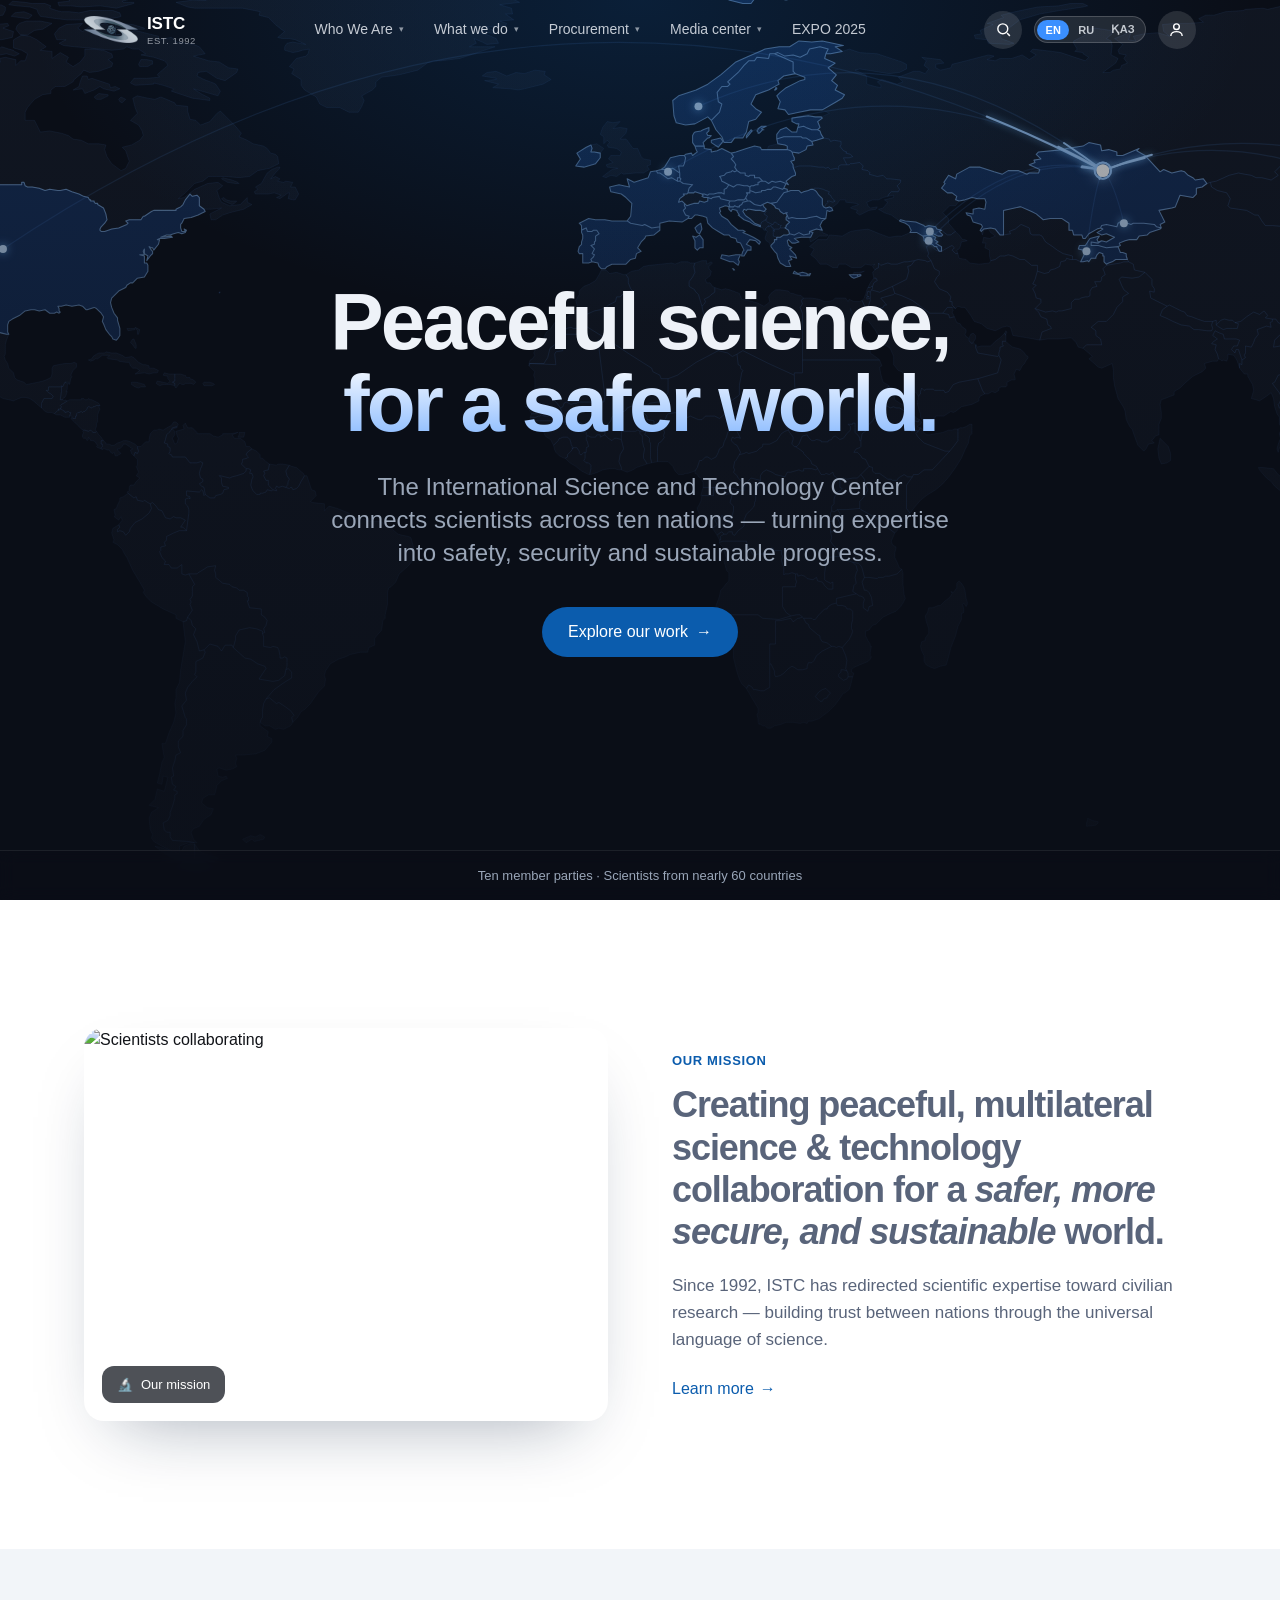
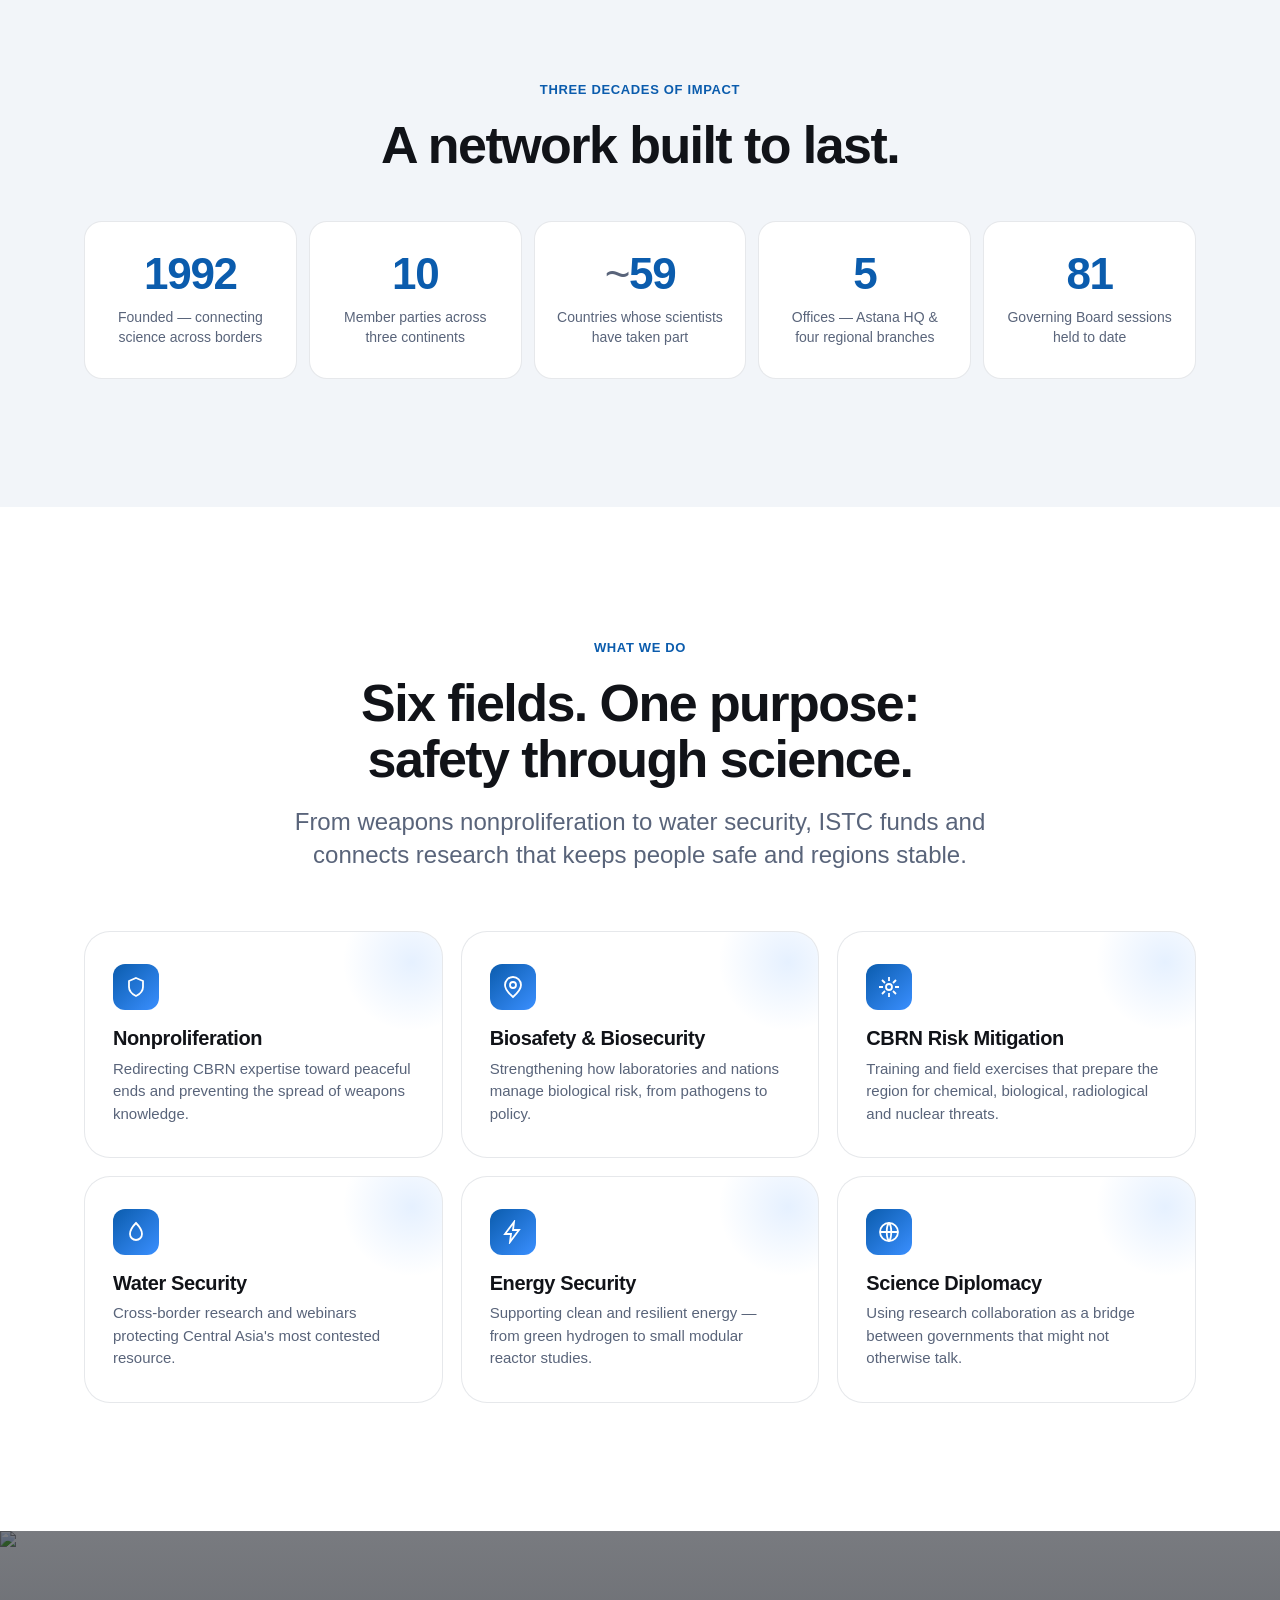
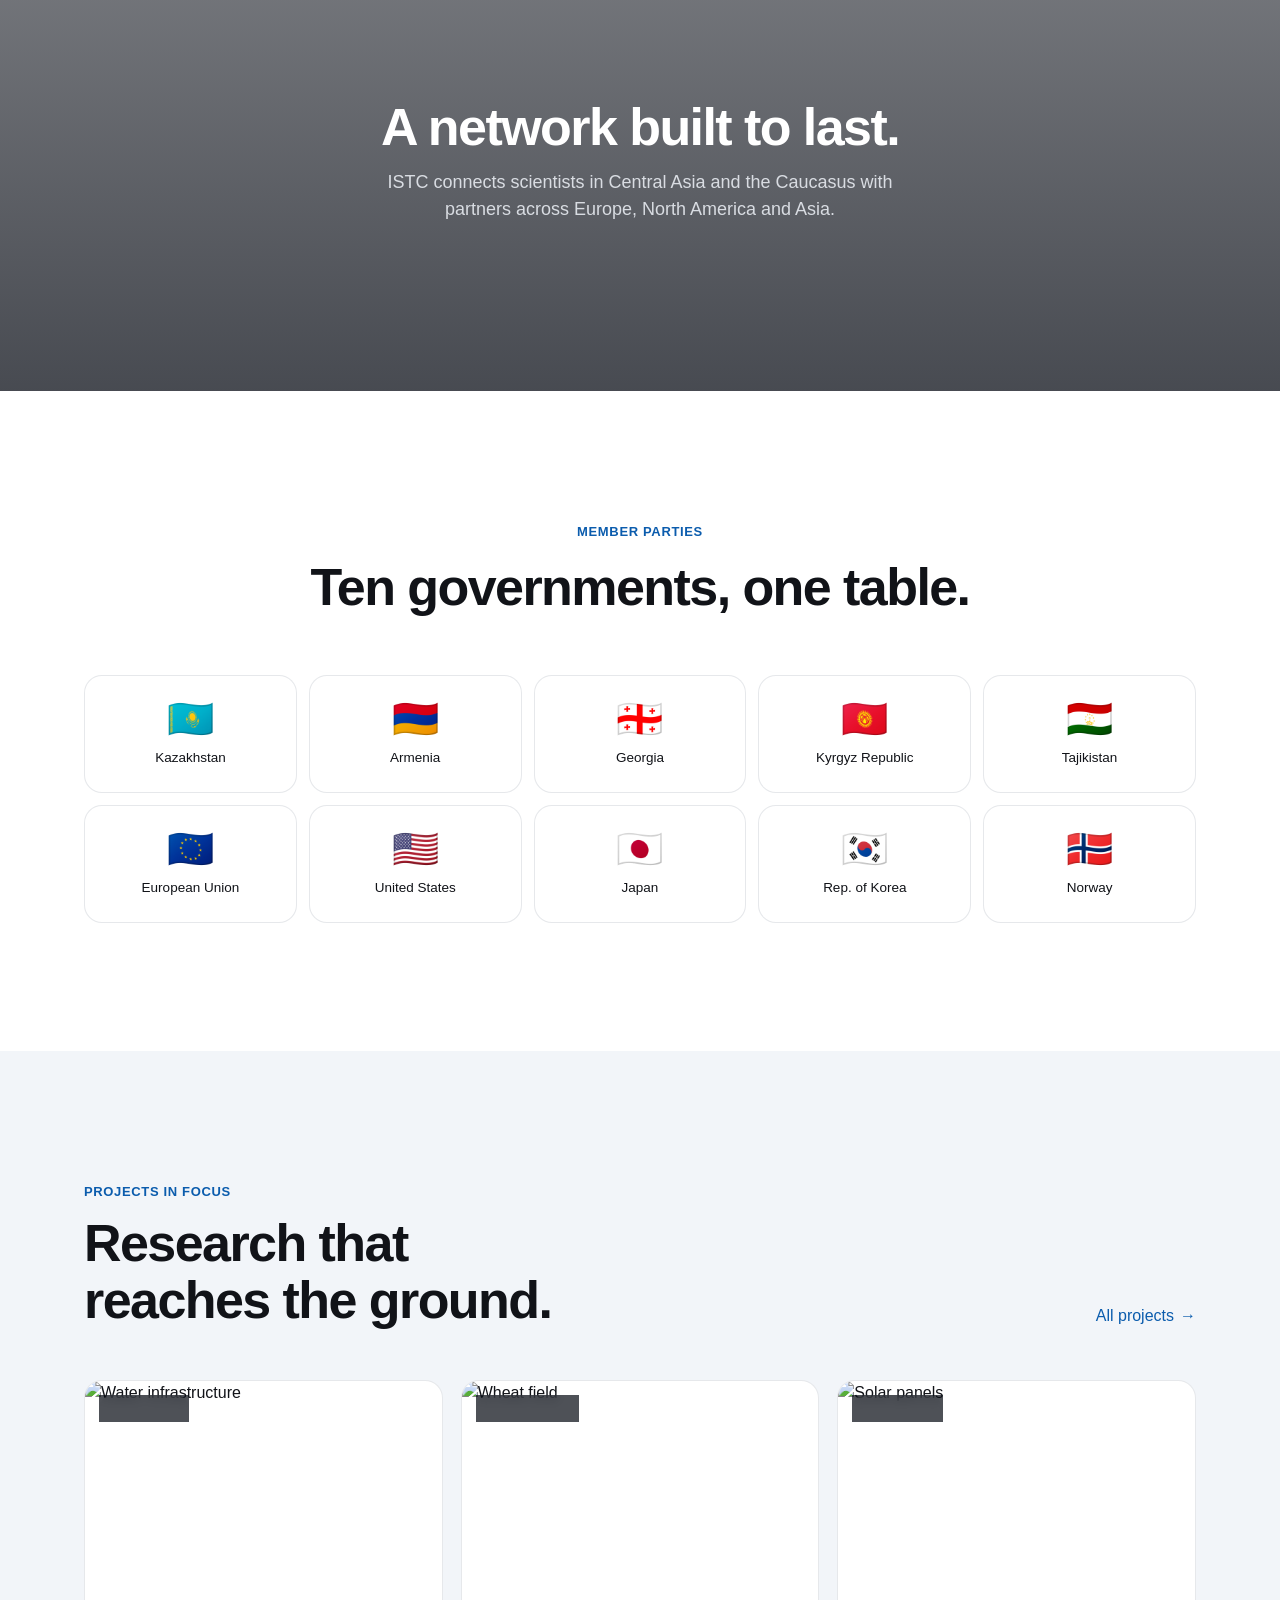
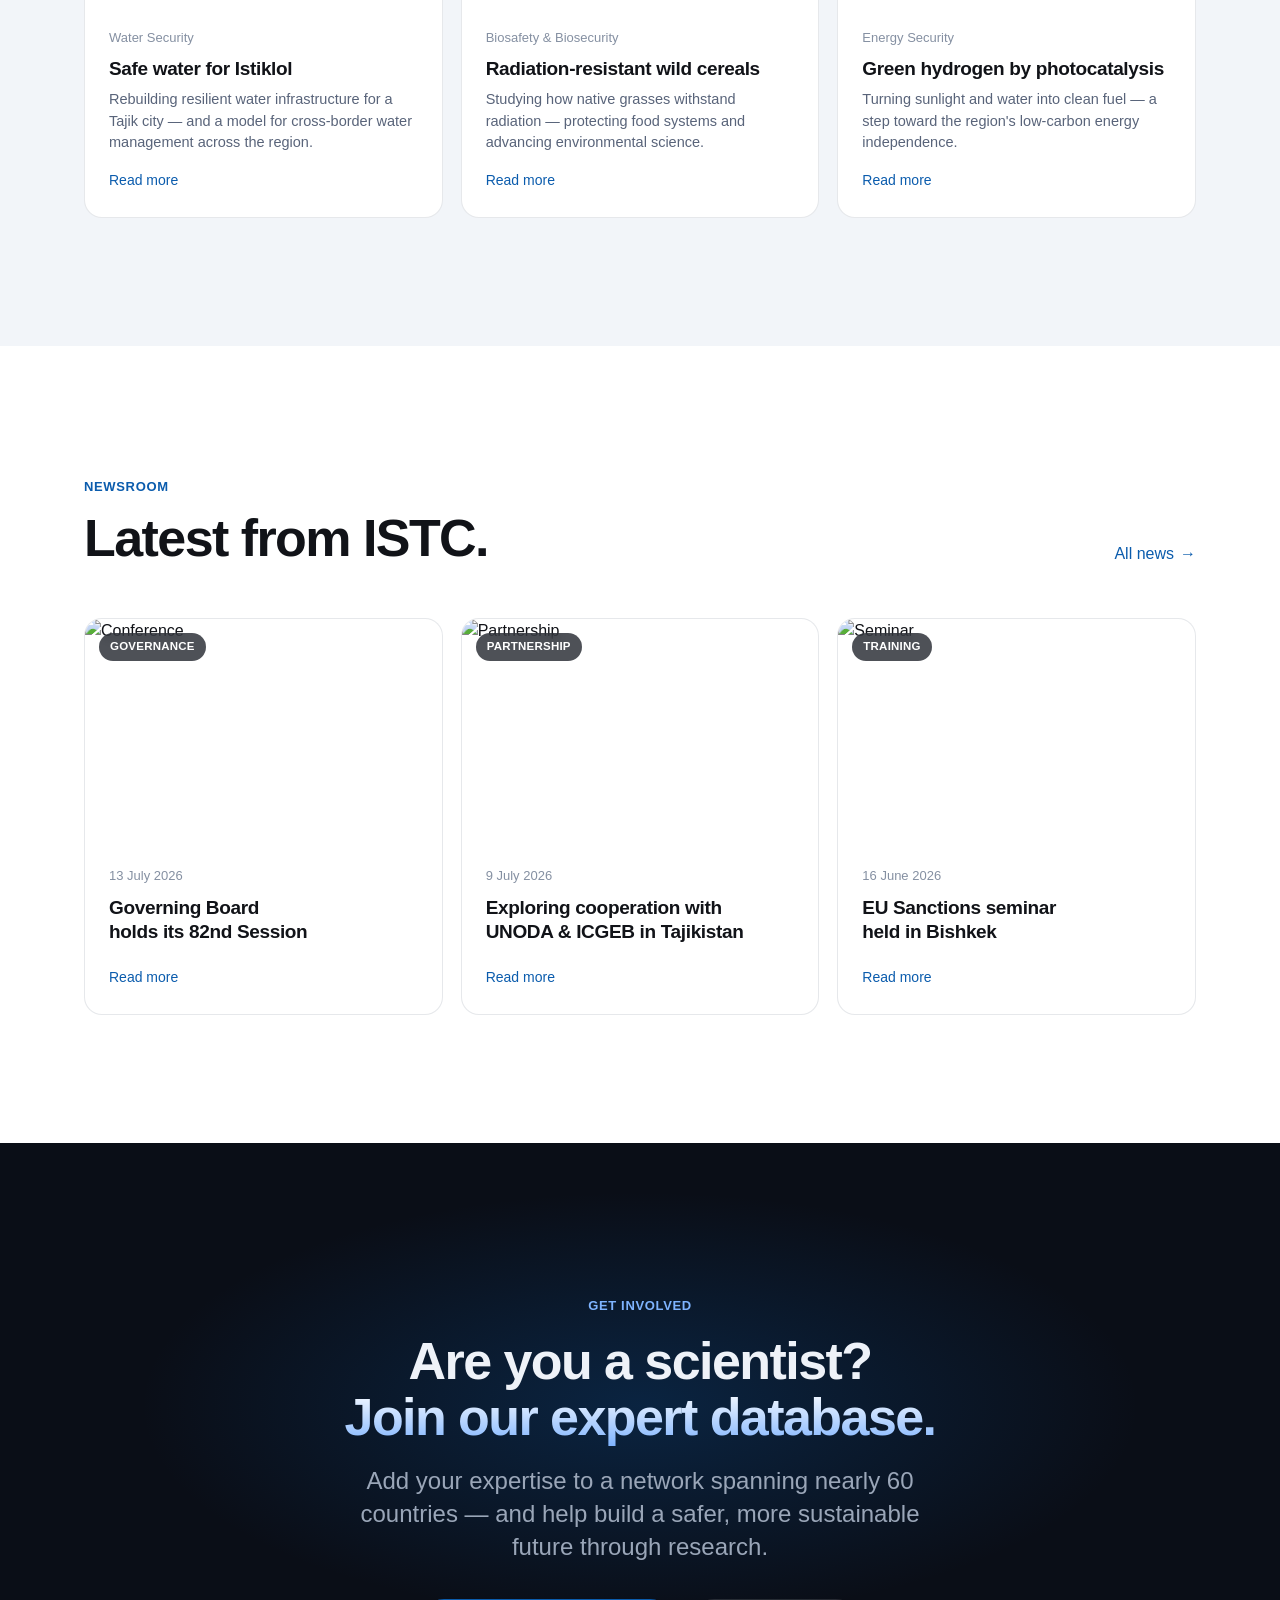
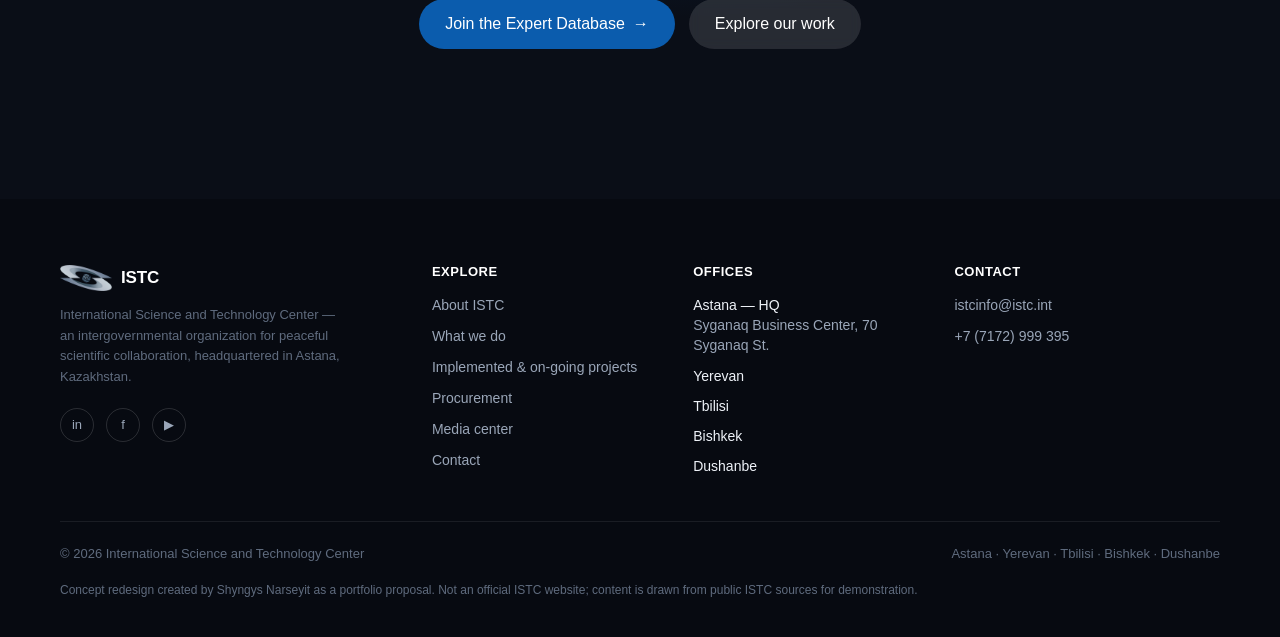
==== commit d3b20b57: "Use real ISTC logo mark; clean up hero - Add the official ISTC swirl mark (from istc.int, upscaled 2" ====
--- a/redesign/index.html
+++ b/redesign/index.html
@@ -17,12 +17,10 @@
   <svg class="worldmap" viewBox="0 70 2000 770" preserveAspectRatio="xMidYMid slice" aria-hidden="true" xmlns="http://www.w3.org/2000/svg"><path class="wm-land" d="M1340 302L1346 304L1350 303L1351 301L1355 300L1359 298L1360 294L1364 293L1365 291L1368 292L1370 292L1373 292L1377 294L1379 294L1383 293L1384 294L1386 291L1390 291L1390 290L1391 288L1393 286L1396 287L1396 289L1397 289L1397 294L1399 296L1401 295L1404 294L1407 292L1411 292L1417 292L1418 294L1414 294L1411 295L1405 296L1399 297L1396 300L1397 302L1398 305L1395 307L1395 309L1394 311L1389 311L1391 315L1387 316L1385 319L1385 323L1383 324L1381 324L1377 325L1376 326L1372 326L1369 329L1369 334L1361 336L1358 336L1356 337L1353 336L1347 337L1338 334L1343 329L1343 326L1339 325L1338 321L1336 317L1339 314L1336 313L1338 309L1340 302ZM1091 533L1092 537L1094 540L1095 542L1097 545L1101 544L1103 544L1106 544L1106 543L1108 540L1111 540L1112 539L1114 539L1114 541L1121 541L1121 544L1122 546L1121 549L1122 553L1123 555L1123 562L1124 561L1127 561L1130 560L1133 561L1133 562L1133 565L1134 568L1133 570L1133 572L1122 572L1122 589L1125 594L1129 597L1119 600L1105 599L1101 596L1079 596L1078 597L1075 594L1071 594L1068 595L1065 596L1065 593L1065 588L1067 583L1068 580L1069 575L1071 573L1074 569L1076 567L1076 563L1076 560L1074 558L1073 554L1072 551L1072 550L1074 548L1072 542L1071 538L1068 535L1068 534L1071 533L1072 533L1074 533L1091 533ZM1069 532L1068 532L1066 528L1068 526L1070 525L1072 527L1070 528L1069 529L1069 532ZM1114 267L1114 269L1114 272L1117 273L1117 275L1115 275L1115 277L1112 280L1111 279L1111 278L1108 276L1107 274L1108 270L1109 268L1108 267L1107 266L1110 263L1110 264L1112 263L1113 265L1114 265L1114 267ZM1287 365L1288 365L1288 367L1292 366L1297 366L1300 366L1304 362L1308 359L1312 355L1313 357L1313 362L1310 362L1310 365L1311 366L1308 367L1308 369L1307 372L1307 374L1306 375L1289 372L1287 367L1287 365ZM636 807L631 807L628 805L625 805L619 805L619 792L621 795L624 799L631 802L639 804L636 807ZM639 623L642 627L645 622L651 622L652 624L662 633L667 634L673 638L679 640L680 642L674 651L680 652L686 653L691 652L696 648L697 643L699 642L702 645L702 650L697 653L694 655L687 660L680 668L678 672L677 678L677 684L676 685L675 688L675 691L682 696L681 700L685 702L685 705L679 712L671 715L660 716L654 716L655 719L654 723L655 726L651 728L646 729L640 727L638 728L639 734L643 735L646 734L647 736L642 738L638 742L637 747L636 750L631 750L626 753L625 757L630 761L635 762L633 767L627 771L623 777L618 779L616 782L618 788L621 791L619 791L614 790L600 789L598 786L598 782L595 782L593 780L592 774L596 772L598 768L598 765L600 760L602 753L602 750L604 749L604 747L601 746L603 743L600 741L599 735L601 734L600 727L602 721L603 716L607 714L605 709L605 704L609 700L609 695L612 690L612 685L611 684L608 674L612 669L611 663L613 658L617 653L621 649L619 647L620 645L620 636L626 633L628 628L627 626L632 621L639 623ZM1383 770L1387 772L1392 773L1392 774L1390 776L1382 777L1382 774L1383 771L1383 770ZM1808 727L1813 729L1816 728L1820 727L1824 727L1824 734L1822 736L1822 740L1820 739L1816 742L1815 742L1811 742L1808 737L1807 734L1804 729L1804 726L1808 727ZM1798 576L1800 581L1803 579L1805 581L1808 583L1807 586L1808 590L1809 593L1810 594L1812 599L1811 602L1813 605L1819 608L1823 611L1827 613L1826 615L1829 618L1832 624L1834 623L1836 625L1837 624L1838 630L1842 634L1845 636L1849 640L1851 645L1851 648L1851 651L1853 656L1853 661L1852 664L1850 669L1850 672L1849 676L1847 681L1843 684L1841 688L1839 691L1837 695L1835 698L1834 702L1833 706L1833 708L1830 710L1824 710L1819 712L1816 714L1813 717L1808 714L1805 713L1806 711L1803 712L1798 716L1793 714L1790 713L1787 713L1781 711L1778 708L1777 704L1775 701L1773 699L1767 698L1769 695L1768 691L1765 695L1760 696L1763 693L1764 690L1766 687L1766 683L1761 688L1758 689L1755 694L1751 692L1751 689L1748 685L1745 682L1746 681L1739 678L1735 678L1730 675L1720 676L1712 677L1706 679L1701 679L1695 682L1690 683L1689 686L1687 688L1682 688L1679 689L1674 688L1670 689L1666 689L1663 692L1661 691L1658 693L1656 695L1652 695L1648 695L1642 691L1639 690L1639 687L1642 686L1643 685L1643 683L1643 679L1643 676L1640 670L1639 667L1639 664L1637 660L1637 658L1634 656L1634 652L1630 647L1630 645L1632 647L1630 642L1633 644L1635 646L1635 643L1632 639L1631 637L1630 635L1631 632L1632 631L1632 628L1632 625L1634 621L1635 625L1637 621L1641 619L1644 617L1648 615L1651 615L1652 615L1657 613L1660 613L1661 611L1663 611L1666 611L1671 609L1674 607L1676 604L1679 601L1679 599L1680 596L1683 591L1686 596L1688 595L1686 592L1688 590L1690 591L1691 586L1694 584L1695 582L1698 581L1698 579L1701 580L1701 578L1703 578L1706 577L1710 579L1713 583L1717 583L1720 583L1719 580L1722 576L1724 574L1723 573L1726 570L1729 568L1732 568L1737 567L1736 564L1732 563L1735 562L1739 563L1742 565L1747 567L1748 566L1752 568L1755 566L1757 567L1758 566L1761 569L1759 572L1757 574L1755 574L1756 576L1754 579L1752 582L1753 583L1757 586L1761 588L1764 590L1768 593L1770 593L1773 595L1774 597L1779 598L1783 596L1784 594L1785 591L1786 588L1787 584L1786 581L1787 579L1786 576L1787 572L1788 571L1787 569L1788 566L1790 563L1790 561L1792 559L1793 562L1794 565L1795 566L1795 568L1797 571L1798 574L1798 576ZM1250 279L1252 281L1254 281L1254 282L1256 285L1253 284L1250 281L1249 279L1250 279ZM1263 271L1266 271L1267 270L1270 268L1273 271L1276 275L1278 275L1280 276L1275 277L1274 281L1273 283L1271 284L1272 287L1270 287L1267 284L1269 282L1267 280L1265 281L1258 285L1258 281L1256 280L1253 278L1255 277L1252 275L1253 273L1251 272L1250 271L1251 270L1255 272L1258 272L1259 271L1256 268L1258 267L1259 268L1263 271ZM1163 525L1163 518L1161 516L1165 516L1166 513L1169 513L1170 516L1171 517L1171 519L1169 520L1167 523L1165 525L1163 525ZM1015 465L1010 466L1009 462L1009 449L1008 448L1008 445L1006 443L1004 442L1005 439L1007 438L1008 436L1011 435L1012 434L1014 432L1016 432L1020 435L1020 437L1021 440L1020 443L1021 444L1018 448L1016 449L1015 453L1015 456L1015 465ZM984 446L980 445L978 445L976 447L973 445L972 444L970 442L970 439L971 437L971 435L975 430L976 427L978 425L980 426L983 425L984 423L988 421L989 419L994 417L997 416L999 417L1002 417L1002 420L1002 422L1006 426L1006 429L1012 430L1012 434L1011 435L1008 436L1007 438L1005 439L1000 439L998 438L996 439L993 439L984 439L984 442L984 446ZM1515 378L1515 382L1513 381L1513 385L1512 382L1511 379L1510 377L1508 374L1503 373L1503 376L1502 379L1499 378L1498 379L1497 378L1495 377L1494 373L1492 369L1493 365L1489 364L1491 362L1494 360L1490 357L1492 353L1496 355L1499 356L1500 360L1505 360L1510 360L1513 361L1511 366L1508 366L1506 369L1509 372L1510 369L1512 369L1515 378ZM569 368L568 368L566 365L564 363L566 360L567 360L569 365L569 368ZM568 352L562 353L561 351L564 351L568 351L568 352ZM572 352L571 356L570 356L570 353L568 350L572 352ZM1106 251L1108 251L1106 253L1109 255L1108 258L1107 258L1106 259L1104 260L1103 263L1098 261L1096 259L1094 257L1091 255L1090 254L1088 251L1089 249L1091 250L1092 249L1094 249L1099 250L1103 250L1106 251ZM1130 200L1136 201L1142 198L1143 195L1148 194L1147 191L1151 190L1157 188L1162 189L1163 191L1166 190L1172 191L1172 194L1171 195L1174 199L1177 200L1176 201L1180 202L1182 204L1179 205L1175 205L1174 205L1175 207L1177 211L1172 211L1170 212L1170 215L1168 214L1163 215L1161 213L1159 214L1157 213L1153 213L1146 212L1141 212L1136 212L1133 213L1131 213L1131 211L1129 208L1132 207L1132 205L1131 203L1130 200ZM505 401L505 400L506 401L508 397L509 397L509 398L511 398L510 400L510 402L510 403L509 405L510 405L509 408L508 410L507 410L506 412L504 412L505 405L505 401ZM640 321L640 320L640 321L640 320L641 320L640 320L641 320L640 320L640 321ZM651 622L645 622L642 627L639 623L632 621L627 626L623 627L621 619L618 613L620 608L617 605L616 601L613 598L617 592L615 587L616 585L615 583L617 580L617 576L617 572L619 570L614 561L618 561L621 561L622 560L627 557L630 555L637 554L636 558L637 561L637 564L643 569L649 570L651 572L655 573L657 575L661 575L664 577L664 580L665 581L665 584L664 584L666 590L676 591L676 594L676 596L679 598L681 601L680 605L678 608L679 611L677 612L677 610L672 608L666 607L657 609L654 614L654 617L652 624L651 622ZM680 668L687 660L694 655L697 653L702 650L702 645L699 642L697 643L698 640L698 637L698 633L696 632L694 633L692 633L692 631L691 626L690 624L686 623L684 624L678 623L678 615L677 612L679 611L678 608L680 605L681 601L679 598L676 596L676 594L676 591L666 590L664 584L665 584L665 581L664 580L664 577L661 575L657 575L655 573L651 572L649 570L643 569L637 564L637 561L636 558L637 554L630 555L627 557L622 560L621 561L618 561L614 561L611 562L608 561L608 553L604 556L599 556L597 553L593 553L594 550L591 547L589 542L590 541L590 538L594 537L593 534L595 532L595 529L601 526L606 524L607 524L612 524L614 509L614 506L613 503L611 501L611 497L614 496L615 497L615 495L612 494L612 490L623 491L625 489L626 490L627 494L628 493L632 496L636 496L637 494L641 493L643 492L644 489L648 488L648 487L643 486L642 483L642 479L640 477L641 477L645 478L649 479L651 478L655 477L661 475L663 473L663 471L665 471L667 472L666 475L668 475L669 478L668 480L667 485L668 488L669 490L672 493L675 493L675 492L677 492L680 491L681 489L685 490L686 489L689 490L689 489L688 488L689 486L691 487L694 486L697 487L700 488L701 487L702 487L703 489L706 488L708 486L710 482L713 477L715 477L716 480L719 489L722 490L723 494L718 499L720 500L730 501L730 507L734 503L741 505L751 509L753 512L752 515L759 513L770 516L778 516L786 521L793 527L797 528L802 529L804 530L806 537L807 541L805 550L802 554L794 561L791 568L787 572L785 573L784 577L784 587L782 596L782 599L780 601L779 609L773 616L773 622L768 624L767 628L761 628L752 630L748 632L742 634L735 638L731 644L730 648L731 651L730 657L728 659L725 662L718 672L713 677L710 679L707 684L703 688L702 684L704 682L701 678L697 675L691 671L689 672L683 667L680 668ZM1634 475L1637 473L1641 470L1641 472L1641 476L1638 476L1637 478L1634 475ZM1509 346L1512 347L1511 351L1507 351L1502 351L1499 352L1494 349L1493 348L1497 344L1500 343L1504 344L1507 344L1509 346ZM1142 603L1144 604L1145 607L1152 613L1154 614L1154 616L1156 619L1160 620L1164 623L1156 627L1151 631L1149 635L1147 637L1144 637L1143 640L1143 642L1139 643L1135 643L1132 641L1130 640L1127 642L1125 644L1123 646L1120 648L1116 649L1115 647L1115 644L1112 638L1111 638L1111 621L1116 621L1116 601L1120 601L1129 599L1131 602L1135 599L1136 599L1139 598L1140 599L1142 603ZM1085 459L1089 458L1091 457L1093 458L1100 456L1102 454L1105 452L1105 450L1106 450L1111 450L1117 447L1121 441L1124 439L1127 438L1128 440L1131 444L1131 446L1130 449L1130 450L1132 452L1136 454L1140 457L1140 458L1143 461L1146 464L1147 467L1151 469L1152 471L1150 472L1147 471L1143 471L1140 471L1140 473L1138 473L1136 472L1129 474L1127 474L1126 474L1124 478L1120 477L1116 476L1113 474L1108 472L1105 474L1103 477L1103 481L1099 480L1095 479L1092 482L1089 487L1088 486L1088 483L1086 481L1084 479L1083 477L1080 474L1081 472L1080 470L1081 465L1082 464L1085 459ZM646 241L650 242L655 242L653 244L651 245L644 242L642 240L644 239L646 241ZM657 227L654 227L647 226L642 223L643 222L651 224L656 226L657 227ZM314 230L311 231L302 229L300 227L295 225L294 223L289 222L286 219L287 218L293 219L296 220L301 221L303 222L306 225L312 227L314 230ZM688 218L684 223L688 221L692 223L690 225L695 226L697 225L703 226L701 230L705 230L706 232L708 236L705 241L703 241L699 240L700 235L699 235L692 240L689 239L693 237L687 235L682 236L671 236L670 234L673 232L671 230L676 227L681 218L685 215L690 213L692 213L691 215L688 218ZM263 200L268 199L266 206L271 210L269 210L266 208L264 205L261 203L260 201L260 199L263 200ZM560 155L557 158L555 157L554 155L556 153L558 154L560 155ZM545 152L539 155L535 155L533 153L537 150L545 151L545 152ZM527 135L528 138L531 137L534 138L540 140L546 142L547 145L551 144L555 146L550 148L541 146L538 144L533 147L525 150L523 146L515 147L520 144L521 140L523 135L527 135ZM579 127L572 127L571 125L573 121L578 121L583 122L583 125L582 125L579 127ZM469 116L465 118L458 116L453 117L446 114L450 113L454 110L460 112L464 113L465 114L469 116ZM497 114L497 120L504 115L511 119L509 123L515 127L521 123L525 118L525 112L533 112L541 113L548 116L549 119L545 121L549 124L548 127L537 131L529 132L524 130L522 133L516 138L515 140L508 144L500 144L496 147L496 150L489 151L482 155L476 162L474 166L474 173L482 173L485 179L487 183L495 182L505 184L511 186L515 189L522 190L528 193L537 193L543 194L542 198L544 204L548 210L556 216L560 214L563 208L560 199L557 196L565 194L572 190L575 186L574 182L571 177L564 173L570 167L568 162L566 154L570 152L579 154L585 155L590 153L595 155L602 158L603 160L613 161L613 165L615 172L620 173L624 177L632 174L638 167L641 165L646 170L653 177L659 184L657 187L664 190L669 193L678 195L681 197L684 201L688 202L690 204L691 210L687 212L683 214L673 216L666 221L657 222L645 221L637 221L631 221L626 225L619 227L611 235L605 240L610 239L619 232L630 227L639 226L643 229L638 233L640 239L642 243L649 246L658 245L664 239L664 243L668 245L661 249L649 252L643 254L637 258L633 258L632 253L642 248L633 249L627 249L623 246L623 239L621 237L617 238L615 236L611 241L609 245L607 247L605 248L603 249L603 250L593 250L584 250L582 251L576 255L575 255L573 258L568 258L563 258L560 259L561 260L562 261L561 262L554 265L548 266L542 268L541 268L539 268L538 267L538 266L539 264L542 261L544 258L543 253L541 248L536 245L536 244L535 244L534 244L533 243L533 242L531 242L530 242L530 241L529 241L528 239L524 238L520 236L514 234L509 232L504 233L502 233L495 232L491 233L486 231L480 230L476 230L474 229L473 226L471 226L471 228L460 228L441 228L422 228L405 228L389 228L372 228L355 228L350 228L333 228L318 228L317 228L306 222L302 220L292 218L289 213L290 209L283 207L282 202L275 198L275 196L278 193L278 189L268 186L263 179L259 175L254 173L250 171L247 168L242 170L236 173L231 169L228 167L222 165L217 165L217 133L217 113L227 114L236 117L242 117L247 115L253 113L262 114L270 111L279 110L283 112L287 111L288 108L292 109L301 114L309 110L310 114L316 114L318 112L325 112L334 115L347 117L354 118L360 117L367 120L359 123L369 124L384 123L389 122L395 126L401 123L395 120L399 119L406 118L410 118L415 119L420 122L427 122L436 124L445 123L453 123L452 120L457 119L466 121L466 126L470 122L474 122L476 116L471 113L464 111L464 104L471 100L478 101L484 104L492 110L487 113L497 114ZM366 94L363 96L375 95L383 97L389 95L394 96L399 102L402 100L398 94L403 93L408 94L414 96L418 102L420 106L429 108L439 111L438 113L429 114L433 116L431 118L421 117L411 116L405 116L394 118L380 119L370 119L367 117L360 115L355 116L348 111L352 111L360 110L368 110L375 109L365 108L353 108L345 108L342 106L355 104L346 104L337 102L341 98L345 96L360 93L366 94ZM419 92L415 96L406 92L408 91L415 91L419 92ZM576 94L576 95L570 95L564 95L558 96L557 96L551 93L551 91L554 90L566 91L576 94ZM519 94L523 97L529 93L543 90L552 96L551 100L562 98L568 96L580 99L588 101L588 104L599 102L604 106L618 108L623 110L628 116L618 118L631 122L640 123L648 128L656 129L655 132L645 139L638 137L629 131L622 132L621 135L627 138L635 141L637 142L641 148L639 152L632 150L618 146L626 151L632 154L632 156L617 154L605 150L599 148L601 146L592 143L584 141L584 142L568 143L564 141L567 137L578 137L589 136L587 134L589 132L596 126L595 124L593 122L584 119L573 117L577 116L571 112L566 112L561 110L558 112L548 113L528 111L516 110L507 109L503 107L509 104L501 104L499 99L503 94L509 91L523 90L519 94ZM442 90L449 91L459 90L460 92L455 94L464 97L463 102L454 104L448 104L444 101L431 97L431 95L442 96L436 92L442 90ZM482 96L476 100L470 100L466 95L467 92L469 90L475 88L487 88L497 90L489 95L482 96ZM331 103L316 106L313 104L300 101L303 98L307 94L311 91L306 87L325 86L333 88L347 88L352 89L358 92L351 93L338 97L331 101L331 103ZM480 83L477 86L469 85L462 84L465 81L473 80L478 82L480 83ZM453 74L457 76L457 79L455 83L446 84L440 83L440 80L431 80L430 76L436 76L445 74L452 75L453 74ZM399 77L401 79L406 78L412 78L413 81L409 83L391 84L377 87L368 87L367 85L379 82L354 83L346 82L354 77L359 75L374 77L384 80L394 81L386 75L391 73L397 74L399 77ZM474 72L480 73L491 73L496 75L495 77L501 79L505 80L512 80L520 81L529 79L540 79L549 79L555 81L556 84L553 85L545 86L538 86L522 87L510 87L501 86L487 84L485 81L484 78L478 76L467 75L460 74L463 71L474 72ZM354 69L354 73L349 75L344 75L334 77L325 78L317 77L327 73L338 69L347 69L354 69ZM479 69L476 69L466 69L464 68L475 68L479 69ZM388 68L377 70L369 68L374 66L382 66L390 67L388 68ZM391 63L384 64L375 64L381 62L384 62L391 63ZM468 66L459 67L455 66L452 64L452 62L459 62L462 62L469 64L468 66ZM444 65L446 67L437 67L428 65L416 65L421 63L414 62L414 59L425 60L440 62L444 65ZM517 57L523 59L516 61L505 65L496 65L484 65L478 62L478 60L483 59L472 59L466 57L463 55L467 52L470 51L476 50L474 49L487 49L494 52L503 53L512 54L517 57ZM619 38L634 39L646 39L656 41L656 42L643 45L629 46L624 47L636 47L623 51L614 52L605 57L593 58L590 59L573 59L580 60L577 61L581 64L576 66L567 67L565 69L557 71L558 72L567 72L567 73L552 77L538 75L522 76L513 75L503 75L502 72L512 71L510 67L513 67L528 69L520 66L511 65L516 62L526 61L527 59L519 57L517 54L532 54L537 55L545 53L533 52L513 53L504 51L499 49L492 47L491 45L499 44L506 44L517 43L525 41L532 41L538 43L542 40L549 39L559 38L576 38L579 39L595 38L607 38L619 38ZM1053 236L1054 237L1053 238L1055 239L1058 239L1058 242L1055 243L1051 242L1050 244L1047 244L1046 244L1043 245L1040 246L1038 244L1036 242L1033 243L1034 240L1038 237L1037 236L1040 236L1041 235L1046 235L1047 234L1053 236ZM619 792L619 805L625 805L628 805L626 807L621 809L619 809L615 808L611 807L606 806L599 803L593 800L585 794L590 795L598 798L605 800L608 798L610 794L615 792L619 792ZM621 619L623 627L627 626L628 628L626 633L620 636L620 645L619 647L621 649L617 653L613 658L611 663L612 669L608 674L611 684L612 685L612 690L609 695L609 700L605 704L605 709L607 714L603 716L602 721L600 727L601 734L599 735L600 741L603 743L601 746L604 747L604 749L602 750L602 753L600 760L598 765L598 768L596 772L592 774L593 780L595 782L598 782L598 786L600 789L614 790L619 791L614 791L611 792L606 794L606 799L603 799L597 797L591 794L584 790L582 787L583 784L581 780L580 770L582 765L588 761L580 759L585 754L587 745L593 747L596 735L592 734L591 741L587 740L589 732L591 722L593 718L592 713L591 706L594 706L597 697L601 688L603 680L602 672L603 667L603 660L606 654L607 643L609 631L611 619L610 610L609 602L612 601L613 598L616 601L617 605L620 608L618 613L621 619ZM1613 396L1608 399L1604 397L1603 392L1606 390L1612 388L1615 388L1617 391L1614 393L1613 396ZM1709 224L1719 225L1725 229L1728 234L1736 235L1741 232L1750 231L1747 236L1745 238L1743 244L1739 249L1733 248L1728 250L1729 255L1729 262L1726 262L1726 264L1722 261L1720 264L1711 267L1712 270L1707 269L1705 268L1701 272L1695 275L1690 278L1683 280L1679 282L1673 284L1675 281L1674 279L1679 275L1676 273L1671 274L1665 278L1661 282L1656 282L1653 285L1656 289L1660 289L1661 292L1665 294L1671 290L1676 292L1680 292L1681 295L1673 296L1670 299L1665 302L1662 306L1668 309L1670 315L1673 320L1677 324L1677 328L1674 330L1675 333L1678 334L1677 339L1676 343L1673 344L1669 350L1664 357L1659 364L1652 369L1644 373L1638 374L1634 377L1632 375L1629 377L1621 380L1615 381L1614 387L1610 387L1609 383L1610 381L1603 379L1600 380L1595 379L1592 377L1593 373L1588 372L1585 370L1580 373L1575 374L1571 374L1568 375L1565 376L1566 382L1563 382L1562 381L1562 379L1558 380L1555 379L1551 377L1553 373L1549 371L1548 366L1542 367L1543 361L1548 356L1548 351L1548 347L1546 346L1544 343L1541 343L1535 342L1537 340L1534 336L1530 339L1525 337L1519 341L1514 345L1509 346L1507 344L1504 344L1500 343L1497 344L1493 348L1493 344L1490 345L1483 345L1477 343L1472 341L1468 340L1466 337L1463 336L1457 333L1453 331L1451 332L1443 328L1437 325L1436 319L1440 320L1440 317L1438 314L1438 309L1432 303L1423 301L1422 296L1418 294L1417 292L1416 289L1416 287L1413 286L1411 286L1409 281L1411 280L1410 278L1415 276L1419 275L1425 275L1427 272L1434 271L1436 269L1445 266L1446 265L1445 262L1449 260L1444 250L1455 248L1458 247L1462 237L1473 239L1476 236L1476 231L1481 230L1485 227L1488 226L1489 230L1494 233L1502 235L1505 240L1503 246L1505 248L1512 249L1519 250L1526 254L1529 254L1532 259L1535 263L1541 263L1553 264L1560 263L1566 264L1574 267L1581 267L1583 269L1590 266L1599 264L1607 264L1613 262L1617 259L1621 257L1620 255L1619 253L1622 249L1625 250L1630 251L1636 248L1644 246L1648 242L1652 241L1660 240L1665 241L1665 239L1660 235L1656 233L1652 235L1646 234L1643 235L1642 233L1646 227L1648 223L1655 225L1663 221L1663 219L1668 213L1671 211L1671 208L1668 207L1672 204L1679 203L1687 203L1695 205L1700 207L1703 212L1705 215L1707 218L1709 224ZM984 472L982 472L978 471L974 471L968 472L964 474L958 476L957 476L958 471L958 470L958 468L956 466L954 466L952 464L953 462L953 459L953 457L954 457L954 455L954 454L954 453L956 452L955 448L954 446L954 444L955 443L956 443L958 444L962 444L963 442L964 442L966 442L966 444L968 443L970 442L972 444L973 445L976 447L978 445L980 445L984 446L986 454L983 459L982 465L984 470L984 472ZM1073 487L1072 487L1069 488L1065 487L1063 487L1054 487L1054 483L1052 479L1050 478L1049 476L1047 475L1047 473L1049 470L1051 464L1053 464L1056 461L1058 461L1061 463L1065 461L1066 459L1067 457L1068 454L1071 452L1072 448L1073 446L1074 444L1075 440L1080 436L1080 434L1081 433L1079 431L1079 429L1081 429L1083 432L1083 436L1083 439L1086 445L1083 444L1081 445L1079 444L1078 447L1081 450L1083 451L1084 453L1086 457L1085 459L1082 464L1081 465L1080 470L1081 472L1080 474L1083 477L1084 479L1086 481L1088 483L1088 486L1089 487L1089 490L1084 489L1080 488L1073 487ZM1171 481L1171 487L1173 488L1171 490L1169 491L1167 494L1166 497L1166 501L1164 503L1164 507L1163 509L1163 512L1162 513L1161 516L1163 518L1163 525L1164 530L1163 533L1165 536L1168 539L1171 546L1169 546L1161 547L1160 547L1158 551L1159 553L1158 560L1158 566L1159 567L1163 569L1165 568L1165 574L1161 574L1158 571L1156 568L1152 567L1151 564L1148 566L1143 565L1141 563L1138 562L1135 563L1135 561L1133 561L1130 560L1127 561L1124 561L1123 562L1123 555L1122 553L1121 549L1122 546L1121 544L1121 541L1114 541L1114 539L1112 539L1111 540L1108 540L1106 543L1106 544L1103 544L1101 544L1097 545L1095 542L1094 540L1092 537L1091 533L1074 533L1072 533L1071 533L1068 534L1068 532L1069 532L1069 529L1070 528L1072 527L1074 527L1076 525L1079 525L1079 527L1081 528L1084 524L1088 521L1089 520L1089 515L1091 510L1094 507L1097 504L1098 502L1098 500L1099 498L1099 495L1099 490L1101 487L1102 484L1103 481L1103 477L1105 474L1108 472L1113 474L1116 476L1120 477L1124 478L1126 474L1127 474L1129 474L1136 472L1138 473L1140 473L1140 471L1143 471L1147 471L1150 472L1152 471L1155 476L1158 476L1159 475L1162 476L1165 474L1166 477L1171 481ZM1072 527L1070 525L1068 526L1066 528L1062 522L1066 519L1064 515L1066 514L1069 513L1070 511L1073 513L1078 514L1079 511L1080 507L1080 503L1077 500L1079 493L1078 492L1074 493L1072 490L1073 487L1080 488L1084 489L1089 490L1089 487L1092 482L1095 479L1099 480L1103 481L1102 484L1101 487L1099 490L1099 495L1099 498L1098 500L1098 502L1097 504L1094 507L1091 510L1089 515L1089 520L1088 521L1084 524L1081 528L1079 527L1079 525L1076 525L1074 527L1072 527ZM581 501L579 500L576 498L575 499L570 498L569 495L567 496L562 492L561 491L563 490L563 487L564 485L567 485L569 482L572 479L569 477L571 474L569 469L570 468L570 463L567 460L568 457L570 458L571 456L570 453L570 452L573 452L577 448L580 448L580 446L581 441L584 438L587 438L588 437L592 438L597 435L599 434L601 431L603 431L605 433L604 435L600 436L599 438L597 440L595 442L594 446L593 449L596 450L596 452L598 453L598 456L597 458L598 459L599 459L600 461L607 461L611 461L615 466L617 466L621 466L624 465L626 466L625 469L624 471L623 475L624 479L626 480L626 482L623 484L625 486L627 487L628 493L627 494L626 490L625 489L623 491L612 490L612 494L615 495L615 497L614 496L611 497L611 501L613 503L614 506L614 509L612 524L609 521L607 521L611 515L607 513L603 513L601 512L598 514L594 513L591 507L588 506L586 503L583 500L581 501ZM539 454L536 453L535 452L536 451L535 450L534 448L532 447L530 447L529 445L528 444L528 446L527 447L526 445L524 445L523 444L523 442L524 440L523 439L524 438L525 438L528 439L530 438L531 439L532 440L534 440L535 439L537 442L539 444L541 447L539 447L539 450L540 450L540 451L540 452L539 453L539 454ZM543 371L548 372L552 372L557 374L560 376L565 375L567 376L571 380L575 382L577 382L580 383L580 385L584 385L588 387L587 389L584 389L580 390L576 389L568 390L572 387L569 385L566 385L564 383L563 380L560 380L554 379L553 378L545 377L544 376L546 374L540 374L536 377L534 377L533 378L530 379L528 378L531 377L532 375L535 373L537 372L542 372L543 371ZM1182 305L1183 303L1187 303L1192 302L1188 304L1189 305L1188 305L1187 305L1186 305L1186 306L1186 305L1185 305L1184 305L1183 305L1182 305ZM1239 429L1241 431L1240 433L1237 435L1240 436L1238 439L1236 438L1235 439L1232 439L1232 437L1231 435L1233 433L1235 430L1238 431L1239 429ZM602 390L607 390L610 391L611 391L612 393L615 393L615 394L618 395L620 397L618 399L616 398L613 398L611 398L610 399L608 399L607 398L606 398L603 402L602 401L602 400L602 398L600 397L602 396L602 394L602 390ZM1067 370L1048 380L1032 391L1024 394L1018 394L1017 391L1015 390L1011 388L1010 385L991 373L973 361L952 348L952 347L952 346L952 340L961 336L966 335L971 333L973 331L979 328L980 324L983 324L985 322L993 321L994 319L992 317L990 312L990 308L988 305L993 302L999 301L1003 298L1008 297L1018 296L1027 295L1030 296L1035 294L1041 294L1043 295L1047 295L1046 298L1047 303L1045 307L1042 311L1042 315L1047 318L1047 319L1050 322L1053 332L1054 337L1055 339L1054 344L1054 346L1053 349L1054 353L1052 355L1055 359L1055 361L1057 365L1060 364L1064 366L1067 370ZM554 519L557 515L556 512L554 515L550 512L551 511L550 506L552 505L553 502L555 498L555 496L558 495L562 492L567 496L569 495L570 498L575 499L576 498L579 500L581 501L582 505L580 509L574 514L568 517L564 522L563 525L560 528L558 525L555 524L553 525L553 523L555 521L554 519ZM1194 336L1192 338L1191 343L1190 345L1188 346L1187 345L1184 342L1180 334L1180 335L1182 341L1185 346L1189 355L1192 358L1193 361L1198 367L1197 368L1197 372L1204 377L1205 378L1183 378L1161 378L1139 378L1139 357L1139 338L1137 333L1139 330L1138 327L1140 325L1147 325L1153 326L1158 328L1161 328L1165 327L1167 325L1172 325L1176 325L1178 328L1179 326L1183 328L1188 328L1190 327L1194 336ZM1235 430L1233 429L1231 425L1229 423L1227 422L1222 419L1219 419L1217 418L1214 419L1211 417L1209 421L1202 420L1202 418L1204 409L1205 406L1206 404L1211 403L1213 400L1217 406L1218 412L1221 414L1229 419L1232 423L1235 426L1237 428L1239 429L1238 431L1235 430ZM1211 417L1214 419L1217 418L1219 419L1222 419L1227 422L1229 423L1231 425L1233 429L1235 430L1233 433L1231 435L1232 437L1232 439L1235 439L1236 438L1238 439L1236 441L1238 444L1241 447L1243 449L1261 456L1265 456L1250 472L1243 472L1238 476L1234 476L1233 478L1229 478L1226 476L1221 479L1220 481L1216 481L1215 480L1214 480L1212 480L1205 475L1201 475L1199 473L1199 470L1196 469L1193 463L1190 462L1189 460L1186 457L1183 457L1185 454L1188 453L1189 452L1189 447L1190 441L1193 439L1194 437L1196 433L1199 430L1202 425L1202 420L1209 421L1211 417ZM1991 596L1993 598L1992 601L1989 602L1985 601L1985 598L1987 597L1990 597L1991 596ZM1996 593L1993 595L1992 592L1995 591L1997 591L2000 589L2000 592L1996 593ZM0 592L0 589L1 589L0 592ZM660 788L667 785L671 786L675 784L679 786L678 788L670 790L668 788L663 791L660 788ZM1062 522L1056 516L1052 512L1049 506L1049 504L1050 503L1052 499L1053 494L1055 494L1063 494L1063 487L1065 487L1069 488L1072 487L1073 487L1072 490L1074 493L1078 492L1079 493L1077 500L1080 503L1080 507L1079 511L1078 514L1073 513L1070 511L1069 513L1066 514L1064 515L1066 519L1062 522ZM969 197L966 201L961 200L958 200L959 197L958 194L963 193L969 197ZM983 174L977 180L983 179L989 180L988 184L983 189L988 189L989 190L994 197L998 197L1001 204L1003 206L1009 207L1009 211L1006 212L1008 215L1003 218L996 218L986 219L984 218L980 221L975 220L971 222L968 221L976 215L981 214L972 213L971 211L977 209L973 206L975 203L983 203L984 200L980 197L973 196L972 194L974 192L972 190L969 193L969 187L966 185L968 179L972 174L977 175L983 174ZM1006 467L997 470L994 472L989 474L984 472L984 470L982 465L983 459L986 454L984 446L984 442L984 439L993 439L996 439L998 438L1000 439L1000 441L1002 443L1002 447L1003 452L1004 454L1003 459L1003 462L1005 465L1006 467ZM953 457L952 457L950 459L949 459L948 458L948 456L946 453L944 453L943 453L942 454L942 452L941 450L941 449L940 446L938 444L934 444L932 445L931 445L930 447L929 448L926 451L924 447L922 445L920 444L919 443L918 441L918 440L916 439L918 436L920 436L922 435L923 435L924 434L923 433L924 432L924 430L927 430L931 431L932 431L935 431L936 431L936 433L937 433L939 432L940 432L941 434L944 434L945 433L947 432L948 431L949 432L951 433L951 434L953 437L952 438L952 440L953 439L954 440L954 442L955 443L954 444L954 446L955 448L956 452L954 453L954 454L954 455L954 457L953 457ZM906 427L907 424L913 424L914 423L916 423L918 424L920 424L922 423L923 425L921 426L918 426L916 425L914 426L913 426L911 427L906 427ZM916 439L913 436L911 436L909 434L908 432L907 431L910 430L912 430L914 430L924 430L924 432L923 433L924 434L923 435L922 435L920 436L918 436L916 439ZM1053 494L1052 494L1054 487L1063 487L1063 494L1055 494L1053 494ZM740 41L759 38L778 38L785 36L805 35L849 36L884 40L874 43L853 43L823 43L826 44L845 44L862 46L873 44L877 46L871 49L885 47L912 45L929 46L932 48L910 52L906 54L889 55L901 55L895 59L891 62L891 69L897 72L889 73L880 74L890 77L891 82L885 82L892 87L880 88L886 90L885 92L877 93L869 93L876 97L876 99L865 97L862 98L870 100L877 103L879 107L869 108L865 106L858 103L860 107L854 110L868 110L876 110L861 115L846 120L830 122L823 122L818 124L810 130L798 133L794 134L787 135L779 136L774 140L774 144L771 147L762 152L764 156L762 161L759 166L751 166L743 162L732 162L726 159L723 153L713 147L710 143L710 138L702 133L704 129L700 127L706 120L714 118L716 116L717 112L711 113L708 114L703 115L696 113L696 110L698 107L703 106L714 108L705 104L700 103L694 103L690 102L696 97L693 95L688 91L682 85L674 83L675 80L660 77L648 77L633 77L619 77L613 76L603 72L618 70L629 70L605 69L593 66L594 64L615 62L635 59L637 57L622 55L627 53L646 49L654 48L652 46L665 44L682 43L699 43L705 45L720 42L733 44L741 45L753 46L739 43L740 41ZM499 424L497 423L493 423L491 422L488 419L488 418L488 416L488 415L490 411L497 411L498 409L497 408L496 407L494 406L492 404L494 404L494 401L500 401L505 401L505 405L504 412L506 412L508 413L508 412L510 413L507 415L505 416L504 417L505 418L504 420L502 420L503 421L502 421L500 423L499 424ZM708 486L706 488L703 489L702 487L701 487L700 488L697 487L698 485L699 482L700 480L698 477L697 473L700 468L702 469L706 470L712 475L713 477L710 482L708 486ZM668 454L672 456L675 459L675 462L677 462L680 465L683 467L682 472L678 473L679 475L678 477L680 481L682 481L682 485L686 489L685 490L681 489L680 491L677 492L675 492L675 493L672 493L669 490L668 488L667 485L668 480L669 478L668 475L666 475L667 472L665 471L663 471L659 467L660 465L660 463L664 462L665 461L663 459L664 457L668 454ZM515 428L514 426L512 426L513 423L512 423L511 422L508 423L508 422L506 421L505 420L504 420L505 418L504 417L505 416L507 415L510 413L512 412L513 412L514 412L515 412L517 412L520 412L522 412L522 411L524 411L525 412L527 412L528 411L530 412L531 412L533 413L535 414L537 415L538 417L536 417L535 417L533 418L532 418L531 419L530 419L529 418L528 418L527 419L527 420L525 422L524 422L523 423L522 422L520 423L519 423L518 424L518 426L517 426L517 428L515 428ZM593 389L597 390L602 390L602 394L602 396L600 397L602 398L602 400L598 399L595 399L592 399L589 400L586 398L587 396L592 397L596 398L598 396L596 394L596 392L592 391L593 389ZM1671 557L1668 557L1661 553L1666 552L1669 554L1671 555L1671 557ZM1691 556L1687 558L1686 557L1686 555L1689 552L1694 549L1695 550L1695 552L1691 556ZM1655 545L1657 546L1660 546L1662 548L1655 549L1652 550L1649 550L1650 547L1654 547L1655 545ZM1683 545L1682 548L1674 550L1666 549L1666 547L1671 546L1674 547L1678 547L1683 545ZM1603 538L1614 538L1615 536L1626 539L1628 542L1636 543L1643 547L1636 549L1630 546L1625 547L1620 546L1614 545L1608 543L1604 542L1602 543L1591 541L1590 538L1585 538L1589 533L1596 533L1600 535L1603 536L1603 538ZM1748 535L1746 538L1745 534L1746 532L1747 530L1748 532L1748 535ZM1707 519L1705 521L1701 520L1700 518L1706 517L1707 519ZM1725 517L1727 521L1722 519L1718 519L1714 519L1711 519L1712 516L1719 516L1725 517ZM1745 506L1747 515L1753 519L1757 513L1764 509L1768 509L1773 511L1777 513L1783 514L1783 533L1784 551L1779 546L1773 545L1772 547L1765 547L1767 542L1770 541L1769 535L1766 530L1755 525L1751 525L1743 520L1741 522L1739 523L1738 521L1738 518L1733 516L1739 514L1743 514L1743 512L1735 512L1732 509L1727 508L1725 505L1733 504L1735 502L1744 504L1745 506ZM1696 492L1691 498L1687 499L1682 498L1673 498L1668 499L1667 503L1672 508L1675 505L1685 503L1685 506L1682 505L1680 508L1675 511L1680 518L1679 520L1684 526L1684 530L1681 531L1679 529L1682 525L1676 527L1675 525L1676 523L1672 520L1672 515L1668 516L1669 523L1669 531L1666 532L1663 530L1665 525L1664 519L1662 519L1660 516L1662 512L1663 508L1666 499L1667 497L1672 493L1676 494L1683 495L1689 495L1695 491L1696 492ZM1715 494L1715 499L1712 498L1711 501L1713 504L1712 505L1709 501L1708 494L1709 490L1711 488L1711 491L1714 491L1715 494ZM1655 490L1661 495L1655 496L1653 499L1653 504L1648 508L1647 514L1645 522L1644 520L1638 523L1636 519L1632 519L1629 517L1623 519L1621 517L1617 517L1612 516L1612 509L1609 507L1606 503L1605 498L1606 493L1609 489L1610 493L1614 496L1618 495L1621 495L1624 492L1627 492L1632 493L1637 492L1640 484L1642 482L1644 476L1650 476L1655 477L1652 482L1656 487L1655 490ZM1588 533L1582 533L1577 528L1570 523L1568 520L1563 516L1561 511L1556 504L1551 499L1550 494L1548 490L1543 486L1540 482L1536 479L1530 472L1529 470L1533 470L1542 471L1546 476L1551 480L1554 482L1559 488L1565 488L1569 492L1573 497L1577 499L1575 504L1578 506L1580 506L1581 510L1583 513L1587 513L1589 517L1588 524L1588 533ZM1432 303L1438 309L1438 314L1440 317L1440 320L1436 319L1437 325L1443 328L1451 332L1447 335L1445 340L1450 342L1456 345L1463 348L1470 349L1474 352L1478 352L1485 353L1489 353L1490 351L1489 348L1490 345L1493 344L1493 348L1494 349L1499 352L1502 351L1507 351L1511 351L1512 347L1509 346L1514 345L1519 341L1525 337L1530 339L1534 336L1537 340L1535 342L1541 343L1541 345L1539 346L1540 350L1536 349L1528 352L1529 356L1526 360L1525 363L1523 367L1518 366L1518 372L1517 374L1518 376L1515 378L1512 369L1510 369L1509 372L1506 369L1508 366L1511 366L1513 361L1510 360L1505 360L1500 360L1499 356L1496 355L1492 353L1490 357L1494 360L1491 362L1489 364L1493 365L1492 369L1494 373L1495 377L1494 379L1490 379L1483 381L1484 385L1481 388L1473 392L1466 398L1462 402L1457 405L1457 408L1454 409L1449 411L1446 412L1445 416L1446 423L1446 428L1444 433L1444 442L1441 443L1438 447L1440 449L1435 450L1433 454L1431 456L1426 451L1423 443L1421 437L1419 435L1416 429L1415 422L1414 419L1409 411L1406 400L1405 393L1405 387L1404 381L1395 385L1392 384L1384 377L1387 375L1385 373L1379 368L1382 365L1395 365L1394 360L1390 357L1390 353L1386 350L1392 345L1399 345L1405 339L1408 333L1413 328L1413 324L1418 321L1414 318L1412 314L1410 309L1412 307L1421 308L1427 307L1432 303ZM1300 293L1304 292L1308 289L1312 289L1315 288L1319 289L1325 292L1329 292L1335 297L1340 297L1340 302L1338 309L1336 313L1339 314L1336 317L1338 321L1339 325L1343 326L1343 329L1338 334L1341 337L1343 341L1348 343L1349 348L1351 349L1352 351L1344 354L1342 361L1331 359L1325 358L1319 357L1317 350L1314 349L1310 350L1304 353L1297 351L1292 347L1286 345L1283 340L1278 333L1275 333L1272 332L1270 334L1267 331L1267 328L1265 328L1266 324L1263 320L1256 317L1252 311L1254 307L1256 305L1256 302L1252 300L1249 293L1246 289L1247 287L1245 281L1249 279L1250 281L1253 284L1256 285L1258 285L1265 281L1267 280L1269 282L1267 284L1270 287L1272 287L1273 291L1279 292L1282 295L1290 296L1299 295L1300 293ZM1252 300L1256 302L1256 305L1254 307L1252 311L1256 317L1263 320L1266 324L1265 328L1267 328L1267 331L1270 334L1267 333L1263 333L1259 338L1248 338L1233 327L1224 323L1218 321L1216 315L1228 309L1230 302L1229 298L1232 297L1235 293L1238 292L1244 293L1246 294L1249 293L1252 300ZM919 131L918 134L924 138L917 142L901 146L896 147L889 146L874 145L879 142L867 139L877 138L877 137L865 135L869 132L877 131L886 135L894 132L901 133L910 130L919 131ZM1198 318L1197 320L1195 319L1194 323L1196 324L1194 324L1194 326L1197 325L1197 327L1194 336L1190 327L1192 325L1192 324L1193 322L1194 318L1195 316L1197 316L1198 315L1199 315L1199 317L1198 318ZM569 397L573 398L576 399L577 401L573 401L571 402L568 401L565 399L565 397L568 397L569 397ZM1197 320L1198 318L1205 320L1216 315L1218 321L1217 322L1206 325L1211 331L1209 331L1208 333L1204 334L1203 336L1200 338L1194 337L1194 336L1197 327L1197 325L1197 323L1197 320ZM1228 505L1231 509L1227 512L1226 514L1224 514L1223 518L1221 520L1220 524L1218 526L1210 520L1209 517L1189 506L1188 505L1188 499L1190 497L1193 493L1195 489L1192 483L1192 480L1189 476L1192 473L1196 469L1199 470L1199 473L1201 475L1205 475L1212 480L1214 480L1215 480L1216 481L1220 481L1221 479L1226 476L1229 478L1233 478L1228 485L1228 505ZM1575 441L1573 438L1570 432L1569 426L1572 421L1579 420L1585 421L1589 423L1592 419L1597 421L1598 425L1597 431L1588 436L1590 439L1584 440L1580 442L1575 441ZM1115 266L1115 268L1114 267L1114 265L1113 265L1112 263L1113 262L1114 262L1115 260L1116 260L1117 261L1118 262L1119 262L1120 263L1121 263L1120 264L1120 265L1119 266L1115 266ZM1267 333L1268 336L1267 337L1269 341L1265 342L1264 339L1259 338L1263 333L1267 333ZM1585 421L1586 418L1587 413L1582 409L1582 403L1578 399L1573 398L1572 400L1569 400L1567 399L1561 403L1561 398L1563 392L1559 392L1559 388L1556 387L1557 385L1562 381L1563 382L1566 382L1565 376L1568 375L1571 380L1573 385L1580 385L1582 390L1579 391L1577 393L1584 396L1588 403L1592 408L1596 412L1598 416L1597 421L1592 419L1589 423L1585 421ZM1199 315L1198 315L1197 316L1195 316L1197 312L1200 308L1202 308L1203 310L1200 312L1199 315ZM957 476L956 476L950 473L945 469L940 466L936 462L938 461L938 459L941 456L943 453L944 453L946 453L948 456L948 458L949 459L950 459L952 457L953 457L953 459L953 462L952 464L954 466L956 466L958 468L958 470L958 471L957 476ZM1083 373L1079 375L1075 372L1067 370L1064 366L1060 364L1057 365L1055 361L1055 359L1052 355L1054 353L1053 349L1054 346L1054 344L1055 339L1054 337L1053 332L1055 330L1056 328L1055 326L1059 324L1061 322L1064 320L1064 316L1070 318L1073 317L1077 318L1085 321L1087 326L1092 327L1100 329L1106 332L1109 330L1111 328L1110 324L1112 321L1116 318L1120 318L1127 319L1129 321L1131 321L1133 322L1138 323L1140 325L1138 327L1139 330L1137 333L1139 338L1139 357L1139 378L1139 389L1132 389L1132 391L1110 381L1088 370L1083 373ZM1454 458L1454 464L1451 466L1446 467L1444 462L1443 454L1445 445L1449 449L1452 452L1454 458ZM1161 661L1163 663L1161 665L1160 667L1157 668L1156 670L1154 670L1150 666L1153 662L1156 660L1159 659L1161 661ZM971 301L974 304L980 303L986 305L988 305L990 308L990 312L992 317L994 319L993 321L985 322L983 324L980 324L979 328L973 331L971 333L966 335L961 336L952 340L952 346L951 346L951 349L948 350L946 351L943 351L941 350L937 351L935 355L933 355L931 362L923 368L921 376L919 379L918 381L906 381L905 381L906 378L908 377L910 374L909 372L911 368L914 365L916 364L918 361L918 358L920 354L923 352L927 346L930 344L935 344L939 340L942 338L947 334L945 327L948 322L948 319L952 315L957 313L962 310L965 305L967 301L971 301ZM1148 232L1149 231L1153 231L1157 232L1159 233L1162 234L1161 236L1163 237L1164 239L1166 241L1166 242L1167 242L1165 243L1162 242L1160 242L1161 243L1159 245L1158 247L1157 247L1156 245L1156 242L1156 240L1153 237L1151 234L1150 233L1148 232ZM1275 569L1277 572L1278 575L1279 582L1280 585L1280 587L1279 589L1277 586L1276 587L1277 591L1277 594L1275 595L1275 600L1272 606L1270 614L1266 624L1264 632L1262 639L1257 640L1252 642L1249 641L1245 639L1243 636L1243 631L1241 627L1240 623L1241 619L1244 618L1244 616L1247 612L1247 608L1246 605L1245 602L1244 597L1246 594L1247 590L1250 590L1253 589L1255 588L1257 588L1260 585L1265 581L1267 578L1266 576L1268 577L1271 573L1271 569L1273 567L1275 569ZM460 356L458 361L457 365L457 373L456 375L457 378L459 381L460 385L464 389L465 393L467 395L473 397L475 399L480 398L485 397L489 396L492 395L496 393L497 390L497 385L498 383L502 382L508 381L513 381L516 380L518 381L518 384L515 387L513 391L514 392L513 394L512 399L511 397L509 397L508 397L506 401L505 400L505 401L500 401L494 401L494 404L492 404L494 406L496 407L497 408L498 409L497 411L490 411L488 415L488 416L488 418L488 419L481 413L478 411L474 410L471 410L466 412L464 413L460 412L455 411L450 408L446 407L440 405L435 402L434 400L431 400L425 398L423 396L417 393L414 389L413 386L414 386L414 384L415 383L415 381L413 378L413 376L411 373L406 368L400 364L398 360L393 358L392 357L393 353L390 352L387 349L385 345L382 345L379 342L377 339L376 337L373 333L371 329L371 327L367 325L366 325L362 323L361 326L362 328L363 332L365 335L369 339L370 340L371 340L371 342L372 342L374 346L375 347L376 349L380 352L382 357L383 359L385 362L385 365L388 365L390 368L392 370L392 371L390 373L389 373L387 370L384 367L380 364L377 363L377 358L376 355L373 354L370 351L369 352L368 351L364 349L361 346L363 346L366 344L366 341L361 337L358 336L356 332L354 329L352 324L349 319L356 319L363 318L362 319L371 322L383 326L394 326L399 326L399 324L408 324L410 326L413 327L416 330L418 333L420 336L423 337L427 339L431 335L435 335L439 337L442 341L444 344L447 347L448 351L450 354L454 355L458 356L460 356ZM1114 267L1115 268L1115 266L1119 266L1120 265L1122 265L1124 265L1127 267L1128 270L1126 271L1123 271L1120 273L1117 273L1114 272L1114 269L1114 267ZM932 419L934 418L935 415L937 414L941 416L944 415L946 415L947 414L969 414L970 410L970 409L967 385L964 361L973 361L991 373L1010 385L1011 388L1015 390L1017 391L1018 394L1024 394L1024 406L1021 410L1020 414L1015 414L1008 415L1006 417L1002 417L999 417L997 416L994 417L989 419L988 421L984 423L983 425L980 426L978 425L976 427L975 430L971 435L971 437L970 439L970 442L968 443L966 444L966 442L964 442L963 442L962 444L958 444L956 443L955 443L954 442L954 440L953 439L952 440L952 438L953 437L951 434L951 433L949 432L948 431L947 432L945 433L944 434L941 434L940 432L939 432L937 433L936 433L936 431L936 429L936 427L934 425L933 422L932 419ZM1553 388L1550 390L1546 391L1543 397L1541 398L1544 402L1547 406L1549 410L1547 415L1546 416L1547 419L1551 423L1551 426L1551 429L1553 434L1550 439L1548 445L1547 441L1549 436L1547 433L1547 427L1545 424L1543 418L1542 411L1540 406L1536 409L1530 413L1527 412L1523 411L1525 404L1524 399L1520 392L1520 390L1517 390L1513 385L1513 381L1515 382L1515 378L1518 376L1517 374L1518 372L1518 366L1523 367L1525 363L1526 360L1529 356L1528 352L1536 349L1540 350L1539 346L1541 345L1541 343L1544 343L1546 346L1548 347L1548 351L1548 356L1543 361L1542 367L1548 366L1549 371L1553 373L1551 377L1555 379L1558 380L1562 379L1562 381L1557 385L1556 387L1553 388ZM1110 264L1110 263L1107 266L1108 267L1106 267L1105 265L1102 264L1103 263L1104 260L1106 259L1107 258L1108 259L1109 260L1111 261L1113 262L1112 263L1110 264ZM1488 226L1493 225L1504 220L1512 218L1517 219L1523 220L1527 222L1532 222L1540 224L1546 220L1543 217L1549 211L1555 213L1560 214L1567 215L1568 219L1576 222L1581 221L1588 220L1594 221L1599 223L1603 226L1608 226L1615 227L1620 226L1627 225L1635 221L1639 221L1642 223L1648 223L1646 227L1642 233L1643 235L1646 234L1652 235L1656 233L1660 235L1665 239L1665 241L1660 240L1652 241L1648 242L1644 246L1636 248L1630 251L1625 250L1622 249L1619 253L1620 255L1621 257L1617 259L1613 262L1607 264L1599 264L1590 266L1583 269L1581 267L1574 267L1566 264L1560 263L1553 264L1541 263L1535 263L1532 259L1529 254L1526 254L1519 250L1512 249L1505 248L1503 246L1505 240L1502 235L1494 233L1489 230L1488 226ZM1192 564L1196 564L1203 565L1204 564L1208 564L1210 563L1213 563L1220 561L1224 557L1225 560L1225 565L1225 570L1226 579L1227 582L1225 586L1223 589L1219 593L1214 595L1208 598L1202 604L1199 605L1196 609L1193 610L1193 614L1195 618L1197 621L1197 623L1198 623L1197 628L1197 631L1198 632L1197 634L1195 636L1190 638L1183 641L1181 643L1181 645L1183 646L1182 649L1178 649L1178 646L1177 644L1176 642L1177 635L1176 631L1173 624L1179 617L1181 613L1182 610L1181 608L1181 604L1182 600L1182 593L1180 591L1177 591L1176 589L1173 588L1169 588L1168 586L1168 582L1185 578L1188 580L1189 580L1191 581L1192 583L1191 586L1191 590L1195 593L1196 589L1199 588L1198 581L1196 577L1194 575L1192 575L1190 568L1192 564ZM932 419L929 415L925 411L922 409L919 408L916 408L913 409L910 409L909 410L908 407L910 405L910 399L910 394L909 391L910 388L908 386L905 383L906 381L928 382L927 373L928 371L934 370L934 356L952 356L952 348L973 361L964 361L967 385L970 409L970 410L969 414L947 414L946 415L944 415L941 416L937 414L935 415L934 418L932 419ZM1192 564L1190 568L1192 575L1194 575L1196 577L1198 581L1199 588L1196 589L1195 593L1191 590L1191 586L1192 583L1191 581L1189 580L1188 580L1185 578L1182 576L1183 571L1185 569L1184 564L1185 560L1186 558L1185 554L1182 551L1187 552L1189 554L1190 556L1192 564ZM1562 466L1562 468L1566 468L1567 465L1569 466L1572 469L1574 473L1575 477L1574 479L1575 481L1575 484L1577 486L1579 491L1579 493L1575 493L1570 489L1563 485L1563 482L1559 478L1559 474L1557 470L1557 466L1556 464L1557 463L1562 466ZM1659 475L1655 477L1650 476L1644 476L1642 482L1640 484L1637 492L1632 493L1627 492L1624 492L1621 495L1618 495L1614 496L1610 493L1609 489L1613 491L1618 490L1619 485L1621 484L1628 483L1632 478L1634 475L1637 478L1638 476L1641 476L1641 472L1641 470L1646 466L1648 462L1651 462L1654 464L1654 467L1657 468L1662 470L1662 472L1658 472L1659 475ZM1091 659L1087 655L1085 651L1083 645L1082 641L1080 633L1080 626L1079 623L1077 621L1074 616L1071 609L1070 606L1066 600L1065 596L1068 595L1071 594L1075 594L1078 597L1079 596L1101 596L1105 599L1119 600L1129 597L1134 596L1137 596L1139 598L1136 599L1135 599L1131 602L1129 599L1120 601L1116 601L1116 621L1111 621L1111 638L1111 658L1106 661L1103 661L1099 660L1097 660L1096 658L1093 656L1091 659ZM1921 617L1926 621L1928 623L1926 624L1923 623L1919 620L1916 617L1912 614L1911 612L1914 612L1917 614L1919 616L1921 617ZM1012 434L1012 430L1006 429L1006 426L1002 422L1002 420L1002 417L1006 417L1008 415L1015 414L1020 414L1021 410L1024 406L1024 394L1032 391L1048 380L1067 370L1075 372L1079 375L1083 373L1084 382L1086 383L1086 385L1088 387L1087 389L1085 400L1085 408L1078 413L1075 420L1078 422L1078 426L1081 426L1081 429L1079 429L1079 431L1078 431L1074 425L1073 424L1068 428L1064 426L1061 426L1059 426L1056 426L1053 429L1050 429L1043 426L1041 427L1038 427L1036 425L1030 423L1024 424L1023 425L1022 428L1020 430L1020 435L1016 432L1014 432L1012 434ZM1047 473L1041 475L1039 475L1037 476L1033 476L1030 473L1028 469L1024 465L1020 465L1015 465L1015 456L1015 453L1016 449L1018 448L1021 444L1020 443L1021 440L1020 437L1020 435L1020 430L1022 428L1023 425L1024 424L1030 423L1036 425L1038 427L1041 427L1043 426L1050 429L1053 429L1056 426L1059 426L1061 426L1064 426L1068 428L1073 424L1074 425L1078 431L1079 431L1081 433L1080 434L1080 436L1075 440L1074 444L1073 446L1072 448L1071 452L1068 454L1067 457L1066 459L1065 461L1061 463L1058 461L1056 461L1053 464L1051 464L1049 470L1047 473ZM524 438L522 437L519 434L518 433L516 431L513 428L514 427L514 428L515 428L517 428L517 426L518 426L518 424L519 423L520 423L522 422L523 423L524 422L525 422L527 420L527 419L528 418L529 418L530 419L531 419L532 418L533 418L535 417L536 417L538 417L537 418L538 420L537 422L536 425L536 427L536 429L536 431L535 432L535 434L535 435L534 437L534 438L535 439L534 440L532 440L531 439L530 438L528 439L525 438L524 438ZM1490 345L1489 348L1490 351L1489 353L1485 353L1478 352L1474 352L1470 349L1463 348L1456 345L1450 342L1445 340L1447 335L1451 332L1453 331L1457 333L1463 336L1466 337L1468 340L1472 341L1477 343L1483 345L1490 345ZM1961 727L1962 730L1966 727L1968 730L1968 732L1966 735L1962 739L1960 741L1962 744L1957 744L1953 746L1951 749L1948 755L1944 758L1941 759L1936 759L1932 757L1926 757L1925 755L1928 751L1935 745L1939 744L1943 742L1947 739L1951 736L1953 732L1955 731L1956 728L1960 725L1961 727ZM1970 701L1974 707L1974 703L1977 704L1978 709L1982 710L1986 711L1989 709L1992 709L1990 714L1989 718L1984 717L1983 719L1984 722L1983 723L1981 726L1978 729L1974 732L1973 730L1970 729L1973 725L1972 722L1966 719L1966 717L1970 716L1971 711L1971 708L1968 704L1968 703L1966 701L1961 696L1959 692L1961 691L1964 694L1968 696L1970 701ZM1327 383L1325 387L1322 386L1321 388L1320 390L1321 394L1321 395L1318 395L1314 397L1314 400L1313 401L1309 401L1307 402L1307 404L1304 406L1301 405L1298 407L1295 407L1293 404L1289 394L1306 389L1309 378L1307 374L1307 372L1308 369L1308 367L1311 366L1310 365L1310 362L1313 362L1316 365L1319 367L1323 368L1326 369L1329 372L1330 374L1332 375L1332 376L1330 379L1329 381L1327 383ZM1313 356L1313 357L1312 355L1313 353L1314 354L1313 356ZM1418 294L1422 296L1423 301L1432 303L1427 307L1421 308L1412 307L1410 309L1412 314L1414 318L1418 321L1413 324L1413 328L1408 333L1405 339L1399 345L1392 345L1386 350L1390 353L1390 357L1394 360L1395 365L1382 365L1379 368L1375 367L1373 363L1369 359L1359 360L1349 360L1342 361L1344 354L1352 351L1351 349L1349 348L1348 343L1343 341L1341 337L1338 334L1347 337L1353 336L1356 337L1358 336L1361 336L1369 334L1369 329L1372 326L1376 326L1377 325L1381 324L1383 324L1385 323L1385 319L1387 316L1391 315L1389 311L1394 311L1395 309L1395 307L1398 305L1397 302L1396 300L1399 297L1405 296L1411 295L1414 294L1418 294ZM567 460L565 458L564 455L566 454L564 453L563 452L560 450L558 450L557 452L555 454L553 454L553 455L556 458L554 459L553 460L551 460L550 457L549 458L547 457L546 455L544 455L542 454L540 454L540 455L539 454L539 453L540 452L540 451L540 450L539 450L539 447L541 447L543 449L543 450L546 450L548 451L550 451L553 449L556 448L558 447L561 447L564 448L566 449L568 450L570 452L570 453L571 456L570 458L568 457L567 460ZM613 598L612 601L609 602L603 599L603 596L592 591L582 585L578 581L575 577L576 575L572 568L566 558L561 547L559 544L557 540L553 536L549 534L550 532L548 526L549 522L554 519L555 521L553 523L553 525L555 524L558 525L560 528L563 525L564 522L568 517L574 514L580 509L582 505L581 501L583 500L586 503L588 506L591 507L594 513L598 514L601 512L603 513L607 513L611 515L607 521L609 521L612 524L607 524L606 524L601 526L595 529L595 532L593 534L594 537L590 538L590 541L589 542L591 547L594 550L593 553L597 553L599 556L604 556L608 553L608 561L611 562L614 561L619 570L617 572L617 576L617 580L615 583L616 585L615 587L617 592L613 598ZM1702 453L1703 457L1703 460L1701 465L1699 459L1696 462L1698 466L1697 469L1690 466L1689 462L1690 459L1687 456L1685 459L1682 459L1678 462L1677 460L1680 455L1683 454L1686 452L1688 454L1692 453L1693 450L1697 450L1697 446L1701 448L1702 451L1702 453ZM1689 443L1687 445L1685 448L1683 450L1680 446L1681 445L1682 443L1683 440L1686 439L1685 443L1689 438L1689 443ZM1658 448L1651 454L1654 450L1658 446L1661 442L1664 437L1665 441L1661 444L1658 448ZM1677 434L1680 436L1684 436L1684 438L1681 440L1678 442L1678 439L1678 437L1677 434ZM1697 432L1699 439L1695 437L1695 439L1696 442L1693 444L1693 440L1691 440L1691 436L1694 437L1694 434L1690 430L1696 430L1697 432ZM1675 427L1674 432L1671 429L1668 425L1673 425L1675 427ZM1674 397L1677 399L1679 397L1680 399L1679 401L1681 405L1679 410L1676 411L1675 416L1676 420L1679 421L1682 420L1689 423L1688 426L1690 428L1689 430L1685 428L1683 425L1682 427L1678 423L1673 424L1670 423L1670 421L1672 419L1671 418L1670 420L1667 417L1666 414L1666 409L1668 411L1669 402L1671 397L1674 397ZM1866 538L1864 538L1862 536L1860 533L1858 529L1859 528L1860 530L1861 531L1864 534L1867 536L1866 538ZM1844 530L1841 531L1841 532L1838 534L1835 535L1832 535L1827 533L1824 532L1824 530L1829 531L1832 531L1833 528L1834 528L1835 531L1838 530L1839 528L1842 526L1842 523L1845 523L1846 524L1846 527L1844 530ZM1818 541L1823 545L1826 551L1829 550L1829 553L1834 554L1832 555L1838 557L1837 559L1833 559L1832 558L1827 557L1822 556L1817 553L1814 550L1811 545L1804 542L1799 544L1796 546L1797 550L1792 552L1789 551L1784 551L1783 533L1783 514L1793 518L1803 521L1807 524L1810 527L1811 530L1820 534L1822 537L1817 537L1818 541ZM1851 525L1849 526L1848 523L1847 521L1844 519L1841 517L1837 515L1839 514L1842 515L1843 517L1846 518L1848 520L1850 522L1851 525ZM632 397L635 398L636 399L634 400L630 400L627 400L626 398L627 397L632 397ZM1726 264L1727 265L1724 265L1722 267L1720 269L1721 273L1718 274L1717 275L1715 277L1711 278L1709 279L1708 282L1710 283L1713 285L1712 287L1710 287L1706 287L1704 290L1701 290L1698 289L1698 290L1696 291L1696 290L1694 289L1693 288L1694 286L1696 285L1695 284L1697 281L1696 280L1693 280L1690 278L1695 275L1701 272L1705 268L1707 269L1712 270L1711 267L1720 264L1722 261L1726 264ZM652 624L654 617L654 614L657 609L666 607L672 608L677 610L677 612L678 615L678 623L684 624L686 623L690 624L691 626L692 631L692 633L694 633L696 632L698 633L698 637L698 640L697 643L696 648L691 652L686 653L680 652L674 651L680 642L679 640L673 638L667 634L662 633L652 624ZM1282 362L1282 358L1283 356L1285 355L1287 357L1287 360L1285 363L1284 364L1282 362ZM1798 218L1804 228L1795 226L1792 234L1797 240L1797 244L1793 240L1789 245L1788 240L1789 235L1788 229L1790 224L1790 217L1787 211L1787 204L1792 201L1790 199L1793 198L1794 202L1796 207L1796 212L1798 218ZM1126 198L1116 198L1109 198L1110 195L1118 193L1124 194L1126 195L1126 197L1126 198ZM28 130L31 131L30 127L45 128L56 133L51 136L41 136L41 142L39 143L34 143L30 141L22 139L21 137L15 136L9 137L6 135L7 133L1 134L3 137L0 139L0 117L14 121L28 127L28 130ZM2000 106L1994 107L1993 105L2000 103L2000 106ZM7 106L0 106L0 103L1 102L5 102L13 104L13 105L7 106ZM1798 93L1789 93L1778 93L1777 92L1782 90L1789 90L1797 92L1798 93ZM1837 83L1831 85L1822 85L1812 82L1813 81L1823 81L1837 83ZM1806 80L1802 84L1781 84L1772 85L1761 82L1764 78L1771 77L1786 77L1806 80ZM1320 107L1316 108L1298 107L1297 104L1287 103L1286 100L1292 99L1291 96L1302 91L1297 90L1311 85L1309 83L1321 80L1340 76L1358 75L1368 73L1379 73L1383 75L1379 76L1359 79L1342 82L1325 87L1317 93L1308 98L1309 103L1320 107ZM1594 72L1596 75L1601 74L1617 74L1630 77L1634 79L1633 82L1627 83L1612 86L1608 88L1615 89L1623 90L1628 89L1631 93L1633 91L1642 90L1660 91L1661 94L1684 95L1685 90L1697 91L1705 91L1714 94L1717 98L1714 100L1721 104L1729 107L1735 101L1744 103L1753 102L1764 104L1768 102L1777 103L1773 98L1780 95L1831 99L1835 102L1850 106L1872 105L1883 106L1888 109L1887 113L1894 114L1902 113L1911 113L1922 114L1932 113L1942 118L1949 117L1944 113L1947 111L1965 112L1976 112L1992 114L2000 117L2000 139L1993 141L1986 141L1991 144L1994 149L1997 150L1997 152L1996 154L1985 153L1970 157L1965 157L1956 161L1948 165L1946 167L1938 163L1924 168L1921 166L1916 168L1909 167L1907 171L1900 176L1900 179L1907 180L1906 188L1901 188L1898 193L1901 195L1891 198L1889 204L1881 206L1879 211L1871 217L1869 213L1867 205L1864 192L1866 185L1871 181L1871 179L1880 177L1890 170L1899 165L1909 160L1914 152L1907 153L1904 158L1890 164L1885 157L1871 159L1857 168L1861 171L1849 173L1840 173L1841 169L1832 169L1825 171L1808 170L1790 172L1772 183L1751 196L1759 197L1762 200L1768 201L1771 199L1777 199L1785 205L1785 210L1781 215L1781 222L1778 231L1770 239L1768 243L1760 249L1753 256L1749 259L1742 262L1738 262L1735 260L1727 264L1727 265L1726 264L1726 262L1729 262L1729 255L1728 250L1733 248L1739 249L1743 244L1745 238L1747 236L1750 231L1741 232L1736 235L1728 234L1725 229L1719 225L1709 224L1707 218L1705 215L1703 212L1700 207L1695 205L1687 203L1679 203L1672 204L1668 207L1671 208L1671 211L1668 213L1663 219L1663 221L1655 225L1648 223L1642 223L1639 221L1635 221L1627 225L1620 226L1615 227L1608 226L1603 226L1599 223L1594 221L1588 220L1581 221L1576 222L1568 219L1567 215L1560 214L1555 213L1549 211L1543 217L1546 220L1540 224L1532 222L1527 222L1523 220L1517 219L1512 218L1504 220L1493 225L1488 226L1485 227L1482 223L1475 224L1473 222L1469 220L1466 217L1463 216L1455 218L1448 215L1445 217L1432 203L1425 199L1427 197L1413 203L1408 203L1408 200L1401 198L1395 199L1394 194L1384 192L1379 195L1365 197L1362 198L1341 200L1339 202L1343 206L1337 207L1338 209L1333 211L1342 215L1341 218L1333 218L1331 219L1324 216L1315 216L1310 219L1303 217L1291 213L1282 213L1271 219L1270 223L1264 220L1260 226L1261 227L1258 231L1263 235L1267 235L1271 238L1270 241L1273 242L1270 246L1265 246L1259 252L1264 257L1264 261L1270 268L1267 270L1266 271L1263 271L1259 268L1258 267L1254 266L1253 264L1247 263L1244 264L1243 263L1236 260L1227 259L1223 258L1222 259L1215 254L1209 252L1204 249L1208 248L1212 243L1209 241L1217 239L1217 237L1212 238L1213 236L1215 234L1221 234L1222 232L1220 229L1223 226L1223 224L1214 223L1211 223L1208 220L1203 221L1196 219L1197 218L1195 216L1190 215L1190 214L1191 212L1188 209L1182 210L1180 210L1179 211L1177 211L1175 207L1174 205L1175 205L1179 205L1182 204L1180 202L1176 201L1177 200L1174 199L1171 195L1172 194L1172 191L1166 190L1163 191L1162 189L1157 188L1155 185L1154 182L1152 181L1154 179L1152 174L1156 171L1155 170L1162 167L1156 164L1168 157L1173 154L1175 151L1167 147L1169 143L1164 139L1168 134L1161 128L1167 124L1158 120L1159 116L1163 116L1173 114L1179 112L1188 115L1203 116L1224 123L1228 125L1228 129L1222 132L1213 133L1188 129L1184 130L1193 134L1194 136L1194 142L1201 144L1206 145L1206 143L1203 140L1207 138L1220 142L1225 140L1221 136L1234 131L1239 131L1244 133L1247 129L1243 126L1245 122L1241 119L1257 121L1260 124L1253 125L1253 128L1257 130L1266 128L1267 125L1279 122L1298 117L1303 118L1297 121L1304 122L1308 120L1318 120L1327 117L1333 121L1339 117L1334 114L1336 112L1353 114L1360 115L1381 122L1384 119L1379 116L1379 115L1372 114L1374 112L1371 107L1371 105L1381 100L1384 95L1389 94L1403 96L1404 99L1399 103L1403 105L1404 109L1403 117L1409 120L1407 124L1396 132L1402 132L1405 130L1411 129L1412 126L1417 124L1414 120L1416 117L1410 116L1409 113L1413 108L1406 103L1416 99L1415 95L1418 95L1420 98L1418 104L1424 105L1422 101L1431 99L1443 98L1453 101L1448 97L1447 91L1457 90L1470 90L1482 89L1478 86L1484 83L1491 83L1501 80L1516 79L1518 78L1533 77L1537 78L1550 75L1560 75L1561 73L1567 71L1580 68L1589 70L1582 72L1594 72ZM1584 65L1552 67L1563 60L1567 59L1571 60L1585 63L1584 65ZM1284 53L1277 53L1272 54L1271 55L1264 55L1258 54L1262 52L1249 52L1260 51L1268 51L1270 53L1273 51L1278 50L1286 52L1284 53ZM1555 62L1543 62L1528 61L1518 59L1514 55L1507 54L1521 50L1533 49L1544 51L1557 57L1555 62ZM1169 506L1171 509L1171 513L1169 513L1166 513L1165 516L1161 516L1162 513L1163 512L1163 509L1164 507L1166 508L1169 506ZM951 349L951 346L952 346L952 347L952 348L952 356L934 356L934 370L928 371L927 373L928 382L906 381L905 383L905 381L906 381L918 381L919 379L921 376L923 368L931 362L933 355L935 355L937 351L941 350L943 351L946 351L948 350L951 349ZM1238 409L1237 407L1235 405L1235 403L1232 401L1229 396L1227 392L1224 388L1221 387L1217 382L1217 378L1217 375L1214 368L1211 366L1208 365L1206 362L1207 361L1205 358L1204 357L1201 352L1198 348L1195 344L1192 344L1193 341L1194 339L1194 337L1200 338L1203 336L1204 334L1208 333L1209 331L1211 331L1206 325L1217 322L1218 321L1224 323L1233 327L1248 338L1259 338L1264 339L1265 342L1269 341L1271 346L1274 347L1275 349L1279 352L1279 354L1278 356L1279 358L1281 359L1281 361L1282 362L1284 364L1285 363L1287 365L1287 367L1289 372L1306 375L1307 374L1309 378L1306 389L1289 394L1273 397L1268 399L1264 405L1261 406L1260 404L1258 404L1252 404L1251 403L1245 403L1243 404L1241 402L1240 405L1240 407L1238 409ZM1189 447L1188 447L1188 445L1187 443L1184 440L1184 436L1184 432L1182 432L1182 433L1178 433L1180 435L1180 438L1177 441L1174 445L1171 446L1167 443L1165 444L1164 446L1161 447L1161 448L1155 448L1155 447L1151 446L1149 447L1147 447L1144 444L1143 442L1139 443L1138 445L1136 450L1134 452L1133 452L1132 452L1130 450L1130 449L1131 446L1131 444L1128 440L1127 438L1127 437L1125 435L1125 432L1124 430L1122 430L1122 428L1124 426L1123 423L1125 422L1124 420L1125 417L1128 413L1133 413L1132 391L1132 389L1139 389L1139 378L1161 378L1183 378L1205 378L1207 383L1205 384L1206 390L1208 397L1210 398L1213 400L1211 403L1206 404L1205 406L1204 409L1202 418L1202 420L1202 425L1199 430L1196 433L1194 437L1193 439L1190 441L1189 447ZM1189 447L1189 452L1188 453L1185 454L1183 457L1186 457L1189 460L1190 462L1193 463L1196 469L1192 473L1189 476L1186 479L1182 479L1177 480L1174 479L1171 481L1166 477L1165 474L1162 476L1159 475L1158 476L1155 476L1152 471L1151 469L1147 467L1146 464L1143 461L1140 458L1140 457L1136 454L1133 452L1134 452L1136 450L1138 445L1139 443L1143 442L1144 444L1147 447L1149 447L1151 446L1155 447L1155 448L1161 448L1161 447L1164 446L1165 444L1167 443L1171 446L1174 445L1177 441L1180 438L1180 435L1178 433L1182 433L1182 432L1184 432L1184 436L1184 440L1187 443L1188 445L1188 447L1189 447ZM907 424L905 420L902 418L905 417L907 413L909 410L910 409L913 409L916 408L919 408L922 409L925 411L929 415L932 419L933 422L934 425L936 427L936 429L936 431L935 431L932 431L931 431L927 430L924 430L914 430L912 430L910 430L907 431L906 427L911 427L913 426L914 426L916 425L918 426L921 426L923 425L922 423L920 424L918 424L916 423L914 423L913 424L907 424ZM1901 558L1902 560L1898 560L1896 557L1900 558L1901 558ZM1894 555L1891 555L1888 554L1887 554L1887 551L1891 552L1893 553L1894 555ZM1898 553L1897 554L1893 550L1892 546L1894 546L1896 551L1898 553ZM1888 546L1888 547L1884 545L1881 543L1879 541L1880 541L1882 542L1887 545L1888 546ZM1875 541L1874 541L1872 540L1869 538L1870 537L1873 539L1875 541ZM936 462L935 462L931 460L928 457L927 455L926 451L929 448L930 447L931 445L932 445L934 444L938 444L940 446L941 449L941 450L942 452L942 454L943 453L941 456L938 459L938 461L936 462ZM512 426L512 427L508 427L506 426L504 425L501 425L499 424L500 423L502 421L503 421L502 420L504 420L505 420L506 421L508 422L508 423L511 422L512 423L513 423L512 426ZM1272 447L1269 451L1265 456L1261 456L1243 449L1241 447L1238 444L1236 441L1238 439L1240 436L1242 437L1243 440L1245 442L1248 442L1253 441L1259 440L1264 438L1267 438L1269 437L1272 437L1272 439L1272 445L1272 447ZM1276 436L1279 435L1282 433L1284 433L1284 435L1284 438L1284 441L1282 443L1281 449L1278 455L1275 462L1270 470L1265 477L1259 484L1253 489L1245 494L1240 498L1234 505L1232 508L1231 509L1228 505L1228 485L1233 478L1234 476L1238 476L1243 472L1250 472L1265 456L1269 451L1272 447L1272 445L1272 439L1272 437L1274 436L1276 436ZM1116 248L1119 249L1120 251L1123 253L1125 252L1126 252L1125 253L1126 254L1125 256L1125 258L1128 260L1126 262L1125 263L1125 264L1124 265L1122 265L1120 265L1120 264L1121 263L1120 263L1119 262L1118 262L1117 261L1116 260L1115 260L1114 262L1113 262L1111 261L1109 260L1108 259L1107 258L1108 258L1109 255L1106 253L1108 251L1106 251L1108 249L1106 247L1105 245L1109 243L1112 244L1115 246L1116 248ZM683 467L689 468L690 467L694 467L700 468L697 473L698 477L700 480L699 482L699 485L697 487L694 486L691 487L689 486L688 488L689 489L689 490L686 489L682 485L682 481L680 481L678 477L679 475L678 473L682 472L683 467ZM1178 649L1177 651L1174 652L1170 649L1170 647L1172 645L1172 643L1174 643L1177 644L1178 646L1178 649ZM1216 315L1205 320L1198 318L1199 317L1199 315L1200 312L1203 310L1202 308L1200 308L1199 303L1201 301L1202 300L1204 299L1204 295L1206 297L1212 295L1215 296L1220 296L1226 294L1229 294L1235 293L1232 297L1229 298L1230 302L1228 309L1216 315ZM1081 429L1081 426L1078 426L1078 422L1075 420L1078 413L1085 408L1085 400L1087 389L1088 387L1086 385L1086 383L1084 382L1083 373L1088 370L1110 381L1132 391L1133 413L1128 413L1125 417L1124 420L1125 422L1123 423L1124 426L1122 428L1122 430L1124 430L1125 432L1125 435L1127 437L1127 438L1124 439L1121 441L1117 447L1111 450L1106 450L1105 450L1105 452L1102 454L1100 456L1093 458L1091 457L1089 458L1085 459L1086 457L1084 453L1083 451L1081 450L1078 447L1079 444L1081 445L1083 444L1086 445L1083 439L1083 436L1083 432L1081 429ZM1010 466L1006 467L1005 465L1003 462L1003 459L1004 454L1003 452L1002 447L1002 443L1000 441L1000 439L1005 439L1004 442L1006 443L1008 445L1008 448L1009 449L1009 462L1010 466ZM1570 432L1565 430L1560 430L1561 425L1556 426L1556 432L1553 440L1551 445L1551 449L1555 449L1557 454L1558 459L1561 462L1565 463L1567 465L1566 468L1562 468L1562 466L1557 463L1556 464L1554 462L1553 459L1550 456L1547 453L1546 457L1545 454L1546 450L1548 445L1550 439L1553 434L1551 429L1551 426L1551 423L1547 419L1546 416L1547 415L1549 410L1547 406L1544 402L1541 398L1543 397L1546 391L1550 390L1553 388L1556 387L1559 388L1559 392L1563 392L1561 398L1561 403L1567 399L1569 400L1572 400L1573 398L1578 399L1582 403L1582 409L1587 413L1586 418L1585 421L1579 420L1572 421L1569 426L1570 432ZM1340 302L1340 297L1335 297L1329 292L1325 292L1319 289L1315 288L1312 289L1308 289L1304 292L1300 293L1299 289L1299 284L1295 282L1296 278L1293 278L1294 273L1299 274L1304 272L1300 269L1298 266L1294 267L1293 271L1292 268L1294 266L1300 265L1304 266L1308 271L1311 271L1317 270L1316 268L1321 266L1326 262L1333 265L1334 270L1336 271L1342 271L1344 272L1347 277L1353 281L1357 284L1362 287L1370 289L1370 292L1368 292L1365 291L1364 293L1360 294L1359 298L1355 300L1351 301L1350 303L1346 304L1340 302ZM1694 549L1695 548L1700 547L1704 547L1705 546L1707 547L1705 548L1700 551L1695 552L1695 550L1694 549ZM657 440L661 440L662 440L661 444L657 444L656 444L657 442L657 440ZM1053 332L1050 322L1047 319L1047 318L1042 315L1042 311L1045 307L1047 303L1046 298L1047 295L1053 293L1057 293L1057 296L1061 294L1062 295L1059 298L1059 300L1061 302L1060 306L1056 309L1057 312L1060 312L1062 315L1064 316L1064 320L1061 322L1059 324L1055 326L1056 328L1055 330L1053 332ZM1205 270L1213 273L1220 272L1224 272L1231 269L1237 269L1242 272L1243 274L1243 276L1247 278L1249 279L1245 281L1247 287L1246 289L1249 293L1246 294L1244 293L1238 292L1235 293L1229 294L1226 294L1220 296L1215 296L1212 295L1206 297L1204 295L1204 299L1202 300L1201 301L1199 298L1201 296L1198 297L1193 296L1189 299L1181 299L1176 296L1170 296L1169 299L1165 299L1160 296L1154 296L1150 291L1146 288L1149 283L1145 281L1152 275L1160 275L1162 271L1173 272L1180 268L1186 267L1195 266L1205 270ZM1151 274L1146 277L1145 274L1145 273L1146 273L1148 269L1145 268L1151 266L1156 267L1156 269L1161 271L1160 272L1153 272L1151 274ZM1677 364L1673 373L1671 378L1668 373L1667 369L1671 364L1675 359L1678 361L1677 364ZM1188 505L1189 506L1209 517L1210 520L1218 526L1215 533L1216 536L1219 538L1219 539L1218 543L1218 544L1218 547L1220 551L1222 556L1224 557L1220 561L1213 563L1210 563L1208 564L1204 564L1203 565L1196 564L1192 564L1190 556L1189 554L1187 552L1182 551L1179 550L1175 549L1173 548L1171 546L1168 539L1165 536L1163 533L1164 530L1163 525L1165 525L1167 523L1169 520L1171 519L1171 517L1170 516L1169 513L1171 513L1171 509L1169 506L1171 506L1177 506L1188 505ZM1177 506L1171 506L1169 506L1166 508L1164 507L1164 503L1166 501L1166 497L1167 494L1169 491L1171 490L1173 488L1171 487L1171 481L1174 479L1177 480L1182 479L1186 479L1189 476L1192 480L1192 483L1195 489L1193 493L1190 497L1188 499L1188 505L1177 506ZM1177 211L1179 211L1180 210L1182 210L1188 209L1191 212L1190 214L1190 215L1195 216L1197 218L1196 219L1203 221L1208 220L1211 223L1214 223L1223 224L1223 226L1220 229L1222 232L1221 234L1215 234L1213 236L1212 238L1208 239L1204 241L1199 241L1194 243L1195 246L1197 248L1203 247L1202 249L1196 250L1188 254L1185 252L1186 250L1180 248L1181 247L1187 245L1185 244L1176 243L1176 241L1171 241L1169 244L1164 248L1162 247L1159 248L1157 247L1158 247L1159 245L1161 243L1160 242L1162 242L1165 243L1167 242L1166 242L1166 241L1164 239L1163 237L1161 236L1162 234L1159 233L1157 232L1153 231L1149 231L1148 232L1146 232L1144 233L1140 234L1138 235L1136 233L1132 233L1129 233L1126 234L1126 232L1123 231L1124 229L1125 227L1127 228L1125 225L1130 221L1133 220L1133 218L1131 213L1133 213L1136 212L1141 212L1146 212L1153 213L1157 213L1159 214L1161 213L1163 215L1168 214L1170 215L1170 212L1172 211L1177 211ZM680 668L683 667L689 672L691 671L697 675L701 678L704 682L702 684L703 688L701 691L695 694L691 693L688 694L683 691L679 691L675 688L676 685L677 684L677 678L678 672L680 668ZM1370 292L1370 289L1362 287L1357 284L1353 281L1347 277L1344 272L1342 271L1336 271L1334 270L1333 265L1326 262L1321 266L1316 268L1317 270L1311 271L1311 250L1325 247L1326 247L1335 251L1339 253L1345 258L1351 257L1361 257L1367 261L1367 267L1370 267L1371 271L1378 271L1379 274L1381 274L1384 270L1391 266L1394 265L1396 266L1391 269L1395 271L1399 270L1406 273L1399 277L1395 276L1392 277L1391 275L1393 272L1385 274L1383 277L1381 280L1376 280L1375 283L1379 284L1380 288L1377 294L1373 292L1370 292ZM604 435L604 436L600 437L602 439L602 442L600 445L602 450L604 449L605 445L604 443L603 439L610 437L609 434L611 432L613 436L617 436L621 440L621 441L626 441L632 441L635 443L639 444L643 442L643 441L650 441L656 440L651 442L653 445L658 445L662 448L663 452L666 452L668 454L664 457L663 459L665 461L664 462L660 463L660 465L659 467L663 471L663 473L661 475L655 477L651 478L649 479L645 478L641 477L640 477L642 479L642 483L643 486L648 487L648 488L644 489L643 492L641 493L637 494L636 496L632 496L628 493L627 487L625 486L623 484L626 482L626 480L624 479L623 475L624 471L625 469L626 466L624 465L621 466L617 466L615 466L611 461L607 461L600 461L599 459L598 459L597 458L598 456L598 453L596 452L596 450L593 449L594 446L595 442L597 440L599 438L600 436L604 435ZM1600 380L1593 385L1588 390L1587 394L1591 400L1596 407L1601 411L1605 415L1607 425L1607 435L1602 439L1596 442L1591 447L1584 452L1582 449L1584 445L1580 442L1584 440L1590 439L1588 436L1597 431L1598 425L1597 421L1598 416L1596 412L1592 408L1588 403L1584 396L1577 393L1579 391L1582 390L1580 385L1573 385L1571 380L1568 375L1571 374L1575 374L1580 373L1585 370L1588 372L1593 373L1592 377L1595 379L1600 380ZM1932 591L1931 592L1929 590L1929 588L1932 591ZM1928 583L1929 587L1928 587L1927 587L1926 586L1926 581L1928 583ZM1197 320L1197 323L1197 325L1194 326L1194 324L1196 324L1194 323L1195 319L1197 320ZM1295 407L1291 409L1290 411L1290 413L1284 416L1275 418L1270 422L1268 423L1266 422L1263 424L1260 426L1255 426L1253 426L1252 428L1251 428L1250 429L1247 429L1245 430L1242 430L1240 427L1240 424L1239 422L1238 418L1237 415L1238 415L1237 413L1238 412L1238 409L1240 407L1240 405L1241 402L1243 404L1245 403L1251 403L1252 404L1258 404L1260 404L1261 406L1264 405L1268 399L1273 397L1289 394L1293 404L1295 407ZM1175 663L1174 663L1172 666L1170 669L1167 673L1161 679L1157 682L1153 685L1147 687L1144 687L1143 689L1140 688L1137 689L1131 688L1128 688L1125 688L1120 690L1115 691L1112 693L1109 693L1107 691L1105 691L1102 689L1102 690L1101 688L1101 685L1100 681L1101 680L1101 676L1098 671L1095 666L1091 659L1093 656L1096 658L1097 660L1099 660L1103 661L1106 661L1111 658L1111 638L1112 638L1115 644L1115 647L1116 649L1120 648L1123 646L1125 644L1127 642L1130 640L1132 641L1135 643L1139 643L1143 642L1143 640L1144 637L1147 637L1149 635L1151 631L1156 627L1164 623L1166 623L1168 624L1170 623L1173 624L1176 631L1177 635L1176 642L1177 644L1174 643L1172 643L1172 645L1170 647L1170 649L1174 652L1177 651L1178 649L1182 649L1181 653L1180 657L1179 660L1175 663ZM1161 661L1159 659L1156 660L1153 662L1150 666L1154 670L1156 670L1157 668L1160 667L1161 665L1163 663L1161 661ZM1182 551L1185 554L1186 558L1185 560L1184 564L1185 569L1183 571L1182 576L1185 578L1168 582L1168 586L1164 587L1161 589L1160 591L1158 591L1153 596L1150 600L1148 600L1147 599L1140 599L1139 598L1137 596L1134 596L1129 597L1125 594L1122 589L1122 572L1133 572L1133 570L1134 568L1133 565L1133 562L1133 561L1135 561L1135 563L1138 562L1141 563L1143 565L1148 566L1151 564L1152 567L1156 568L1158 571L1161 574L1165 574L1165 568L1163 569L1159 567L1158 566L1158 560L1159 553L1158 551L1160 547L1161 547L1169 546L1171 546L1173 548L1175 549L1179 550L1182 551ZM1173 624L1170 623L1168 624L1166 623L1164 623L1160 620L1156 619L1154 616L1154 614L1152 613L1145 607L1144 604L1142 603L1140 599L1147 599L1148 600L1150 600L1153 596L1158 591L1160 591L1161 589L1164 587L1168 586L1169 588L1173 588L1176 589L1177 591L1180 591L1182 593L1182 600L1181 604L1181 608L1182 610L1181 613L1179 617L1173 624Z"/><path class="wm-mem" d="M1242 272L1250 271L1251 272L1253 273L1252 275L1255 277L1253 278L1256 280L1258 281L1258 285L1256 285L1254 282L1254 281L1252 281L1250 279L1249 279L1247 278L1243 276L1243 274L1242 272ZM1094 233L1094 235L1091 235L1092 236L1090 240L1089 241L1084 241L1081 242L1077 242L1069 240L1068 238L1062 239L1061 240L1058 239L1055 239L1053 238L1054 237L1053 236L1055 236L1058 237L1059 236L1063 236L1067 235L1070 235L1072 236L1072 235L1072 232L1074 231L1076 228L1080 230L1083 228L1085 228L1089 229L1092 229L1094 230L1094 231L1094 233ZM1018 215L1022 215L1028 214L1031 216L1034 218L1034 222L1032 222L1032 225L1027 222L1024 223L1020 220L1017 218L1015 218L1014 216L1018 215ZM1126 254L1127 257L1130 256L1134 257L1142 257L1145 256L1151 255L1155 257L1159 257L1156 259L1154 263L1156 267L1151 266L1145 268L1145 270L1140 271L1136 269L1132 271L1128 270L1127 267L1124 265L1125 264L1125 263L1126 262L1128 260L1125 258L1125 256L1126 254ZM1189 305L1189 306L1183 308L1181 307L1179 305L1182 305L1183 305L1184 305L1185 305L1186 305L1186 306L1186 305L1187 305L1188 305L1189 305ZM1094 230L1092 229L1089 229L1085 228L1083 228L1080 230L1076 228L1072 226L1070 225L1069 222L1068 221L1072 220L1074 218L1078 217L1079 216L1081 217L1083 216L1086 218L1090 218L1090 220L1093 221L1094 220L1098 220L1098 222L1102 222L1105 225L1103 225L1102 226L1101 226L1101 228L1100 228L1099 228L1097 229L1095 229L1094 230ZM1055 195L1055 197L1061 198L1061 200L1066 199L1070 197L1076 200L1078 201L1080 204L1078 206L1080 208L1082 211L1081 213L1083 216L1081 217L1079 216L1078 217L1074 218L1072 220L1068 221L1069 222L1070 225L1072 226L1076 228L1074 231L1072 232L1072 235L1072 236L1070 235L1067 235L1063 236L1059 236L1058 237L1055 236L1053 236L1047 234L1046 235L1041 235L1042 231L1045 228L1037 227L1034 225L1035 223L1034 222L1034 218L1033 212L1037 212L1038 210L1039 205L1038 203L1039 202L1044 201L1045 203L1049 200L1048 198L1047 195L1052 195L1055 195ZM1071 191L1067 196L1061 192L1061 190L1069 188L1071 191ZM1061 186L1059 188L1058 188L1054 192L1055 195L1052 195L1047 195L1045 192L1045 186L1046 184L1047 183L1052 182L1054 181L1059 179L1059 182L1057 184L1058 186L1061 186ZM950 267L950 263L948 261L956 257L962 258L970 258L976 259L980 259L989 259L992 261L1002 263L1004 262L1010 265L1017 264L1017 267L1012 271L1005 272L1004 274L1001 277L998 282L1001 285L997 287L996 291L992 292L988 296L981 296L976 296L972 298L970 300L967 300L965 298L964 295L959 294L958 292L960 290L961 288L959 287L961 283L958 280L961 279L961 277L962 276L962 272L965 270L963 267L960 267L959 268L955 268L954 265L952 266L950 267ZM1135 179L1136 176L1134 176L1130 174L1130 171L1137 170L1144 169L1150 170L1155 170L1156 171L1152 174L1154 179L1152 181L1147 181L1142 179L1140 178L1135 179ZM1159 116L1158 120L1167 124L1161 128L1168 134L1164 139L1169 143L1167 147L1175 151L1173 154L1168 157L1156 164L1146 164L1136 166L1127 168L1124 164L1118 163L1120 157L1117 152L1120 149L1125 145L1137 139L1141 138L1141 136L1133 133L1131 131L1131 123L1122 119L1115 116L1118 115L1124 118L1131 117L1137 119L1143 116L1145 112L1154 110L1161 112L1159 116ZM1053 266L1051 270L1049 269L1047 265L1049 263L1052 261L1053 266ZM1020 220L1024 223L1027 222L1032 225L1033 225L1034 225L1037 227L1045 228L1042 231L1041 235L1040 236L1037 236L1038 237L1034 240L1033 243L1036 242L1038 244L1038 246L1039 248L1037 250L1039 254L1042 255L1041 257L1036 260L1025 259L1017 261L1017 264L1010 265L1004 262L1002 263L992 261L989 259L992 255L993 244L988 239L984 236L975 234L974 230L982 228L991 230L989 223L995 226L1007 222L1009 217L1014 216L1015 218L1017 218L1020 220ZM1231 269L1232 267L1230 263L1227 261L1224 260L1222 259L1223 258L1227 259L1236 260L1243 263L1244 264L1247 263L1253 264L1254 266L1258 267L1256 268L1259 271L1258 272L1255 272L1251 270L1250 271L1242 272L1237 269L1231 269ZM1132 302L1135 304L1139 303L1143 304L1143 305L1146 304L1145 306L1137 306L1137 305L1131 304L1132 302ZM1148 269L1146 273L1145 273L1141 273L1138 273L1132 274L1136 277L1133 278L1130 278L1127 275L1126 276L1127 280L1130 282L1128 283L1131 286L1133 288L1134 291L1128 289L1130 292L1127 293L1129 298L1125 298L1120 295L1118 291L1117 287L1115 285L1112 281L1112 280L1115 277L1115 275L1117 275L1117 273L1120 273L1123 271L1126 271L1128 270L1132 271L1136 269L1140 271L1145 270L1145 268L1148 269ZM1105 245L1106 247L1108 249L1106 251L1103 250L1099 250L1094 249L1092 249L1091 250L1089 249L1088 251L1090 254L1091 255L1094 257L1096 259L1098 261L1103 263L1103 264L1097 262L1094 260L1089 258L1084 254L1085 254L1083 251L1083 250L1079 249L1078 251L1076 249L1076 247L1080 247L1081 246L1083 247L1085 247L1085 246L1087 245L1088 243L1092 242L1094 242L1098 245L1103 246L1105 245ZM1090 240L1092 236L1091 235L1094 235L1094 233L1097 234L1099 235L1104 234L1104 233L1107 233L1109 232L1110 232L1112 232L1114 230L1116 230L1122 232L1123 231L1126 232L1126 234L1123 235L1120 239L1117 243L1112 244L1109 243L1105 245L1103 246L1098 245L1094 242L1092 242L1091 240L1090 240ZM966 201L966 205L962 210L952 213L945 212L949 206L946 201L954 196L958 194L959 197L958 200L961 200L966 201ZM1086 288L1084 292L1085 294L1084 297L1080 294L1077 294L1069 291L1070 288L1076 289L1082 288L1086 288ZM1051 271L1054 275L1054 282L1051 282L1049 284L1047 282L1047 276L1045 272L1048 273L1051 271ZM1069 240L1077 242L1076 244L1077 247L1073 246L1068 248L1069 251L1068 252L1070 255L1075 258L1078 262L1084 267L1088 267L1090 268L1088 269L1093 271L1097 273L1102 276L1103 277L1102 279L1099 276L1094 275L1091 279L1095 281L1095 284L1092 284L1089 289L1087 289L1087 288L1088 285L1089 284L1087 280L1086 278L1083 277L1082 274L1078 273L1076 271L1072 271L1067 268L1062 265L1058 261L1057 256L1054 255L1049 254L1047 254L1044 257L1041 257L1042 255L1039 254L1037 250L1039 248L1038 246L1038 244L1040 246L1043 245L1046 244L1047 244L1050 244L1051 242L1055 243L1058 242L1058 239L1061 240L1062 239L1068 238L1069 240ZM1748 310L1749 312L1746 316L1743 314L1740 315L1739 318L1735 317L1735 314L1738 311L1742 311L1744 309L1748 310ZM1783 294L1781 298L1782 301L1779 305L1772 307L1762 308L1754 314L1751 312L1750 308L1741 309L1734 312L1728 312L1733 316L1730 325L1726 328L1723 325L1725 320L1721 319L1719 315L1724 313L1727 310L1733 307L1737 303L1748 301L1754 303L1760 293L1763 295L1771 290L1775 288L1778 281L1777 275L1779 271L1785 270L1788 278L1788 282L1783 288L1783 294ZM1800 255L1803 256L1807 253L1809 260L1800 261L1795 267L1787 263L1784 269L1778 269L1777 264L1780 259L1785 259L1787 251L1789 247L1795 253L1800 255ZM1394 265L1391 266L1384 270L1381 274L1379 274L1378 271L1371 271L1370 267L1367 267L1367 261L1361 257L1351 257L1345 258L1339 253L1335 251L1326 247L1325 247L1311 250L1311 271L1308 271L1304 266L1300 265L1294 266L1292 268L1291 267L1293 264L1292 262L1285 260L1283 255L1280 254L1279 252L1285 253L1285 249L1290 248L1295 249L1296 243L1295 240L1289 240L1284 239L1278 241L1273 242L1270 241L1271 238L1267 235L1263 235L1258 231L1261 227L1260 226L1264 220L1270 223L1271 219L1282 213L1291 213L1303 217L1310 219L1315 216L1324 216L1331 219L1333 218L1341 218L1342 215L1333 211L1338 209L1337 207L1343 206L1339 202L1341 200L1362 198L1365 197L1379 195L1384 192L1394 194L1395 199L1401 198L1408 200L1408 203L1413 203L1427 197L1425 199L1432 203L1445 217L1448 215L1455 218L1463 216L1466 217L1469 220L1473 222L1475 224L1482 223L1485 227L1481 230L1476 231L1476 236L1473 239L1462 237L1458 247L1455 248L1444 250L1449 260L1445 262L1446 265L1442 264L1440 262L1431 261L1422 261L1420 262L1412 259L1409 261L1408 264L1399 262L1395 263L1394 265ZM1394 265L1395 263L1399 262L1408 264L1409 261L1412 259L1420 262L1422 261L1431 261L1440 262L1442 264L1446 265L1445 266L1436 269L1434 271L1427 272L1425 275L1419 275L1415 276L1410 278L1411 280L1409 281L1399 282L1392 280L1386 280L1386 277L1392 278L1395 276L1399 277L1406 273L1399 270L1395 271L1391 269L1396 266L1394 265ZM1713 285L1718 292L1719 296L1719 302L1717 305L1712 306L1708 308L1703 309L1702 306L1703 302L1701 296L1705 295L1701 290L1704 290L1706 287L1710 287L1712 287L1713 285ZM1126 198L1126 197L1126 195L1124 194L1118 193L1117 189L1123 187L1133 187L1138 187L1139 188L1142 188L1147 191L1148 194L1143 195L1142 198L1136 201L1130 200L1129 199L1126 198ZM1034 222L1035 223L1034 225L1033 225L1032 225L1032 222L1034 222ZM1117 189L1117 185L1120 181L1125 179L1130 183L1134 183L1135 179L1140 178L1142 179L1147 181L1152 181L1154 182L1155 185L1157 188L1151 190L1147 191L1142 188L1139 188L1138 187L1133 187L1123 187L1117 189ZM1081 301L1080 301L1080 300L1081 301ZM1080 300L1079 300L1080 300ZM1034 203L1038 203L1039 205L1038 210L1037 212L1033 212L1034 218L1031 216L1028 214L1022 215L1018 215L1021 213L1026 205L1034 203ZM1156 105L1174 109L1167 110L1173 114L1163 116L1159 116L1161 112L1154 110L1145 112L1143 116L1137 119L1131 117L1124 118L1118 115L1115 116L1111 116L1110 120L1100 119L1098 122L1093 122L1089 126L1084 132L1075 140L1077 142L1075 144L1070 144L1066 149L1067 157L1070 159L1068 166L1064 170L1061 173L1058 170L1047 176L1039 177L1031 175L1029 169L1028 156L1033 152L1048 147L1058 142L1069 134L1082 123L1091 119L1107 112L1119 110L1128 110L1136 105L1147 106L1156 105ZM1137 67L1125 70L1115 68L1119 67L1116 65L1127 64L1129 66L1137 67ZM1101 57L1120 61L1106 64L1103 68L1098 69L1095 73L1088 73L1076 70L1081 68L1073 67L1062 62L1058 57L1073 55L1076 57L1084 57L1086 55L1094 55L1101 57ZM1141 53L1152 55L1144 58L1128 59L1112 58L1111 56L1103 56L1096 54L1114 52L1122 54L1127 52L1141 53ZM1083 216L1081 213L1082 211L1080 208L1078 206L1080 204L1078 201L1082 200L1091 197L1098 195L1103 196L1104 198L1109 198L1116 198L1126 198L1129 199L1130 200L1131 203L1132 205L1132 207L1129 208L1131 211L1131 213L1133 218L1133 220L1130 221L1125 225L1127 228L1125 227L1120 225L1116 226L1113 225L1110 227L1107 225L1105 225L1102 222L1098 222L1098 220L1094 220L1093 221L1090 220L1090 218L1086 218L1083 216ZM950 267L952 266L954 265L955 268L959 268L960 267L963 267L965 270L962 272L962 276L961 277L961 279L958 280L961 283L959 287L961 288L960 290L958 292L959 294L956 295L953 295L951 295L951 291L951 287L948 287L947 285L948 281L950 279L950 277L951 274L951 271L950 269L950 267ZM1126 234L1129 233L1132 233L1136 233L1138 235L1140 234L1144 233L1146 232L1148 232L1150 233L1151 234L1153 237L1156 240L1156 242L1156 245L1157 247L1159 248L1162 247L1164 248L1165 250L1162 251L1160 250L1159 257L1155 257L1151 255L1145 256L1142 257L1134 257L1130 256L1127 257L1126 254L1125 253L1126 252L1125 252L1123 253L1120 251L1119 249L1116 248L1115 246L1112 244L1117 243L1120 239L1123 235L1126 234ZM1105 225L1107 225L1110 227L1113 225L1116 226L1120 225L1125 227L1124 229L1123 231L1122 232L1116 230L1114 230L1112 232L1110 232L1109 232L1107 233L1104 233L1104 234L1099 235L1097 234L1094 233L1094 231L1094 230L1095 229L1097 229L1099 228L1100 228L1101 228L1101 226L1102 226L1103 225L1105 225ZM1077 242L1081 242L1084 241L1089 241L1090 240L1091 240L1092 242L1088 243L1087 245L1085 246L1085 247L1083 247L1081 246L1080 247L1076 247L1077 247L1076 244L1077 242ZM1123 135L1118 139L1119 142L1110 147L1099 151L1095 159L1099 163L1104 166L1099 172L1093 174L1091 183L1088 188L1081 188L1078 192L1072 192L1070 187L1065 181L1061 173L1064 170L1068 166L1070 159L1067 157L1066 149L1070 144L1075 144L1077 142L1075 140L1084 132L1089 126L1093 122L1098 122L1100 119L1110 120L1111 116L1115 116L1122 119L1131 123L1131 131L1133 133L1123 135ZM1095 181L1096 182L1091 188L1091 186L1095 181ZM1108 178L1104 180L1105 181L1106 181L1105 181L1104 182L1103 183L1102 184L1101 184L1101 183L1100 182L1101 181L1101 180L1104 178L1106 178L1108 178ZM1116 145L1117 145L1117 146L1116 147L1115 147L1116 146L1116 145ZM1395 276L1392 278L1386 277L1386 280L1392 280L1399 282L1409 281L1411 286L1413 286L1416 287L1416 289L1417 292L1411 292L1407 292L1404 294L1401 295L1399 296L1397 294L1397 289L1396 289L1396 287L1393 286L1391 288L1390 290L1390 291L1386 291L1384 294L1383 293L1379 294L1377 294L1380 288L1379 284L1375 283L1376 280L1381 280L1383 277L1385 274L1393 272L1391 275L1392 277L1395 276ZM136 394L135 395L134 394L134 393L133 391L133 390L134 389L134 388L134 387L135 388L137 388L138 389L139 390L140 392L138 393L136 394ZM133 385L131 386L130 385L129 384L130 383L132 384L133 385ZM129 382L129 383L126 383L126 382L129 382ZM124 382L123 382L122 382L121 380L122 379L123 380L124 382ZM115 378L114 378L112 377L113 377L113 376L115 377L115 378ZM473 226L474 229L476 230L480 230L486 231L491 233L495 232L502 233L504 233L509 232L514 234L520 236L524 238L528 239L529 241L530 241L530 242L531 242L533 242L533 243L534 244L535 244L536 244L536 245L541 248L543 253L544 258L542 261L539 264L538 266L538 267L539 268L541 268L542 268L548 266L554 265L561 262L562 261L561 260L560 259L563 258L568 258L573 258L575 255L576 255L582 251L584 250L593 250L603 250L603 249L605 248L607 247L609 245L611 241L615 236L617 238L621 237L623 239L623 246L627 249L628 251L622 254L616 256L610 257L608 261L607 262L607 265L608 268L611 268L610 266L612 267L611 269L608 270L605 269L601 270L598 271L595 271L590 273L599 272L600 273L593 274L589 274L587 275L589 275L588 279L584 284L583 282L582 282L580 281L582 284L583 285L583 287L581 289L578 293L579 289L576 287L576 283L575 285L576 288L572 288L576 289L576 295L578 295L579 297L579 302L576 307L570 308L566 312L564 312L561 314L560 316L554 319L551 322L548 325L547 329L548 333L550 338L553 342L553 344L555 351L555 354L555 357L553 360L552 361L549 360L548 358L546 356L543 352L541 347L540 345L541 341L539 338L535 334L533 333L527 335L526 335L523 332L520 331L514 332L509 331L505 332L502 332L503 334L503 336L504 337L503 338L501 337L499 338L495 338L491 335L486 336L482 335L479 335L474 336L469 340L463 343L460 345L459 348L459 352L459 354L460 356L458 356L454 355L450 354L448 351L447 347L444 344L442 341L439 337L435 335L431 335L427 339L423 337L420 336L418 333L416 330L413 327L410 326L408 324L399 324L399 326L394 326L383 326L371 322L362 319L363 318L356 319L349 319L348 316L345 313L342 313L342 311L338 311L336 309L331 309L330 308L329 305L324 299L319 291L319 290L317 288L313 284L312 279L309 276L310 271L310 267L308 262L310 257L311 252L312 247L311 240L309 235L307 232L308 231L316 233L319 238L320 237L319 232L318 228L333 228L350 228L355 228L372 228L389 228L405 228L422 228L441 228L460 228L471 228L471 226L473 226ZM150 183L144 185L142 183L141 181L146 179L149 178L152 178L155 180L150 183ZM80 167L77 168L73 167L70 165L75 165L80 165L80 167ZM46 146L49 147L53 146L57 148L63 148L62 149L58 150L54 149L52 148L47 148L46 148L46 146ZM139 105L143 107L145 106L154 107L154 108L163 109L168 108L180 110L191 110L195 111L202 110L211 112L217 113L217 133L217 165L222 165L228 167L231 169L236 173L242 170L247 168L250 171L254 173L259 175L263 179L268 186L278 189L278 193L275 196L272 193L267 192L265 187L258 182L255 177L250 177L241 177L234 175L223 169L218 168L208 166L200 167L189 164L183 162L177 163L178 167L175 167L168 168L163 170L157 171L156 168L159 163L165 161L163 160L156 163L152 166L144 170L148 173L143 177L137 179L132 181L130 183L122 186L120 189L113 191L110 191L104 192L99 194L94 196L85 198L84 197L90 194L95 193L101 189L108 189L111 187L118 183L120 182L124 180L125 176L128 173L121 174L119 173L116 175L113 173L111 175L109 172L104 174L100 174L100 171L101 169L97 167L90 168L85 165L81 164L81 161L77 158L79 155L84 152L86 149L90 149L94 150L99 147L103 147L107 146L106 143L103 142L107 140L103 140L97 141L96 143L91 141L84 142L75 141L73 138L66 135L74 133L86 130L91 130L90 133L102 133L97 129L90 127L86 124L81 122L74 120L77 117L86 117L94 115L95 112L101 109L106 109L116 106L122 107L130 104L139 105Z"/><g class="wm-arcs"><path class="wm-arc-base" d="M1396 216 Q 1321 198 1247 276"/><path class="wm-arc-base" d="M1396 216 Q 1322 195 1248 268"/><path class="wm-arc-base" d="M1396 216 Q 1405 224 1414 261"/><path class="wm-arc-base" d="M1396 216 Q 1389 229 1382 285"/><path class="wm-arc-base" d="M1396 216 Q 926 -33 455 283"/><path class="wm-arc-base" d="M1396 216 Q 1582 143 1767 298"/><path class="wm-arc-base" d="M1396 216 Q 1552 158 1708 294"/><path class="wm-arc-base" d="M1396 216 Q 1223 83 1050 161"/><path class="wm-arc-base" d="M1396 216 Q 1210 105 1024 217"/><path class="wm-arc-run" pathLength="100" style="--d:0" d="M1396 216 Q 1321 198 1247 276"/><path class="wm-arc-run" pathLength="100" style="--d:1" d="M1396 216 Q 1322 195 1248 268"/><path class="wm-arc-run" pathLength="100" style="--d:2" d="M1396 216 Q 1405 224 1414 261"/><path class="wm-arc-run" pathLength="100" style="--d:3" d="M1396 216 Q 1389 229 1382 285"/><path class="wm-arc-run" pathLength="100" style="--d:4" d="M1396 216 Q 926 -33 455 283"/><path class="wm-arc-run" pathLength="100" style="--d:5" d="M1396 216 Q 1582 143 1767 298"/><path class="wm-arc-run" pathLength="100" style="--d:6" d="M1396 216 Q 1552 158 1708 294"/><path class="wm-arc-run" pathLength="100" style="--d:7" d="M1396 216 Q 1223 83 1050 161"/><path class="wm-arc-run" pathLength="100" style="--d:8" d="M1396 216 Q 1210 105 1024 217"/></g><g class="wm-nodes"><circle class="wm-hub-ring" cx="1396" cy="216" r="7"/><circle class="wm-hub-ring wm-r2" cx="1396" cy="216" r="7"/><circle class="wm-hub" cx="1396" cy="216" r="5.5"/><circle class="wm-node" cx="1247" cy="276" r="3.4"/><circle class="wm-node" cx="1248" cy="268" r="3.4"/><circle class="wm-node" cx="1414" cy="261" r="3.4"/><circle class="wm-node" cx="1382" cy="285" r="3.4"/><circle class="wm-node" cx="455" cy="283" r="3.4"/><circle class="wm-node" cx="1767" cy="298" r="3.4"/><circle class="wm-node" cx="1708" cy="294" r="3.4"/><circle class="wm-node" cx="1050" cy="161" r="3.4"/><circle class="wm-node" cx="1024" cy="217" r="3.4"/></g></svg>
   <div class="hero-veil"></div>
   <div class="hero-inner">
-    <span class="eyebrow" data-i18n="hero_eyebrow">Intergovernmental · Established 1992</span>
     <h1 class="h1" data-i18n-html="hero_h1">Peaceful science,<br><span class="grad">for a safer world.</span></h1>
     <p class="lead" data-i18n="hero_lead">The International Science and Technology Center connects scientists across ten nations — turning expertise into safety, security and sustainable progress.</p>
     <div class="cta-row">
       <a href="what-we-do.html" class="btn"><span data-i18n="hero_btn1">Explore our work</span> <span class="chev">→</span></a>
-      <a href="https://www.istc.int" target="_blank" rel="noopener" class="btn ghost" data-i18n="hero_btn2">Join the Expert Database</a>
     </div>
   </div>
   <div class="hero-strip"><div class="row"><span data-i18n="hero_strip">Ten member parties · Scientists from nearly 60 countries</span></div></div>
--- a/redesign/assets/styles.css
+++ b/redesign/assets/styles.css
@@ -57,7 +57,9 @@
   transition:background .5s var(--ease),backdrop-filter .5s var(--ease),border-color .5s var(--ease);border-bottom:1px solid transparent}
 .nav.scrolled{background:rgba(255,255,255,.72);backdrop-filter:saturate(180%) blur(20px);-webkit-backdrop-filter:saturate(180%) blur(20px);border-bottom:1px solid var(--line)}
 .nav-inner{width:100%;max-width:var(--maxw);padding:0 24px;display:flex;align-items:center;justify-content:space-between;gap:16px}
-.brand{display:flex;align-items:center;gap:10px;flex:none;z-index:2}
+.brand{display:flex;align-items:center;gap:9px;flex:none;z-index:2}
+.brand-logo{height:27px;width:auto;display:block;flex:none}
+footer .brand-logo{height:26px}
 .brand-mark{width:28px;height:28px;border-radius:8px;border:1.5px solid var(--brand);display:grid;place-items:center;position:relative;flex:none;transition:border-color .4s}
 .brand-mark::before{content:"";width:11px;height:11px;border-radius:50%;background:var(--brand);transition:background .4s}
 .brand-txt{font-weight:600;font-size:17px;letter-spacing:-.01em;color:var(--text);transition:color .4s}
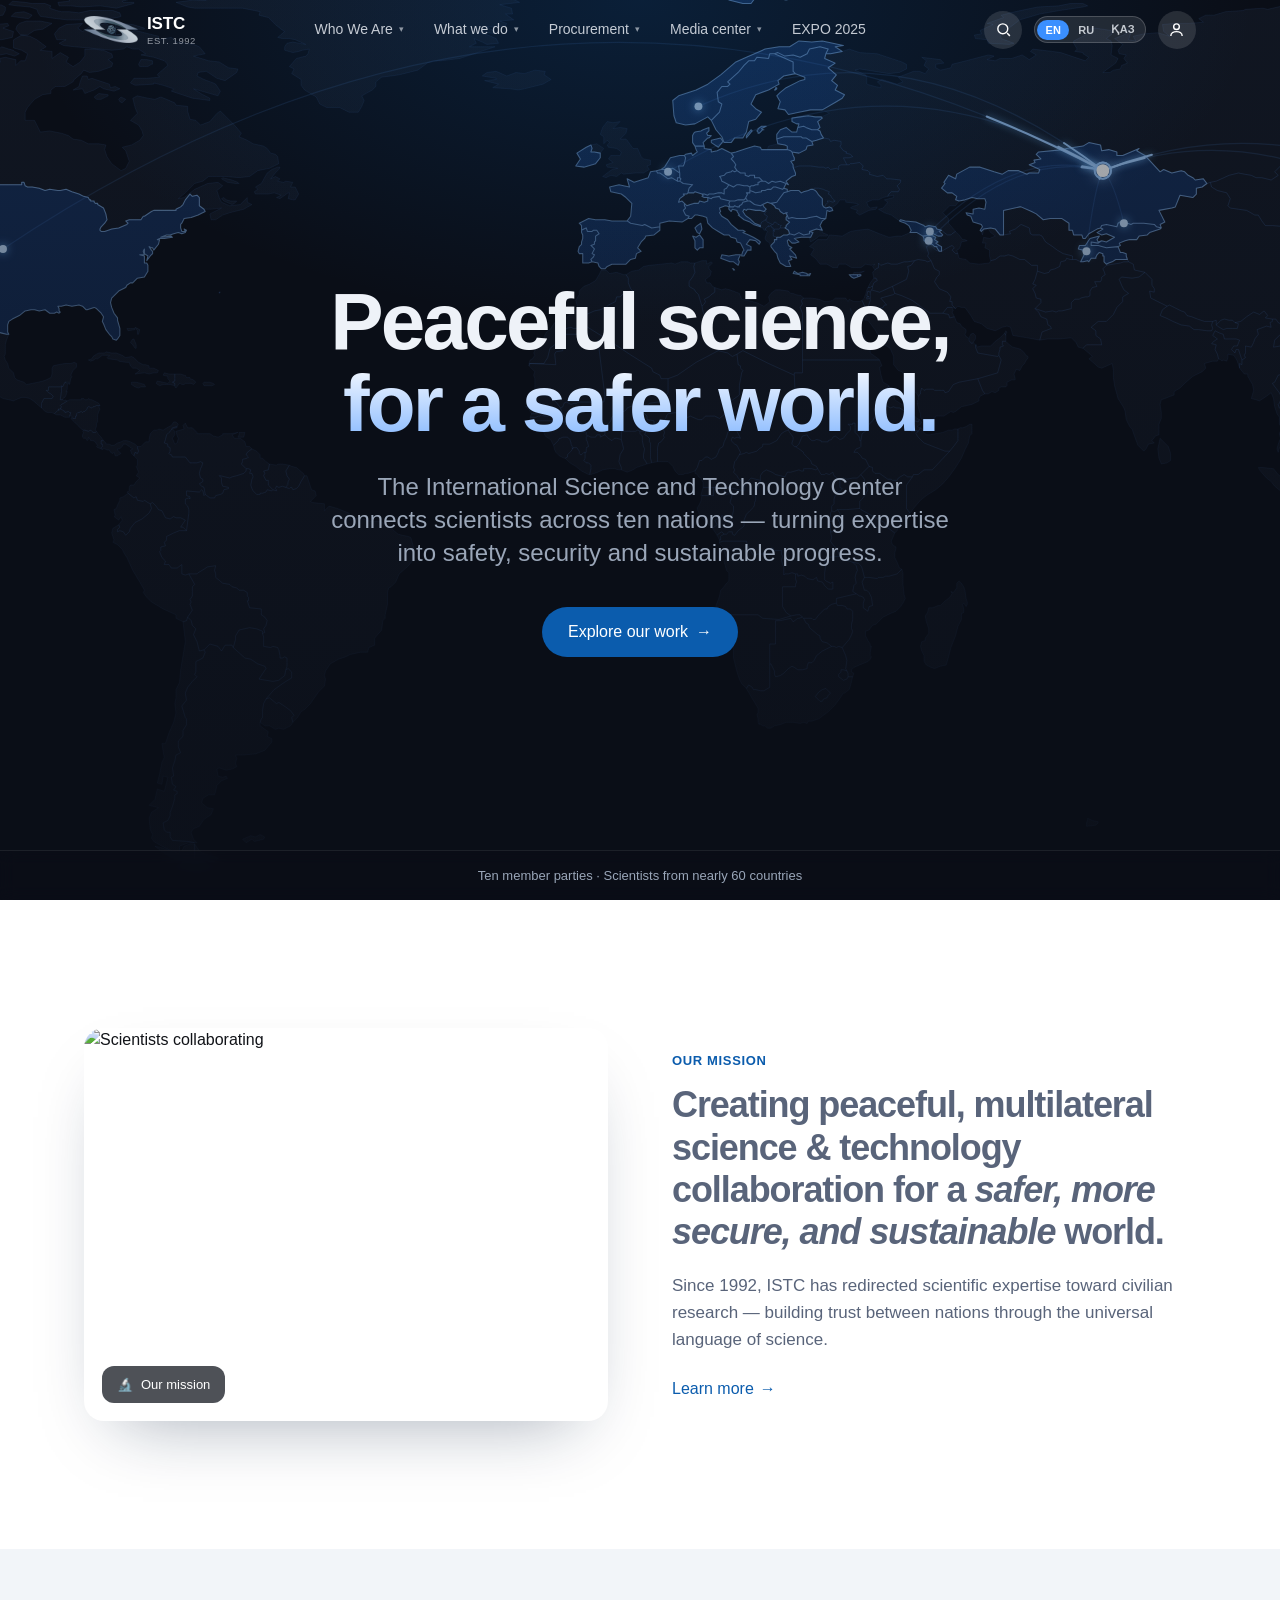
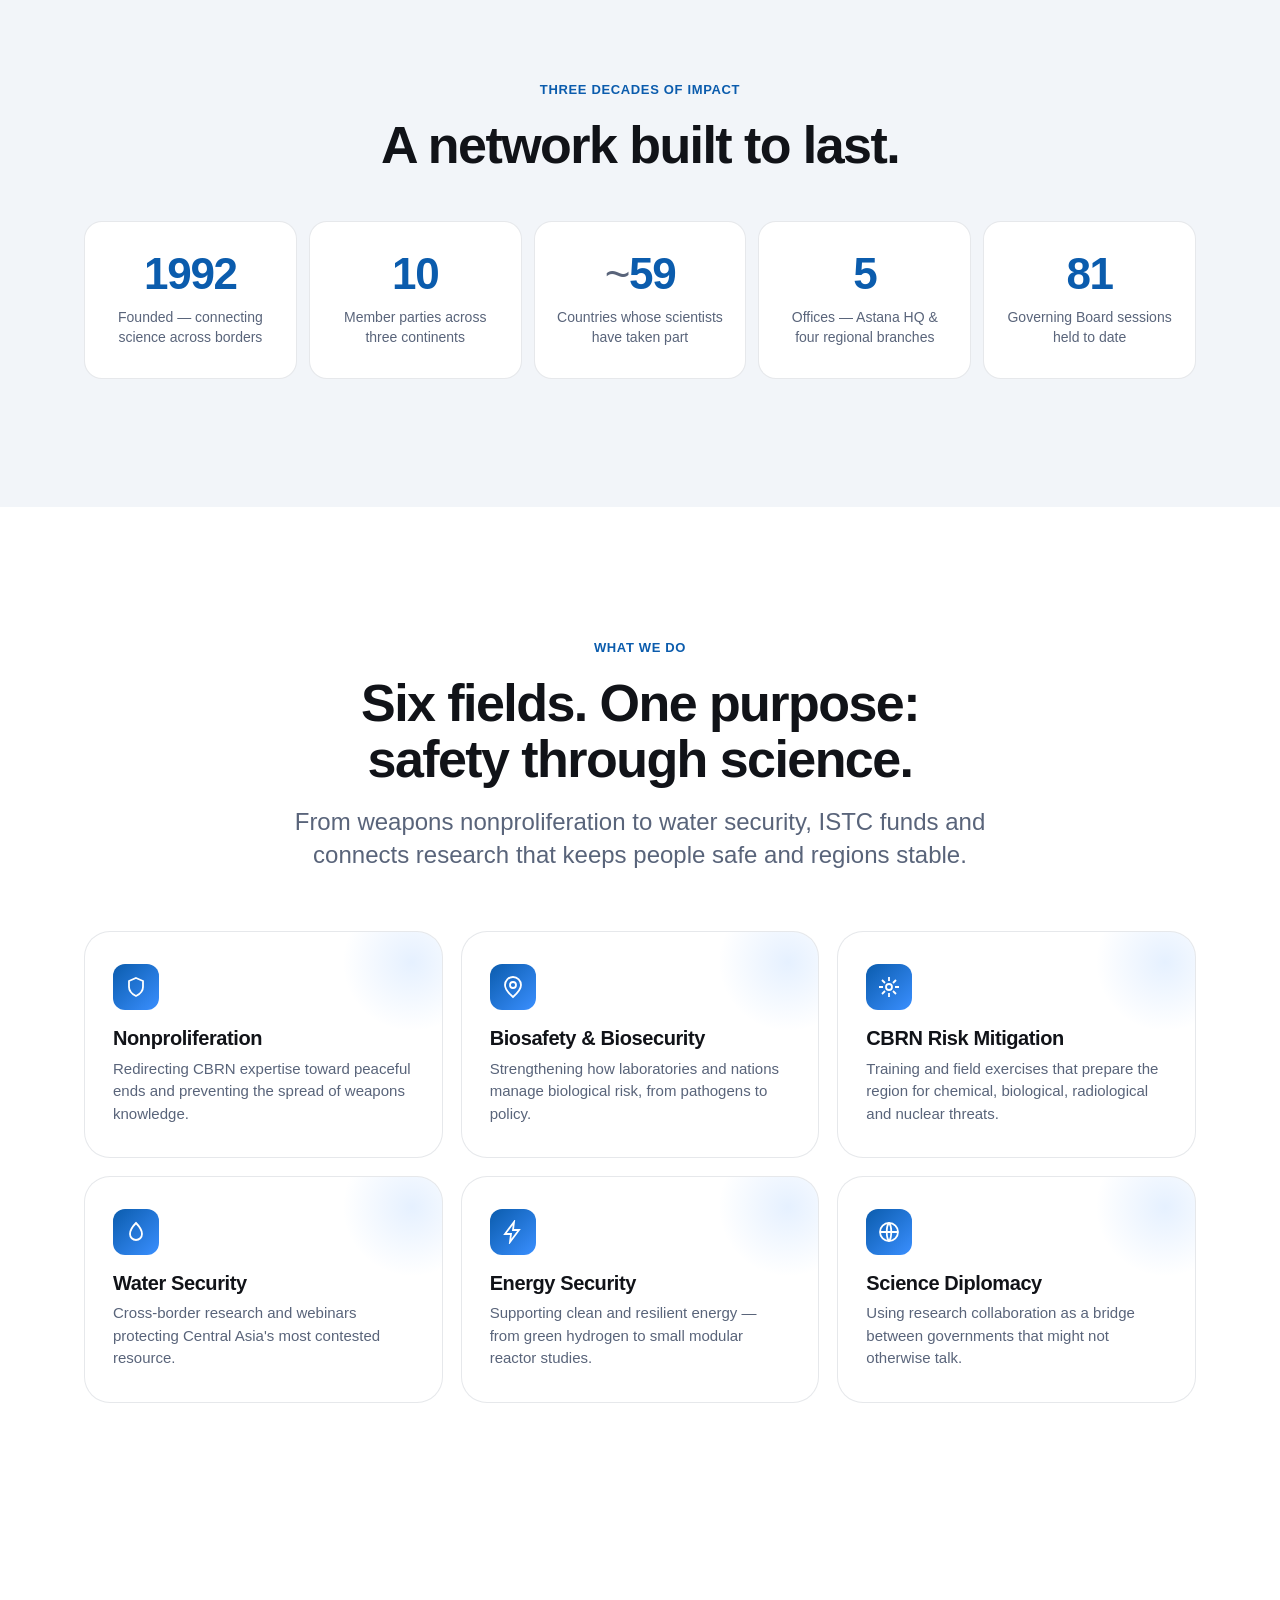
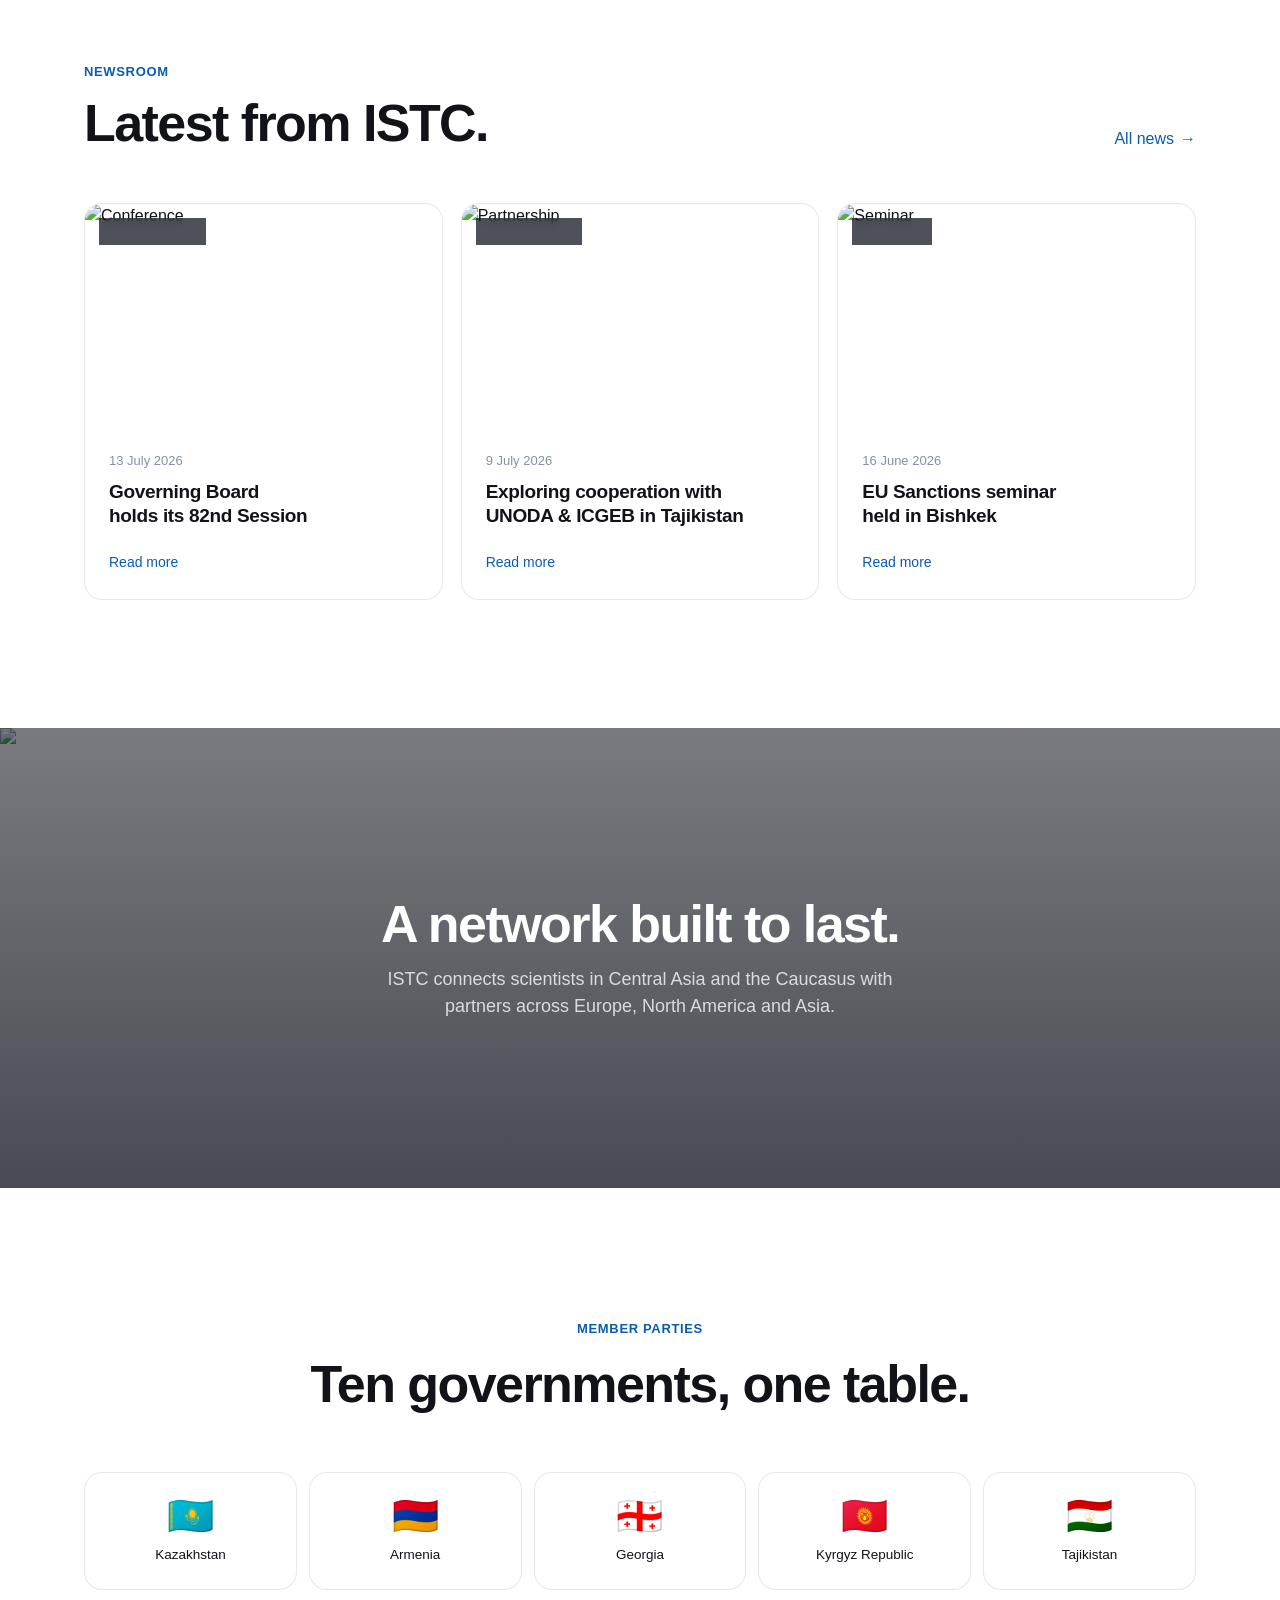
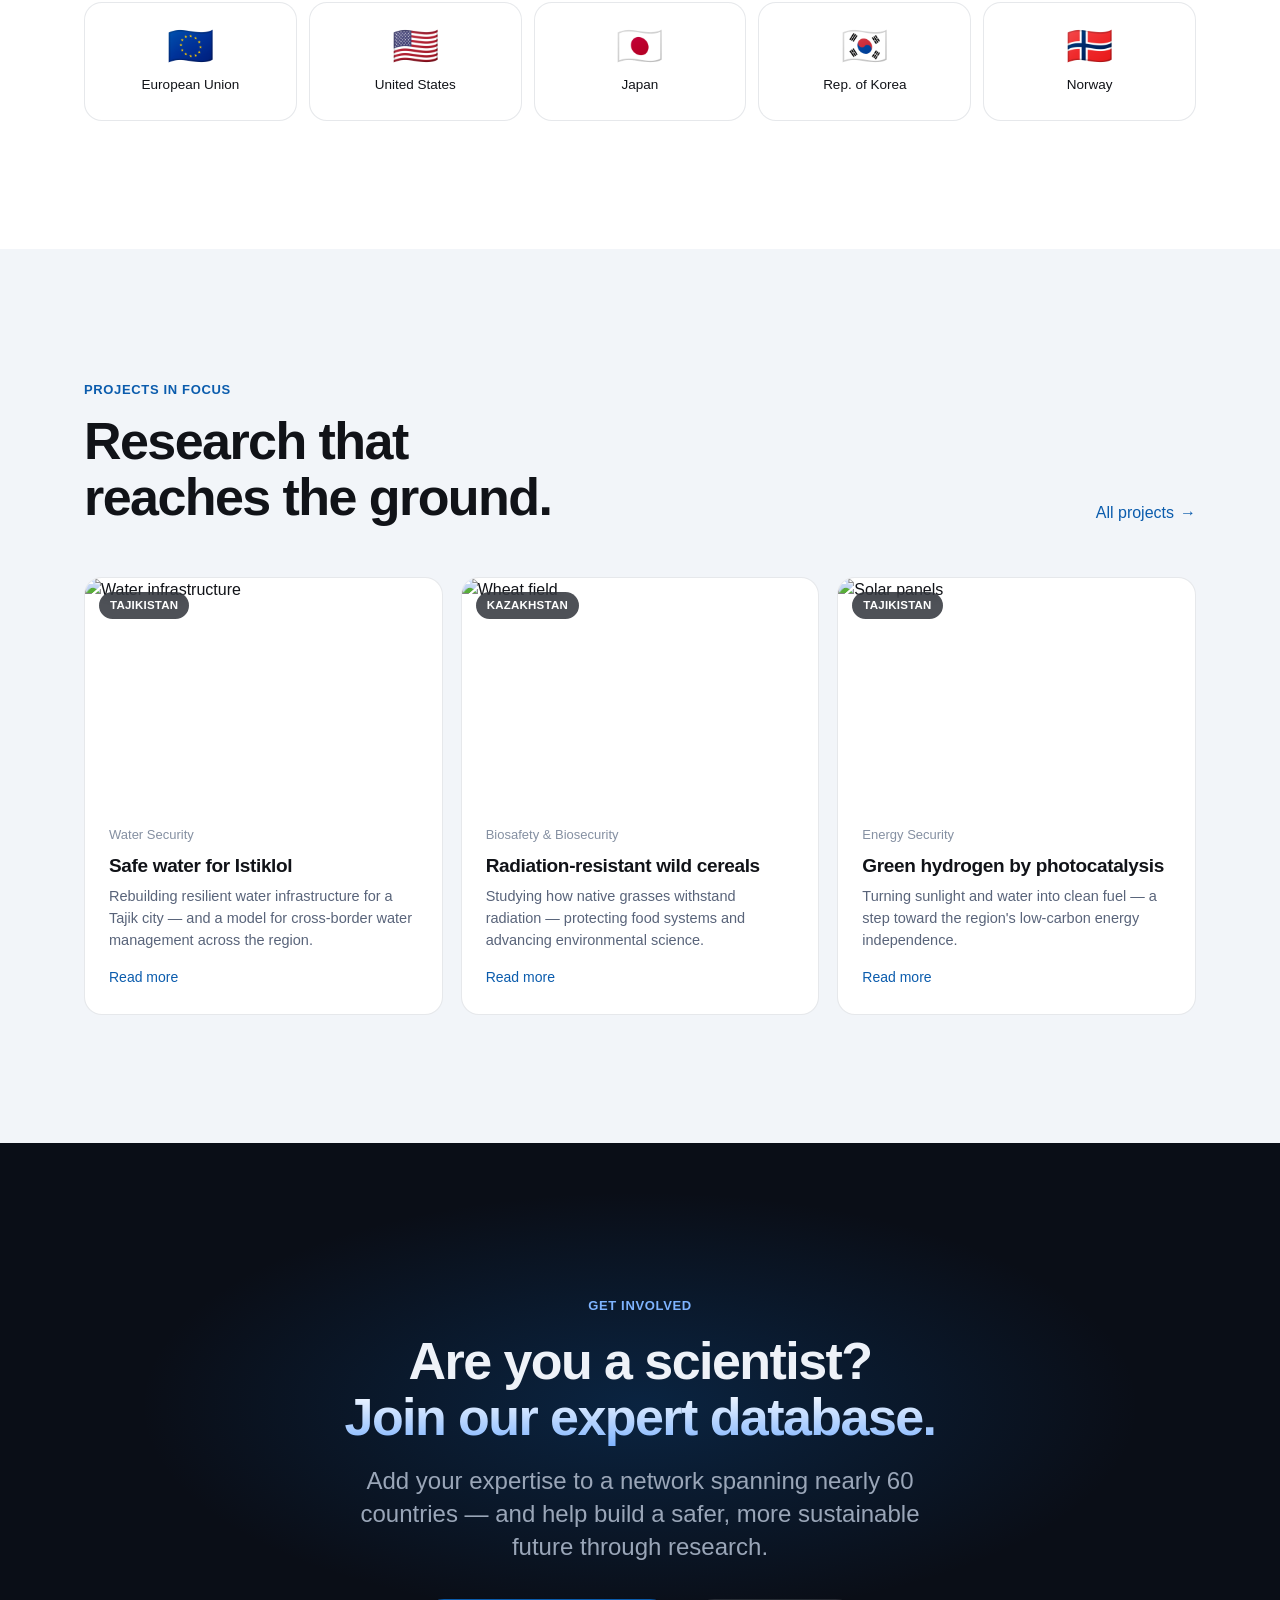
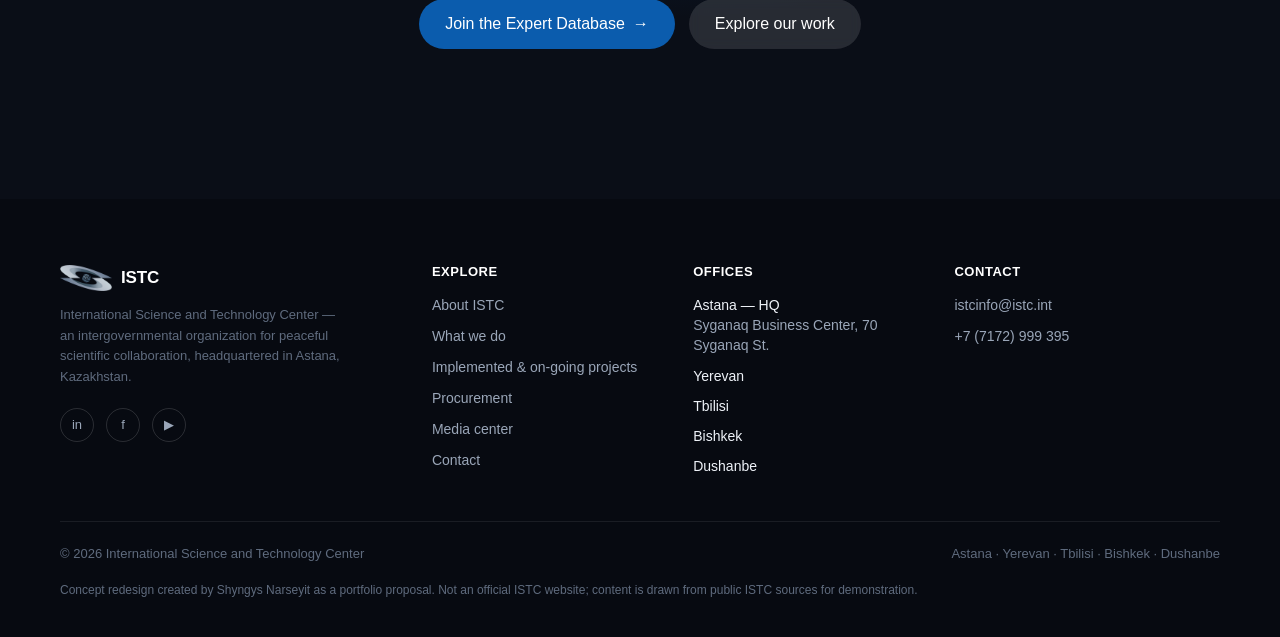
==== commit 0bab669f: "Member country detail pages (real ISTC data); move News higher on home - New member.html?c=XX detail" ====
--- a/redesign/index.html
+++ b/redesign/index.html
@@ -77,6 +77,22 @@
   </div>
 </section>
 
+<!-- NEWS PREVIEW (photo cards) -->
+<section class="band">
+  <div class="wrap">
+    <div class="sec-head-row reveal">
+      <div style="max-width:600px"><span class="eyebrow" data-i18n="home_news_eyebrow">Newsroom</span><h2 class="h2" data-i18n="home_news_h2">Latest from ISTC.</h2></div>
+      <a href="news.html" class="arrow-link"><span data-i18n="home_news_all">All news</span> <span class="chev">→</span></a>
+    </div>
+    <div class="grid-3">
+      <a href="news.html" class="imgcard reveal d1"><div class="ic-photo"><span class="ic-tag" data-i18n="n1_cat">Governance</span><img src="https://images.unsplash.com/photo-1540575467063-178a50c2df87?w=700&q=80&auto=format&fit=crop" alt="Conference" loading="lazy" /></div><div class="ic-body"><div class="ic-meta" data-i18n="n1_date">13 July 2026</div><h3 data-i18n="n1_t">Governing Board holds its 82nd Session</h3><span class="rd" data-i18n="read">Read more →</span></div></a>
+      <a href="news.html" class="imgcard reveal d2"><div class="ic-photo"><span class="ic-tag" data-i18n="n2_cat">Partnership</span><img src="https://images.unsplash.com/photo-1521791136064-7986c2920216?w=700&q=80&auto=format&fit=crop" alt="Partnership" loading="lazy" /></div><div class="ic-body"><div class="ic-meta" data-i18n="n2_date">9 July 2026</div><h3 data-i18n="n2_t">Exploring cooperation with UNODA &amp; ICGEB in Tajikistan</h3><span class="rd" data-i18n="read">Read more →</span></div></a>
+      <a href="news.html" class="imgcard reveal d3"><div class="ic-photo"><span class="ic-tag" data-i18n="n3_cat">Training</span><img src="https://images.unsplash.com/photo-1521737604893-d14cc237f11d?w=700&q=80&auto=format&fit=crop" alt="Seminar" loading="lazy" /></div><div class="ic-body"><div class="ic-meta" data-i18n="n3_date">16 June 2026</div><h3 data-i18n="n3_t">EU Sanctions seminar held in Bishkek</h3><span class="rd" data-i18n="read">Read more →</span></div></a>
+    </div>
+  </div>
+</section>
+
+
 <!-- PHOTO BANNER -->
 <section class="photo-banner reveal">
   <img src="https://images.unsplash.com/photo-1581091226825-a6a2a5aee158?w=1600&q=80&auto=format&fit=crop" alt="Researcher in a laboratory" loading="lazy" />
@@ -94,16 +110,16 @@
       <h2 class="h2" data-i18n="home_members_h2">Ten governments, one table.</h2>
     </div>
     <div class="members">
-      <div class="member reveal d1"><div class="fl">🇰🇿</div><div class="cn" data-i18n="m_kz">Kazakhstan</div></div>
-      <div class="member reveal d1"><div class="fl">🇦🇲</div><div class="cn" data-i18n="m_am">Armenia</div></div>
-      <div class="member reveal d2"><div class="fl">🇬🇪</div><div class="cn" data-i18n="m_ge">Georgia</div></div>
-      <div class="member reveal d2"><div class="fl">🇰🇬</div><div class="cn" data-i18n="m_kg">Kyrgyz Republic</div></div>
-      <div class="member reveal d3"><div class="fl">🇹🇯</div><div class="cn" data-i18n="m_tj">Tajikistan</div></div>
-      <div class="member reveal d1"><div class="fl">🇪🇺</div><div class="cn" data-i18n="m_eu">European Union</div></div>
-      <div class="member reveal d2"><div class="fl">🇺🇸</div><div class="cn" data-i18n="m_us">United States</div></div>
-      <div class="member reveal d3"><div class="fl">🇯🇵</div><div class="cn" data-i18n="m_jp">Japan</div></div>
-      <div class="member reveal d4"><div class="fl">🇰🇷</div><div class="cn" data-i18n="m_kr">Rep. of Korea</div></div>
-      <div class="member reveal d5"><div class="fl">🇳🇴</div><div class="cn" data-i18n="m_no">Norway</div></div>
+      <a href="member.html?c=KZ" class="member reveal d1"><div class="fl">🇰🇿</div><div class="cn" data-i18n="m_kz">Kazakhstan</div></a>
+      <a href="member.html?c=AM" class="member reveal d1"><div class="fl">🇦🇲</div><div class="cn" data-i18n="m_am">Armenia</div></a>
+      <a href="member.html?c=GE" class="member reveal d2"><div class="fl">🇬🇪</div><div class="cn" data-i18n="m_ge">Georgia</div></a>
+      <a href="member.html?c=KG" class="member reveal d2"><div class="fl">🇰🇬</div><div class="cn" data-i18n="m_kg">Kyrgyz Republic</div></a>
+      <a href="member.html?c=TJ" class="member reveal d3"><div class="fl">🇹🇯</div><div class="cn" data-i18n="m_tj">Tajikistan</div></a>
+      <a href="member.html?c=EU" class="member reveal d1"><div class="fl">🇪🇺</div><div class="cn" data-i18n="m_eu">European Union</div></a>
+      <a href="member.html?c=US" class="member reveal d2"><div class="fl">🇺🇸</div><div class="cn" data-i18n="m_us">United States</div></a>
+      <a href="member.html?c=JP" class="member reveal d3"><div class="fl">🇯🇵</div><div class="cn" data-i18n="m_jp">Japan</div></a>
+      <a href="member.html?c=KR" class="member reveal d4"><div class="fl">🇰🇷</div><div class="cn" data-i18n="m_kr">Rep. of Korea</div></a>
+      <a href="member.html?c=NO" class="member reveal d5"><div class="fl">🇳🇴</div><div class="cn" data-i18n="m_no">Norway</div></a>
     </div>
   </div>
 </section>
@@ -119,21 +135,6 @@
       <a href="projects.html" class="imgcard reveal d1"><div class="ic-photo"><span class="ic-tag" data-i18n="m_tj">Tajikistan</span><img src="https://images.unsplash.com/photo-1611273426858-450d8e3c9fce?w=700&q=80&auto=format&fit=crop" alt="Water infrastructure" loading="lazy" /></div><div class="ic-body"><div class="ic-meta" data-i18n="area_water_t">Water Security</div><h3 data-i18n="p_water_t">Safe water for Istiklol</h3><p data-i18n="p_water_d">Rebuilding resilient water infrastructure for a Tajik city — a model for cross-border water management.</p><span class="rd" data-i18n="read">Read more →</span></div></a>
       <a href="projects.html" class="imgcard reveal d2"><div class="ic-photo"><span class="ic-tag" data-i18n="m_kz">Kazakhstan</span><img src="https://images.unsplash.com/photo-1500937386664-56d1dfef3854?w=700&q=80&auto=format&fit=crop" alt="Wheat field" loading="lazy" /></div><div class="ic-body"><div class="ic-meta" data-i18n="area_bio_t">Biosafety</div><h3 data-i18n="p_crop_t">Radiation-resistant wild cereals</h3><p data-i18n="p_crop_d">Studying how native grasses withstand radiation — protecting food systems and the environment.</p><span class="rd" data-i18n="read">Read more →</span></div></a>
       <a href="projects.html" class="imgcard reveal d3"><div class="ic-photo"><span class="ic-tag" data-i18n="m_tj">Tajikistan</span><img src="https://images.unsplash.com/photo-1509391366360-2e959784a276?w=700&q=80&auto=format&fit=crop" alt="Solar panels" loading="lazy" /></div><div class="ic-body"><div class="ic-meta" data-i18n="area_energy_t">Energy Security</div><h3 data-i18n="p_hydro_t">Green hydrogen by photocatalysis</h3><p data-i18n="p_hydro_d">Turning sunlight and water into clean fuel — toward the region's low-carbon energy independence.</p><span class="rd" data-i18n="read">Read more →</span></div></a>
-    </div>
-  </div>
-</section>
-
-<!-- NEWS PREVIEW (photo cards) -->
-<section class="band">
-  <div class="wrap">
-    <div class="sec-head-row reveal">
-      <div style="max-width:600px"><span class="eyebrow" data-i18n="home_news_eyebrow">Newsroom</span><h2 class="h2" data-i18n="home_news_h2">Latest from ISTC.</h2></div>
-      <a href="news.html" class="arrow-link"><span data-i18n="home_news_all">All news</span> <span class="chev">→</span></a>
-    </div>
-    <div class="grid-3">
-      <a href="news.html" class="imgcard reveal d1"><div class="ic-photo"><span class="ic-tag" data-i18n="n1_cat">Governance</span><img src="https://images.unsplash.com/photo-1540575467063-178a50c2df87?w=700&q=80&auto=format&fit=crop" alt="Conference" loading="lazy" /></div><div class="ic-body"><div class="ic-meta" data-i18n="n1_date">13 July 2026</div><h3 data-i18n="n1_t">Governing Board holds its 82nd Session</h3><span class="rd" data-i18n="read">Read more →</span></div></a>
-      <a href="news.html" class="imgcard reveal d2"><div class="ic-photo"><span class="ic-tag" data-i18n="n2_cat">Partnership</span><img src="https://images.unsplash.com/photo-1521791136064-7986c2920216?w=700&q=80&auto=format&fit=crop" alt="Partnership" loading="lazy" /></div><div class="ic-body"><div class="ic-meta" data-i18n="n2_date">9 July 2026</div><h3 data-i18n="n2_t">Exploring cooperation with UNODA &amp; ICGEB in Tajikistan</h3><span class="rd" data-i18n="read">Read more →</span></div></a>
-      <a href="news.html" class="imgcard reveal d3"><div class="ic-photo"><span class="ic-tag" data-i18n="n3_cat">Training</span><img src="https://images.unsplash.com/photo-1521737604893-d14cc237f11d?w=700&q=80&auto=format&fit=crop" alt="Seminar" loading="lazy" /></div><div class="ic-body"><div class="ic-meta" data-i18n="n3_date">16 June 2026</div><h3 data-i18n="n3_t">EU Sanctions seminar held in Bishkek</h3><span class="rd" data-i18n="read">Read more →</span></div></a>
     </div>
   </div>
 </section>
--- a/redesign/assets/styles.css
+++ b/redesign/assets/styles.css
@@ -552,3 +552,9 @@
   .wm-mem,.wm-hub-ring{animation:none}
   .wm-arc-run{animation:none;stroke-dasharray:none;stroke-dashoffset:0;opacity:.55}
 }
+
+/* member detail page */
+.member-hd{display:flex;justify-content:space-between;align-items:center;gap:24px;flex-wrap:wrap;margin-top:6px}
+.mh-flag{font-size:clamp(60px,9vw,104px);line-height:1;filter:drop-shadow(0 10px 26px rgba(0,0,0,.45))}
+a.member{cursor:pointer;color:inherit}
+a.member:hover .cn{color:var(--brand)}
